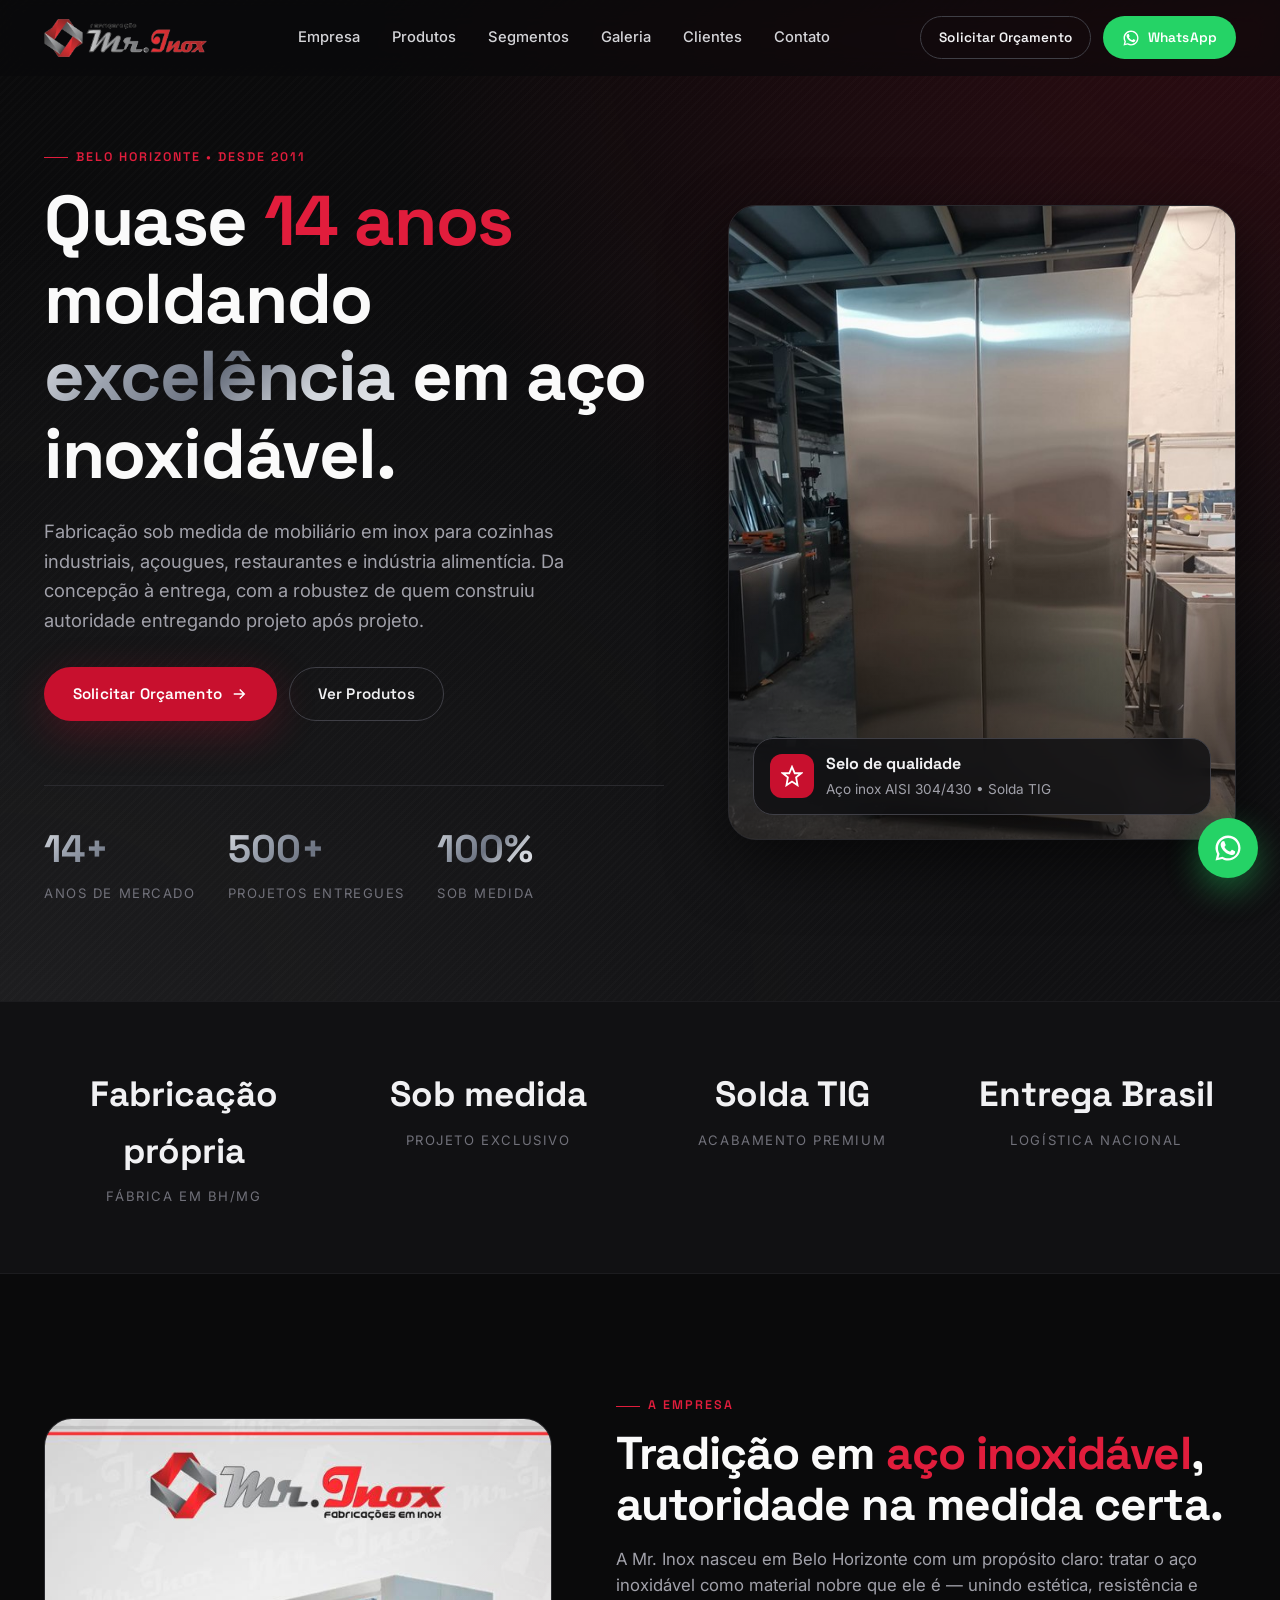
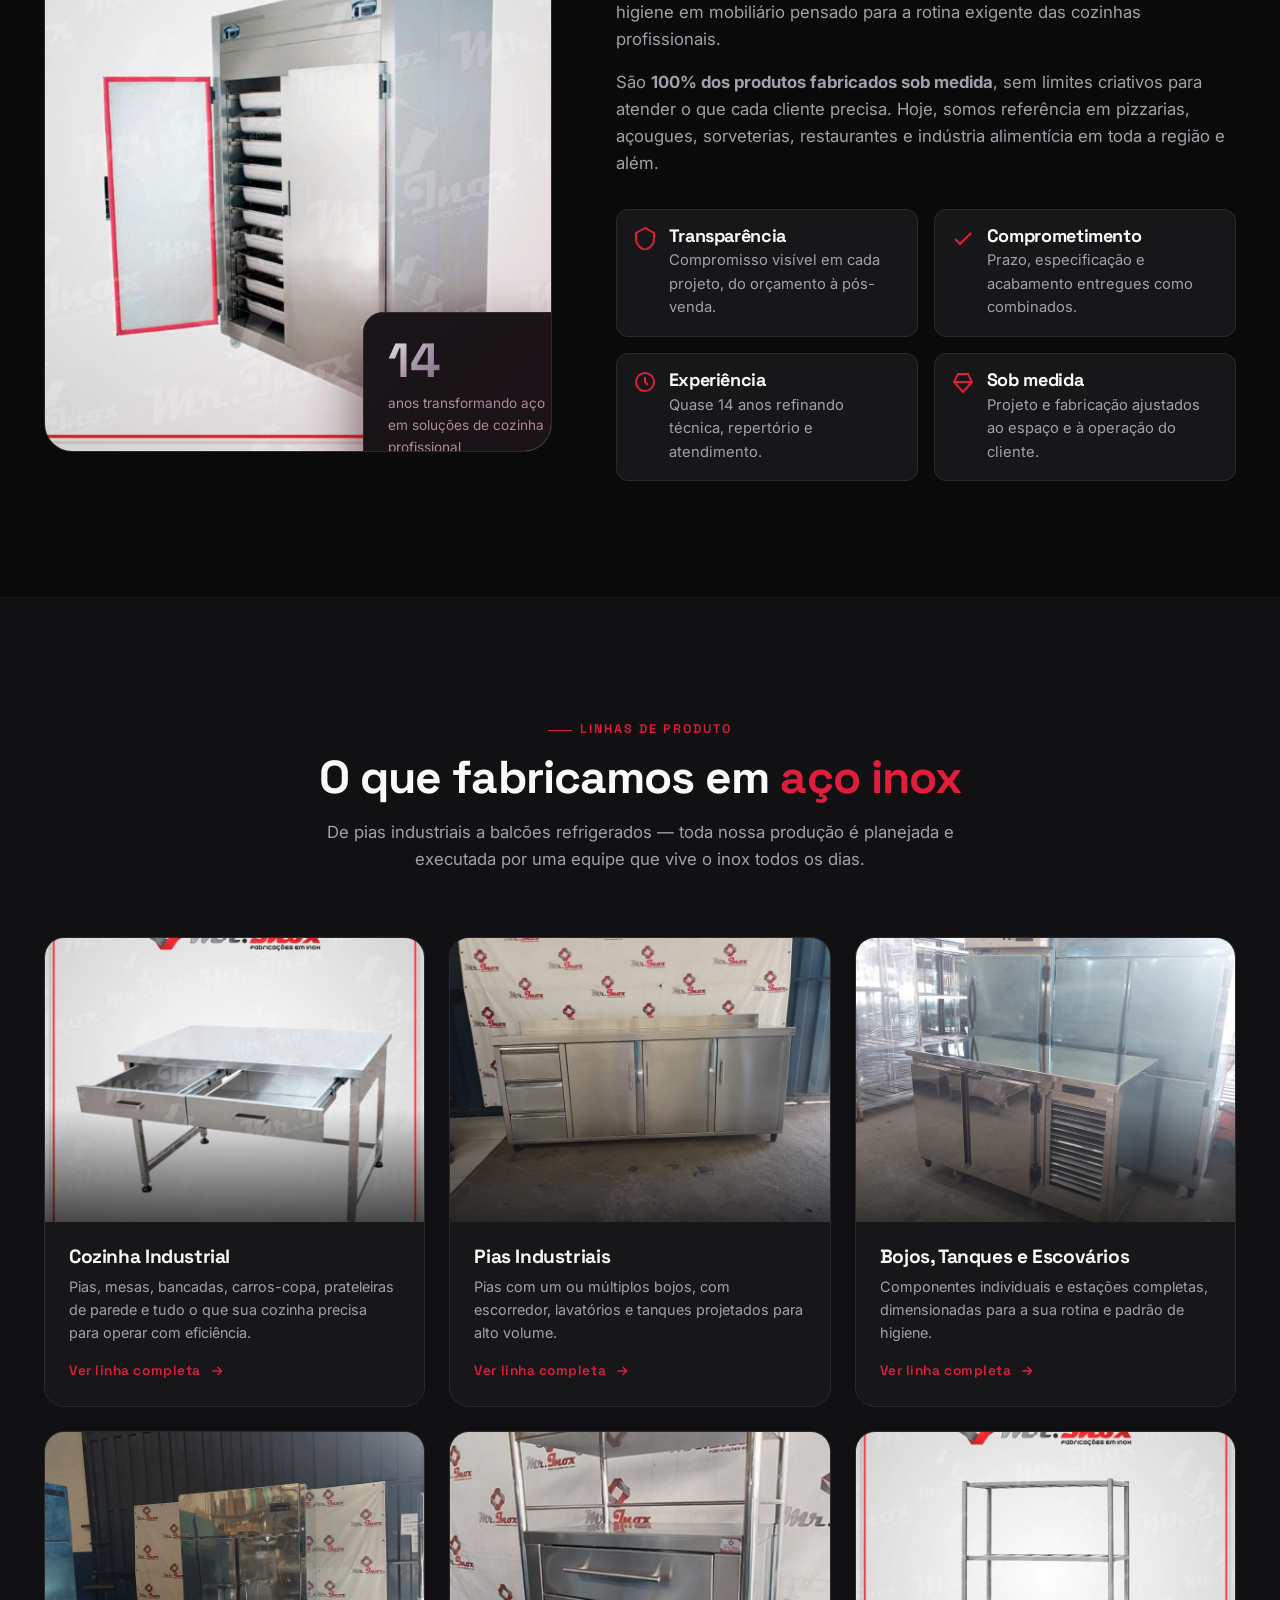
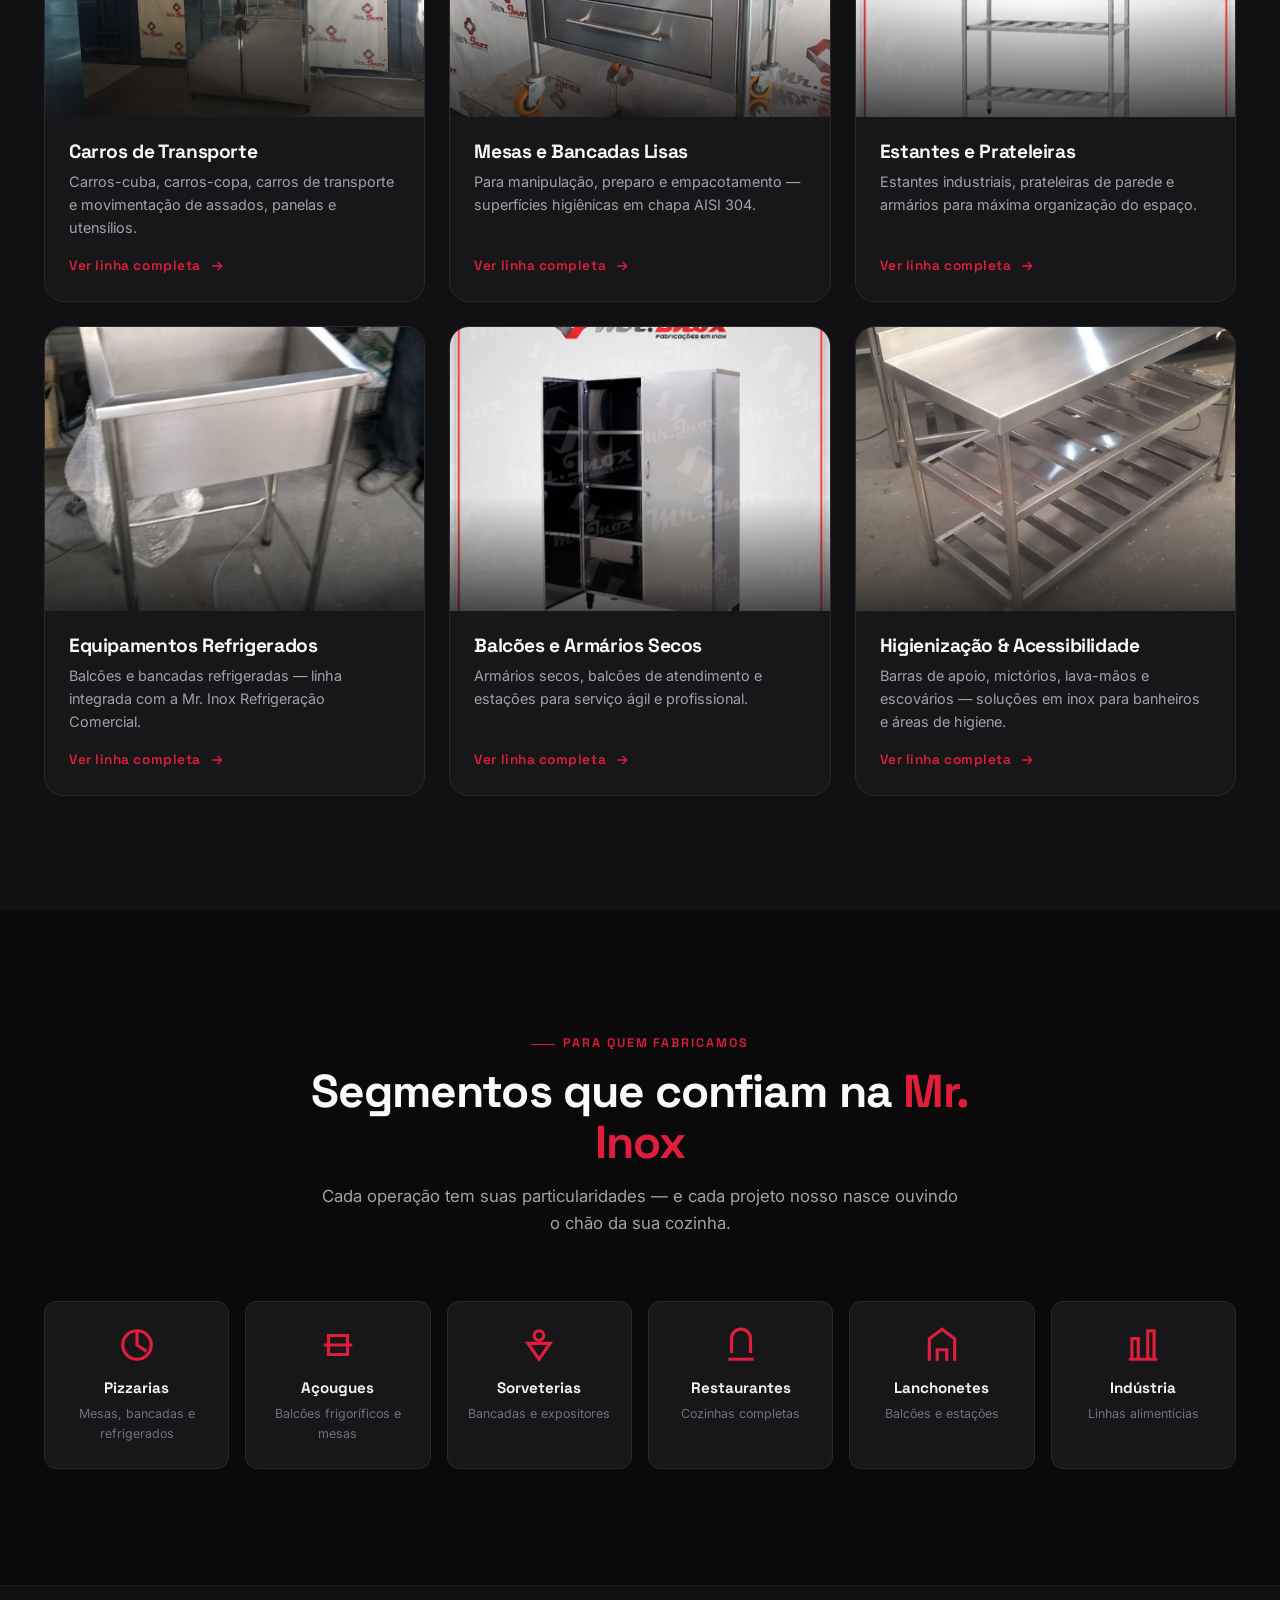
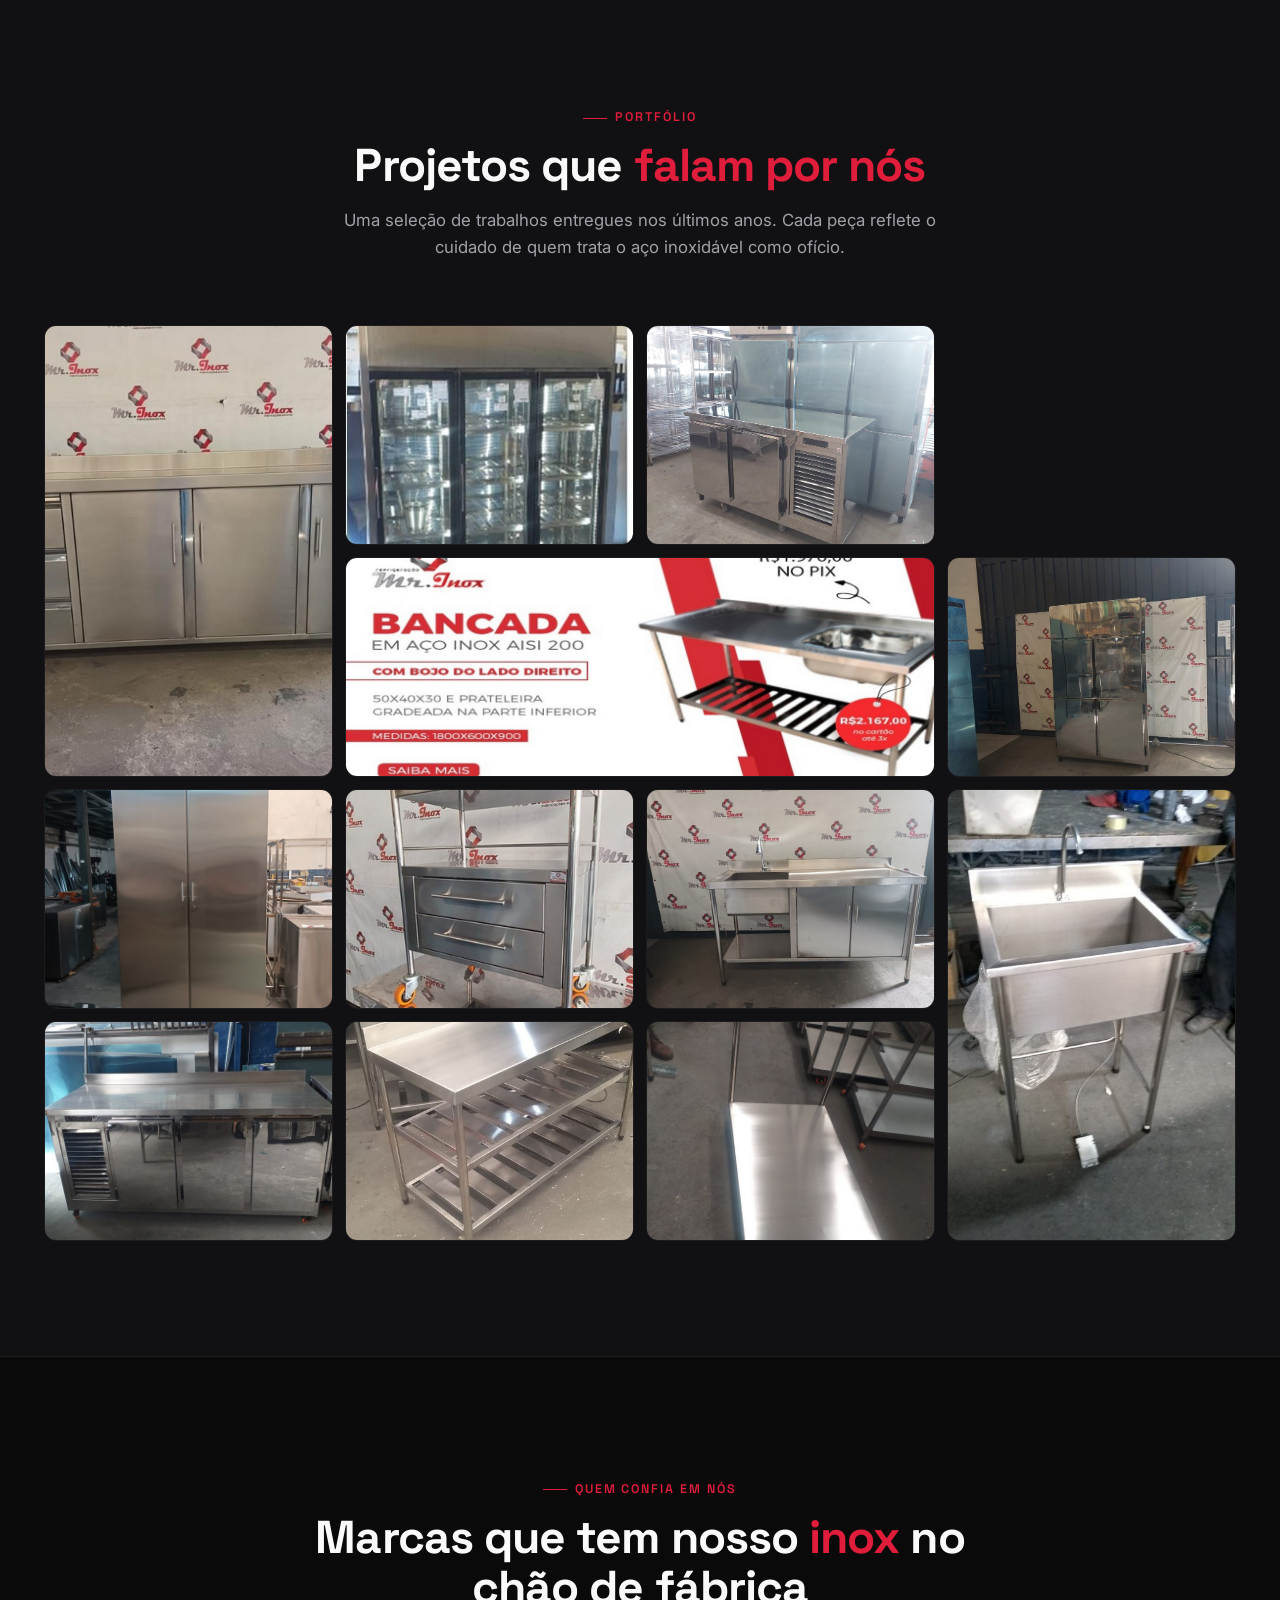
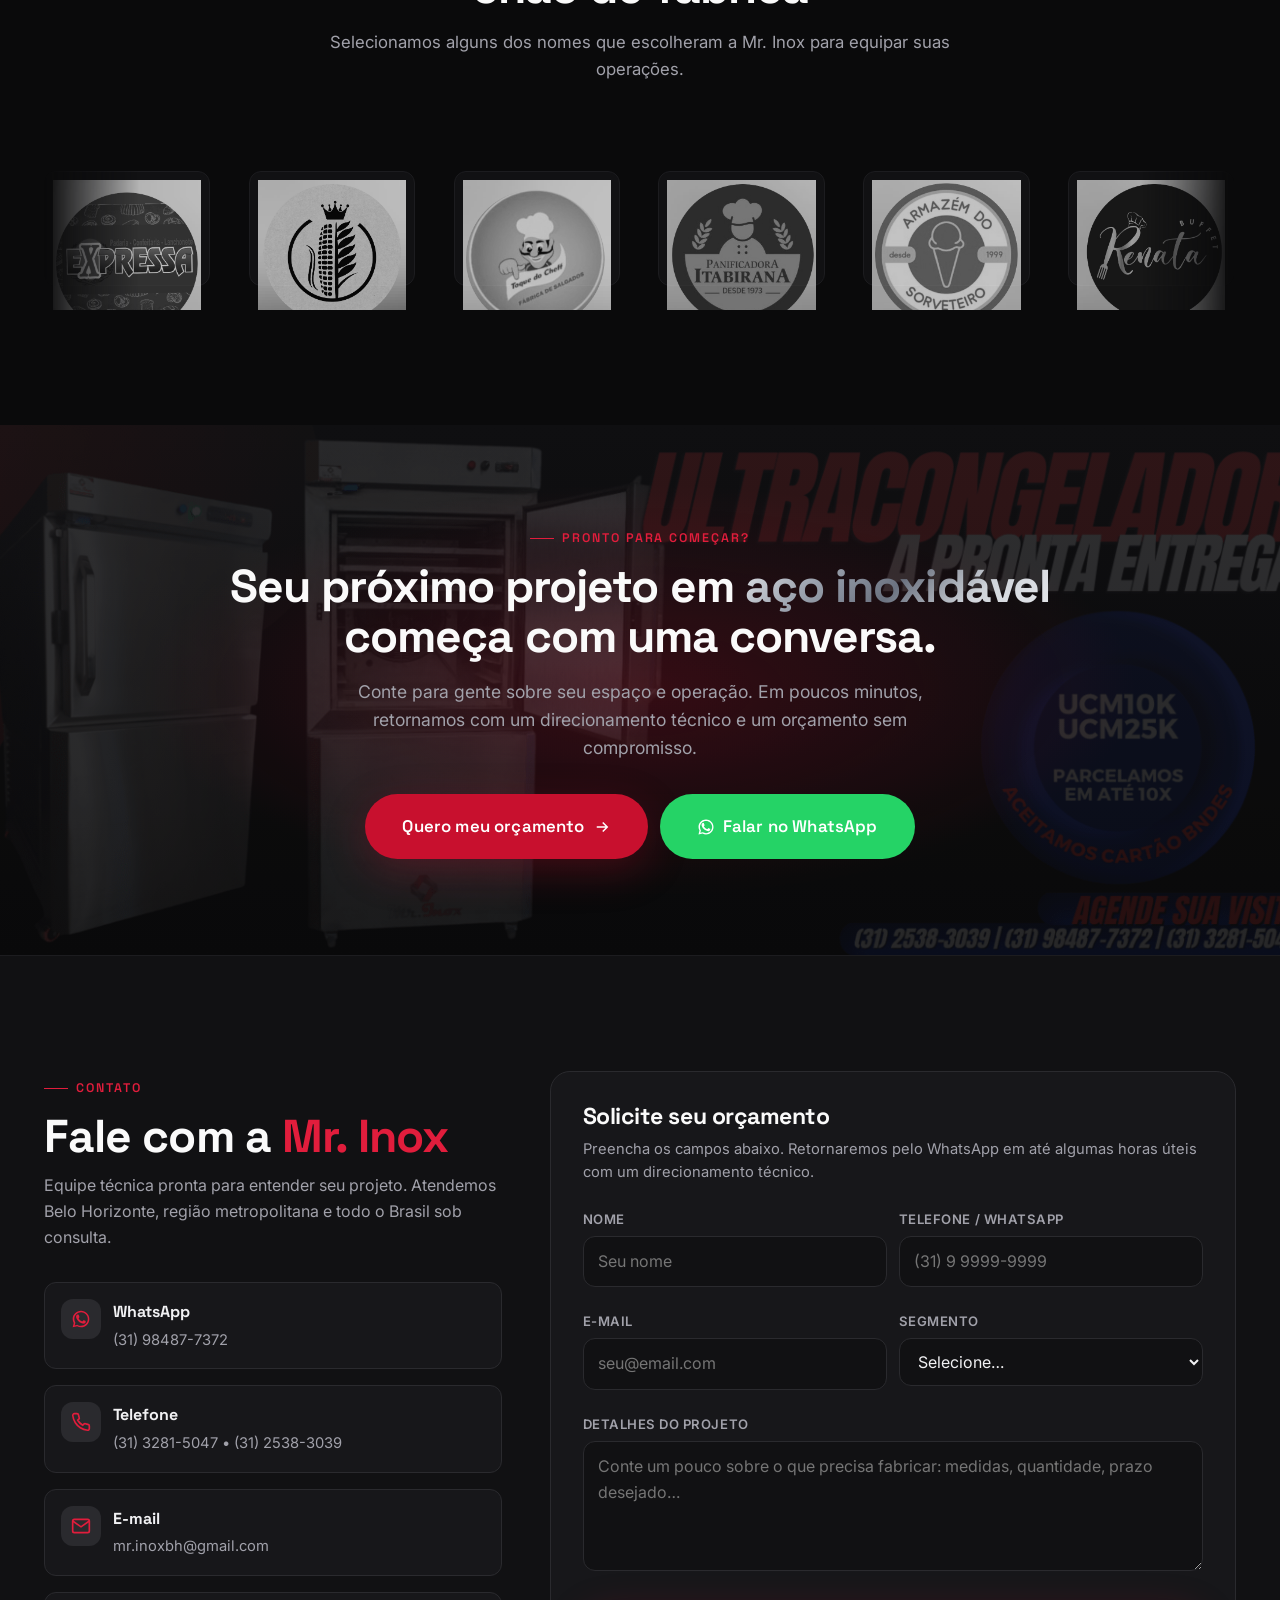
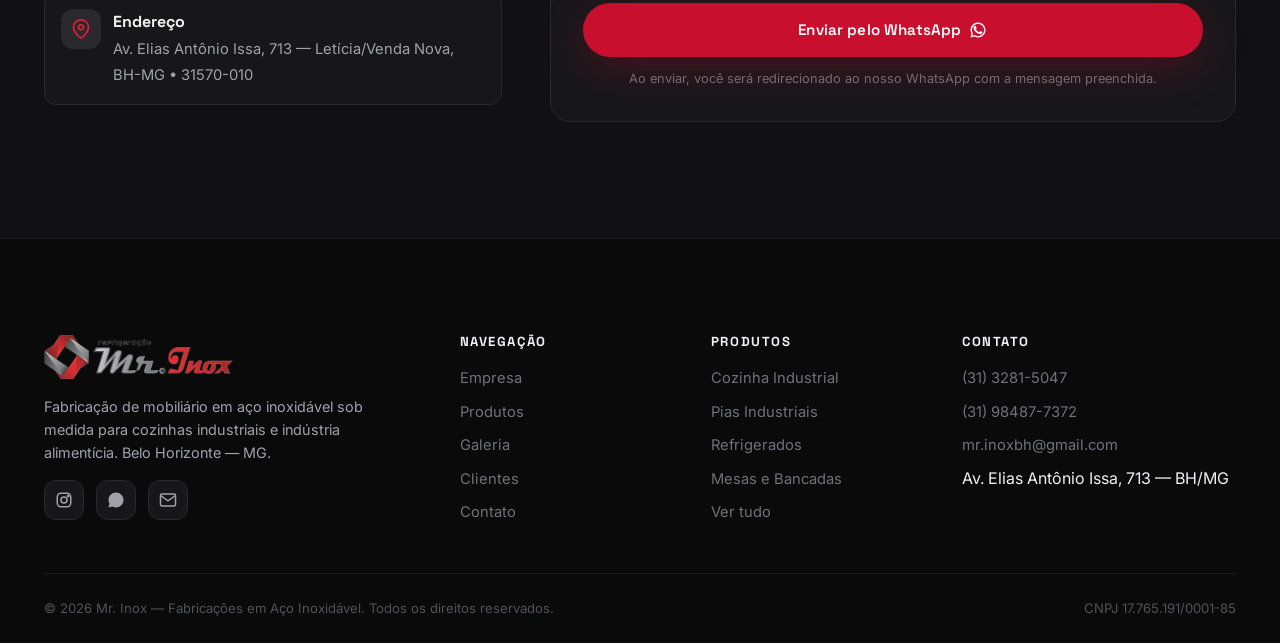
==== index.html @ 885d1293 "correção dos bugs da imagem," ====
<!doctype html>
<html lang="pt-BR">

<head>
  <meta charset="UTF-8">
  <meta name="viewport" content="width=device-width, initial-scale=1.0">
  <meta name="theme-color" content="#0a0a0b">
  <title>Mr. Inox — Mobiliário em Aço Inoxidável para Cozinhas Industriais | BH</title>
  <meta name="description"
    content="Há quase 14 anos fabricando mobiliário em aço inox sob medida para cozinhas industriais, açougues, restaurantes e indústria alimentícia. Belo Horizonte (MG).">
  <meta name="keywords"
    content="aço inox, cozinha industrial, mobiliário inox, fabricação sob medida, Belo Horizonte, Mr Inox">

  <!-- Open Graph -->
  <meta property="og:title" content="Mr. Inox — Aço inox com a excelência de quase 14 anos de mercado">
  <meta property="og:description"
    content="Fabricação sob medida de mobiliário em aço inoxidável para cozinhas industriais. BH/MG.">
  <meta property="og:image" content="assets/slider/banner-14.jpg">
  <meta property="og:type" content="website">

  <link rel="icon" type="image/png" href="assets/favicon.png">

  <!-- Fonts -->
  <link rel="preconnect" href="https://fonts.googleapis.com">
  <link rel="preconnect" href="https://fonts.gstatic.com" crossorigin>
  <link
    href="https://fonts.googleapis.com/css2?family=Inter:wght@400;500;600;700&family=Space+Grotesk:wght@500;600;700&display=swap"
    rel="stylesheet">

  <link rel="stylesheet" href="styles.css">
</head>

<body>

  <!-- =========================================================
     HEADER
     ========================================================= -->

  <header class="site-header">
    <div class="container">
      <a href="#top" class="brand-link" aria-label="Mr. Inox — Página inicial">
        <img src="assets/logo.png" alt="Mr. Inox">
      </a>

      <nav class="nav-primary" aria-label="Principal">
        <a href="#sobre">Empresa</a>
        <a href="#produtos">Produtos</a>
        <a href="#segmentos">Segmentos</a>
        <a href="#galeria">Galeria</a>
        <a href="#clientes">Clientes</a>
        <a href="#contato">Contato</a>
      </nav>

      <div class="header-cta">
        <a href="#contato" class="btn btn-ghost btn-sm">Solicitar Orçamento</a>
        <a href="https://wa.me/5531984877372" class="btn btn-whats btn-sm" target="_blank" rel="noopener">
          <svg viewBox="0 0 24 24" fill="currentColor">
            <path
              d="M17.5 14.4c-.3-.1-1.7-.8-1.9-.9-.3-.1-.5-.1-.7.1-.2.3-.8.9-1 1.1-.2.2-.4.2-.6.1-.3-.1-1.2-.4-2.4-1.4-.9-.8-1.5-1.7-1.6-2-.2-.3 0-.4.1-.6.1-.1.3-.4.4-.5.1-.2.2-.3.3-.5.1-.2 0-.4 0-.5-.1-.1-.7-1.7-.9-2.3-.2-.6-.5-.5-.7-.5h-.6c-.2 0-.5.1-.8.4-.3.3-1 1-1 2.5s1 2.9 1.2 3.1c.1.2 2 3.1 4.9 4.3.7.3 1.2.5 1.6.6.7.2 1.3.2 1.8.1.6-.1 1.7-.7 1.9-1.4.2-.7.2-1.2.2-1.4 0-.1-.2-.2-.5-.3zM12 2C6.5 2 2 6.5 2 12c0 1.7.5 3.3 1.3 4.7L2 22l5.4-1.3c1.4.8 2.9 1.2 4.6 1.2 5.5 0 10-4.5 10-10S17.5 2 12 2zm0 18.2c-1.5 0-2.9-.4-4.1-1.1l-.3-.2-3.2.8.9-3.1-.2-.3c-.7-1.2-1.1-2.7-1.1-4.2 0-4.5 3.6-8.1 8.1-8.1s8.1 3.6 8.1 8.1c-.1 4.5-3.7 8.1-8.2 8.1z" />
          </svg>
          WhatsApp
        </a>
      </div>

      <button class="menu-toggle" aria-label="Abrir menu" aria-expanded="false"><span></span></button>
    </div>
  </header>

  <!-- =========================================================
     HERO
     ========================================================= -->
  <section class="hero" id="top">
    <div class="container">
      <div class="hero-grid">
        <div class="hero-copy">
          <span class="eyebrow reveal">Belo Horizonte • Desde 2011</span>
          <h1 class="reveal reveal-delay-1">
            Quase <strong>14 anos</strong> moldando <span class="text-steel">excelência</span> em aço inoxidável.
          </h1>
          <p class="reveal reveal-delay-2">
            Fabricação sob medida de mobiliário em inox para cozinhas industriais, açougues,
            restaurantes e indústria alimentícia. Da concepção à entrega, com a robustez de
            quem construiu autoridade entregando projeto após projeto.
          </p>
          <div class="hero-cta reveal reveal-delay-3">
            <a href="#contato" class="btn btn-primary">
              Solicitar Orçamento
              <svg viewBox="0 0 24 24" fill="none" stroke="currentColor" stroke-width="2">
                <path d="M5 12h14M13 6l6 6-6 6" />
              </svg>
            </a>
            <a href="#produtos" class="btn btn-ghost">Ver Produtos</a>
          </div>

          <div class="hero-stats reveal reveal-delay-4">
            <div class="stat">
              <strong data-count="14" data-suffix="+">0</strong>
              <span>Anos de mercado</span>
            </div>
            <div class="stat">
              <strong data-count="500" data-suffix="+">0</strong>
              <span>Projetos entregues</span>
            </div>
            <div class="stat">
              <strong data-count="100" data-suffix="%">0</strong>
              <span>Sob medida</span>
            </div>
          </div>
        </div>

        <div class="hero-visual reveal reveal-delay-2">
          <img src="assets/produtos/imagem-12.jpg"
            alt="Armário industrial em aço inoxidável fabricado pela Mr. Inox">
          <div class="hero-badge">
            <div class="badge-icon">
              <svg viewBox="0 0 24 24" fill="none" stroke="currentColor" stroke-width="2">
                <path d="M12 2l3 7h7l-5.5 4.5L18 22l-6-4-6 4 1.5-8.5L2 9h7z" />
              </svg>
            </div>
            <div>
              <strong>Selo de qualidade</strong>
              <span>Aço inox AISI 304/430 • Solda TIG</span>
            </div>
          </div>
        </div>
      </div>
    </div>
  </section>

  <!-- =========================================================
     TRUST STRIP
     ========================================================= -->
  <section class="trust-strip tight">
    <div class="container">
      <div class="trust-grid">
        <div class="trust-item reveal">
          <strong>Fabricação própria</strong>
          <span>Fábrica em BH/MG</span>
        </div>
        <div class="trust-item reveal reveal-delay-1">
          <strong>Sob medida</strong>
          <span>Projeto exclusivo</span>
        </div>
        <div class="trust-item reveal reveal-delay-2">
          <strong>Solda TIG</strong>
          <span>Acabamento premium</span>
        </div>
        <div class="trust-item reveal reveal-delay-3">
          <strong>Entrega Brasil</strong>
          <span>Logística nacional</span>
        </div>
      </div>
    </div>
  </section>

  <!-- =========================================================
     ABOUT
     ========================================================= -->
  <section class="about" id="sobre">
    <div class="container">
      <div class="about-grid">
        <div class="about-visual reveal" style="position:relative;">
          <img src="assets/info/fabrica-cozinha-industrial-01.jpg" alt="Fábrica Mr. Inox em Belo Horizonte">
          <div class="about-floating">
            <strong>14</strong>
            <span>anos transformando aço em soluções de cozinha profissional</span>
          </div>
        </div>

        <div class="about-content reveal reveal-delay-1">
          <span class="eyebrow">A Empresa</span>
          <h2 class="section-title">
            Tradição em <strong>aço inoxidável</strong>, autoridade na medida certa.
          </h2>
          <p>
            A Mr. Inox nasceu em Belo Horizonte com um propósito claro: tratar o aço
            inoxidável como material nobre que ele é — unindo estética, resistência e
            higiene em mobiliário pensado para a rotina exigente das cozinhas profissionais.
          </p>
          <p>
            São <strong>100% dos produtos fabricados sob medida</strong>, sem limites
            criativos para atender o que cada cliente precisa. Hoje, somos referência
            em pizzarias, açougues, sorveterias, restaurantes e indústria alimentícia
            em toda a região e além.
          </p>

          <div class="about-pillars">
            <div class="pillar">
              <svg viewBox="0 0 24 24" fill="none" stroke="currentColor" stroke-width="2">
                <path d="M12 2L3 7v6c0 5 3.5 9 9 11 5.5-2 9-6 9-11V7l-9-5z" />
              </svg>
              <div>
                <h4>Transparência</h4>
                <p>Compromisso visível em cada projeto, do orçamento à pós-venda.</p>
              </div>
            </div>
            <div class="pillar">
              <svg viewBox="0 0 24 24" fill="none" stroke="currentColor" stroke-width="2">
                <path d="M20 7L9 18l-5-5" />
              </svg>
              <div>
                <h4>Comprometimento</h4>
                <p>Prazo, especificação e acabamento entregues como combinados.</p>
              </div>
            </div>
            <div class="pillar">
              <svg viewBox="0 0 24 24" fill="none" stroke="currentColor" stroke-width="2">
                <circle cx="12" cy="12" r="9" />
                <path d="M12 7v5l3 3" />
              </svg>
              <div>
                <h4>Experiência</h4>
                <p>Quase 14 anos refinando técnica, repertório e atendimento.</p>
              </div>
            </div>
            <div class="pillar">
              <svg viewBox="0 0 24 24" fill="none" stroke="currentColor" stroke-width="2">
                <path d="M3 12l4-8h10l4 8-9 10z" />
                <path d="M3 12h18" />
              </svg>
              <div>
                <h4>Sob medida</h4>
                <p>Projeto e fabricação ajustados ao espaço e à operação do cliente.</p>
              </div>
            </div>
          </div>
        </div>
      </div>
    </div>
  </section>

  <!-- =========================================================
     PRODUCTS
     ========================================================= -->
  <section class="products" id="produtos">
    <div class="container">
      <div class="section-header reveal">
        <span class="eyebrow">Linhas de Produto</span>
        <h2 class="section-title">O que fabricamos em <span class="text-brand">aço inox</span></h2>
        <p class="section-lead">
          De pias industriais a balcões refrigerados — toda nossa produção é planejada
          e executada por uma equipe que vive o inox todos os dias.
        </p>
      </div>

      <div class="products-grid">
        <a href="produtos.html#cozinha" class="product-card reveal">
          <div class="product-image">
            <img src="assets/info/bancada-inox-cozinha-industrial-01.jpg" alt="Cozinha industrial em inox">
          </div>
          <div class="product-body">
            <h3>Cozinha Industrial</h3>
            <p>Pias, mesas, bancadas, carros-copa, prateleiras de parede e tudo o que sua cozinha precisa para operar
              com eficiência.</p>
            <span class="product-cta">Ver linha completa
              <svg viewBox="0 0 24 24" fill="none" stroke="currentColor" stroke-width="2">
                <path d="M5 12h14M13 6l6 6-6 6" />
              </svg>
            </span>
          </div>
        </a>

        <a href="produtos.html#pias" class="product-card reveal reveal-delay-1">
          <div class="product-image">
            <img src="assets/produtos/imagem-01.jpg" alt="Pias industriais em inox">
          </div>
          <div class="product-body">
            <h3>Pias Industriais</h3>
            <p>Pias com um ou múltiplos bojos, com escorredor, lavatórios e tanques projetados para alto volume.</p>
            <span class="product-cta">Ver linha completa
              <svg viewBox="0 0 24 24" fill="none" stroke="currentColor" stroke-width="2">
                <path d="M5 12h14M13 6l6 6-6 6" />
              </svg>
            </span>
          </div>
        </a>

        <a href="produtos.html#bojos" class="product-card reveal reveal-delay-2">
          <div class="product-image">
            <img src="assets/produtos/imagem-08.jpg" alt="Bojos, tanques e escovários">
          </div>
          <div class="product-body">
            <h3>Bojos, Tanques e Escovários</h3>
            <p>Componentes individuais e estações completas, dimensionadas para a sua rotina e padrão de higiene.</p>
            <span class="product-cta">Ver linha completa
              <svg viewBox="0 0 24 24" fill="none" stroke="currentColor" stroke-width="2">
                <path d="M5 12h14M13 6l6 6-6 6" />
              </svg>
            </span>
          </div>
        </a>

        <a href="produtos.html#carros" class="product-card reveal">
          <div class="product-image">
            <img src="assets/produtos/imagem-09.jpg" alt="Carros de transporte em inox">
          </div>
          <div class="product-body">
            <h3>Carros de Transporte</h3>
            <p>Carros-cuba, carros-copa, carros de transporte e movimentação de assados, panelas e utensílios.</p>
            <span class="product-cta">Ver linha completa
              <svg viewBox="0 0 24 24" fill="none" stroke="currentColor" stroke-width="2">
                <path d="M5 12h14M13 6l6 6-6 6" />
              </svg>
            </span>
          </div>
        </a>

        <a href="produtos.html#mesas" class="product-card reveal reveal-delay-1">
          <div class="product-image">
            <img src="assets/produtos/imagem-13.jpg" alt="Mesas e bancadas lisas">
          </div>
          <div class="product-body">
            <h3>Mesas e Bancadas Lisas</h3>
            <p>Para manipulação, preparo e empacotamento — superfícies higiênicas em chapa AISI 304.</p>
            <span class="product-cta">Ver linha completa
              <svg viewBox="0 0 24 24" fill="none" stroke="currentColor" stroke-width="2">
                <path d="M5 12h14M13 6l6 6-6 6" />
              </svg>
            </span>
          </div>
        </a>

        <a href="produtos.html#estantes" class="product-card reveal reveal-delay-2">
          <div class="product-image">
            <img src="assets/info/estante-aco-inox-bh-01.jpg" alt="Estantes em aço inox">
          </div>
          <div class="product-body">
            <h3>Estantes e Prateleiras</h3>
            <p>Estantes industriais, prateleiras de parede e armários para máxima organização do espaço.</p>
            <span class="product-cta">Ver linha completa
              <svg viewBox="0 0 24 24" fill="none" stroke="currentColor" stroke-width="2">
                <path d="M5 12h14M13 6l6 6-6 6" />
              </svg>
            </span>
          </div>
        </a>

        <a href="produtos.html#refrigerados" class="product-card reveal">
          <div class="product-image">
            <img src="assets/produtos/imagem-19.jpg" alt="Equipamentos refrigerados em inox">
          </div>
          <div class="product-body">
            <h3>Equipamentos Refrigerados</h3>
            <p>Balcões e bancadas refrigeradas — linha integrada com a Mr. Inox Refrigeração Comercial.</p>
            <span class="product-cta">Ver linha completa
              <svg viewBox="0 0 24 24" fill="none" stroke="currentColor" stroke-width="2">
                <path d="M5 12h14M13 6l6 6-6 6" />
              </svg>
            </span>
          </div>
        </a>

        <a href="produtos.html#armarios" class="product-card reveal reveal-delay-1">
          <div class="product-image">
            <img src="assets/info/armario-inox-cozinha-industrial-preco-01.jpg" alt="Armários e balcões secos">
          </div>
          <div class="product-body">
            <h3>Balcões e Armários Secos</h3>
            <p>Armários secos, balcões de atendimento e estações para serviço ágil e profissional.</p>
            <span class="product-cta">Ver linha completa
              <svg viewBox="0 0 24 24" fill="none" stroke="currentColor" stroke-width="2">
                <path d="M5 12h14M13 6l6 6-6 6" />
              </svg>
            </span>
          </div>
        </a>

        <a href="produtos.html#higienizacao" class="product-card reveal reveal-delay-2">
          <div class="product-image">
            <img src="assets/produtos/imagem-22.jpg" alt="Higienização e acessibilidade em inox">
          </div>
          <div class="product-body">
            <h3>Higienização & Acessibilidade</h3>
            <p>Barras de apoio, mictórios, lava-mãos e escovários — soluções em inox para banheiros e áreas de higiene.
            </p>
            <span class="product-cta">Ver linha completa
              <svg viewBox="0 0 24 24" fill="none" stroke="currentColor" stroke-width="2">
                <path d="M5 12h14M13 6l6 6-6 6" />
              </svg>
            </span>
          </div>
        </a>
      </div>
    </div>
  </section>

  <!-- =========================================================
     SEGMENTS
     ========================================================= -->
  <section class="segments" id="segmentos">
    <div class="container">
      <div class="section-header reveal">
        <span class="eyebrow">Para quem fabricamos</span>
        <h2 class="section-title">Segmentos que confiam na <span class="text-brand">Mr. Inox</span></h2>
        <p class="section-lead">
          Cada operação tem suas particularidades — e cada projeto nosso nasce ouvindo o
          chão da sua cozinha.
        </p>
      </div>

      <div class="segments-grid">
        <div class="segment-card reveal">
          <svg viewBox="0 0 24 24" fill="none" stroke="currentColor" stroke-width="2">
            <circle cx="12" cy="12" r="9" />
            <path d="M12 3v9l6 4" />
          </svg>
          <strong>Pizzarias</strong>
          <span>Mesas, bancadas e refrigerados</span>
        </div>
        <div class="segment-card reveal reveal-delay-1">
          <svg viewBox="0 0 24 24" fill="none" stroke="currentColor" stroke-width="2">
            <path d="M3 12h18M6 6h12v12H6z" />
          </svg>
          <strong>Açougues</strong>
          <span>Balcões frigoríficos e mesas</span>
        </div>
        <div class="segment-card reveal reveal-delay-2">
          <svg viewBox="0 0 24 24" fill="none" stroke="currentColor" stroke-width="2">
            <path d="M5 11h14l-7 10z" />
            <circle cx="12" cy="6" r="3" />
          </svg>
          <strong>Sorveterias</strong>
          <span>Bancadas e expositores</span>
        </div>
        <div class="segment-card reveal reveal-delay-3">
          <svg viewBox="0 0 24 24" fill="none" stroke="currentColor" stroke-width="2">
            <path d="M4 21h16M6 17V8a6 6 0 0112 0v9" />
          </svg>
          <strong>Restaurantes</strong>
          <span>Cozinhas completas</span>
        </div>
        <div class="segment-card reveal reveal-delay-2">
          <svg viewBox="0 0 24 24" fill="none" stroke="currentColor" stroke-width="2">
            <path d="M4 22V8l8-6 8 6v14M9 22v-7h6v7" />
          </svg>
          <strong>Lanchonetes</strong>
          <span>Balcões e estações</span>
        </div>
        <div class="segment-card reveal reveal-delay-3">
          <svg viewBox="0 0 24 24" fill="none" stroke="currentColor" stroke-width="2">
            <path d="M3 21h18M5 21V8h4v13M15 21V3h4v18" />
          </svg>
          <strong>Indústria</strong>
          <span>Linhas alimentícias</span>
        </div>
      </div>
    </div>
  </section>

  <!-- =========================================================
     GALLERY
     ========================================================= -->
  <section class="gallery" id="galeria">
    <div class="container">
      <div class="section-header reveal">
        <span class="eyebrow">Portfólio</span>
        <h2 class="section-title">Projetos que <span class="text-brand">falam por nós</span></h2>
        <p class="section-lead">
          Uma seleção de trabalhos entregues nos últimos anos. Cada peça reflete o
          cuidado de quem trata o aço inoxidável como ofício.
        </p>
      </div>

      <div class="gallery-grid">
        <div class="gallery-item tall reveal"><img loading="lazy" src="assets/produtos/imagem-01.jpg"
            alt="Projeto Mr. Inox"></div>
        <div class="gallery-item reveal reveal-delay-1"><img loading="lazy" src="assets/produtos/imagem-03.jpg"
            alt="Projeto Mr. Inox"></div>
        <div class="gallery-item reveal reveal-delay-2"><img loading="lazy" src="assets/produtos/imagem-08.jpg"
            alt="Projeto Mr. Inox"></div>
        <div class="gallery-item wide reveal reveal-delay-3"><img loading="lazy"
            src="assets/slider/mister-tig-inox-05.jpg" alt="Projeto Mr. Inox"></div>
        <div class="gallery-item reveal"><img loading="lazy" src="assets/produtos/imagem-09.jpg" alt="Projeto Mr. Inox">
        </div>
        <div class="gallery-item reveal reveal-delay-1"><img loading="lazy" src="assets/produtos/imagem-12.jpg"
            alt="Projeto Mr. Inox"></div>
        <div class="gallery-item reveal reveal-delay-2"><img loading="lazy" src="assets/produtos/imagem-13.jpg"
            alt="Projeto Mr. Inox"></div>
        <div class="gallery-item reveal reveal-delay-3"><img loading="lazy" src="assets/produtos/imagem-14.jpg"
            alt="Projeto Mr. Inox"></div>
        <div class="gallery-item tall reveal"><img loading="lazy" src="assets/produtos/imagem-19.jpg"
            alt="Projeto Mr. Inox"></div>
        <div class="gallery-item reveal reveal-delay-1"><img loading="lazy" src="assets/produtos/imagem-20.jpg"
            alt="Projeto Mr. Inox"></div>
        <div class="gallery-item reveal reveal-delay-2"><img loading="lazy" src="assets/produtos/imagem-22.jpg"
            alt="Projeto Mr. Inox"></div>
        <div class="gallery-item reveal reveal-delay-3"><img loading="lazy" src="assets/produtos/imagem-24.jpg"
            alt="Projeto Mr. Inox"></div>
      </div>
    </div>
  </section>

  <!-- Lightbox -->
  <div class="lightbox" id="lightbox" role="dialog" aria-modal="true">
    <button aria-label="Fechar">×</button>
    <img src="" alt="">
  </div>

  <!-- =========================================================
     CLIENTS
     ========================================================= -->
  <section class="clients" id="clientes">
    <div class="container">
      <div class="section-header reveal">
        <span class="eyebrow">Quem confia em nós</span>
        <h2 class="section-title">Marcas que tem nosso <span class="text-brand">inox</span> no chão de fábrica</h2>
        <p class="section-lead">
          Selecionamos alguns dos nomes que escolheram a Mr. Inox para equipar suas
          operações.
        </p>
      </div>

      <div class="logo-cloud reveal" aria-label="Marcas atendidas pela Mr. Inox">
        <div class="logo-track">
          <div class="logo-item"><img loading="lazy" src="assets/clientes/empresas-ultracongeladas-01.png" alt="Cliente Mr. Inox"></div>
          <div class="logo-item"><img loading="lazy" src="assets/clientes/empresas-ultracongeladas-02.png" alt="Cliente Mr. Inox"></div>
          <div class="logo-item"><img loading="lazy" src="assets/clientes/empresas-ultracongeladas-03.png" alt="Cliente Mr. Inox"></div>
          <div class="logo-item"><img loading="lazy" src="assets/clientes/empresas-ultracongeladas-04.png" alt="Cliente Mr. Inox"></div>
          <div class="logo-item"><img loading="lazy" src="assets/clientes/empresas-ultracongeladas-05.png" alt="Cliente Mr. Inox"></div>
          <div class="logo-item"><img loading="lazy" src="assets/clientes/empresas-ultracongeladas-06.png" alt="Cliente Mr. Inox"></div>
          <div class="logo-item"><img loading="lazy" src="assets/clientes/empresas-ultracongeladas-07.png" alt="Cliente Mr. Inox"></div>
          <div class="logo-item"><img loading="lazy" src="assets/clientes/empresas-ultracongeladas-08.png" alt="Cliente Mr. Inox"></div>
          <div class="logo-item"><img loading="lazy" src="assets/clientes/empresas-ultracongeladas-09.png" alt="Cliente Mr. Inox"></div>
          <div class="logo-item"><img loading="lazy" src="assets/clientes/empresas-ultracongeladas-10.png" alt="Cliente Mr. Inox"></div>
          <div class="logo-item"><img loading="lazy" src="assets/clientes/empresas-ultracongeladas-11.png" alt="Cliente Mr. Inox"></div>
          <div class="logo-item"><img loading="lazy" src="assets/clientes/empresas-ultracongeladas-12.png" alt="Cliente Mr. Inox"></div>
          <div class="logo-item"><img loading="lazy" src="assets/clientes/empresas-ultracongeladas-13.png" alt="Cliente Mr. Inox"></div>
          <div class="logo-item"><img loading="lazy" src="assets/clientes/empresas-ultracongeladas-14.png" alt="Cliente Mr. Inox"></div>
          <div class="logo-item"><img loading="lazy" src="assets/clientes/empresas-ultracongeladas-15.png" alt="Cliente Mr. Inox"></div>
          <div class="logo-item"><img loading="lazy" src="assets/clientes/empresas-ultracongeladas-16.png" alt="Cliente Mr. Inox"></div>
          <div class="logo-item"><img loading="lazy" src="assets/clientes/empresas-ultracongeladas-17.png" alt="Cliente Mr. Inox"></div>
          <div class="logo-item"><img loading="lazy" src="assets/clientes/empresas-ultracongeladas-18.png" alt="Cliente Mr. Inox"></div>
          <div class="logo-item"><img loading="lazy" src="assets/clientes/empresas-ultracongeladas-19.png" alt="Cliente Mr. Inox"></div>
        </div>
      </div>
    </div>
  </section>

  <!-- =========================================================
     CTA BANNER
     ========================================================= -->
  <section class="cta-banner">
    <div class="container">
      <div class="cta-card reveal">
        <span class="eyebrow">Pronto para começar?</span>
        <h2 class="section-title">
          Seu próximo projeto em <span class="text-steel">aço inoxidável</span> começa com uma conversa.
        </h2>
        <p>
          Conte para gente sobre seu espaço e operação. Em poucos minutos, retornamos
          com um direcionamento técnico e um orçamento sem compromisso.
        </p>
        <div class="btns">
          <a href="#contato" class="btn btn-primary btn-lg">
            Quero meu orçamento
            <svg viewBox="0 0 24 24" fill="none" stroke="currentColor" stroke-width="2">
              <path d="M5 12h14M13 6l6 6-6 6" />
            </svg>
          </a>
          <a href="https://wa.me/5531984877372" class="btn btn-whats btn-lg" target="_blank" rel="noopener">
            <svg viewBox="0 0 24 24" fill="currentColor">
              <path
                d="M17.5 14.4c-.3-.1-1.7-.8-1.9-.9-.3-.1-.5-.1-.7.1-.2.3-.8.9-1 1.1-.2.2-.4.2-.6.1-.3-.1-1.2-.4-2.4-1.4-.9-.8-1.5-1.7-1.6-2-.2-.3 0-.4.1-.6.1-.1.3-.4.4-.5.1-.2.2-.3.3-.5.1-.2 0-.4 0-.5-.1-.1-.7-1.7-.9-2.3-.2-.6-.5-.5-.7-.5h-.6c-.2 0-.5.1-.8.4-.3.3-1 1-1 2.5s1 2.9 1.2 3.1c.1.2 2 3.1 4.9 4.3.7.3 1.2.5 1.6.6.7.2 1.3.2 1.8.1.6-.1 1.7-.7 1.9-1.4.2-.7.2-1.2.2-1.4 0-.1-.2-.2-.5-.3zM12 2C6.5 2 2 6.5 2 12c0 1.7.5 3.3 1.3 4.7L2 22l5.4-1.3c1.4.8 2.9 1.2 4.6 1.2 5.5 0 10-4.5 10-10S17.5 2 12 2zm0 18.2c-1.5 0-2.9-.4-4.1-1.1l-.3-.2-3.2.8.9-3.1-.2-.3c-.7-1.2-1.1-2.7-1.1-4.2 0-4.5 3.6-8.1 8.1-8.1s8.1 3.6 8.1 8.1c-.1 4.5-3.7 8.1-8.2 8.1z" />
            </svg>
            Falar no WhatsApp
          </a>
        </div>
      </div>
    </div>
  </section>

  <!-- =========================================================
     CONTACT
     ========================================================= -->
  <section class="contact" id="contato">
    <div class="container">
      <div class="contact-grid">
        <div class="contact-info reveal">
          <span class="eyebrow">Contato</span>
          <h2 class="section-title">Fale com a <span class="text-brand">Mr. Inox</span></h2>
          <p>
            Equipe técnica pronta para entender seu projeto. Atendemos Belo Horizonte,
            região metropolitana e todo o Brasil sob consulta.
          </p>

          <div class="contact-list">
            <a href="https://wa.me/5531984877372" class="contact-item" target="_blank" rel="noopener">
              <div class="icon">
                <svg viewBox="0 0 24 24" fill="currentColor">
                  <path
                    d="M17.5 14.4c-.3-.1-1.7-.8-1.9-.9-.3-.1-.5-.1-.7.1-.2.3-.8.9-1 1.1-.2.2-.4.2-.6.1-.3-.1-1.2-.4-2.4-1.4-.9-.8-1.5-1.7-1.6-2-.2-.3 0-.4.1-.6.1-.1.3-.4.4-.5.1-.2.2-.3.3-.5.1-.2 0-.4 0-.5-.1-.1-.7-1.7-.9-2.3-.2-.6-.5-.5-.7-.5h-.6c-.2 0-.5.1-.8.4-.3.3-1 1-1 2.5s1 2.9 1.2 3.1c.1.2 2 3.1 4.9 4.3.7.3 1.2.5 1.6.6.7.2 1.3.2 1.8.1.6-.1 1.7-.7 1.9-1.4.2-.7.2-1.2.2-1.4 0-.1-.2-.2-.5-.3zM12 2C6.5 2 2 6.5 2 12c0 1.7.5 3.3 1.3 4.7L2 22l5.4-1.3c1.4.8 2.9 1.2 4.6 1.2 5.5 0 10-4.5 10-10S17.5 2 12 2zm0 18.2c-1.5 0-2.9-.4-4.1-1.1l-.3-.2-3.2.8.9-3.1-.2-.3c-.7-1.2-1.1-2.7-1.1-4.2 0-4.5 3.6-8.1 8.1-8.1s8.1 3.6 8.1 8.1c-.1 4.5-3.7 8.1-8.2 8.1z" />
                </svg>
              </div>
              <div>
                <strong>WhatsApp</strong>
                <span>(31) 98487-7372</span>
              </div>
            </a>

            <a href="tel:+553132815047" class="contact-item">
              <div class="icon">
                <svg viewBox="0 0 24 24" fill="none" stroke="currentColor" stroke-width="2">
                  <path
                    d="M22 16.92v3a2 2 0 01-2.18 2 19.79 19.79 0 01-8.63-3.07 19.5 19.5 0 01-6-6 19.79 19.79 0 01-3.07-8.67A2 2 0 014.11 2h3a2 2 0 012 1.72c.13.96.37 1.9.72 2.81a2 2 0 01-.45 2.11L8.09 9.91a16 16 0 006 6l1.27-1.27a2 2 0 012.11-.45c.91.35 1.85.59 2.81.72A2 2 0 0122 16.92z" />
                </svg>
              </div>
              <div>
                <strong>Telefone</strong>
                <span>(31) 3281-5047 • (31) 2538-3039</span>
              </div>
            </a>

            <a href="mailto:mr.inoxbh@gmail.com" class="contact-item">
              <div class="icon">
                <svg viewBox="0 0 24 24" fill="none" stroke="currentColor" stroke-width="2">
                  <rect x="2" y="4" width="20" height="16" rx="2" />
                  <path d="M22 6l-10 7L2 6" />
                </svg>
              </div>
              <div>
                <strong>E-mail</strong>
                <span>mr.inoxbh@gmail.com</span>
              </div>
            </a>

            <a href="https://maps.google.com/?q=Av.+Elias+Antônio+Issa,+713,+Belo+Horizonte" class="contact-item"
              target="_blank" rel="noopener">
              <div class="icon">
                <svg viewBox="0 0 24 24" fill="none" stroke="currentColor" stroke-width="2">
                  <path d="M21 10c0 7-9 13-9 13s-9-6-9-13a9 9 0 0118 0z" />
                  <circle cx="12" cy="10" r="3" />
                </svg>
              </div>
              <div>
                <strong>Endereço</strong>
                <span>Av. Elias Antônio Issa, 713 — Letícia/Venda Nova, BH-MG • 31570-010</span>
              </div>
            </a>
          </div>
        </div>

        <div class="contact-form reveal reveal-delay-1">
          <h3>Solicite seu orçamento</h3>
          <p class="form-lead">
            Preencha os campos abaixo. Retornaremos pelo WhatsApp em até algumas horas
            úteis com um direcionamento técnico.
          </p>
          <form id="quote-form" novalidate>
            <div class="form-row">
              <div class="form-field">
                <label for="nome">Nome</label>
                <input type="text" id="nome" name="nome" required placeholder="Seu nome">
              </div>
              <div class="form-field">
                <label for="telefone">Telefone / WhatsApp</label>
                <input type="tel" id="telefone" name="telefone" required placeholder="(31) 9 9999-9999">
              </div>
            </div>

            <div class="form-row">
              <div class="form-field">
                <label for="email">E-mail</label>
                <input type="email" id="email" name="email" placeholder="seu@email.com">
              </div>
              <div class="form-field">
                <label for="segmento">Segmento</label>
                <select id="segmento" name="segmento">
                  <option value="">Selecione…</option>
                  <option>Restaurante</option>
                  <option>Pizzaria</option>
                  <option>Açougue</option>
                  <option>Sorveteria</option>
                  <option>Lanchonete</option>
                  <option>Indústria alimentícia</option>
                  <option>Outro</option>
                </select>
              </div>
            </div>

            <div class="form-field">
              <label for="mensagem">Detalhes do projeto</label>
              <textarea id="mensagem" name="mensagem" required
                placeholder="Conte um pouco sobre o que precisa fabricar: medidas, quantidade, prazo desejado…"></textarea>
            </div>

            <button type="submit" class="btn btn-primary form-submit">
              Enviar pelo WhatsApp
              <svg viewBox="0 0 24 24" fill="currentColor">
                <path
                  d="M17.5 14.4c-.3-.1-1.7-.8-1.9-.9-.3-.1-.5-.1-.7.1-.2.3-.8.9-1 1.1-.2.2-.4.2-.6.1-.3-.1-1.2-.4-2.4-1.4-.9-.8-1.5-1.7-1.6-2-.2-.3 0-.4.1-.6.1-.1.3-.4.4-.5.1-.2.2-.3.3-.5.1-.2 0-.4 0-.5-.1-.1-.7-1.7-.9-2.3-.2-.6-.5-.5-.7-.5h-.6c-.2 0-.5.1-.8.4-.3.3-1 1-1 2.5s1 2.9 1.2 3.1c.1.2 2 3.1 4.9 4.3.7.3 1.2.5 1.6.6.7.2 1.3.2 1.8.1.6-.1 1.7-.7 1.9-1.4.2-.7.2-1.2.2-1.4 0-.1-.2-.2-.5-.3zM12 2C6.5 2 2 6.5 2 12c0 1.7.5 3.3 1.3 4.7L2 22l5.4-1.3c1.4.8 2.9 1.2 4.6 1.2 5.5 0 10-4.5 10-10S17.5 2 12 2zm0 18.2c-1.5 0-2.9-.4-4.1-1.1l-.3-.2-3.2.8.9-3.1-.2-.3c-.7-1.2-1.1-2.7-1.1-4.2 0-4.5 3.6-8.1 8.1-8.1s8.1 3.6 8.1 8.1c-.1 4.5-3.7 8.1-8.2 8.1z" />
              </svg>
            </button>
            <p class="form-note">Ao enviar, você será redirecionado ao nosso WhatsApp com a mensagem preenchida.</p>
          </form>
        </div>
      </div>
    </div>
  </section>

  <!-- =========================================================
     FOOTER
     ========================================================= -->
  <footer class="site-footer">
    <div class="container">
      <div class="footer-grid">
        <div class="footer-brand">
          <img src="assets/logo.png" alt="Mr. Inox">
          <p>
            Fabricação de mobiliário em aço inoxidável sob medida para cozinhas
            industriais e indústria alimentícia. Belo Horizonte — MG.
          </p>
          <div class="footer-social">
            <a href="https://instagram.com/mrinoxbh" target="_blank" rel="noopener" aria-label="Instagram">
              <svg viewBox="0 0 24 24" fill="none" stroke="currentColor" stroke-width="2">
                <rect x="3" y="3" width="18" height="18" rx="5" />
                <circle cx="12" cy="12" r="4" />
                <circle cx="17.5" cy="6.5" r="1" fill="currentColor" />
              </svg>
            </a>
            <a href="https://wa.me/5531984877372" target="_blank" rel="noopener" aria-label="WhatsApp">
              <svg viewBox="0 0 24 24" fill="currentColor">
                <path
                  d="M17.5 14.4c-.3-.1-1.7-.8-1.9-.9-.3-.1-.5-.1-.7.1-.2.3-.8.9-1 1.1-.2.2-.4.2-.6.1-.3-.1-1.2-.4-2.4-1.4-.9-.8-1.5-1.7-1.6-2-.2-.3 0-.4.1-.6.1-.1.3-.4.4-.5.1-.2.2-.3.3-.5.1-.2 0-.4 0-.5-.1-.1-.7-1.7-.9-2.3-.2-.6-.5-.5-.7-.5h-.6c-.2 0-.5.1-.8.4-.3.3-1 1-1 2.5s1 2.9 1.2 3.1c.1.2 2 3.1 4.9 4.3.7.3 1.2.5 1.6.6.7.2 1.3.2 1.8.1.6-.1 1.7-.7 1.9-1.4.2-.7.2-1.2.2-1.4 0-.1-.2-.2-.5-.3zM12 2C6.5 2 2 6.5 2 12c0 1.7.5 3.3 1.3 4.7L2 22l5.4-1.3c1.4.8 2.9 1.2 4.6 1.2 5.5 0 10-4.5 10-10S17.5 2 12 2z" />
              </svg>
            </a>
            <a href="mailto:mr.inoxbh@gmail.com" aria-label="E-mail">
              <svg viewBox="0 0 24 24" fill="none" stroke="currentColor" stroke-width="2">
                <rect x="2" y="4" width="20" height="16" rx="2" />
                <path d="M22 6l-10 7L2 6" />
              </svg>
            </a>
          </div>
        </div>

        <div class="footer-col">
          <h4>Navegação</h4>
          <ul>
            <li><a href="#sobre">Empresa</a></li>
            <li><a href="#produtos">Produtos</a></li>
            <li><a href="#galeria">Galeria</a></li>
            <li><a href="#clientes">Clientes</a></li>
            <li><a href="#contato">Contato</a></li>
          </ul>
        </div>

        <div class="footer-col">
          <h4>Produtos</h4>
          <ul>
            <li><a href="produtos.html#cozinha">Cozinha Industrial</a></li>
            <li><a href="produtos.html#pias">Pias Industriais</a></li>
            <li><a href="produtos.html#refrigerados">Refrigerados</a></li>
            <li><a href="produtos.html#mesas">Mesas e Bancadas</a></li>
            <li><a href="produtos.html">Ver tudo</a></li>
          </ul>
        </div>

        <div class="footer-col">
          <h4>Contato</h4>
          <ul>
            <li><a href="tel:+553132815047">(31) 3281-5047</a></li>
            <li><a href="https://wa.me/5531984877372" target="_blank" rel="noopener">(31) 98487-7372</a></li>
            <li><a href="mailto:mr.inoxbh@gmail.com">mr.inoxbh@gmail.com</a></li>
            <li><span>Av. Elias Antônio Issa, 713 — BH/MG</span></li>
          </ul>
        </div>
      </div>

      <div class="footer-bottom">
        <span>© <span id="year"></span> Mr. Inox — Fabricações em Aço Inoxidável. Todos os direitos reservados.</span>
        <span>CNPJ 17.765.191/0001-85</span>
      </div>
    </div>
  </footer>

  <!-- Floating WhatsApp -->
  <a href="https://wa.me/5531984877372" class="whats-float" target="_blank" rel="noopener"
    aria-label="Falar no WhatsApp">
    <svg viewBox="0 0 24 24" fill="currentColor">
      <path
        d="M17.5 14.4c-.3-.1-1.7-.8-1.9-.9-.3-.1-.5-.1-.7.1-.2.3-.8.9-1 1.1-.2.2-.4.2-.6.1-.3-.1-1.2-.4-2.4-1.4-.9-.8-1.5-1.7-1.6-2-.2-.3 0-.4.1-.6.1-.1.3-.4.4-.5.1-.2.2-.3.3-.5.1-.2 0-.4 0-.5-.1-.1-.7-1.7-.9-2.3-.2-.6-.5-.5-.7-.5h-.6c-.2 0-.5.1-.8.4-.3.3-1 1-1 2.5s1 2.9 1.2 3.1c.1.2 2 3.1 4.9 4.3.7.3 1.2.5 1.6.6.7.2 1.3.2 1.8.1.6-.1 1.7-.7 1.9-1.4.2-.7.2-1.2.2-1.4 0-.1-.2-.2-.5-.3zM12 2C6.5 2 2 6.5 2 12c0 1.7.5 3.3 1.3 4.7L2 22l5.4-1.3c1.4.8 2.9 1.2 4.6 1.2 5.5 0 10-4.5 10-10S17.5 2 12 2zm0 18.2c-1.5 0-2.9-.4-4.1-1.1l-.3-.2-3.2.8.9-3.1-.2-.3c-.7-1.2-1.1-2.7-1.1-4.2 0-4.5 3.6-8.1 8.1-8.1s8.1 3.6 8.1 8.1c-.1 4.5-3.7 8.1-8.2 8.1z" />
    </svg>
  </a>

  <script src="main.js"></script>
</body>

</html>
---- styles.css ----
/* =========================================================
   MR INOX — Design System
   Stack: HTML + CSS + JS puro
   Paleta: anthracite/black + aço escovado + vermelho marca
   ========================================================= */

:root {
  /* Backgrounds */
  --bg-0: #0a0a0b;
  --bg-1: #111113;
  --bg-2: #17171a;
  --bg-3: #1f1f23;
  --bg-elev: #25252a;

  /* Steel / neutrals */
  --steel-50:  #fafafa;
  --steel-100: #f1f1f3;
  --steel-200: #d4d4d8;
  --steel-300: #a1a1aa;
  --steel-400: #71717a;
  --steel-500: #52525b;
  --steel-600: #3f3f46;
  --steel-700: #2a2a2e;
  --steel-800: #1c1c1f;

  /* Brand */
  --brand:        #c8102e;
  --brand-bright: #e11d3c;
  --brand-dark:   #8b0a1f;
  --brand-glow:   rgba(200, 16, 46, 0.35);

  /* Metallic gradient (brushed steel) */
  --steel-gradient: linear-gradient(135deg, #e5e7eb 0%, #9ca3af 25%, #6b7280 50%, #d1d5db 75%, #e5e7eb 100%);
  --steel-gradient-dark: linear-gradient(135deg, #3a3a3f 0%, #1e1e22 50%, #2a2a2e 100%);

  /* Type */
  --font-display: 'Space Grotesk', 'Inter', system-ui, -apple-system, sans-serif;
  --font-body:    'Inter', system-ui, -apple-system, sans-serif;

  /* Spacing scale */
  --s-1: 4px;
  --s-2: 8px;
  --s-3: 12px;
  --s-4: 16px;
  --s-5: 24px;
  --s-6: 32px;
  --s-7: 48px;
  --s-8: 64px;
  --s-9: 96px;
  --s-10: 128px;

  /* Radii */
  --r-sm: 6px;
  --r-md: 12px;
  --r-lg: 20px;
  --r-xl: 28px;
  --r-full: 999px;

  /* Shadows */
  --shadow-sm: 0 1px 2px rgba(0,0,0,.5);
  --shadow-md: 0 8px 24px rgba(0,0,0,.4);
  --shadow-lg: 0 24px 60px rgba(0,0,0,.55);
  --shadow-brand: 0 12px 40px rgba(200,16,46,.25);

  /* Container */
  --container: 1240px;

  /* Header height */
  --header-h: 76px;

  /* Easing */
  --ease-out: cubic-bezier(.16,1,.3,1);
}

/* =========================================================
   Reset
   ========================================================= */
*, *::before, *::after { box-sizing: border-box; }
* { margin: 0; padding: 0; }
html { scroll-behavior: smooth; -webkit-text-size-adjust: 100%; }
body {
  font-family: var(--font-body);
  font-size: 16px;
  line-height: 1.6;
  color: var(--steel-100);
  background: var(--bg-0);
  -webkit-font-smoothing: antialiased;
  -moz-osx-font-smoothing: grayscale;
  overflow-x: hidden;
}
img, svg, video { display: block; max-width: 100%; height: auto; }
button { font: inherit; cursor: pointer; border: none; background: none; color: inherit; }
a { color: inherit; text-decoration: none; }
ul, ol { list-style: none; }
input, textarea, select { font: inherit; color: inherit; }

::selection { background: var(--brand); color: white; }

/* Scrollbar */
::-webkit-scrollbar { width: 10px; height: 10px; }
::-webkit-scrollbar-track { background: var(--bg-1); }
::-webkit-scrollbar-thumb { background: var(--steel-700); border-radius: 10px; }
::-webkit-scrollbar-thumb:hover { background: var(--brand); }

/* =========================================================
   Typography
   ========================================================= */
h1, h2, h3, h4, h5 {
  font-family: var(--font-display);
  font-weight: 700;
  line-height: 1.1;
  letter-spacing: -0.02em;
  color: var(--steel-50);
}
h1 { font-size: clamp(2.4rem, 5.5vw, 4.5rem); }
h2 { font-size: clamp(1.9rem, 3.6vw, 3rem); }
h3 { font-size: clamp(1.3rem, 1.8vw, 1.6rem); }
h4 { font-size: 1.125rem; }

p { color: var(--steel-300); }

.eyebrow {
  display: inline-flex;
  align-items: center;
  gap: var(--s-2);
  font-family: var(--font-display);
  font-size: 0.78rem;
  font-weight: 600;
  letter-spacing: 0.16em;
  text-transform: uppercase;
  color: var(--brand-bright);
}
.eyebrow::before {
  content: '';
  width: 24px;
  height: 1px;
  background: var(--brand-bright);
}

.section-title {
  margin-top: var(--s-3);
  margin-bottom: var(--s-4);
}

.section-lead {
  max-width: 640px;
  color: var(--steel-300);
  font-size: 1.05rem;
}

.text-steel {
  background: var(--steel-gradient);
  -webkit-background-clip: text;
  background-clip: text;
  -webkit-text-fill-color: transparent;
}

.text-brand { color: var(--brand-bright); }

/* =========================================================
   Layout
   ========================================================= */
.container {
  width: 100%;
  max-width: var(--container);
  margin: 0 auto;
  padding: 0 var(--s-5);
}

section {
  padding: clamp(var(--s-8), 9vw, var(--s-10)) 0;
  position: relative;
}

section.tight { padding: var(--s-8) 0; }

.section-header {
  max-width: 720px;
  margin: 0 auto var(--s-8);
  text-align: center;
}
.section-header .section-lead { margin: 0 auto; }

.grid { display: grid; gap: var(--s-5); }

/* =========================================================
   Buttons
   ========================================================= */
.btn {
  display: inline-flex;
  align-items: center;
  justify-content: center;
  gap: var(--s-2);
  padding: 14px 28px;
  font-family: var(--font-display);
  font-weight: 600;
  font-size: 0.95rem;
  letter-spacing: 0.01em;
  border-radius: var(--r-full);
  transition: all .3s var(--ease-out);
  white-space: nowrap;
  position: relative;
  isolation: isolate;
  border: 1px solid transparent;
}
.btn svg { width: 18px; height: 18px; }

.btn-primary {
  background: var(--brand);
  color: white;
  box-shadow: var(--shadow-brand);
}
.btn-primary:hover {
  background: var(--brand-bright);
  transform: translateY(-2px);
  box-shadow: 0 18px 50px rgba(200,16,46,.45);
}

.btn-ghost {
  background: transparent;
  color: var(--steel-100);
  border-color: var(--steel-600);
}
.btn-ghost:hover {
  background: var(--steel-700);
  border-color: var(--steel-500);
  transform: translateY(-2px);
}

.btn-whats {
  background: #25d366;
  color: white;
}
.btn-whats:hover {
  background: #1ebe5d;
  transform: translateY(-2px);
  box-shadow: 0 18px 50px rgba(37, 211, 102, 0.35);
}

.btn-sm { padding: 10px 18px; font-size: 0.85rem; }
.btn-lg { padding: 18px 36px; font-size: 1.05rem; }

/* =========================================================
   Header
   ========================================================= */
.site-header {
  position: fixed;
  top: 0; left: 0; right: 0;
  z-index: 100;
  height: var(--header-h);
  background: rgba(10,10,11,.75);
  backdrop-filter: saturate(160%) blur(14px);
  -webkit-backdrop-filter: saturate(160%) blur(14px);
  border-bottom: 1px solid transparent;
  transition: background .3s, border-color .3s;
}
.site-header.scrolled {
  background: rgba(10,10,11,.92);
  border-bottom-color: var(--steel-700);
}
.site-header .container {
  height: 100%;
  display: flex;
  align-items: center;
  justify-content: space-between;
}
.brand-link {
  display: flex;
  align-items: center;
  gap: var(--s-3);
}
.brand-link img { height: 38px; width: auto; }

.nav-primary {
  display: flex;
  align-items: center;
  gap: var(--s-6);
}
.nav-primary a {
  font-size: 0.92rem;
  font-weight: 500;
  color: var(--steel-200);
  transition: color .25s;
  position: relative;
}
.nav-primary a::after {
  content: '';
  position: absolute;
  left: 0; bottom: -6px;
  width: 0; height: 2px;
  background: var(--brand);
  transition: width .3s var(--ease-out);
}
.nav-primary a:hover { color: white; }
.nav-primary a:hover::after,
.nav-primary a.active::after { width: 100%; }

.header-cta { display: flex; align-items: center; gap: var(--s-3); }

.menu-toggle {
  display: none;
  width: 44px; height: 44px;
  align-items: center;
  justify-content: center;
  border-radius: var(--r-md);
  background: var(--steel-700);
}
.menu-toggle span {
  display: block;
  width: 22px;
  height: 2px;
  background: var(--steel-100);
  position: relative;
  transition: all .3s;
}
.menu-toggle span::before,
.menu-toggle span::after {
  content: '';
  position: absolute;
  left: 0;
  width: 22px;
  height: 2px;
  background: var(--steel-100);
  transition: all .3s;
}
.menu-toggle span::before { top: -7px; }
.menu-toggle span::after  { top:  7px; }
.menu-toggle.open span { background: transparent; }
.menu-toggle.open span::before { transform: rotate(45deg); top: 0; }
.menu-toggle.open span::after  { transform: rotate(-45deg); top: 0; }

@media (max-width: 980px) {
  .nav-primary {
    position: fixed;
    inset: var(--header-h) 0 0;
    flex-direction: column;
    align-items: flex-start;
    padding: var(--s-6) var(--s-5);
    background: var(--bg-1);
    border-top: 1px solid var(--steel-700);
    transform: translateX(100%);
    transition: transform .35s var(--ease-out);
    overflow-y: auto;
  }
  .nav-primary.open { transform: translateX(0); }
  .nav-primary a { font-size: 1.4rem; padding: var(--s-3) 0; }
  .menu-toggle { display: inline-flex; }
  .header-cta .btn:not(.btn-whats) { display: none; }
}

/* =========================================================
   Hero
   ========================================================= */
.hero {
  position: relative;
  min-height: 100vh;
  padding: calc(var(--header-h) + var(--s-8)) 0 var(--s-9);
  display: flex;
  align-items: center;
  overflow: hidden;
  isolation: isolate;
}
.hero::before {
  content: '';
  position: absolute;
  inset: 0;
  background:
    radial-gradient(ellipse at top right, rgba(200,16,46,.18), transparent 50%),
    radial-gradient(ellipse at bottom left, rgba(120,120,120,.12), transparent 55%),
    linear-gradient(180deg, var(--bg-0) 0%, var(--bg-1) 100%);
  z-index: -2;
}
.hero::after {
  content: '';
  position: absolute;
  inset: 0;
  background:
    repeating-linear-gradient(135deg, rgba(255,255,255,.012) 0 2px, transparent 2px 6px);
  z-index: -1;
  pointer-events: none;
}

.hero-grid {
  display: grid;
  grid-template-columns: 1.1fr .9fr;
  gap: var(--s-8);
  align-items: center;
}
@media (max-width: 980px) {
  .hero-grid { grid-template-columns: 1fr; gap: var(--s-7); }
}

.hero-copy h1 {
  margin-top: var(--s-4);
  margin-bottom: var(--s-5);
}
.hero-copy h1 strong { color: var(--brand-bright); font-weight: 700; }
.hero-copy p {
  font-size: 1.15rem;
  color: var(--steel-300);
  max-width: 560px;
  margin-bottom: var(--s-6);
}
.hero-cta { display: flex; flex-wrap: wrap; gap: var(--s-3); }

.hero-stats {
  display: flex;
  flex-wrap: wrap;
  gap: var(--s-6);
  margin-top: var(--s-8);
  padding-top: var(--s-6);
  border-top: 1px solid var(--steel-700);
}
.hero-stats .stat strong {
  display: block;
  font-family: var(--font-display);
  font-size: clamp(1.7rem, 3vw, 2.4rem);
  background: var(--steel-gradient);
  -webkit-background-clip: text;
  background-clip: text;
  -webkit-text-fill-color: transparent;
}
.hero-stats .stat span {
  font-size: .82rem;
  color: var(--steel-400);
  text-transform: uppercase;
  letter-spacing: .12em;
}

.hero-visual {
  position: relative;
  aspect-ratio: 4/5;
  border-radius: var(--r-xl);
  overflow: hidden;
  box-shadow: var(--shadow-lg);
  border: 1px solid var(--steel-700);
}
.hero-visual img {
  width: 100%; height: 100%;
  object-fit: cover;
  object-position: center top;
  transform: scale(1.05);
  transition: transform 8s linear;
}
.hero-visual:hover img { transform: scale(1.12); }
.hero-visual::after {
  content: '';
  position: absolute;
  inset: 0;
  background: linear-gradient(180deg, transparent 50%, rgba(10,10,11,.65) 100%);
}

.hero-badge {
  position: absolute;
  bottom: var(--s-5);
  left: var(--s-5);
  right: var(--s-5);
  z-index: 2;
  display: flex;
  align-items: center;
  gap: var(--s-3);
  padding: var(--s-3) var(--s-4);
  background: rgba(17,17,19,.85);
  backdrop-filter: blur(10px);
  border: 1px solid var(--steel-600);
  border-radius: var(--r-lg);
}
.hero-badge .badge-icon {
  width: 44px; height: 44px;
  display: grid; place-items: center;
  background: var(--brand);
  border-radius: var(--r-md);
  flex-shrink: 0;
}
.hero-badge .badge-icon svg { width: 22px; height: 22px; color: white; }
.hero-badge strong { display: block; font-family: var(--font-display); }
.hero-badge span { font-size: .85rem; color: var(--steel-300); }

/* =========================================================
   Trust strip (numbers)
   ========================================================= */
.trust-strip {
  background: var(--bg-1);
  border-top: 1px solid var(--steel-800);
  border-bottom: 1px solid var(--steel-800);
  padding: var(--s-6) 0;
}
.trust-grid {
  display: grid;
  grid-template-columns: repeat(4, 1fr);
  gap: var(--s-5);
  text-align: center;
}
.trust-grid .trust-item strong {
  display: block;
  font-family: var(--font-display);
  font-size: clamp(1.6rem, 3vw, 2.2rem);
  color: var(--steel-100);
  margin-bottom: var(--s-1);
}
.trust-grid .trust-item span {
  font-size: .82rem;
  color: var(--steel-400);
  text-transform: uppercase;
  letter-spacing: .12em;
}
@media (max-width: 720px) {
  .trust-grid { grid-template-columns: repeat(2, 1fr); gap: var(--s-6); }
}

/* =========================================================
   About / Sobre
   ========================================================= */
.about {
  background: var(--bg-0);
}
.about-grid {
  display: grid;
  grid-template-columns: .9fr 1.1fr;
  gap: var(--s-8);
  align-items: center;
}
@media (max-width: 980px) { .about-grid { grid-template-columns: 1fr; } }

.about-visual {
  position: relative;
  aspect-ratio: 4/5;
  border-radius: var(--r-xl);
  overflow: hidden;
  border: 1px solid var(--steel-700);
}
.about-visual img { width:100%; height:100%; object-fit: cover; }
.about-visual::after {
  content: '';
  position: absolute;
  inset: 0;
  background: linear-gradient(135deg, transparent 50%, rgba(200,16,46,.25) 100%);
  mix-blend-mode: overlay;
}

.about-floating {
  position: absolute;
  bottom: -32px;
  right: -32px;
  width: 220px;
  padding: var(--s-5);
  background: var(--bg-2);
  border: 1px solid var(--steel-700);
  border-radius: var(--r-lg);
  box-shadow: var(--shadow-lg);
}
.about-floating strong {
  display: block;
  font-family: var(--font-display);
  font-size: 3rem;
  background: var(--steel-gradient);
  -webkit-background-clip: text;
  background-clip: text;
  -webkit-text-fill-color: transparent;
  line-height: 1;
}
.about-floating span {
  font-size: .85rem;
  color: var(--steel-300);
  display: block;
  margin-top: var(--s-2);
}
@media (max-width: 980px) {
  .about-floating { display: none; }
}

.about-content h2 strong { color: var(--brand-bright); }
.about-content p {
  font-size: 1.05rem;
  margin-top: var(--s-4);
  margin-bottom: var(--s-4);
}
.about-pillars {
  display: grid;
  grid-template-columns: repeat(2, 1fr);
  gap: var(--s-4);
  margin-top: var(--s-6);
}
.about-pillars .pillar {
  display: flex;
  gap: var(--s-3);
  padding: var(--s-4);
  background: var(--bg-2);
  border: 1px solid var(--steel-700);
  border-radius: var(--r-md);
}
.about-pillars .pillar svg { width: 24px; height: 24px; color: var(--brand-bright); flex-shrink:0; }
.about-pillars .pillar h4 { margin-bottom: 4px; }
.about-pillars .pillar p { font-size: .92rem; margin: 0; }
@media (max-width: 540px) {
  .about-pillars { grid-template-columns: 1fr; }
}

/* =========================================================
   Products / Produtos
   ========================================================= */
.products {
  background: var(--bg-1);
  border-top: 1px solid var(--steel-800);
}
.products-grid {
  display: grid;
  grid-template-columns: repeat(3, 1fr);
  gap: var(--s-5);
}
@media (max-width: 980px) { .products-grid { grid-template-columns: repeat(2, 1fr); } }
@media (max-width: 600px) { .products-grid { grid-template-columns: 1fr; } }

.product-card {
  position: relative;
  display: flex;
  flex-direction: column;
  background: var(--bg-2);
  border: 1px solid var(--steel-700);
  border-radius: var(--r-lg);
  overflow: hidden;
  transition: all .35s var(--ease-out);
}
.product-card:hover {
  transform: translateY(-6px);
  border-color: var(--brand);
  box-shadow: var(--shadow-md);
}
.product-card .product-image {
  aspect-ratio: 4/3;
  overflow: hidden;
  position: relative;
}
.product-card .product-image img {
  width: 100%; height: 100%;
  object-fit: cover;
  transition: transform .8s var(--ease-out);
}
.product-card:hover .product-image img { transform: scale(1.08); }
.product-card .product-image::after {
  content: '';
  position: absolute;
  inset: 0;
  background: linear-gradient(180deg, transparent 60%, rgba(10,10,11,.7));
}
.product-card .product-body {
  padding: var(--s-5);
  flex: 1;
  display: flex;
  flex-direction: column;
}
.product-card h3 {
  font-size: 1.2rem;
  margin-bottom: var(--s-2);
}
.product-card p {
  font-size: .9rem;
  margin-bottom: var(--s-4);
  flex: 1;
}
.product-card .product-cta {
  display: inline-flex;
  align-items: center;
  gap: var(--s-2);
  font-family: var(--font-display);
  font-size: .85rem;
  font-weight: 600;
  color: var(--brand-bright);
  letter-spacing: .04em;
  transition: gap .25s;
}
.product-card:hover .product-cta { gap: 14px; }
.product-card .product-cta svg { width: 16px; height: 16px; }

/* =========================================================
   Segments
   ========================================================= */
.segments {
  background: var(--bg-0);
}
.segments-grid {
  display: grid;
  grid-template-columns: repeat(6, 1fr);
  gap: var(--s-4);
}
@media (max-width: 980px) { .segments-grid { grid-template-columns: repeat(3, 1fr); } }
@media (max-width: 540px) { .segments-grid { grid-template-columns: repeat(2, 1fr); } }

.segment-card {
  display: flex;
  flex-direction: column;
  align-items: center;
  text-align: center;
  padding: var(--s-5) var(--s-3);
  background: var(--bg-2);
  border: 1px solid var(--steel-700);
  border-radius: var(--r-md);
  transition: all .3s var(--ease-out);
}
.segment-card:hover {
  background: var(--bg-3);
  transform: translateY(-4px);
  border-color: var(--brand);
}
.segment-card svg { width: 38px; height: 38px; color: var(--brand-bright); margin-bottom: var(--s-3); }
.segment-card strong {
  font-family: var(--font-display);
  font-size: .95rem;
  color: var(--steel-100);
}
.segment-card span { font-size: .78rem; color: var(--steel-400); margin-top: 4px; }

/* =========================================================
   Gallery
   ========================================================= */
.gallery {
  background: var(--bg-1);
  border-top: 1px solid var(--steel-800);
  border-bottom: 1px solid var(--steel-800);
}
.gallery-grid {
  display: grid;
  grid-template-columns: repeat(4, 1fr);
  grid-auto-rows: 220px;
  gap: var(--s-3);
}
@media (max-width: 980px) { .gallery-grid { grid-template-columns: repeat(3, 1fr); grid-auto-rows: 180px; } }
@media (max-width: 600px) { .gallery-grid { grid-template-columns: repeat(2, 1fr); grid-auto-rows: 160px; } }

.gallery-item {
  position: relative;
  overflow: hidden;
  border-radius: var(--r-md);
  cursor: zoom-in;
  border: 1px solid var(--steel-800);
}
.gallery-item img {
  width: 100%; height: 100%;
  object-fit: cover;
  transition: transform .7s var(--ease-out);
}
.gallery-item:hover img { transform: scale(1.1); }
.gallery-item::after {
  content: '';
  position: absolute;
  inset: 0;
  background: rgba(10,10,11,.0);
  transition: background .3s;
}
.gallery-item:hover::after { background: rgba(10,10,11,.35); }
.gallery-item.tall { grid-row: span 2; }
.gallery-item.wide { grid-column: span 2; }

/* Lightbox */
.lightbox {
  position: fixed;
  inset: 0;
  z-index: 1000;
  background: rgba(5,5,6,.96);
  display: none;
  align-items: center;
  justify-content: center;
  padding: var(--s-5);
}
.lightbox.open { display: flex; animation: fade .25s ease; }
.lightbox img {
  max-width: min(92vw, 1100px);
  max-height: 88vh;
  border-radius: var(--r-md);
  box-shadow: var(--shadow-lg);
}
.lightbox button {
  position: absolute;
  top: var(--s-5);
  right: var(--s-5);
  width: 48px; height: 48px;
  display: grid; place-items: center;
  background: var(--steel-700);
  border-radius: var(--r-full);
  color: white;
  font-size: 1.6rem;
  transition: background .2s;
}
.lightbox button:hover { background: var(--brand); }
@keyframes fade { from { opacity: 0; } to { opacity: 1; } }

/* =========================================================
   Clients
   ========================================================= */
.clients {
  background: var(--bg-0);
}

/* Infinite logo carousel */
.logo-cloud {
  position: relative;
  overflow: hidden;
  padding: var(--s-5) 0;
  -webkit-mask-image: linear-gradient(to right, transparent, #000 8%, #000 92%, transparent);
          mask-image: linear-gradient(to right, transparent, #000 8%, #000 92%, transparent);
}
.logo-track {
  display: flex;
  align-items: center;
  gap: clamp(1.5rem, 3vw, 2.5rem);
  width: max-content;
  animation: logo-scroll 90s linear infinite;
  will-change: transform;
}
.logo-cloud:hover .logo-track { animation-duration: 220s; }
.logo-item {
  flex-shrink: 0;
  display: grid;
  place-items: center;
  width: clamp(120px, 13vw, 170px);
  height: clamp(90px, 9vw, 120px);
  padding: var(--s-2);
  background: var(--bg-1);
  border: 1px solid var(--steel-800);
  border-radius: var(--r-md);
  transition: background .25s, border-color .25s, transform .25s;
}
.logo-item:hover {
  background: var(--bg-2);
  border-color: var(--steel-700);
  transform: translateY(-2px);
}
.logo-item img {
  width: 100%;
  height: 100%;
  object-fit: contain;
  filter: grayscale(1);
  opacity: .75;
  transition: filter .3s, opacity .3s;
  user-select: none;
  -webkit-user-drag: none;
}
.logo-item:hover img {
  filter: none;
  opacity: 1;
}
@keyframes logo-scroll {
  from { transform: translateX(0); }
  to   { transform: translateX(-50%); }
}
@media (prefers-reduced-motion: reduce) {
  .logo-track { animation: none; }
}

/* =========================================================
   CTA banner
   ========================================================= */
.cta-banner {
  position: relative;
  padding: var(--s-9) 0;
  overflow: hidden;
  isolation: isolate;
}
.cta-banner::before {
  content: '';
  position: absolute;
  inset: 0;
  background:
    radial-gradient(ellipse at center, rgba(200,16,46,.25), transparent 55%),
    linear-gradient(180deg, var(--bg-1), var(--bg-0));
  z-index: -2;
}
.cta-banner::after {
  content: '';
  position: absolute;
  inset: 0;
  background: url('assets/slider/banner-13.png') center/cover;
  opacity: .12;
  z-index: -1;
}
.cta-card {
  max-width: 920px;
  margin: 0 auto;
  text-align: center;
}
.cta-card h2 { margin-bottom: var(--s-4); }
.cta-card p {
  font-size: 1.1rem;
  max-width: 600px;
  margin: 0 auto var(--s-6);
}
.cta-card .btns {
  display: flex;
  gap: var(--s-3);
  justify-content: center;
  flex-wrap: wrap;
}

/* =========================================================
   Contact
   ========================================================= */
.contact {
  background: var(--bg-1);
  border-top: 1px solid var(--steel-800);
}
.contact-grid {
  display: grid;
  grid-template-columns: .8fr 1.2fr;
  gap: var(--s-7);
}
@media (max-width: 980px) { .contact-grid { grid-template-columns: 1fr; } }

.contact-info h2 { margin-bottom: var(--s-3); }
.contact-info p { margin-bottom: var(--s-6); }

.contact-list { display: flex; flex-direction: column; gap: var(--s-4); }
.contact-item {
  display: flex;
  gap: var(--s-3);
  padding: var(--s-4);
  background: var(--bg-2);
  border: 1px solid var(--steel-700);
  border-radius: var(--r-md);
  transition: all .25s;
}
.contact-item:hover { border-color: var(--brand); background: var(--bg-3); }
.contact-item .icon {
  width: 40px; height: 40px;
  display: grid; place-items: center;
  background: var(--steel-700);
  color: var(--brand-bright);
  border-radius: var(--r-md);
  flex-shrink: 0;
}
.contact-item .icon svg { width: 20px; height: 20px; }
.contact-item strong { display: block; margin-bottom: 2px; font-family: var(--font-display); }
.contact-item span, .contact-item a { font-size: .92rem; color: var(--steel-300); }

.contact-form {
  background: var(--bg-2);
  border: 1px solid var(--steel-700);
  border-radius: var(--r-lg);
  padding: var(--s-6);
}
.contact-form h3 { margin-bottom: var(--s-2); }
.contact-form .form-lead { font-size: .92rem; margin-bottom: var(--s-5); }

.form-row {
  display: grid;
  grid-template-columns: 1fr 1fr;
  gap: var(--s-3);
  margin-bottom: var(--s-3);
}
@media (max-width: 600px) { .form-row { grid-template-columns: 1fr; } }
.form-field { margin-bottom: var(--s-3); }
.form-field label {
  display: block;
  font-size: .82rem;
  font-weight: 600;
  color: var(--steel-300);
  margin-bottom: 6px;
  letter-spacing: .04em;
  text-transform: uppercase;
}
.form-field input,
.form-field textarea,
.form-field select {
  width: 100%;
  padding: 12px 14px;
  background: var(--bg-1);
  border: 1px solid var(--steel-700);
  border-radius: var(--r-md);
  color: var(--steel-100);
  transition: border-color .2s, background .2s;
}
.form-field input:focus,
.form-field textarea:focus,
.form-field select:focus {
  outline: none;
  border-color: var(--brand);
  background: var(--bg-0);
}
.form-field textarea { min-height: 130px; resize: vertical; }
.form-submit { width: 100%; margin-top: var(--s-3); }

.form-note {
  text-align: center;
  font-size: .8rem;
  color: var(--steel-400);
  margin-top: var(--s-3);
}

/* =========================================================
   Footer
   ========================================================= */
.site-footer {
  background: var(--bg-0);
  padding: var(--s-9) 0 var(--s-5);
  border-top: 1px solid var(--steel-800);
}
.footer-grid {
  display: grid;
  grid-template-columns: 1.4fr .8fr .8fr 1fr;
  gap: var(--s-6);
  margin-bottom: var(--s-7);
}
@media (max-width: 980px) {
  .footer-grid { grid-template-columns: 1fr 1fr; }
}
@media (max-width: 540px) {
  .footer-grid { grid-template-columns: 1fr; gap: var(--s-5); }
}

.footer-brand img { height: 44px; margin-bottom: var(--s-4); }
.footer-brand p { font-size: .9rem; max-width: 360px; }
.footer-social { display: flex; gap: var(--s-3); margin-top: var(--s-4); }
.footer-social a {
  width: 40px; height: 40px;
  display: grid; place-items: center;
  background: var(--bg-2);
  border: 1px solid var(--steel-700);
  border-radius: var(--r-md);
  color: var(--steel-300);
  transition: all .25s;
}
.footer-social a:hover { background: var(--brand); color: white; border-color: var(--brand); }
.footer-social svg { width: 18px; height: 18px; }

.footer-col h4 {
  font-family: var(--font-display);
  font-size: .82rem;
  letter-spacing: .12em;
  text-transform: uppercase;
  color: var(--steel-100);
  margin-bottom: var(--s-4);
}
.footer-col ul { display: flex; flex-direction: column; gap: var(--s-2); }
.footer-col a {
  font-size: .92rem;
  color: var(--steel-400);
  transition: color .2s;
}
.footer-col a:hover { color: var(--brand-bright); }

.footer-bottom {
  display: flex;
  justify-content: space-between;
  align-items: center;
  padding-top: var(--s-5);
  border-top: 1px solid var(--steel-800);
  font-size: .82rem;
  color: var(--steel-500);
  flex-wrap: wrap;
  gap: var(--s-3);
}
.footer-bottom a { color: var(--steel-400); }
.footer-bottom a:hover { color: var(--brand-bright); }

/* =========================================================
   Floating WhatsApp
   ========================================================= */
.whats-float {
  position: fixed;
  bottom: 22px;
  right: 22px;
  width: 60px; height: 60px;
  display: grid; place-items: center;
  background: #25d366;
  color: white;
  border-radius: var(--r-full);
  box-shadow: 0 12px 32px rgba(37,211,102,.4);
  z-index: 90;
  transition: transform .25s, box-shadow .25s;
  animation: pulseWhats 2.4s infinite;
}
.whats-float:hover { transform: scale(1.08); }
.whats-float svg { width: 30px; height: 30px; }
@keyframes pulseWhats {
  0% { box-shadow: 0 0 0 0 rgba(37,211,102,.45); }
  70% { box-shadow: 0 0 0 16px rgba(37,211,102,0); }
  100% { box-shadow: 0 0 0 0 rgba(37,211,102,0); }
}

/* =========================================================
   Page header (sub-pages)
   ========================================================= */
.page-hero {
  padding: calc(var(--header-h) + var(--s-8)) 0 var(--s-7);
  background:
    radial-gradient(ellipse at top right, rgba(200,16,46,.18), transparent 50%),
    linear-gradient(180deg, var(--bg-0) 0%, var(--bg-1) 100%);
  border-bottom: 1px solid var(--steel-800);
}
.page-hero .breadcrumb {
  display: flex;
  gap: var(--s-2);
  font-size: .85rem;
  color: var(--steel-500);
  margin-bottom: var(--s-4);
}
.page-hero .breadcrumb a:hover { color: var(--brand-bright); }
.page-hero h1 { margin-bottom: var(--s-3); }
.page-hero p { font-size: 1.1rem; max-width: 720px; }

/* =========================================================
   Product category section (produtos.html)
   ========================================================= */
.category-block { padding: var(--s-7) 0; border-bottom: 1px solid var(--steel-800); }
.category-block:last-of-type { border-bottom: none; }
.category-header {
  display: flex;
  justify-content: space-between;
  align-items: end;
  margin-bottom: var(--s-5);
  gap: var(--s-4);
  flex-wrap: wrap;
}
.category-header h2 { margin-bottom: var(--s-2); }
.category-header p { max-width: 580px; }

/* =========================================================
   Reveal animations
   ========================================================= */
.reveal {
  opacity: 0;
  transform: translateY(28px);
  transition: opacity .8s var(--ease-out), transform .8s var(--ease-out);
}
.reveal.visible {
  opacity: 1;
  transform: translateY(0);
}
.reveal-delay-1 { transition-delay: .08s; }
.reveal-delay-2 { transition-delay: .16s; }
.reveal-delay-3 { transition-delay: .24s; }
.reveal-delay-4 { transition-delay: .32s; }

/* =========================================================
   Helpers
   ========================================================= */
.divider-soft {
  height: 1px;
  background: linear-gradient(90deg, transparent, var(--steel-700), transparent);
  margin: 0;
  border: none;
}
.center { text-align: center; }
.mt-6 { margin-top: var(--s-6); }
.mt-8 { margin-top: var(--s-8); }

/* Reduced motion */
@media (prefers-reduced-motion: reduce) {
  *, *::before, *::after {
    animation-duration: .01ms !important;
    transition-duration: .01ms !important;
  }
  html { scroll-behavior: auto; }
}
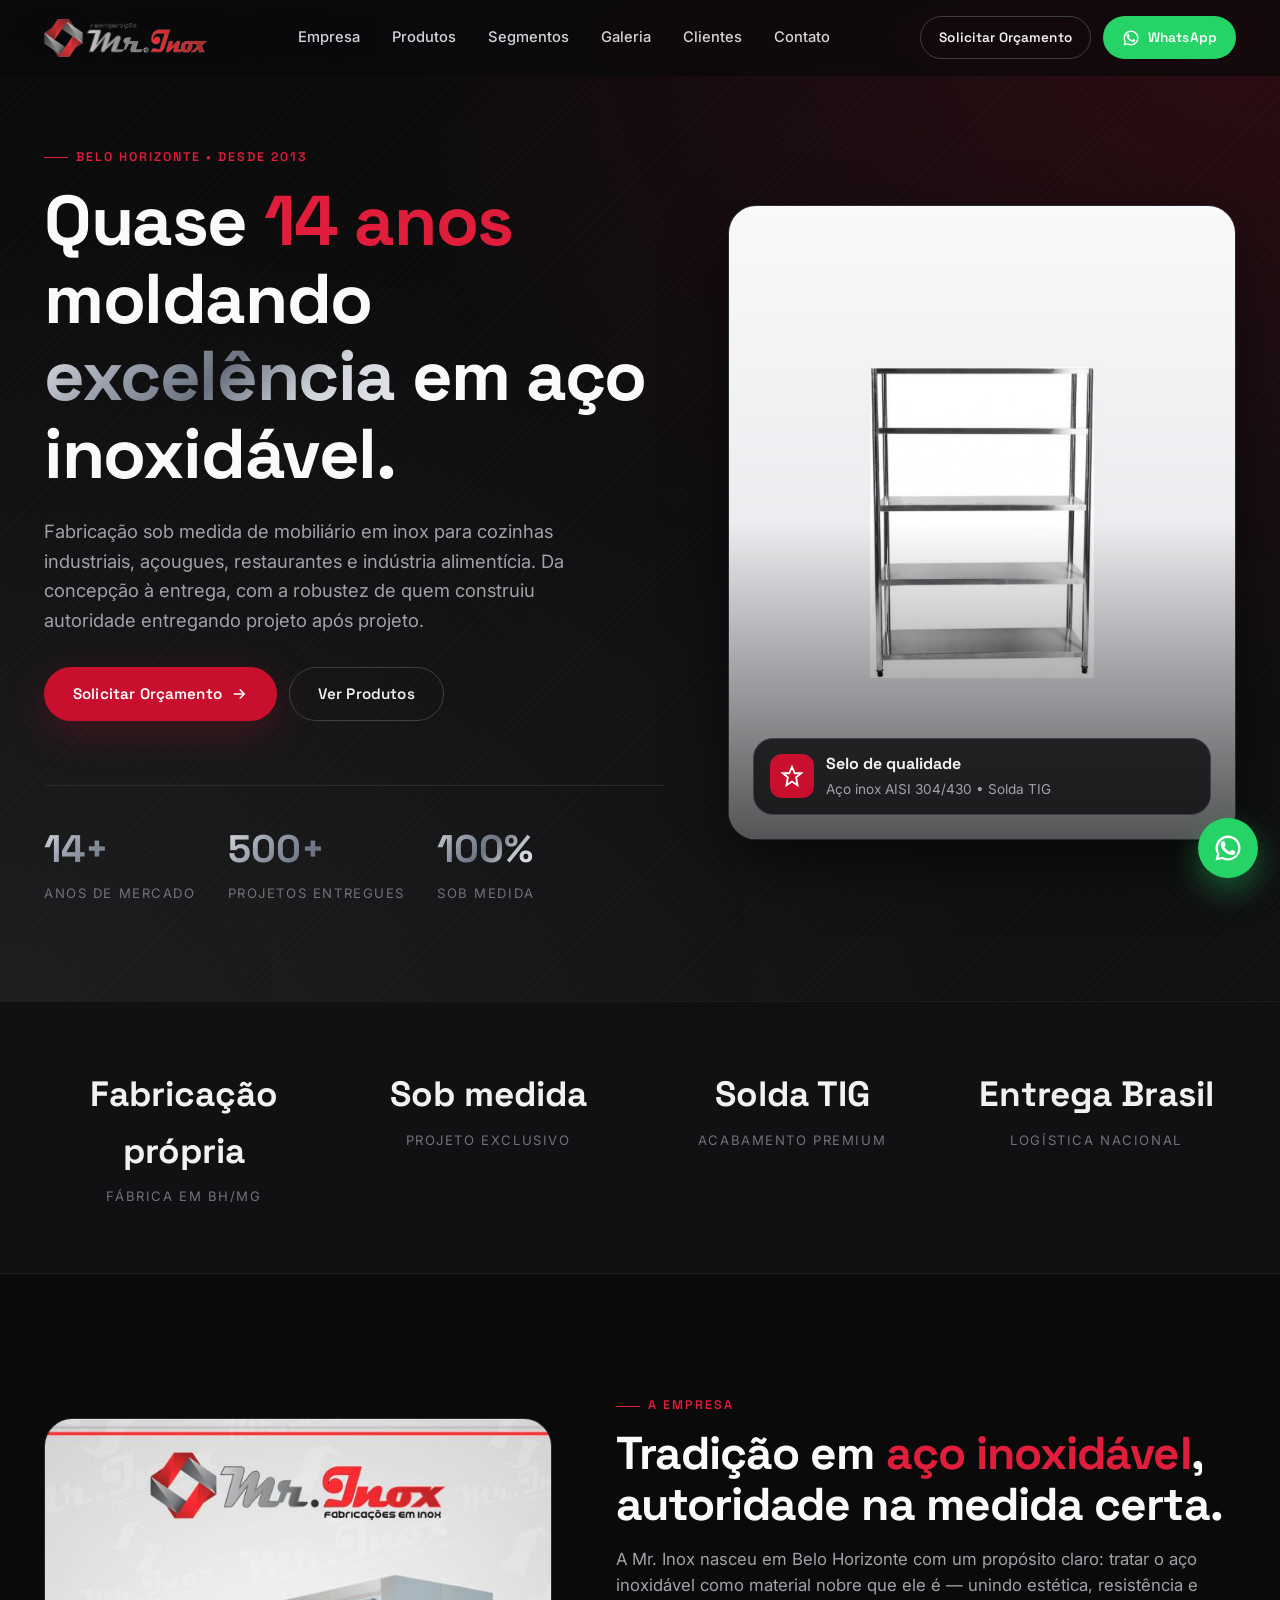
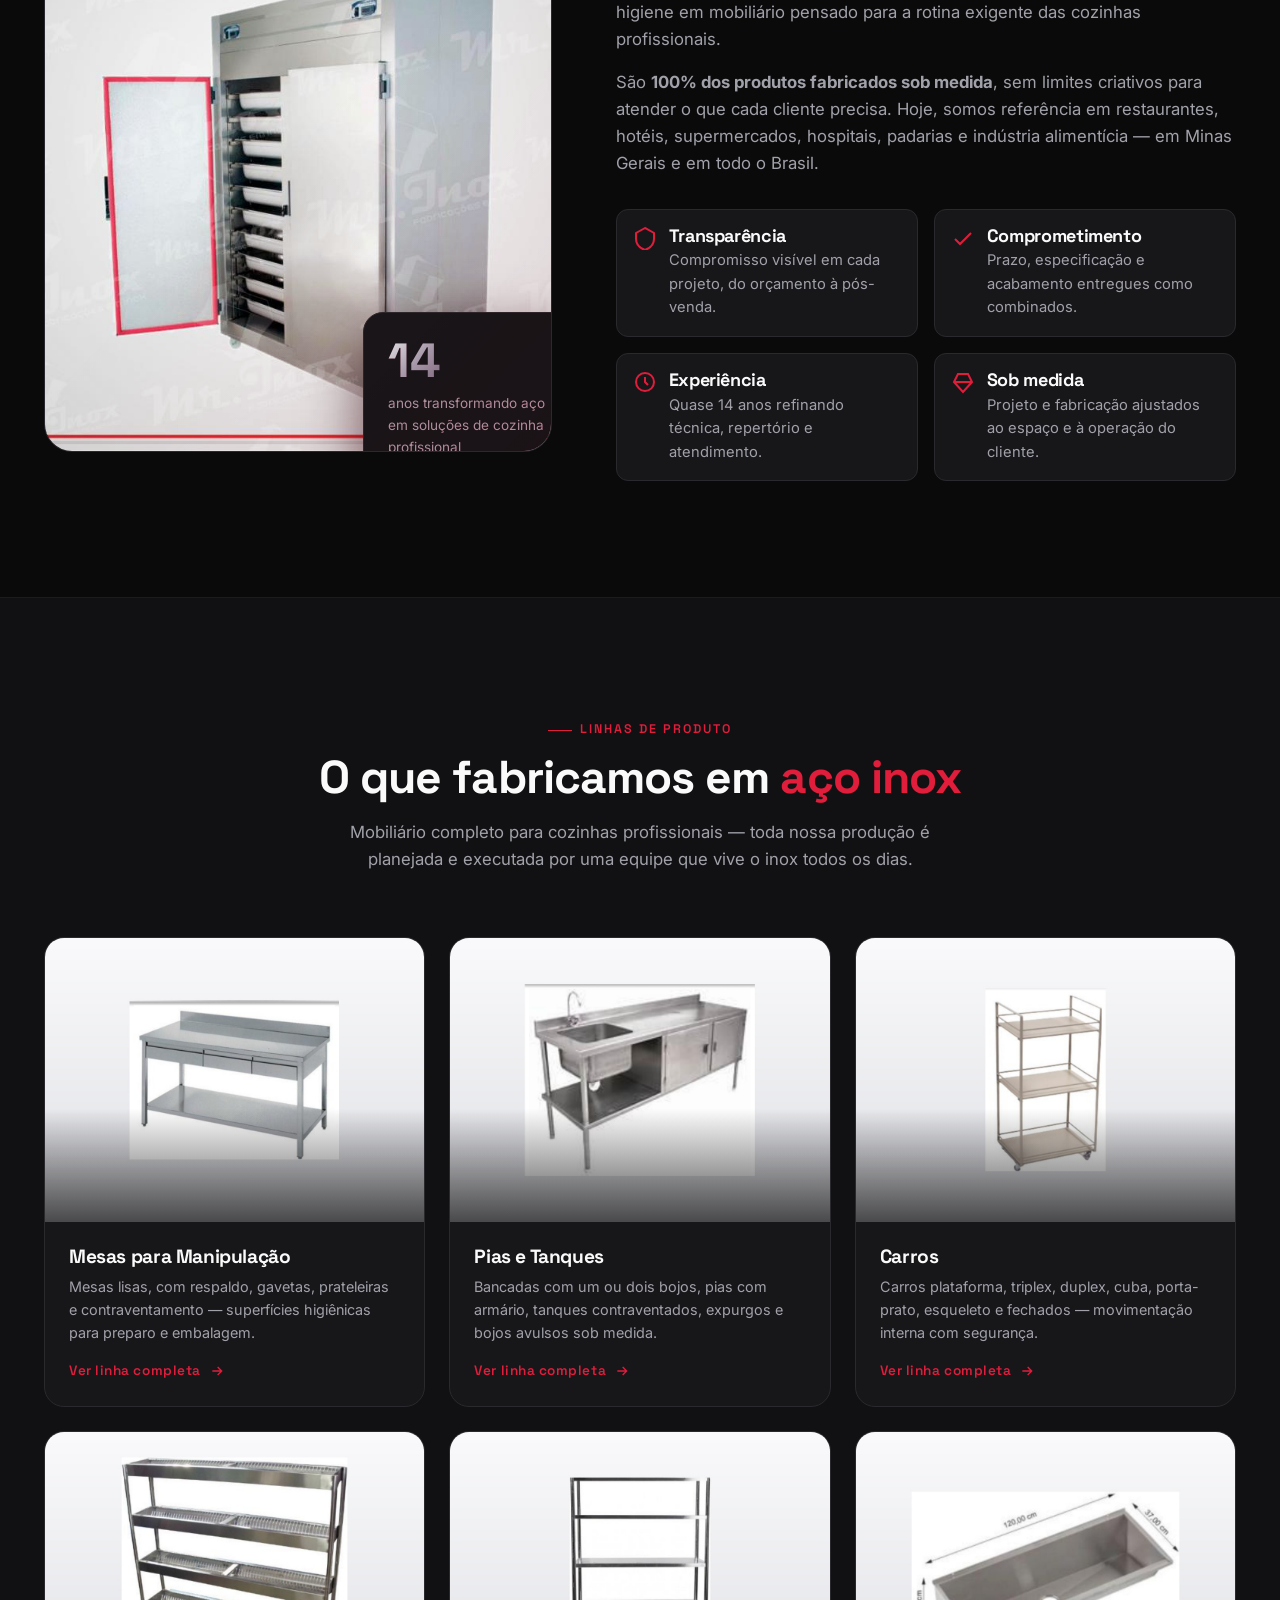
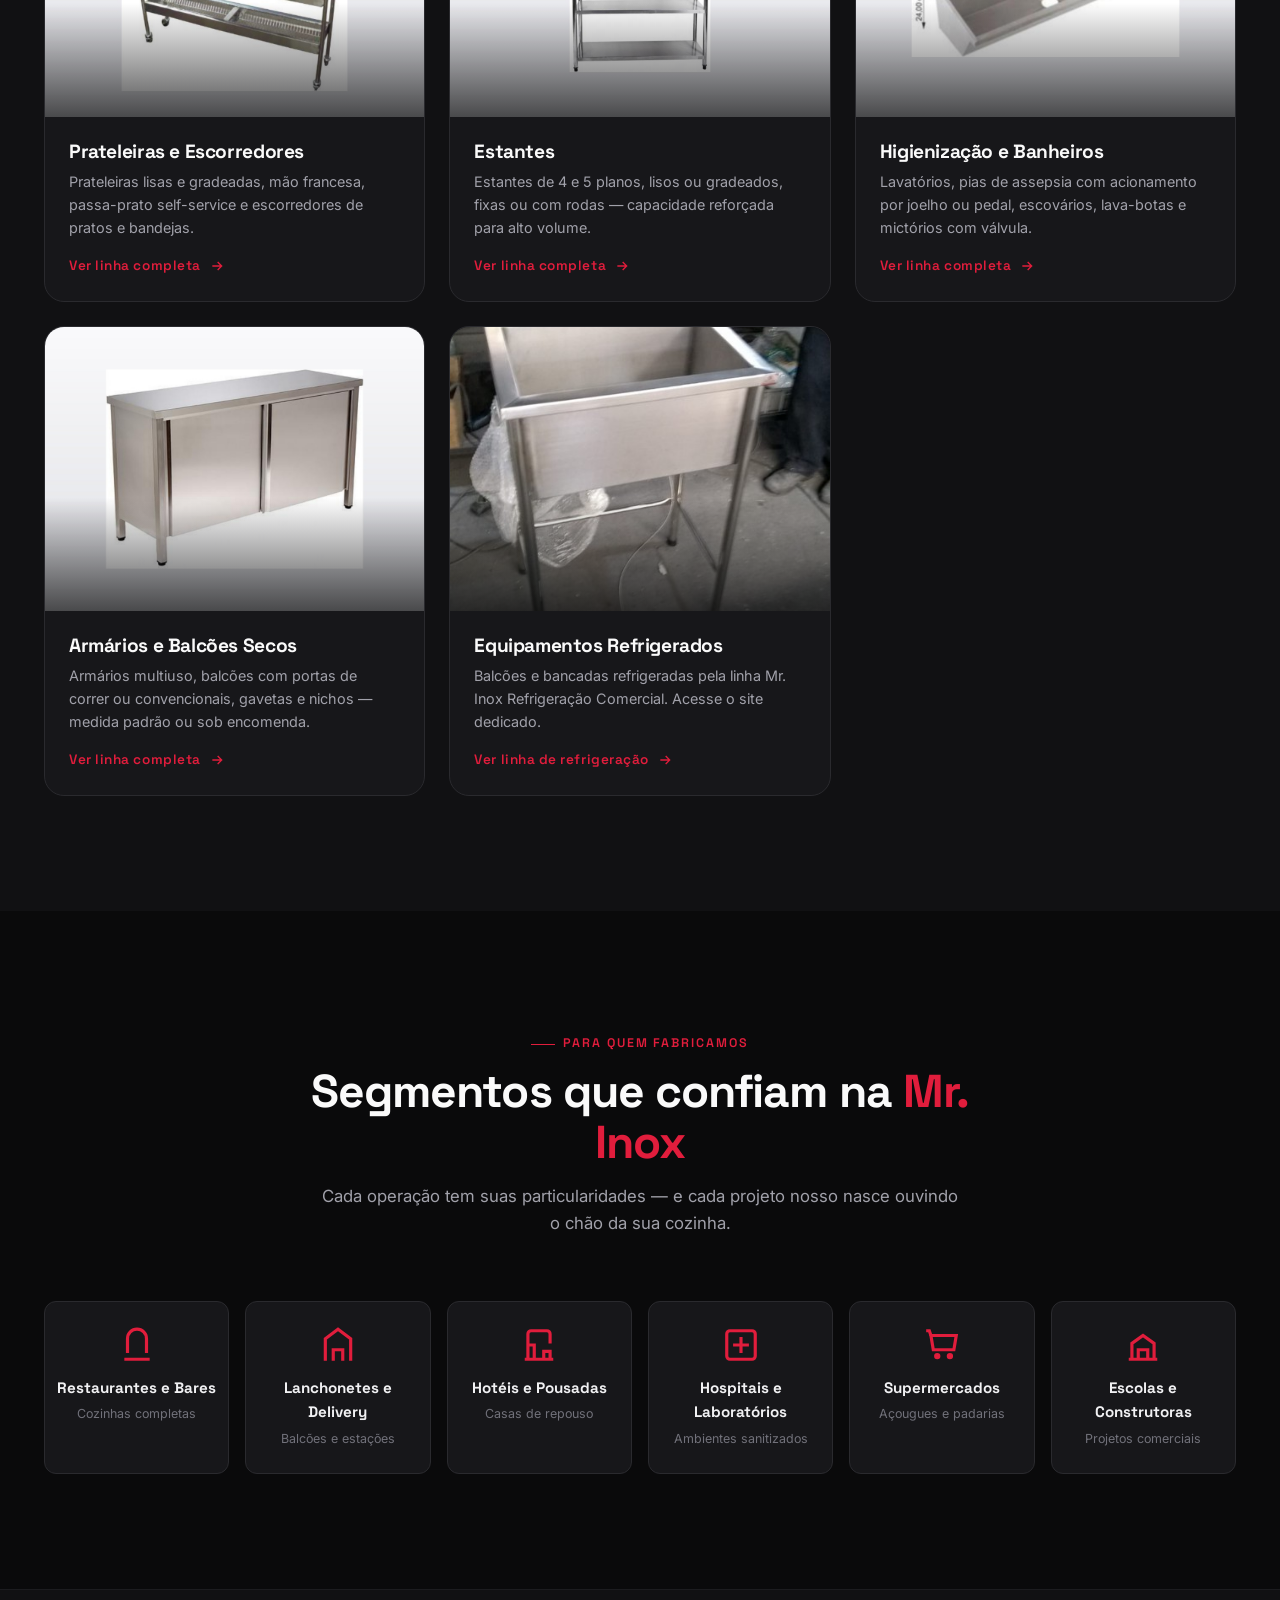
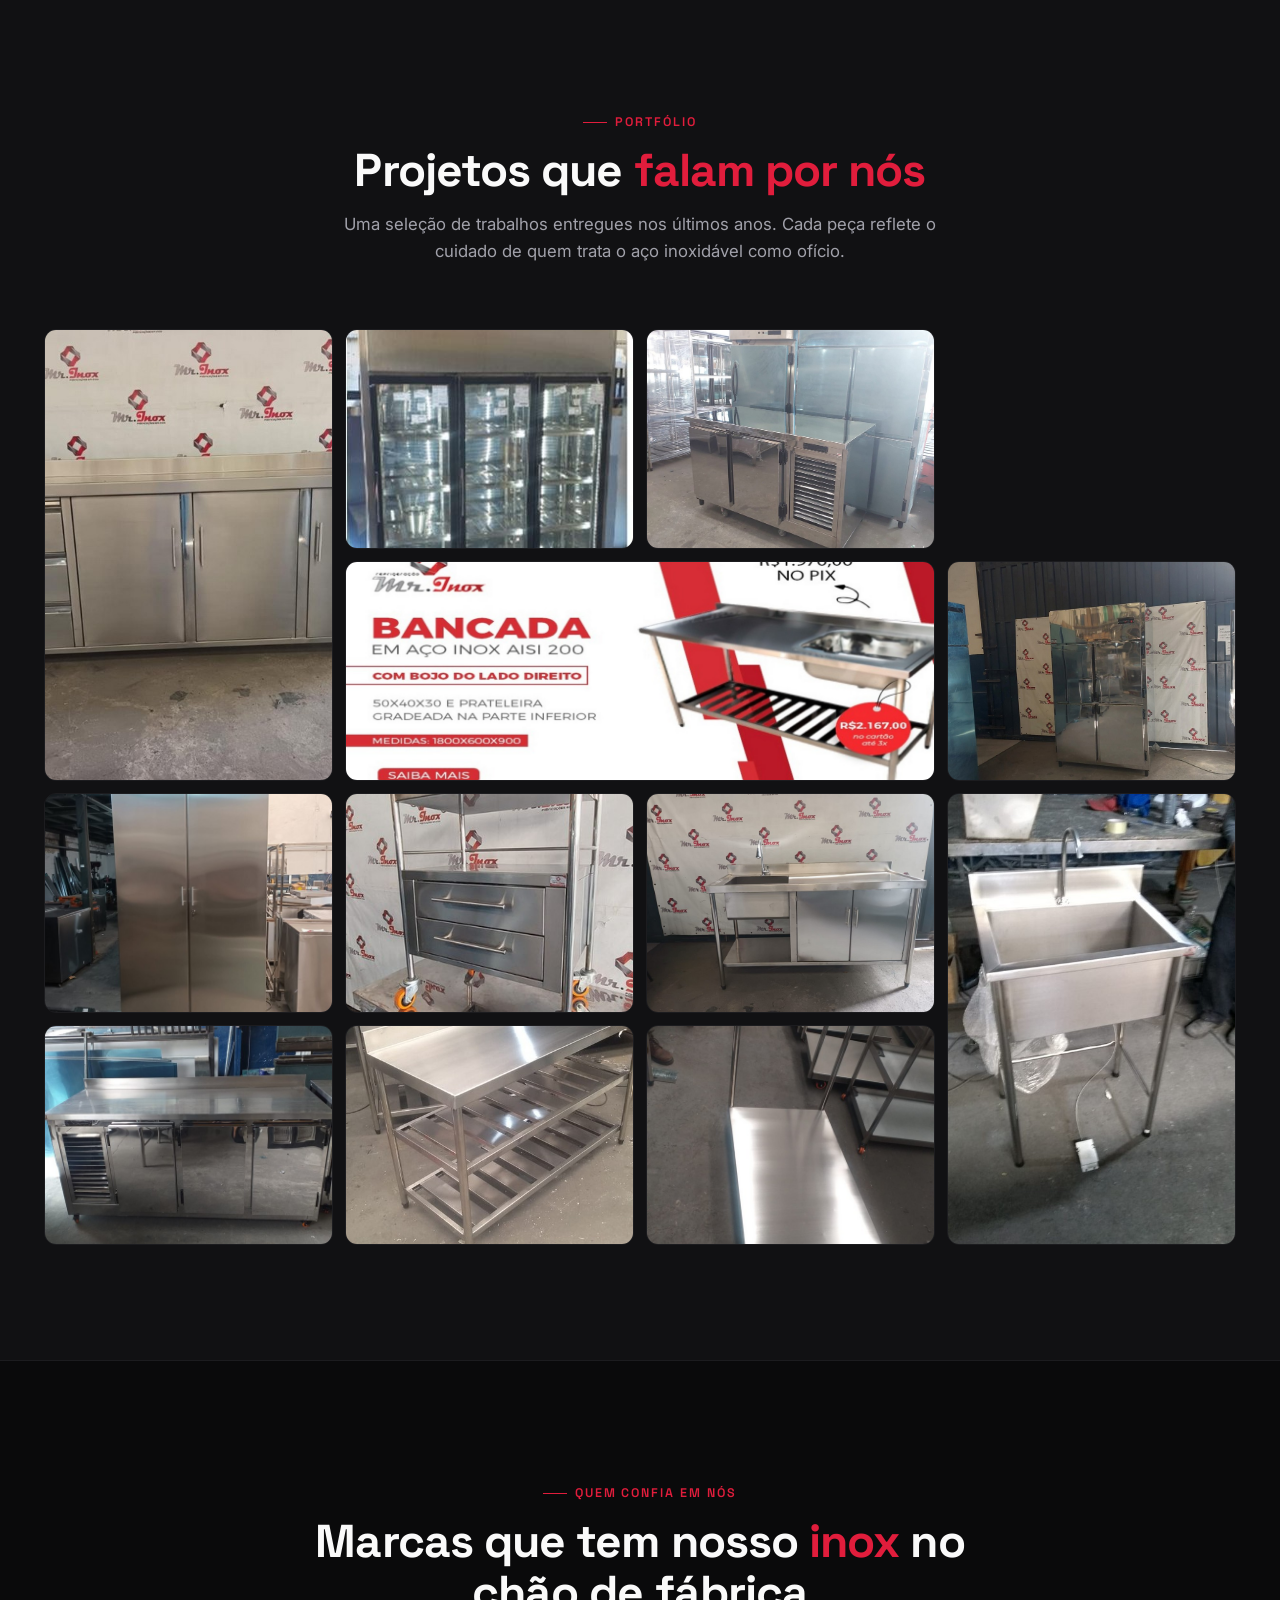
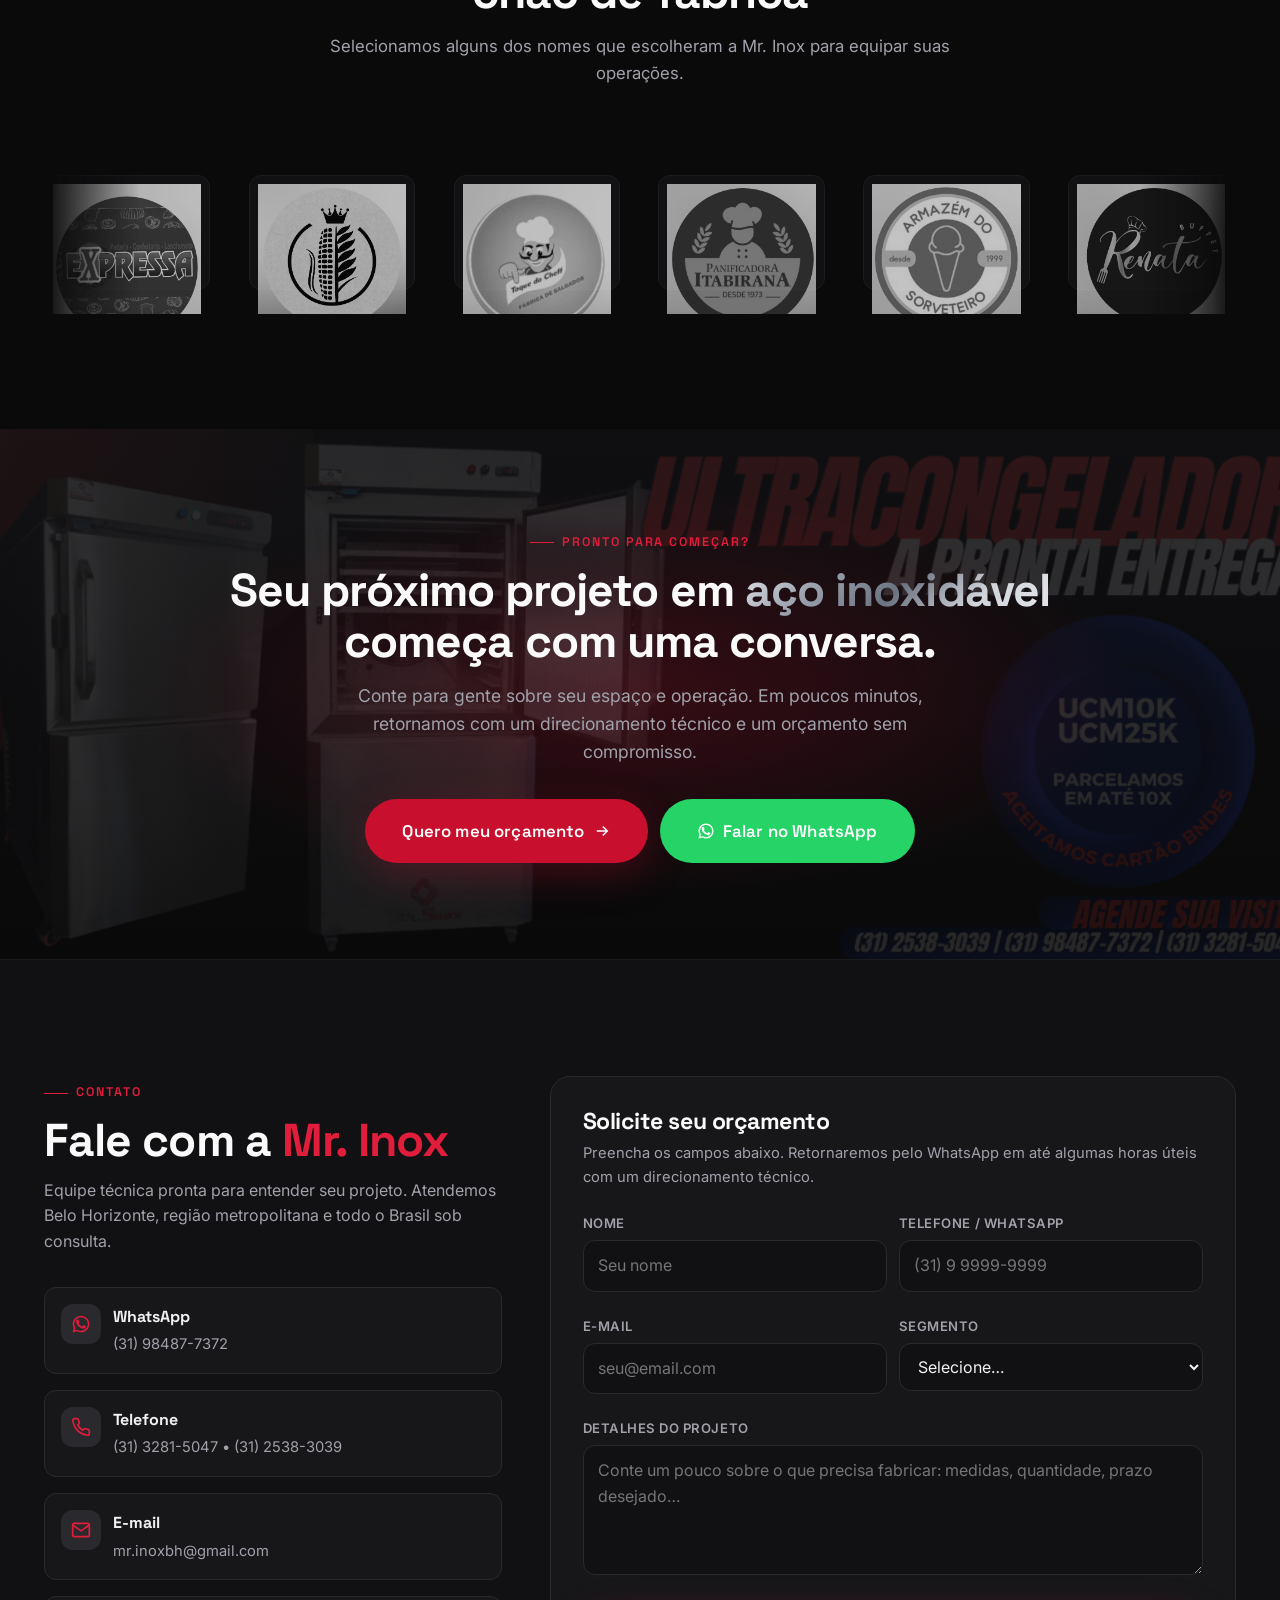
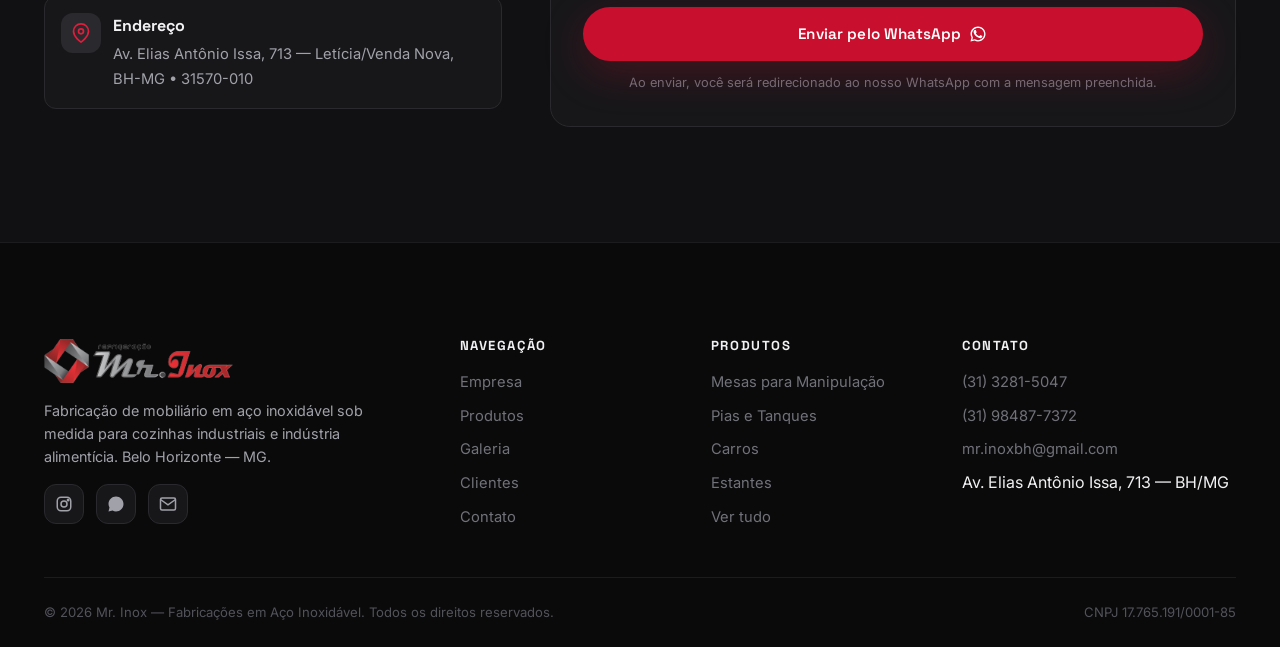
==== commit 65d79d97: "alteracoes realizadas" ====
--- a/index.html
+++ b/index.html
@@ -73,7 +73,7 @@
     <div class="container">
       <div class="hero-grid">
         <div class="hero-copy">
-          <span class="eyebrow reveal">Belo Horizonte • Desde 2011</span>
+          <span class="eyebrow reveal">Belo Horizonte • Desde 2013</span>
           <h1 class="reveal reveal-delay-1">
             Quase <strong>14 anos</strong> moldando <span class="text-steel">excelência</span> em aço inoxidável.
           </h1>
@@ -109,8 +109,7 @@
         </div>
 
         <div class="hero-visual reveal reveal-delay-2">
-          <img src="assets/produtos/imagem-12.jpg"
-            alt="Armário industrial em aço inoxidável fabricado pela Mr. Inox">
+          <img src="assets/catalogo/hero.jpg" alt="Estante em aço inoxidável de quatro planos fabricada pela Mr. Inox">
           <div class="hero-badge">
             <div class="badge-icon">
               <svg viewBox="0 0 24 24" fill="none" stroke="currentColor" stroke-width="2">
@@ -180,8 +179,8 @@
           <p>
             São <strong>100% dos produtos fabricados sob medida</strong>, sem limites
             criativos para atender o que cada cliente precisa. Hoje, somos referência
-            em pizzarias, açougues, sorveterias, restaurantes e indústria alimentícia
-            em toda a região e além.
+            em restaurantes, hotéis, supermercados, hospitais, padarias e indústria
+            alimentícia — em Minas Gerais e em todo o Brasil.
           </p>
 
           <div class="about-pillars">
@@ -238,20 +237,20 @@
         <span class="eyebrow">Linhas de Produto</span>
         <h2 class="section-title">O que fabricamos em <span class="text-brand">aço inox</span></h2>
         <p class="section-lead">
-          De pias industriais a balcões refrigerados — toda nossa produção é planejada
+          Mobiliário completo para cozinhas profissionais — toda nossa produção é planejada
           e executada por uma equipe que vive o inox todos os dias.
         </p>
       </div>
 
       <div class="products-grid">
-        <a href="produtos.html#cozinha" class="product-card reveal">
+        <a href="produtos.html#mesas" class="product-card reveal">
           <div class="product-image">
-            <img src="assets/info/bancada-inox-cozinha-industrial-01.jpg" alt="Cozinha industrial em inox">
+            <img src="assets/catalogo/cat-mesas.jpg" alt="Mesa para manipulação em aço inox">
           </div>
           <div class="product-body">
-            <h3>Cozinha Industrial</h3>
-            <p>Pias, mesas, bancadas, carros-copa, prateleiras de parede e tudo o que sua cozinha precisa para operar
-              com eficiência.</p>
+            <h3>Mesas para Manipulação</h3>
+            <p>Mesas lisas, com respaldo, gavetas, prateleiras e contraventamento — superfícies higiênicas para preparo
+              e embalagem.</p>
             <span class="product-cta">Ver linha completa
               <svg viewBox="0 0 24 24" fill="none" stroke="currentColor" stroke-width="2">
                 <path d="M5 12h14M13 6l6 6-6 6" />
@@ -262,11 +261,12 @@
 
         <a href="produtos.html#pias" class="product-card reveal reveal-delay-1">
           <div class="product-image">
-            <img src="assets/produtos/imagem-01.jpg" alt="Pias industriais em inox">
+            <img src="assets/catalogo/cat-pias.jpg" alt="Pia e tanque em aço inox">
           </div>
           <div class="product-body">
-            <h3>Pias Industriais</h3>
-            <p>Pias com um ou múltiplos bojos, com escorredor, lavatórios e tanques projetados para alto volume.</p>
+            <h3>Pias e Tanques</h3>
+            <p>Bancadas com um ou dois bojos, pias com armário, tanques contraventados, expurgos e bojos avulsos sob
+              medida.</p>
             <span class="product-cta">Ver linha completa
               <svg viewBox="0 0 24 24" fill="none" stroke="currentColor" stroke-width="2">
                 <path d="M5 12h14M13 6l6 6-6 6" />
@@ -275,13 +275,14 @@
           </div>
         </a>
 
-        <a href="produtos.html#bojos" class="product-card reveal reveal-delay-2">
+        <a href="produtos.html#carros" class="product-card reveal reveal-delay-2">
           <div class="product-image">
-            <img src="assets/produtos/imagem-08.jpg" alt="Bojos, tanques e escovários">
+            <img src="assets/catalogo/cat-carros.jpg" alt="Carro de transporte em aço inox">
           </div>
           <div class="product-body">
-            <h3>Bojos, Tanques e Escovários</h3>
-            <p>Componentes individuais e estações completas, dimensionadas para a sua rotina e padrão de higiene.</p>
+            <h3>Carros</h3>
+            <p>Carros plataforma, triplex, duplex, cuba, porta-prato, esqueleto e fechados — movimentação interna com
+              segurança.</p>
             <span class="product-cta">Ver linha completa
               <svg viewBox="0 0 24 24" fill="none" stroke="currentColor" stroke-width="2">
                 <path d="M5 12h14M13 6l6 6-6 6" />
@@ -290,13 +291,14 @@
           </div>
         </a>
 
-        <a href="produtos.html#carros" class="product-card reveal">
+        <a href="produtos.html#prateleiras" class="product-card reveal">
           <div class="product-image">
-            <img src="assets/produtos/imagem-09.jpg" alt="Carros de transporte em inox">
+            <img src="assets/catalogo/cat-prateleiras.jpg" alt="Prateleira e escorredor em aço inox">
           </div>
           <div class="product-body">
-            <h3>Carros de Transporte</h3>
-            <p>Carros-cuba, carros-copa, carros de transporte e movimentação de assados, panelas e utensílios.</p>
+            <h3>Prateleiras e Escorredores</h3>
+            <p>Prateleiras lisas e gradeadas, mão francesa, passa-prato self-service e escorredores de pratos e
+              bandejas.</p>
             <span class="product-cta">Ver linha completa
               <svg viewBox="0 0 24 24" fill="none" stroke="currentColor" stroke-width="2">
                 <path d="M5 12h14M13 6l6 6-6 6" />
@@ -305,13 +307,14 @@
           </div>
         </a>
 
-        <a href="produtos.html#mesas" class="product-card reveal reveal-delay-1">
+        <a href="produtos.html#estantes" class="product-card reveal reveal-delay-1">
           <div class="product-image">
-            <img src="assets/produtos/imagem-13.jpg" alt="Mesas e bancadas lisas">
+            <img src="assets/catalogo/cat-estantes.jpg" alt="Estante industrial em aço inox">
           </div>
           <div class="product-body">
-            <h3>Mesas e Bancadas Lisas</h3>
-            <p>Para manipulação, preparo e empacotamento — superfícies higiênicas em chapa AISI 304.</p>
+            <h3>Estantes</h3>
+            <p>Estantes de 4 e 5 planos, lisos ou gradeados, fixas ou com rodas — capacidade reforçada para alto
+              volume.</p>
             <span class="product-cta">Ver linha completa
               <svg viewBox="0 0 24 24" fill="none" stroke="currentColor" stroke-width="2">
                 <path d="M5 12h14M13 6l6 6-6 6" />
@@ -320,13 +323,14 @@
           </div>
         </a>
 
-        <a href="produtos.html#estantes" class="product-card reveal reveal-delay-2">
+        <a href="produtos.html#higienizacao" class="product-card reveal reveal-delay-2">
           <div class="product-image">
-            <img src="assets/info/estante-aco-inox-bh-01.jpg" alt="Estantes em aço inox">
+            <img src="assets/catalogo/cat-higiene.jpg" alt="Lavatório em aço inox">
           </div>
           <div class="product-body">
-            <h3>Estantes e Prateleiras</h3>
-            <p>Estantes industriais, prateleiras de parede e armários para máxima organização do espaço.</p>
+            <h3>Higienização e Banheiros</h3>
+            <p>Lavatórios, pias de assepsia com acionamento por joelho ou pedal, escovários, lava-botas e mictórios com
+              válvula.</p>
             <span class="product-cta">Ver linha completa
               <svg viewBox="0 0 24 24" fill="none" stroke="currentColor" stroke-width="2">
                 <path d="M5 12h14M13 6l6 6-6 6" />
@@ -335,45 +339,31 @@
           </div>
         </a>
 
-        <a href="produtos.html#refrigerados" class="product-card reveal">
+        <a href="produtos.html#armarios" class="product-card reveal">
+          <div class="product-image">
+            <img src="assets/catalogo/cat-armarios.jpg" alt="Armário e balcão seco em aço inox">
+          </div>
+          <div class="product-body">
+            <h3>Armários e Balcões Secos</h3>
+            <p>Armários multiuso, balcões com portas de correr ou convencionais, gavetas e nichos — medida padrão ou sob
+              encomenda.</p>
+            <span class="product-cta">Ver linha completa
+              <svg viewBox="0 0 24 24" fill="none" stroke="currentColor" stroke-width="2">
+                <path d="M5 12h14M13 6l6 6-6 6" />
+              </svg>
+            </span>
+          </div>
+        </a>
+
+        <a href="https://www.refrigeracaomisterinox.com.br" target="_blank" rel="noopener"
+          class="product-card reveal reveal-delay-1">
           <div class="product-image">
             <img src="assets/produtos/imagem-19.jpg" alt="Equipamentos refrigerados em inox">
           </div>
           <div class="product-body">
             <h3>Equipamentos Refrigerados</h3>
-            <p>Balcões e bancadas refrigeradas — linha integrada com a Mr. Inox Refrigeração Comercial.</p>
-            <span class="product-cta">Ver linha completa
-              <svg viewBox="0 0 24 24" fill="none" stroke="currentColor" stroke-width="2">
-                <path d="M5 12h14M13 6l6 6-6 6" />
-              </svg>
-            </span>
-          </div>
-        </a>
-
-        <a href="produtos.html#armarios" class="product-card reveal reveal-delay-1">
-          <div class="product-image">
-            <img src="assets/info/armario-inox-cozinha-industrial-preco-01.jpg" alt="Armários e balcões secos">
-          </div>
-          <div class="product-body">
-            <h3>Balcões e Armários Secos</h3>
-            <p>Armários secos, balcões de atendimento e estações para serviço ágil e profissional.</p>
-            <span class="product-cta">Ver linha completa
-              <svg viewBox="0 0 24 24" fill="none" stroke="currentColor" stroke-width="2">
-                <path d="M5 12h14M13 6l6 6-6 6" />
-              </svg>
-            </span>
-          </div>
-        </a>
-
-        <a href="produtos.html#higienizacao" class="product-card reveal reveal-delay-2">
-          <div class="product-image">
-            <img src="assets/produtos/imagem-22.jpg" alt="Higienização e acessibilidade em inox">
-          </div>
-          <div class="product-body">
-            <h3>Higienização & Acessibilidade</h3>
-            <p>Barras de apoio, mictórios, lava-mãos e escovários — soluções em inox para banheiros e áreas de higiene.
-            </p>
-            <span class="product-cta">Ver linha completa
+            <p>Balcões e bancadas refrigeradas pela linha Mr. Inox Refrigeração Comercial. Acesse o site dedicado.</p>
+            <span class="product-cta">Ver linha de refrigeração
               <svg viewBox="0 0 24 24" fill="none" stroke="currentColor" stroke-width="2">
                 <path d="M5 12h14M13 6l6 6-6 6" />
               </svg>
@@ -401,47 +391,47 @@
       <div class="segments-grid">
         <div class="segment-card reveal">
           <svg viewBox="0 0 24 24" fill="none" stroke="currentColor" stroke-width="2">
-            <circle cx="12" cy="12" r="9" />
-            <path d="M12 3v9l6 4" />
-          </svg>
-          <strong>Pizzarias</strong>
-          <span>Mesas, bancadas e refrigerados</span>
-        </div>
-        <div class="segment-card reveal reveal-delay-1">
-          <svg viewBox="0 0 24 24" fill="none" stroke="currentColor" stroke-width="2">
-            <path d="M3 12h18M6 6h12v12H6z" />
-          </svg>
-          <strong>Açougues</strong>
-          <span>Balcões frigoríficos e mesas</span>
-        </div>
-        <div class="segment-card reveal reveal-delay-2">
-          <svg viewBox="0 0 24 24" fill="none" stroke="currentColor" stroke-width="2">
-            <path d="M5 11h14l-7 10z" />
-            <circle cx="12" cy="6" r="3" />
-          </svg>
-          <strong>Sorveterias</strong>
-          <span>Bancadas e expositores</span>
-        </div>
-        <div class="segment-card reveal reveal-delay-3">
-          <svg viewBox="0 0 24 24" fill="none" stroke="currentColor" stroke-width="2">
             <path d="M4 21h16M6 17V8a6 6 0 0112 0v9" />
           </svg>
-          <strong>Restaurantes</strong>
+          <strong>Restaurantes e Bares</strong>
           <span>Cozinhas completas</span>
         </div>
-        <div class="segment-card reveal reveal-delay-2">
+        <div class="segment-card reveal reveal-delay-1">
           <svg viewBox="0 0 24 24" fill="none" stroke="currentColor" stroke-width="2">
             <path d="M4 22V8l8-6 8 6v14M9 22v-7h6v7" />
           </svg>
-          <strong>Lanchonetes</strong>
+          <strong>Lanchonetes e Delivery</strong>
           <span>Balcões e estações</span>
+        </div>
+        <div class="segment-card reveal reveal-delay-2">
+          <svg viewBox="0 0 24 24" fill="none" stroke="currentColor" stroke-width="2">
+            <path d="M3 21h18M5 21v-9h4v9M15 21v-5h4v5M7 7h.01M11 7h.01M15 7h.01M5 11V5a2 2 0 012-2h10a2 2 0 012 2v6" />
+          </svg>
+          <strong>Hotéis e Pousadas</strong>
+          <span>Casas de repouso</span>
         </div>
         <div class="segment-card reveal reveal-delay-3">
           <svg viewBox="0 0 24 24" fill="none" stroke="currentColor" stroke-width="2">
-            <path d="M3 21h18M5 21V8h4v13M15 21V3h4v18" />
+            <path d="M12 7v10M7 12h10" />
+            <rect x="3" y="3" width="18" height="18" rx="2" />
           </svg>
-          <strong>Indústria</strong>
-          <span>Linhas alimentícias</span>
+          <strong>Hospitais e Laboratórios</strong>
+          <span>Ambientes sanitizados</span>
+        </div>
+        <div class="segment-card reveal reveal-delay-2">
+          <svg viewBox="0 0 24 24" fill="none" stroke="currentColor" stroke-width="2">
+            <path d="M5 6h16l-1.5 9h-13z" />
+            <path d="M5 6L4 3H2M9 20a1 1 0 100-2 1 1 0 000 2zM17 20a1 1 0 100-2 1 1 0 000 2z" />
+          </svg>
+          <strong>Supermercados</strong>
+          <span>Açougues e padarias</span>
+        </div>
+        <div class="segment-card reveal reveal-delay-3">
+          <svg viewBox="0 0 24 24" fill="none" stroke="currentColor" stroke-width="2">
+            <path d="M3 21h18M5 21V11l7-5 7 5v10M9 21v-6h6v6" />
+          </svg>
+          <strong>Escolas e Construtoras</strong>
+          <span>Projetos comerciais</span>
         </div>
       </div>
     </div>
@@ -512,25 +502,44 @@
 
       <div class="logo-cloud reveal" aria-label="Marcas atendidas pela Mr. Inox">
         <div class="logo-track">
-          <div class="logo-item"><img loading="lazy" src="assets/clientes/empresas-ultracongeladas-01.png" alt="Cliente Mr. Inox"></div>
-          <div class="logo-item"><img loading="lazy" src="assets/clientes/empresas-ultracongeladas-02.png" alt="Cliente Mr. Inox"></div>
-          <div class="logo-item"><img loading="lazy" src="assets/clientes/empresas-ultracongeladas-03.png" alt="Cliente Mr. Inox"></div>
-          <div class="logo-item"><img loading="lazy" src="assets/clientes/empresas-ultracongeladas-04.png" alt="Cliente Mr. Inox"></div>
-          <div class="logo-item"><img loading="lazy" src="assets/clientes/empresas-ultracongeladas-05.png" alt="Cliente Mr. Inox"></div>
-          <div class="logo-item"><img loading="lazy" src="assets/clientes/empresas-ultracongeladas-06.png" alt="Cliente Mr. Inox"></div>
-          <div class="logo-item"><img loading="lazy" src="assets/clientes/empresas-ultracongeladas-07.png" alt="Cliente Mr. Inox"></div>
-          <div class="logo-item"><img loading="lazy" src="assets/clientes/empresas-ultracongeladas-08.png" alt="Cliente Mr. Inox"></div>
-          <div class="logo-item"><img loading="lazy" src="assets/clientes/empresas-ultracongeladas-09.png" alt="Cliente Mr. Inox"></div>
-          <div class="logo-item"><img loading="lazy" src="assets/clientes/empresas-ultracongeladas-10.png" alt="Cliente Mr. Inox"></div>
-          <div class="logo-item"><img loading="lazy" src="assets/clientes/empresas-ultracongeladas-11.png" alt="Cliente Mr. Inox"></div>
-          <div class="logo-item"><img loading="lazy" src="assets/clientes/empresas-ultracongeladas-12.png" alt="Cliente Mr. Inox"></div>
-          <div class="logo-item"><img loading="lazy" src="assets/clientes/empresas-ultracongeladas-13.png" alt="Cliente Mr. Inox"></div>
-          <div class="logo-item"><img loading="lazy" src="assets/clientes/empresas-ultracongeladas-14.png" alt="Cliente Mr. Inox"></div>
-          <div class="logo-item"><img loading="lazy" src="assets/clientes/empresas-ultracongeladas-15.png" alt="Cliente Mr. Inox"></div>
-          <div class="logo-item"><img loading="lazy" src="assets/clientes/empresas-ultracongeladas-16.png" alt="Cliente Mr. Inox"></div>
-          <div class="logo-item"><img loading="lazy" src="assets/clientes/empresas-ultracongeladas-17.png" alt="Cliente Mr. Inox"></div>
-          <div class="logo-item"><img loading="lazy" src="assets/clientes/empresas-ultracongeladas-18.png" alt="Cliente Mr. Inox"></div>
-          <div class="logo-item"><img loading="lazy" src="assets/clientes/empresas-ultracongeladas-19.png" alt="Cliente Mr. Inox"></div>
+          <div class="logo-item"><img loading="lazy" src="assets/clientes/empresas-ultracongeladas-01.png"
+              alt="Cliente Mr. Inox"></div>
+          <div class="logo-item"><img loading="lazy" src="assets/clientes/empresas-ultracongeladas-02.png"
+              alt="Cliente Mr. Inox"></div>
+          <div class="logo-item"><img loading="lazy" src="assets/clientes/empresas-ultracongeladas-03.png"
+              alt="Cliente Mr. Inox"></div>
+          <div class="logo-item"><img loading="lazy" src="assets/clientes/empresas-ultracongeladas-04.png"
+              alt="Cliente Mr. Inox"></div>
+          <div class="logo-item"><img loading="lazy" src="assets/clientes/empresas-ultracongeladas-05.png"
+              alt="Cliente Mr. Inox"></div>
+          <div class="logo-item"><img loading="lazy" src="assets/clientes/empresas-ultracongeladas-06.png"
+              alt="Cliente Mr. Inox"></div>
+          <div class="logo-item"><img loading="lazy" src="assets/clientes/empresas-ultracongeladas-07.png"
+              alt="Cliente Mr. Inox"></div>
+          <div class="logo-item"><img loading="lazy" src="assets/clientes/empresas-ultracongeladas-08.png"
+              alt="Cliente Mr. Inox"></div>
+          <div class="logo-item"><img loading="lazy" src="assets/clientes/empresas-ultracongeladas-09.png"
+              alt="Cliente Mr. Inox"></div>
+          <div class="logo-item"><img loading="lazy" src="assets/clientes/empresas-ultracongeladas-10.png"
+              alt="Cliente Mr. Inox"></div>
+          <div class="logo-item"><img loading="lazy" src="assets/clientes/empresas-ultracongeladas-11.png"
+              alt="Cliente Mr. Inox"></div>
+          <div class="logo-item"><img loading="lazy" src="assets/clientes/empresas-ultracongeladas-12.png"
+              alt="Cliente Mr. Inox"></div>
+          <div class="logo-item"><img loading="lazy" src="assets/clientes/empresas-ultracongeladas-13.png"
+              alt="Cliente Mr. Inox"></div>
+          <div class="logo-item"><img loading="lazy" src="assets/clientes/empresas-ultracongeladas-14.png"
+              alt="Cliente Mr. Inox"></div>
+          <div class="logo-item"><img loading="lazy" src="assets/clientes/empresas-ultracongeladas-15.png"
+              alt="Cliente Mr. Inox"></div>
+          <div class="logo-item"><img loading="lazy" src="assets/clientes/empresas-ultracongeladas-16.png"
+              alt="Cliente Mr. Inox"></div>
+          <div class="logo-item"><img loading="lazy" src="assets/clientes/empresas-ultracongeladas-17.png"
+              alt="Cliente Mr. Inox"></div>
+          <div class="logo-item"><img loading="lazy" src="assets/clientes/empresas-ultracongeladas-18.png"
+              alt="Cliente Mr. Inox"></div>
+          <div class="logo-item"><img loading="lazy" src="assets/clientes/empresas-ultracongeladas-19.png"
+              alt="Cliente Mr. Inox"></div>
         </div>
       </div>
     </div>
@@ -746,10 +755,10 @@
         <div class="footer-col">
           <h4>Produtos</h4>
           <ul>
-            <li><a href="produtos.html#cozinha">Cozinha Industrial</a></li>
-            <li><a href="produtos.html#pias">Pias Industriais</a></li>
-            <li><a href="produtos.html#refrigerados">Refrigerados</a></li>
-            <li><a href="produtos.html#mesas">Mesas e Bancadas</a></li>
+            <li><a href="produtos.html#mesas">Mesas para Manipulação</a></li>
+            <li><a href="produtos.html#pias">Pias e Tanques</a></li>
+            <li><a href="produtos.html#carros">Carros</a></li>
+            <li><a href="produtos.html#estantes">Estantes</a></li>
             <li><a href="produtos.html">Ver tudo</a></li>
           </ul>
         </div>
--- a/styles.css
+++ b/styles.css
@@ -649,6 +649,20 @@
   display: flex;
   flex-direction: column;
 }
+.product-card .product-code {
+  display: inline-block;
+  font-family: var(--font-display);
+  font-size: .72rem;
+  font-weight: 600;
+  letter-spacing: .1em;
+  text-transform: uppercase;
+  color: var(--brand-bright);
+  background: rgba(200, 16, 46, .1);
+  border: 1px solid rgba(200, 16, 46, .25);
+  padding: 3px 10px;
+  border-radius: var(--r-full);
+  margin-bottom: var(--s-3);
+}
 .product-card h3 {
   font-size: 1.2rem;
   margin-bottom: var(--s-2);
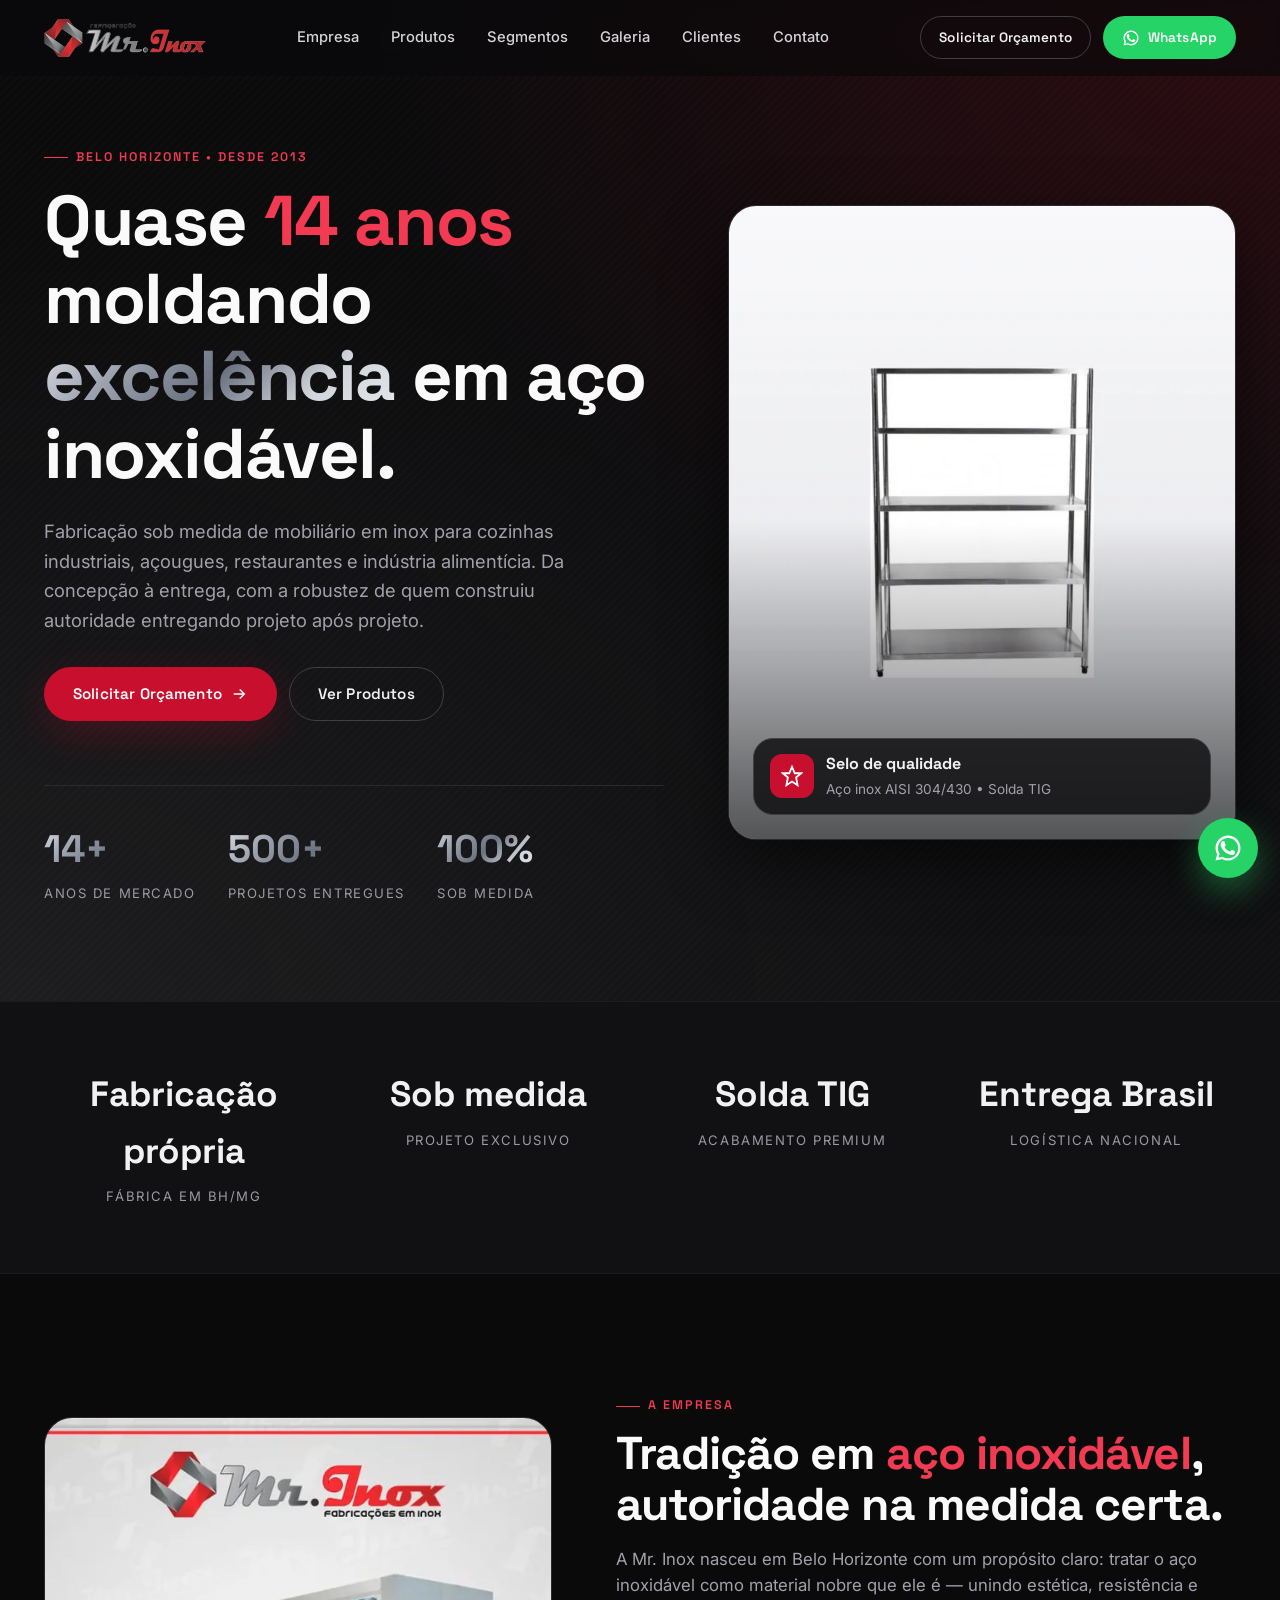
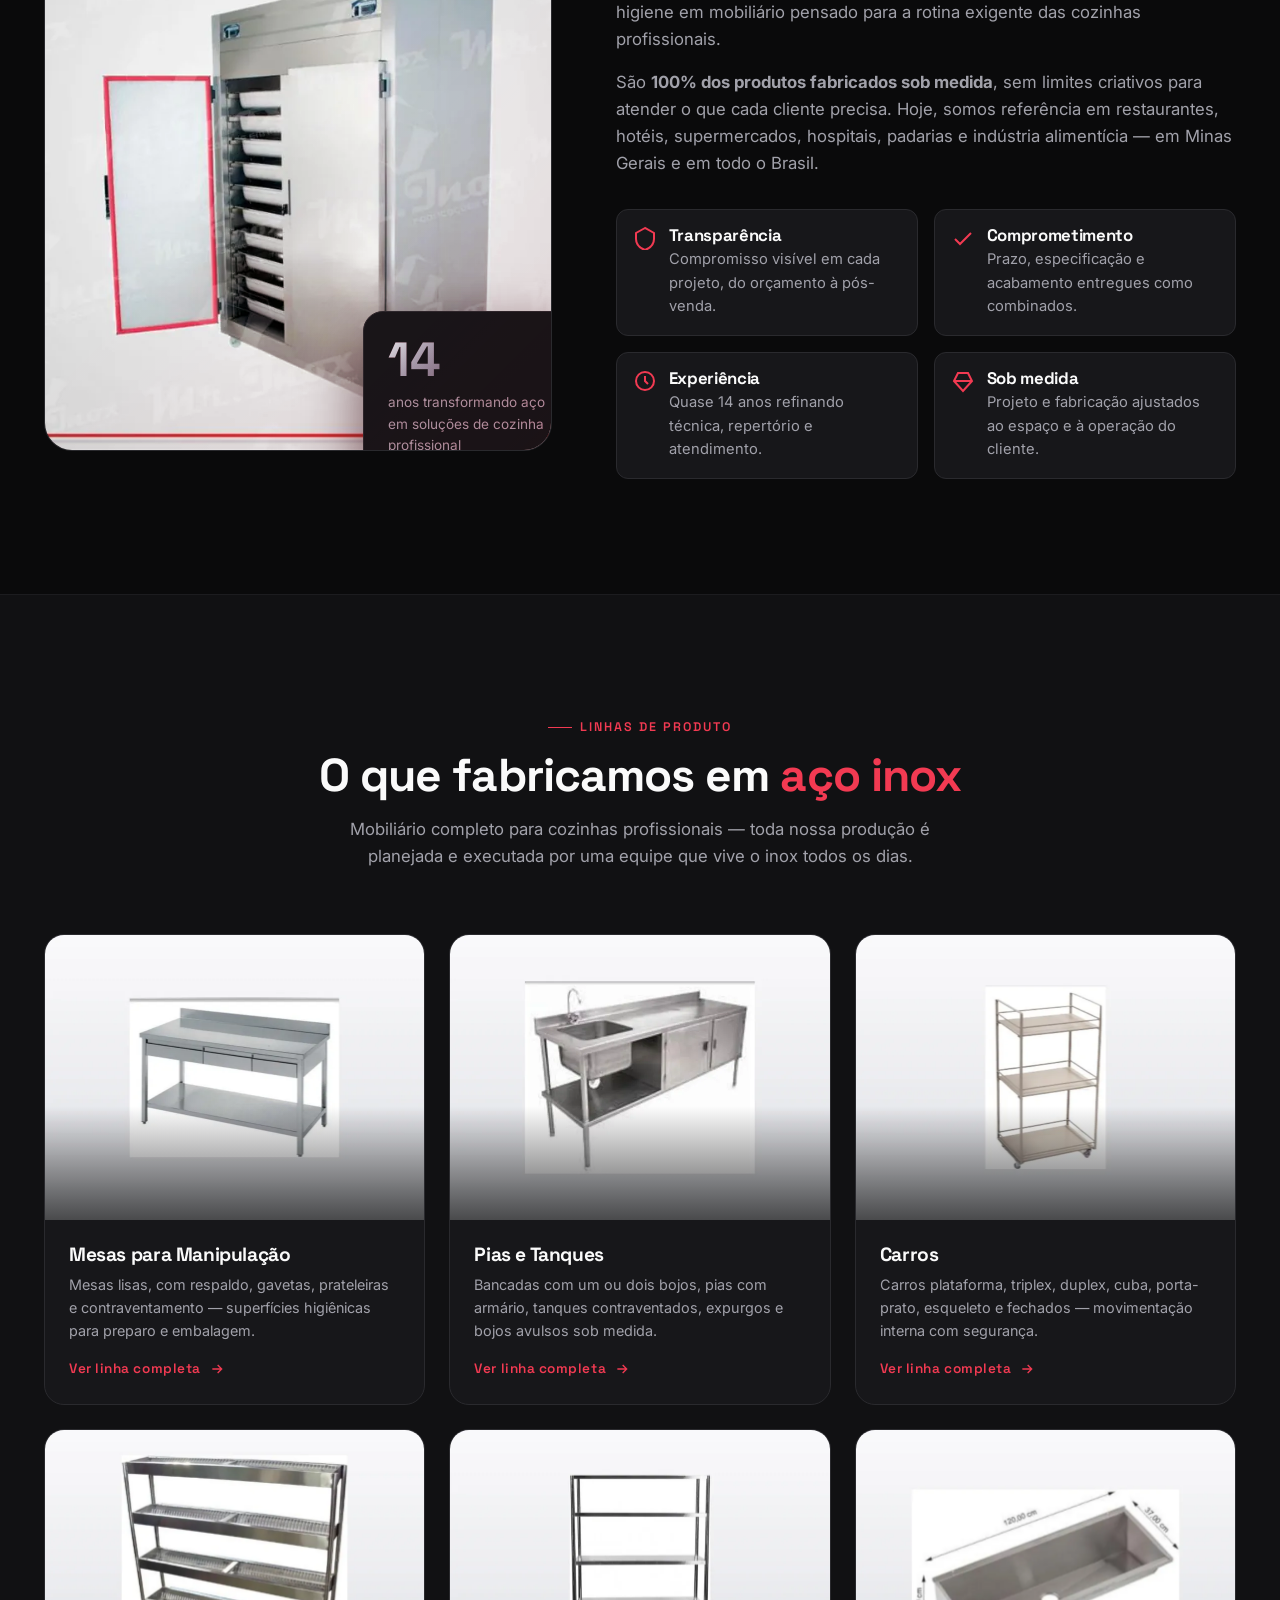
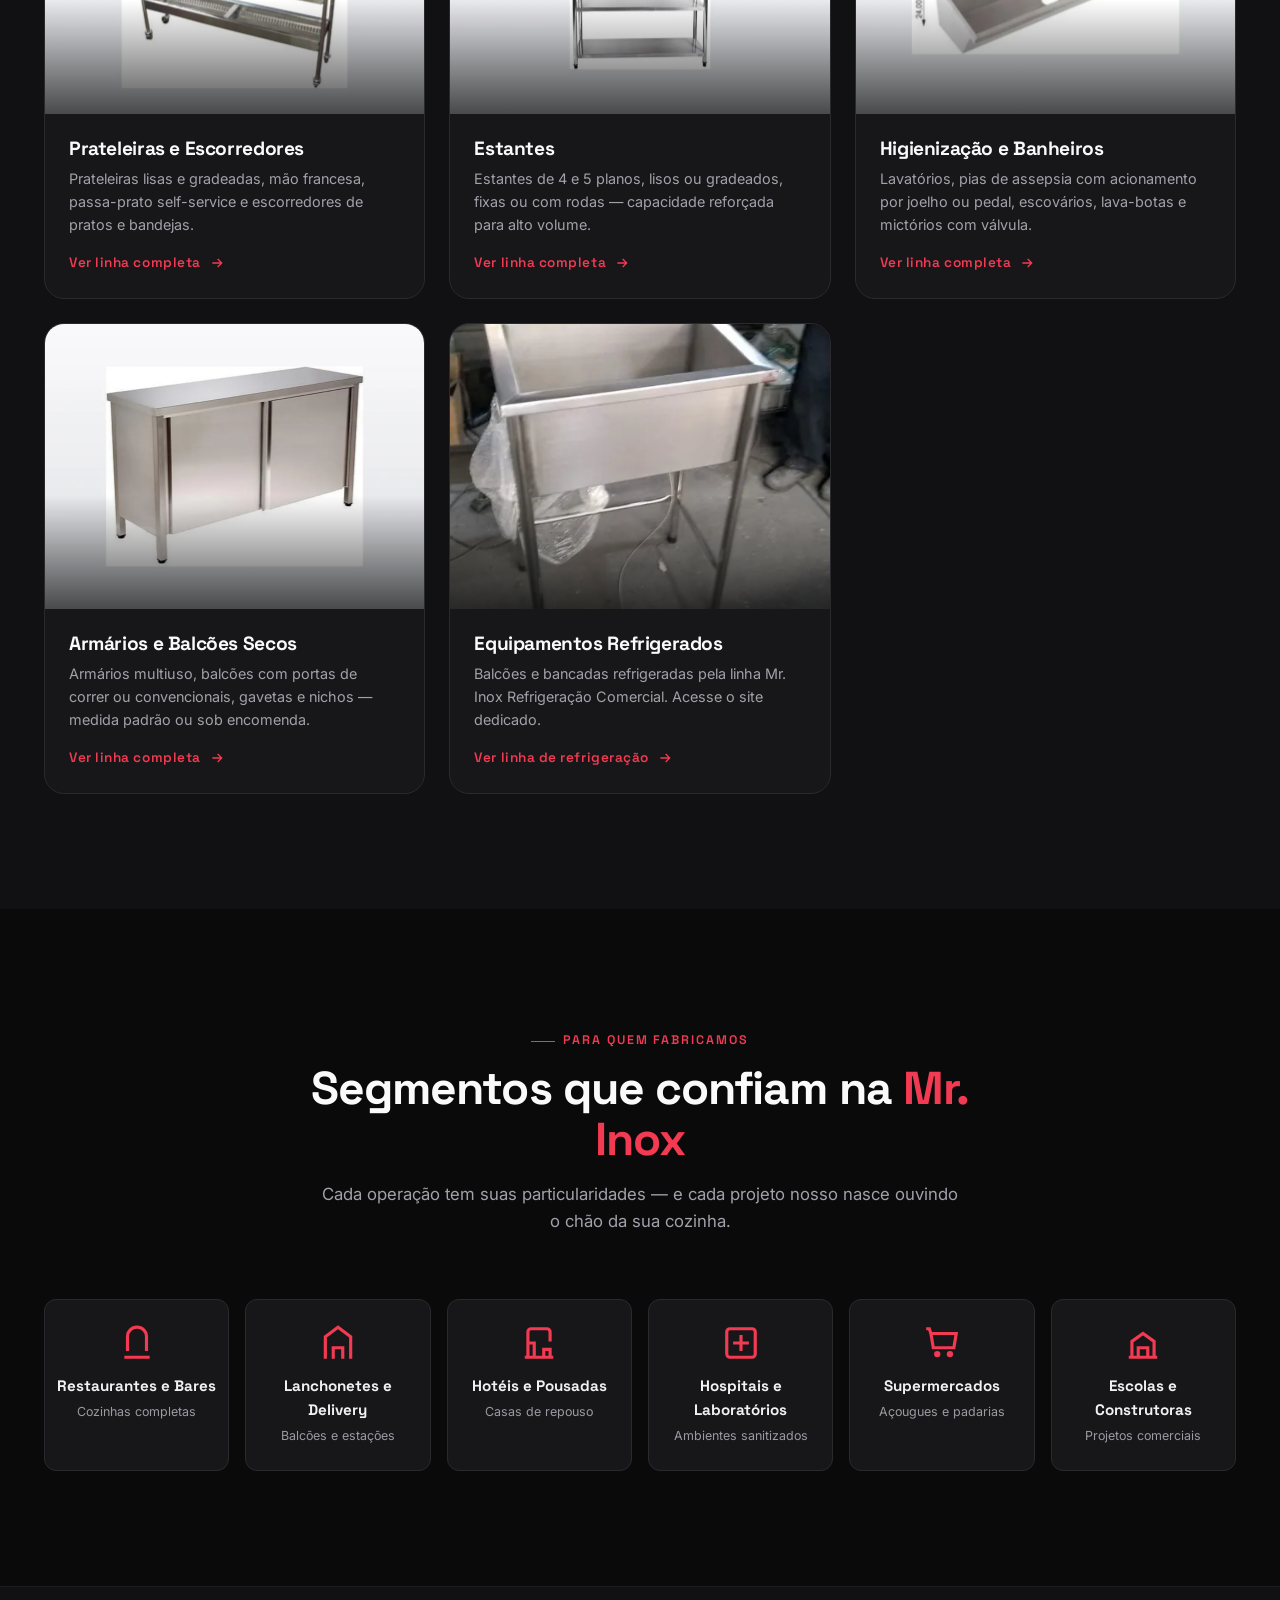
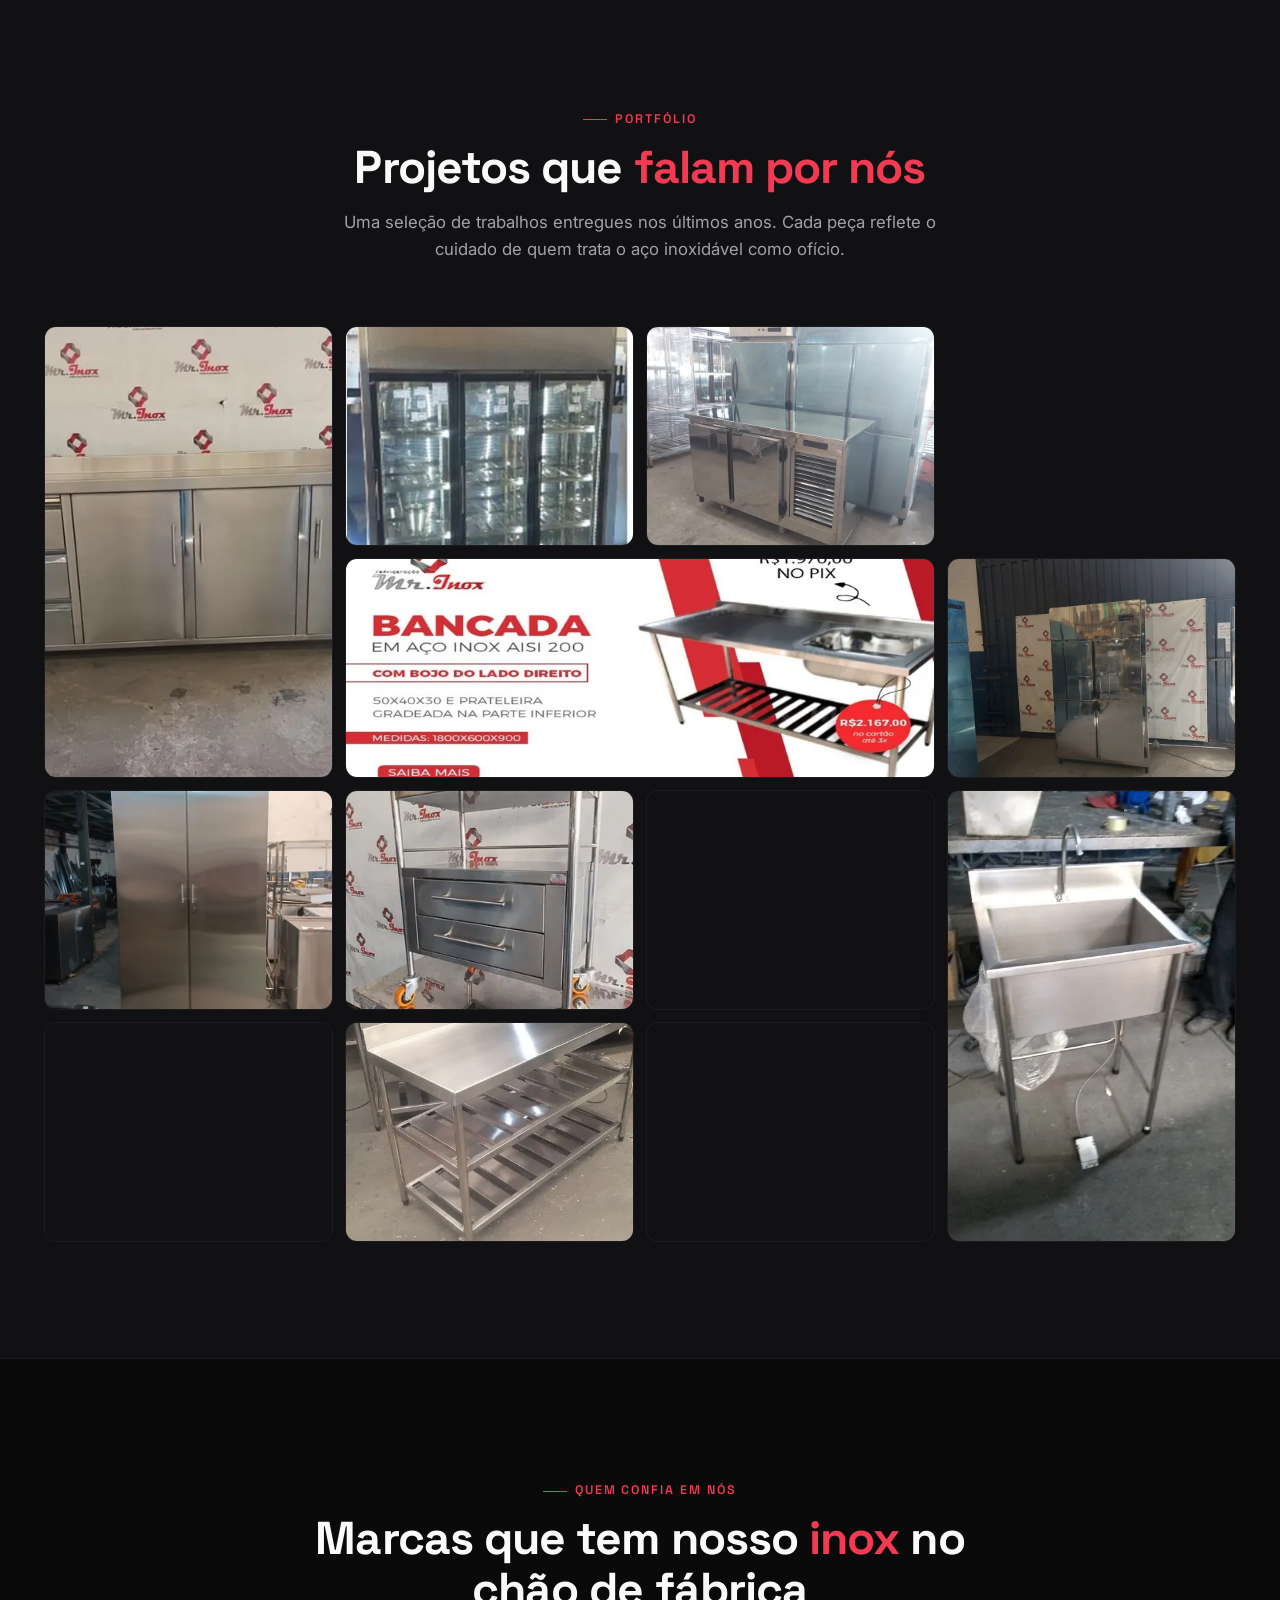
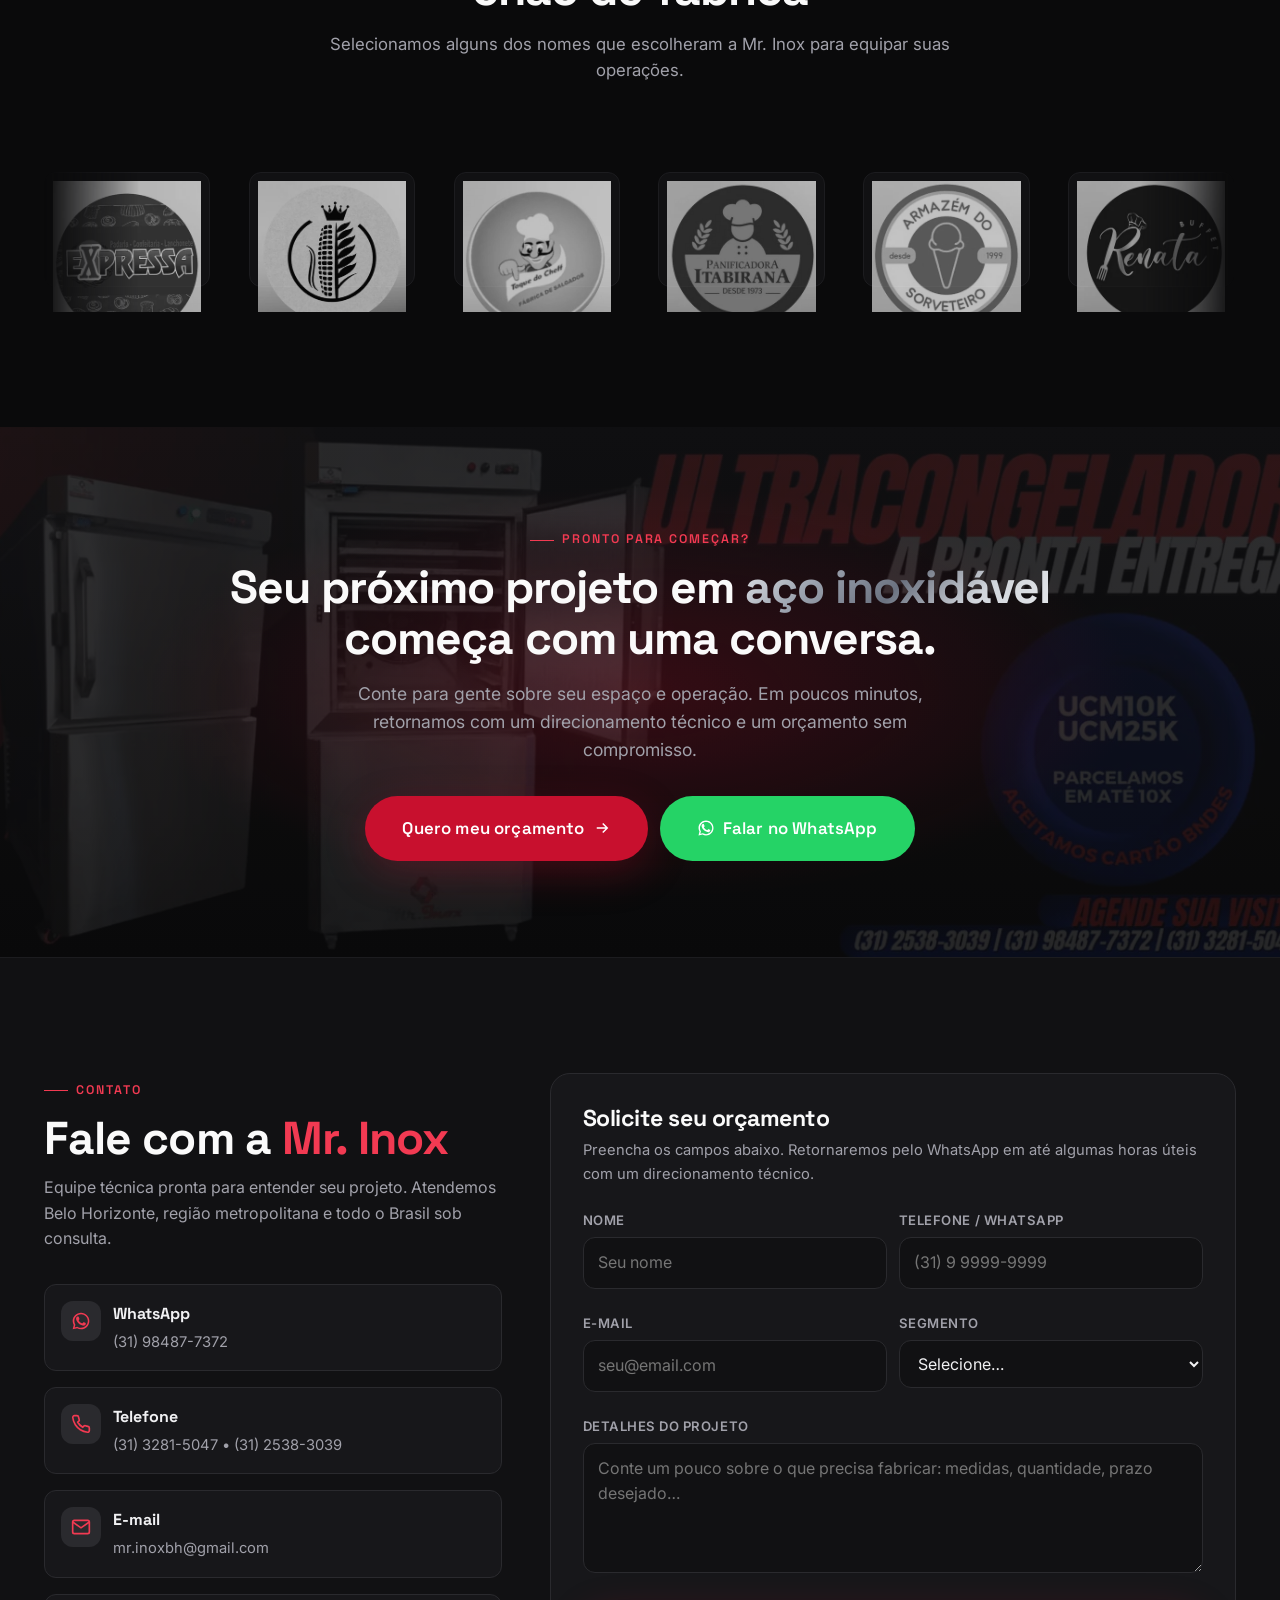
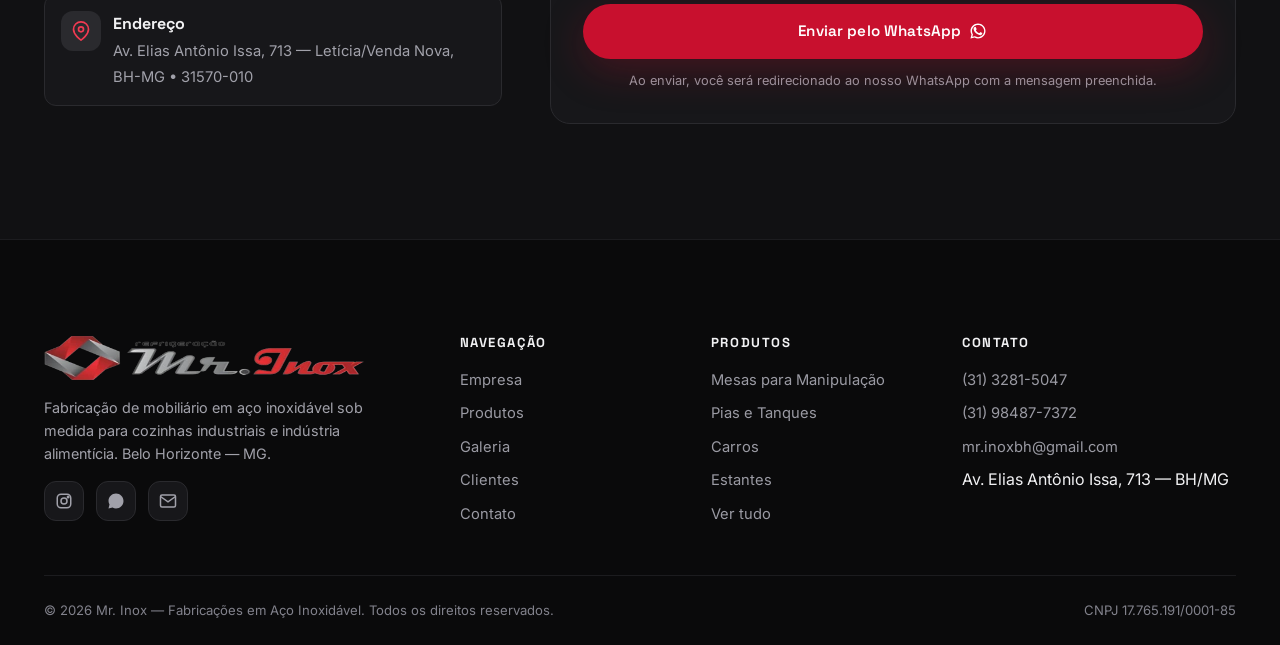
==== commit 6d8d0b78: "nova alteração" ====
--- a/index.html
+++ b/index.html
@@ -19,13 +19,21 @@
   <meta property="og:type" content="website">
 
   <link rel="icon" type="image/png" href="assets/favicon.png">
-
-  <!-- Fonts -->
+  <link rel="canonical" href="https://www.misterinox.com.br/">
+
+  <!-- Preload do LCP (imagem do hero) -->
+  <link rel="preload" as="image" href="assets/catalogo/hero.webp" fetchpriority="high">
+
+  <!-- Fonts (carregamento não-bloqueante) -->
   <link rel="preconnect" href="https://fonts.googleapis.com">
   <link rel="preconnect" href="https://fonts.gstatic.com" crossorigin>
-  <link
+  <link rel="preload" as="style"
     href="https://fonts.googleapis.com/css2?family=Inter:wght@400;500;600;700&family=Space+Grotesk:wght@500;600;700&display=swap"
-    rel="stylesheet">
+    onload="this.onload=null;this.rel='stylesheet'">
+  <noscript>
+    <link rel="stylesheet"
+      href="https://fonts.googleapis.com/css2?family=Inter:wght@400;500;600;700&family=Space+Grotesk:wght@500;600;700&display=swap">
+  </noscript>
 
   <link rel="stylesheet" href="styles.css">
 </head>
@@ -39,7 +47,7 @@
   <header class="site-header">
     <div class="container">
       <a href="#top" class="brand-link" aria-label="Mr. Inox — Página inicial">
-        <img src="assets/logo.png" alt="Mr. Inox">
+        <img decoding="async" src="assets/logo.webp" width="320" height="75" alt="Mr. Inox">
       </a>
 
       <nav class="nav-primary" aria-label="Principal">
@@ -65,6 +73,8 @@
       <button class="menu-toggle" aria-label="Abrir menu" aria-expanded="false"><span></span></button>
     </div>
   </header>
+
+<main id="conteudo">
 
   <!-- =========================================================
      HERO
@@ -109,7 +119,7 @@
         </div>
 
         <div class="hero-visual reveal reveal-delay-2">
-          <img src="assets/catalogo/hero.jpg" alt="Estante em aço inoxidável de quatro planos fabricada pela Mr. Inox">
+          <img src="assets/catalogo/hero.webp" width="680" height="850" fetchpriority="high" decoding="async" alt="Estante em aço inoxidável de quatro planos fabricada pela Mr. Inox">
           <div class="hero-badge">
             <div class="badge-icon">
               <svg viewBox="0 0 24 24" fill="none" stroke="currentColor" stroke-width="2">
@@ -159,7 +169,7 @@
     <div class="container">
       <div class="about-grid">
         <div class="about-visual reveal" style="position:relative;">
-          <img src="assets/info/fabrica-cozinha-industrial-01.jpg" alt="Fábrica Mr. Inox em Belo Horizonte">
+          <img loading="lazy" decoding="async" src="assets/info/fabrica-cozinha-industrial-01.webp" width="760" height="760" alt="Fábrica Mr. Inox em Belo Horizonte">
           <div class="about-floating">
             <strong>14</strong>
             <span>anos transformando aço em soluções de cozinha profissional</span>
@@ -189,7 +199,7 @@
                 <path d="M12 2L3 7v6c0 5 3.5 9 9 11 5.5-2 9-6 9-11V7l-9-5z" />
               </svg>
               <div>
-                <h4>Transparência</h4>
+                <h3>Transparência</h3>
                 <p>Compromisso visível em cada projeto, do orçamento à pós-venda.</p>
               </div>
             </div>
@@ -198,7 +208,7 @@
                 <path d="M20 7L9 18l-5-5" />
               </svg>
               <div>
-                <h4>Comprometimento</h4>
+                <h3>Comprometimento</h3>
                 <p>Prazo, especificação e acabamento entregues como combinados.</p>
               </div>
             </div>
@@ -208,7 +218,7 @@
                 <path d="M12 7v5l3 3" />
               </svg>
               <div>
-                <h4>Experiência</h4>
+                <h3>Experiência</h3>
                 <p>Quase 14 anos refinando técnica, repertório e atendimento.</p>
               </div>
             </div>
@@ -218,7 +228,7 @@
                 <path d="M3 12h18" />
               </svg>
               <div>
-                <h4>Sob medida</h4>
+                <h3>Sob medida</h3>
                 <p>Projeto e fabricação ajustados ao espaço e à operação do cliente.</p>
               </div>
             </div>
@@ -245,7 +255,7 @@
       <div class="products-grid">
         <a href="produtos.html#mesas" class="product-card reveal">
           <div class="product-image">
-            <img src="assets/catalogo/cat-mesas.jpg" alt="Mesa para manipulação em aço inox">
+            <img loading="lazy" decoding="async" src="assets/catalogo/cat-mesas.webp" width="760" height="570" alt="Mesa para manipulação em aço inox">
           </div>
           <div class="product-body">
             <h3>Mesas para Manipulação</h3>
@@ -261,7 +271,7 @@
 
         <a href="produtos.html#pias" class="product-card reveal reveal-delay-1">
           <div class="product-image">
-            <img src="assets/catalogo/cat-pias.jpg" alt="Pia e tanque em aço inox">
+            <img loading="lazy" decoding="async" src="assets/catalogo/cat-pias.webp" width="760" height="570" alt="Pia e tanque em aço inox">
           </div>
           <div class="product-body">
             <h3>Pias e Tanques</h3>
@@ -277,7 +287,7 @@
 
         <a href="produtos.html#carros" class="product-card reveal reveal-delay-2">
           <div class="product-image">
-            <img src="assets/catalogo/cat-carros.jpg" alt="Carro de transporte em aço inox">
+            <img loading="lazy" decoding="async" src="assets/catalogo/cat-carros.webp" width="760" height="570" alt="Carro de transporte em aço inox">
           </div>
           <div class="product-body">
             <h3>Carros</h3>
@@ -293,7 +303,7 @@
 
         <a href="produtos.html#prateleiras" class="product-card reveal">
           <div class="product-image">
-            <img src="assets/catalogo/cat-prateleiras.jpg" alt="Prateleira e escorredor em aço inox">
+            <img loading="lazy" decoding="async" src="assets/catalogo/cat-prateleiras.webp" width="760" height="570" alt="Prateleira e escorredor em aço inox">
           </div>
           <div class="product-body">
             <h3>Prateleiras e Escorredores</h3>
@@ -309,7 +319,7 @@
 
         <a href="produtos.html#estantes" class="product-card reveal reveal-delay-1">
           <div class="product-image">
-            <img src="assets/catalogo/cat-estantes.jpg" alt="Estante industrial em aço inox">
+            <img loading="lazy" decoding="async" src="assets/catalogo/cat-estantes.webp" width="760" height="570" alt="Estante industrial em aço inox">
           </div>
           <div class="product-body">
             <h3>Estantes</h3>
@@ -325,7 +335,7 @@
 
         <a href="produtos.html#higienizacao" class="product-card reveal reveal-delay-2">
           <div class="product-image">
-            <img src="assets/catalogo/cat-higiene.jpg" alt="Lavatório em aço inox">
+            <img loading="lazy" decoding="async" src="assets/catalogo/cat-higiene.webp" width="760" height="570" alt="Lavatório em aço inox">
           </div>
           <div class="product-body">
             <h3>Higienização e Banheiros</h3>
@@ -341,7 +351,7 @@
 
         <a href="produtos.html#armarios" class="product-card reveal">
           <div class="product-image">
-            <img src="assets/catalogo/cat-armarios.jpg" alt="Armário e balcão seco em aço inox">
+            <img loading="lazy" decoding="async" src="assets/catalogo/cat-armarios.webp" width="760" height="570" alt="Armário e balcão seco em aço inox">
           </div>
           <div class="product-body">
             <h3>Armários e Balcões Secos</h3>
@@ -358,7 +368,7 @@
         <a href="https://www.refrigeracaomisterinox.com.br" target="_blank" rel="noopener"
           class="product-card reveal reveal-delay-1">
           <div class="product-image">
-            <img src="assets/produtos/imagem-19.jpg" alt="Equipamentos refrigerados em inox">
+            <img loading="lazy" decoding="async" src="assets/produtos/imagem-19.webp" width="450" height="800" alt="Equipamentos refrigerados em inox">
           </div>
           <div class="product-body">
             <h3>Equipamentos Refrigerados</h3>
@@ -452,29 +462,29 @@
       </div>
 
       <div class="gallery-grid">
-        <div class="gallery-item tall reveal"><img loading="lazy" src="assets/produtos/imagem-01.jpg"
-            alt="Projeto Mr. Inox"></div>
-        <div class="gallery-item reveal reveal-delay-1"><img loading="lazy" src="assets/produtos/imagem-03.jpg"
-            alt="Projeto Mr. Inox"></div>
-        <div class="gallery-item reveal reveal-delay-2"><img loading="lazy" src="assets/produtos/imagem-08.jpg"
-            alt="Projeto Mr. Inox"></div>
-        <div class="gallery-item wide reveal reveal-delay-3"><img loading="lazy"
-            src="assets/slider/mister-tig-inox-05.jpg" alt="Projeto Mr. Inox"></div>
-        <div class="gallery-item reveal"><img loading="lazy" src="assets/produtos/imagem-09.jpg" alt="Projeto Mr. Inox">
-        </div>
-        <div class="gallery-item reveal reveal-delay-1"><img loading="lazy" src="assets/produtos/imagem-12.jpg"
-            alt="Projeto Mr. Inox"></div>
-        <div class="gallery-item reveal reveal-delay-2"><img loading="lazy" src="assets/produtos/imagem-13.jpg"
-            alt="Projeto Mr. Inox"></div>
-        <div class="gallery-item reveal reveal-delay-3"><img loading="lazy" src="assets/produtos/imagem-14.jpg"
-            alt="Projeto Mr. Inox"></div>
-        <div class="gallery-item tall reveal"><img loading="lazy" src="assets/produtos/imagem-19.jpg"
-            alt="Projeto Mr. Inox"></div>
-        <div class="gallery-item reveal reveal-delay-1"><img loading="lazy" src="assets/produtos/imagem-20.jpg"
-            alt="Projeto Mr. Inox"></div>
-        <div class="gallery-item reveal reveal-delay-2"><img loading="lazy" src="assets/produtos/imagem-22.jpg"
-            alt="Projeto Mr. Inox"></div>
-        <div class="gallery-item reveal reveal-delay-3"><img loading="lazy" src="assets/produtos/imagem-24.jpg"
+        <div class="gallery-item tall reveal"><img decoding="async" loading="lazy" src="assets/produtos/imagem-01.webp" width="720" height="540"
+            alt="Projeto Mr. Inox"></div>
+        <div class="gallery-item reveal reveal-delay-1"><img decoding="async" loading="lazy" src="assets/produtos/imagem-03.webp" width="350" height="486"
+            alt="Projeto Mr. Inox"></div>
+        <div class="gallery-item reveal reveal-delay-2"><img decoding="async" loading="lazy" src="assets/produtos/imagem-08.webp" width="720" height="720"
+            alt="Projeto Mr. Inox"></div>
+        <div class="gallery-item wide reveal reveal-delay-3"><img decoding="async" loading="lazy"
+            src="assets/slider/mister-tig-inox-05.webp" width="800" height="375" alt="Projeto Mr. Inox"></div>
+        <div class="gallery-item reveal"><img decoding="async" loading="lazy" src="assets/produtos/imagem-09.webp" width="720" height="720" alt="Projeto Mr. Inox">
+        </div>
+        <div class="gallery-item reveal reveal-delay-1"><img decoding="async" loading="lazy" src="assets/produtos/imagem-12.webp" width="600" height="800"
+            alt="Projeto Mr. Inox"></div>
+        <div class="gallery-item reveal reveal-delay-2"><img decoding="async" loading="lazy" src="assets/produtos/imagem-13.webp" width="360" height="800"
+            alt="Projeto Mr. Inox"></div>
+        <div class="gallery-item reveal reveal-delay-3"><img decoding="async" loading="lazy" src="assets/produtos/imagem-14.webp" width="720" height="540"
+            alt="Projeto Mr. Inox"></div>
+        <div class="gallery-item tall reveal"><img decoding="async" loading="lazy" src="assets/produtos/imagem-19.webp" width="450" height="800"
+            alt="Projeto Mr. Inox"></div>
+        <div class="gallery-item reveal reveal-delay-1"><img decoding="async" loading="lazy" src="assets/produtos/imagem-20.webp" width="600" height="800"
+            alt="Projeto Mr. Inox"></div>
+        <div class="gallery-item reveal reveal-delay-2"><img decoding="async" loading="lazy" src="assets/produtos/imagem-22.webp" width="450" height="800"
+            alt="Projeto Mr. Inox"></div>
+        <div class="gallery-item reveal reveal-delay-3"><img decoding="async" loading="lazy" src="assets/produtos/imagem-24.webp" width="600" height="800"
             alt="Projeto Mr. Inox"></div>
       </div>
     </div>
@@ -483,7 +493,7 @@
   <!-- Lightbox -->
   <div class="lightbox" id="lightbox" role="dialog" aria-modal="true">
     <button aria-label="Fechar">×</button>
-    <img src="" alt="">
+    <img loading="lazy" decoding="async" src="" alt="">
   </div>
 
   <!-- =========================================================
@@ -500,45 +510,45 @@
         </p>
       </div>
 
-      <div class="logo-cloud reveal" aria-label="Marcas atendidas pela Mr. Inox">
+      <div class="logo-cloud reveal" role="group" aria-label="Marcas atendidas pela Mr. Inox">
         <div class="logo-track">
-          <div class="logo-item"><img loading="lazy" src="assets/clientes/empresas-ultracongeladas-01.png"
-              alt="Cliente Mr. Inox"></div>
-          <div class="logo-item"><img loading="lazy" src="assets/clientes/empresas-ultracongeladas-02.png"
-              alt="Cliente Mr. Inox"></div>
-          <div class="logo-item"><img loading="lazy" src="assets/clientes/empresas-ultracongeladas-03.png"
-              alt="Cliente Mr. Inox"></div>
-          <div class="logo-item"><img loading="lazy" src="assets/clientes/empresas-ultracongeladas-04.png"
-              alt="Cliente Mr. Inox"></div>
-          <div class="logo-item"><img loading="lazy" src="assets/clientes/empresas-ultracongeladas-05.png"
-              alt="Cliente Mr. Inox"></div>
-          <div class="logo-item"><img loading="lazy" src="assets/clientes/empresas-ultracongeladas-06.png"
-              alt="Cliente Mr. Inox"></div>
-          <div class="logo-item"><img loading="lazy" src="assets/clientes/empresas-ultracongeladas-07.png"
-              alt="Cliente Mr. Inox"></div>
-          <div class="logo-item"><img loading="lazy" src="assets/clientes/empresas-ultracongeladas-08.png"
-              alt="Cliente Mr. Inox"></div>
-          <div class="logo-item"><img loading="lazy" src="assets/clientes/empresas-ultracongeladas-09.png"
-              alt="Cliente Mr. Inox"></div>
-          <div class="logo-item"><img loading="lazy" src="assets/clientes/empresas-ultracongeladas-10.png"
-              alt="Cliente Mr. Inox"></div>
-          <div class="logo-item"><img loading="lazy" src="assets/clientes/empresas-ultracongeladas-11.png"
-              alt="Cliente Mr. Inox"></div>
-          <div class="logo-item"><img loading="lazy" src="assets/clientes/empresas-ultracongeladas-12.png"
-              alt="Cliente Mr. Inox"></div>
-          <div class="logo-item"><img loading="lazy" src="assets/clientes/empresas-ultracongeladas-13.png"
-              alt="Cliente Mr. Inox"></div>
-          <div class="logo-item"><img loading="lazy" src="assets/clientes/empresas-ultracongeladas-14.png"
-              alt="Cliente Mr. Inox"></div>
-          <div class="logo-item"><img loading="lazy" src="assets/clientes/empresas-ultracongeladas-15.png"
-              alt="Cliente Mr. Inox"></div>
-          <div class="logo-item"><img loading="lazy" src="assets/clientes/empresas-ultracongeladas-16.png"
-              alt="Cliente Mr. Inox"></div>
-          <div class="logo-item"><img loading="lazy" src="assets/clientes/empresas-ultracongeladas-17.png"
-              alt="Cliente Mr. Inox"></div>
-          <div class="logo-item"><img loading="lazy" src="assets/clientes/empresas-ultracongeladas-18.png"
-              alt="Cliente Mr. Inox"></div>
-          <div class="logo-item"><img loading="lazy" src="assets/clientes/empresas-ultracongeladas-19.png"
+          <div class="logo-item"><img decoding="async" loading="lazy" src="assets/clientes/empresas-ultracongeladas-01.webp" width="320" height="357"
+              alt="Cliente Mr. Inox"></div>
+          <div class="logo-item"><img decoding="async" loading="lazy" src="assets/clientes/empresas-ultracongeladas-02.webp" width="320" height="307"
+              alt="Cliente Mr. Inox"></div>
+          <div class="logo-item"><img decoding="async" loading="lazy" src="assets/clientes/empresas-ultracongeladas-03.webp" width="320" height="343"
+              alt="Cliente Mr. Inox"></div>
+          <div class="logo-item"><img decoding="async" loading="lazy" src="assets/clientes/empresas-ultracongeladas-04.webp" width="320" height="318"
+              alt="Cliente Mr. Inox"></div>
+          <div class="logo-item"><img decoding="async" loading="lazy" src="assets/clientes/empresas-ultracongeladas-05.webp" width="320" height="323"
+              alt="Cliente Mr. Inox"></div>
+          <div class="logo-item"><img decoding="async" loading="lazy" src="assets/clientes/empresas-ultracongeladas-06.webp" width="320" height="310"
+              alt="Cliente Mr. Inox"></div>
+          <div class="logo-item"><img decoding="async" loading="lazy" src="assets/clientes/empresas-ultracongeladas-07.webp" width="320" height="318"
+              alt="Cliente Mr. Inox"></div>
+          <div class="logo-item"><img decoding="async" loading="lazy" src="assets/clientes/empresas-ultracongeladas-08.webp" width="320" height="317"
+              alt="Cliente Mr. Inox"></div>
+          <div class="logo-item"><img decoding="async" loading="lazy" src="assets/clientes/empresas-ultracongeladas-09.webp" width="320" height="340"
+              alt="Cliente Mr. Inox"></div>
+          <div class="logo-item"><img decoding="async" loading="lazy" src="assets/clientes/empresas-ultracongeladas-10.webp" width="320" height="315"
+              alt="Cliente Mr. Inox"></div>
+          <div class="logo-item"><img decoding="async" loading="lazy" src="assets/clientes/empresas-ultracongeladas-11.webp" width="320" height="325"
+              alt="Cliente Mr. Inox"></div>
+          <div class="logo-item"><img decoding="async" loading="lazy" src="assets/clientes/empresas-ultracongeladas-12.webp" width="320" height="341"
+              alt="Cliente Mr. Inox"></div>
+          <div class="logo-item"><img decoding="async" loading="lazy" src="assets/clientes/empresas-ultracongeladas-13.webp" width="320" height="353"
+              alt="Cliente Mr. Inox"></div>
+          <div class="logo-item"><img decoding="async" loading="lazy" src="assets/clientes/empresas-ultracongeladas-14.webp" width="320" height="323"
+              alt="Cliente Mr. Inox"></div>
+          <div class="logo-item"><img decoding="async" loading="lazy" src="assets/clientes/empresas-ultracongeladas-15.webp" width="320" height="324"
+              alt="Cliente Mr. Inox"></div>
+          <div class="logo-item"><img decoding="async" loading="lazy" src="assets/clientes/empresas-ultracongeladas-16.webp" width="320" height="304"
+              alt="Cliente Mr. Inox"></div>
+          <div class="logo-item"><img decoding="async" loading="lazy" src="assets/clientes/empresas-ultracongeladas-17.webp" width="320" height="324"
+              alt="Cliente Mr. Inox"></div>
+          <div class="logo-item"><img decoding="async" loading="lazy" src="assets/clientes/empresas-ultracongeladas-18.webp" width="320" height="336"
+              alt="Cliente Mr. Inox"></div>
+          <div class="logo-item"><img decoding="async" loading="lazy" src="assets/clientes/empresas-ultracongeladas-19.webp" width="320" height="321"
               alt="Cliente Mr. Inox"></div>
         </div>
       </div>
@@ -709,11 +719,13 @@
   <!-- =========================================================
      FOOTER
      ========================================================= -->
-  <footer class="site-footer">
+  </main>
+
+<footer class="site-footer">
     <div class="container">
       <div class="footer-grid">
         <div class="footer-brand">
-          <img src="assets/logo.png" alt="Mr. Inox">
+          <img decoding="async" src="assets/logo.webp" width="320" height="75" alt="Mr. Inox">
           <p>
             Fabricação de mobiliário em aço inoxidável sob medida para cozinhas
             industriais e indústria alimentícia. Belo Horizonte — MG.
--- a/styles.css
+++ b/styles.css
@@ -17,15 +17,15 @@
   --steel-100: #f1f1f3;
   --steel-200: #d4d4d8;
   --steel-300: #a1a1aa;
-  --steel-400: #71717a;
-  --steel-500: #52525b;
+  --steel-400: #9a9aa3;
+  --steel-500: #82828c;
   --steel-600: #3f3f46;
   --steel-700: #2a2a2e;
   --steel-800: #1c1c1f;
 
   /* Brand */
   --brand:        #c8102e;
-  --brand-bright: #e11d3c;
+  --brand-bright: #f23a52;
   --brand-dark:   #8b0a1f;
   --brand-glow:   rgba(200, 16, 46, 0.35);
 
@@ -590,7 +590,7 @@
   border-radius: var(--r-md);
 }
 .about-pillars .pillar svg { width: 24px; height: 24px; color: var(--brand-bright); flex-shrink:0; }
-.about-pillars .pillar h4 { margin-bottom: 4px; }
+.about-pillars .pillar h3 { font-size: 1.05rem; margin-bottom: 4px; }
 .about-pillars .pillar p { font-size: .92rem; margin: 0; }
 @media (max-width: 540px) {
   .about-pillars { grid-template-columns: 1fr; }
@@ -883,7 +883,7 @@
   content: '';
   position: absolute;
   inset: 0;
-  background: url('assets/slider/banner-13.png') center/cover;
+  background: url('assets/slider/banner-13.webp') center/cover;
   opacity: .12;
   z-index: -1;
 }
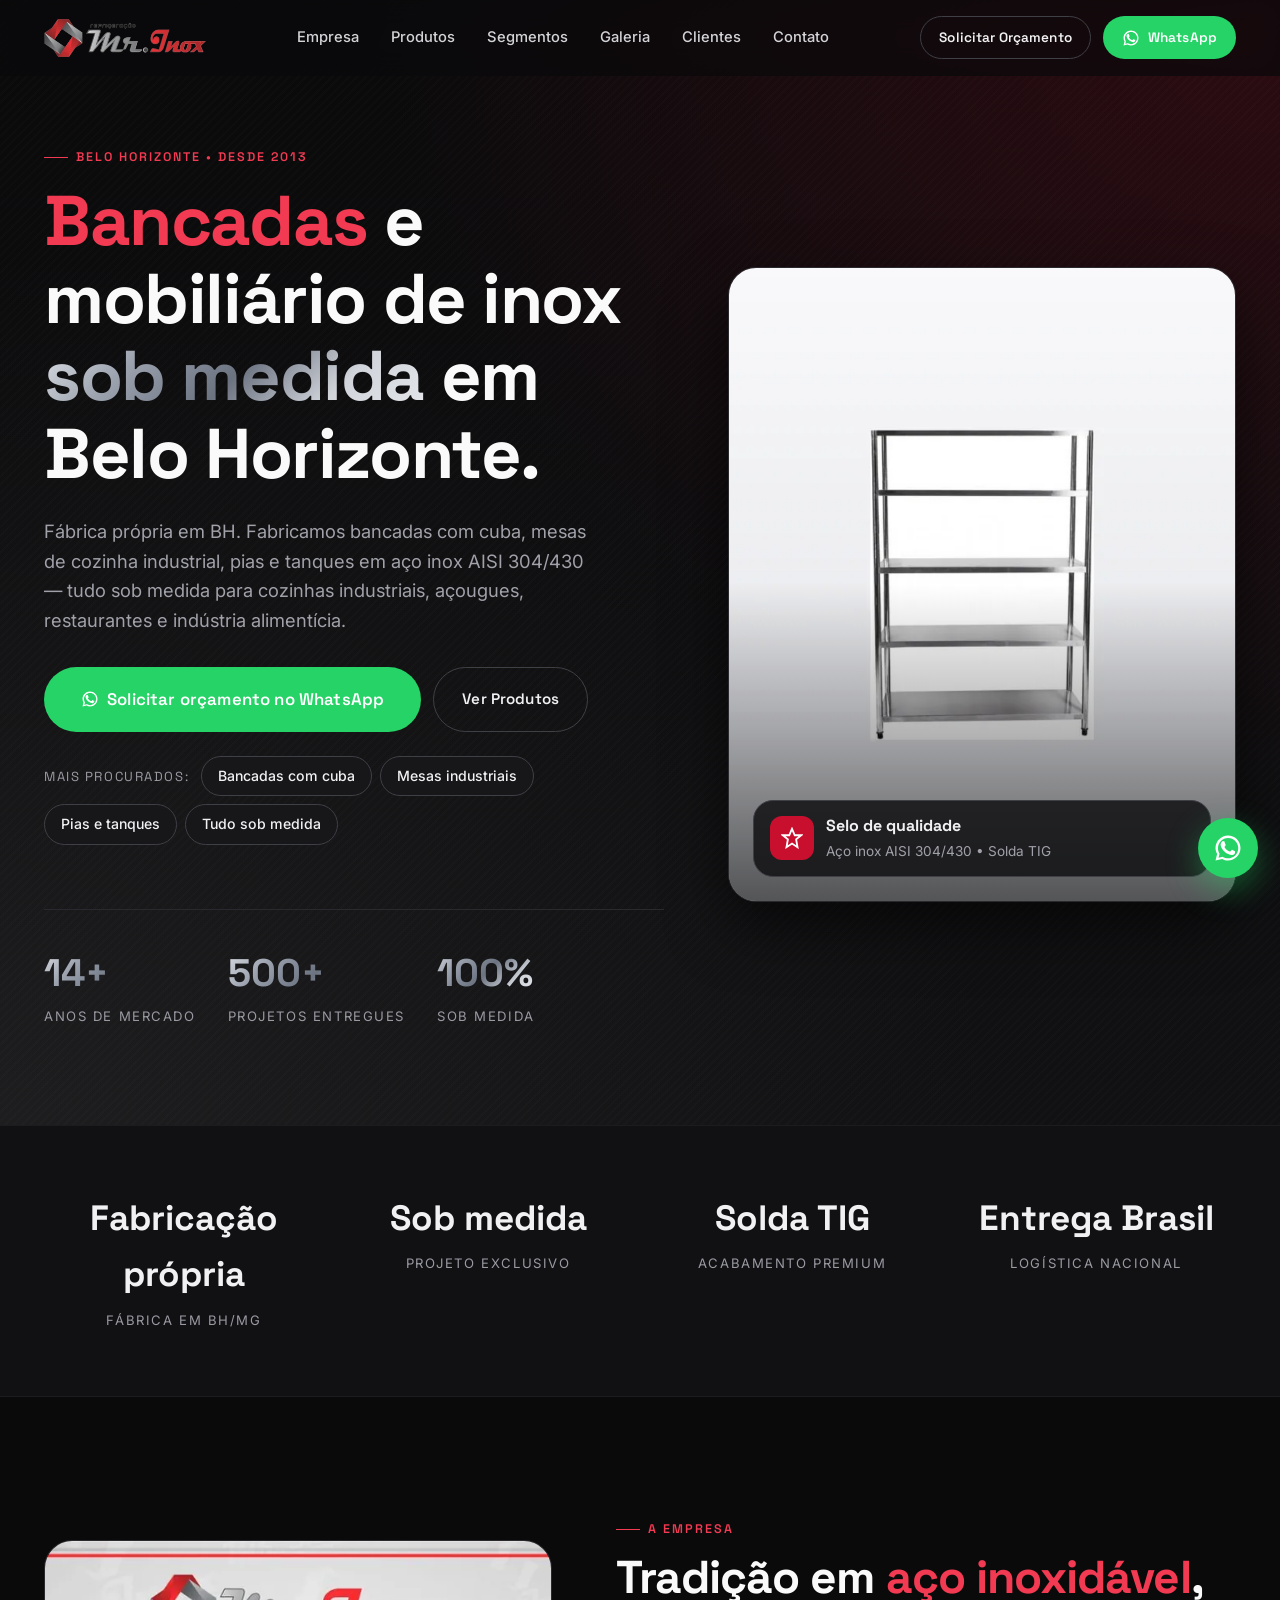
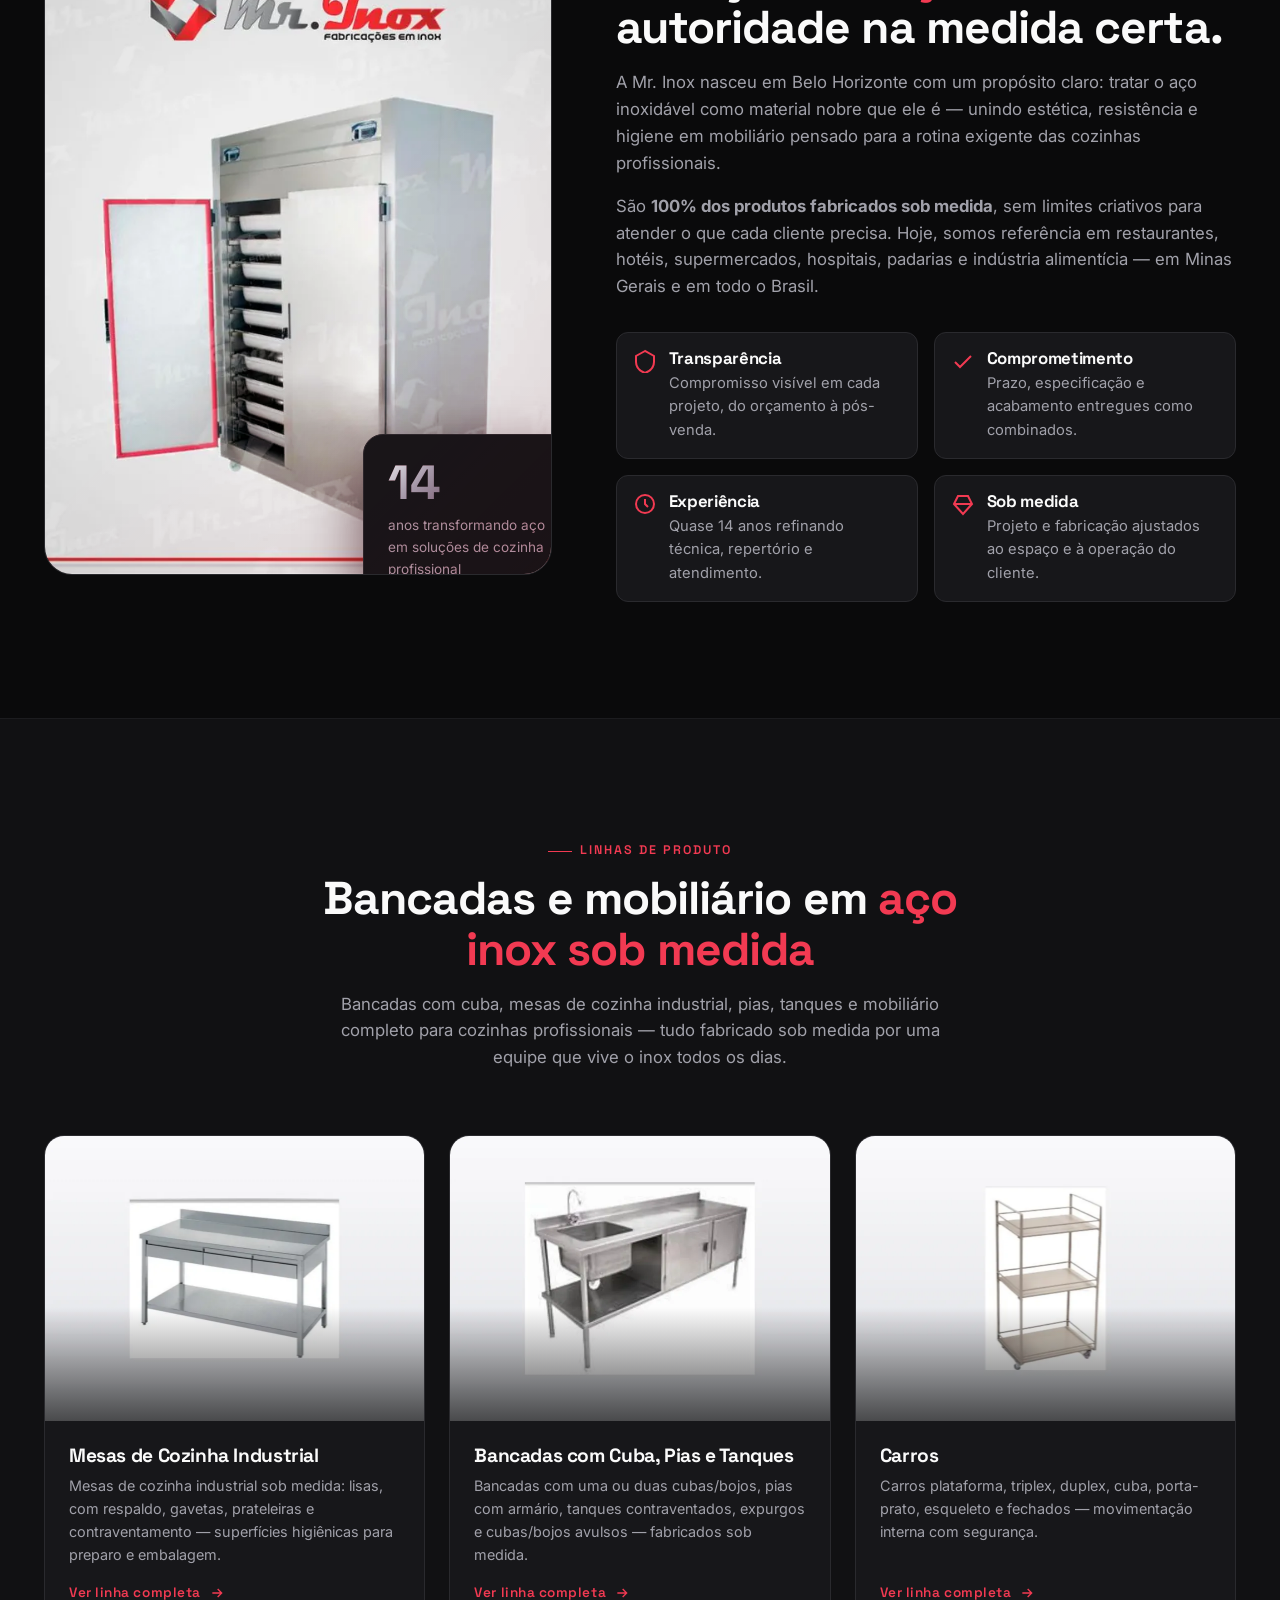
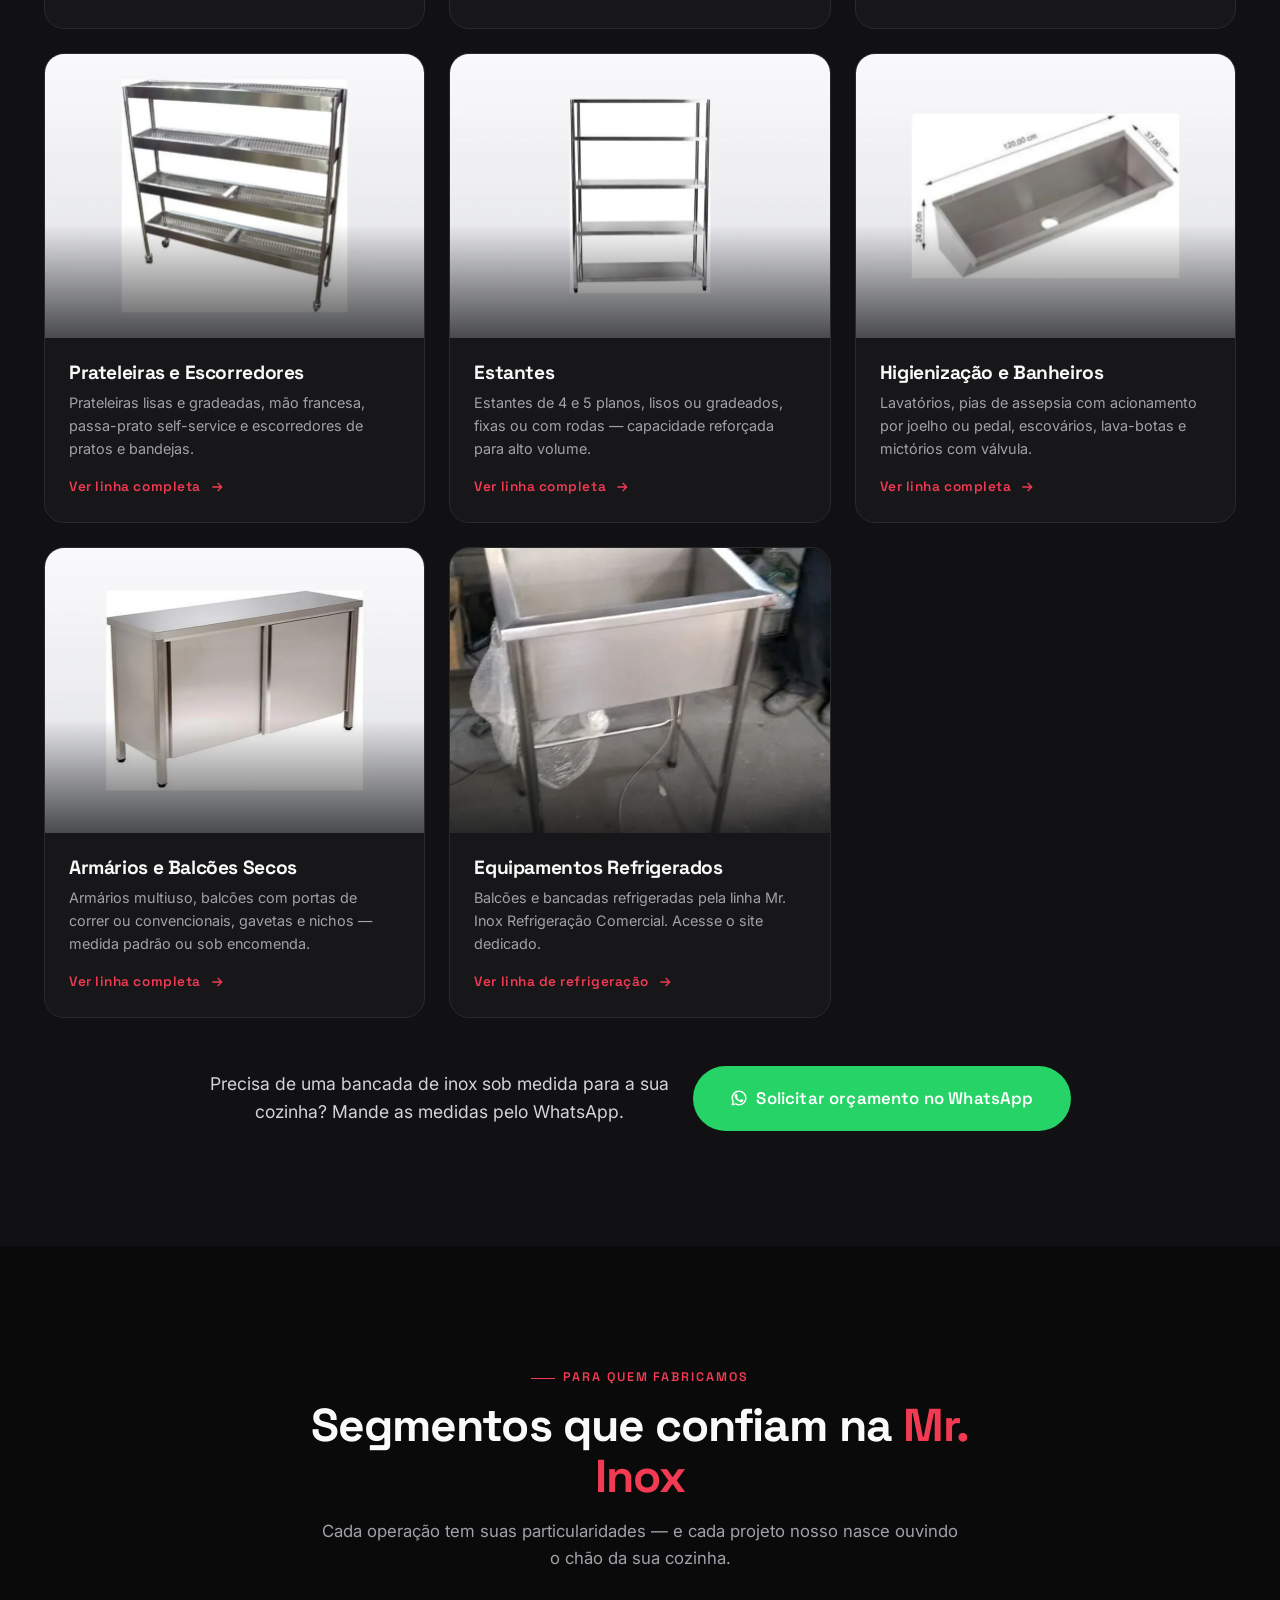
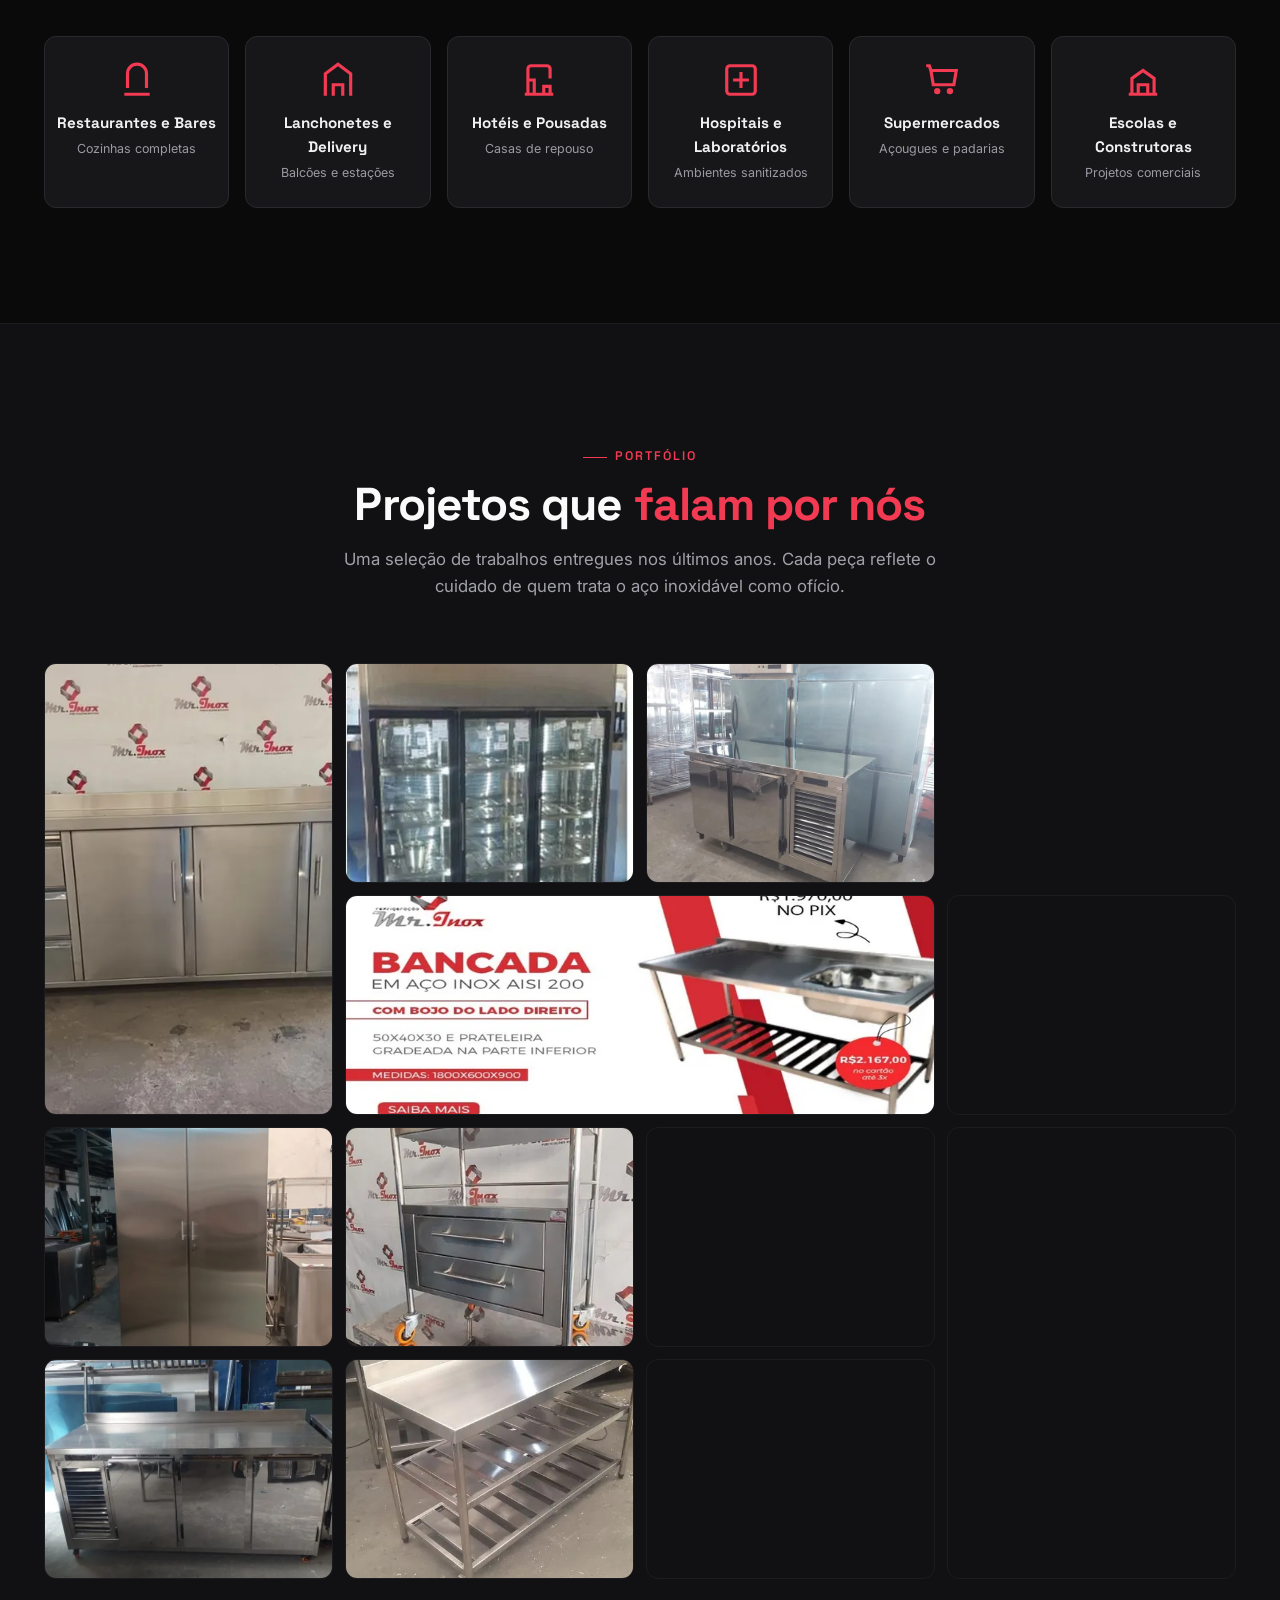
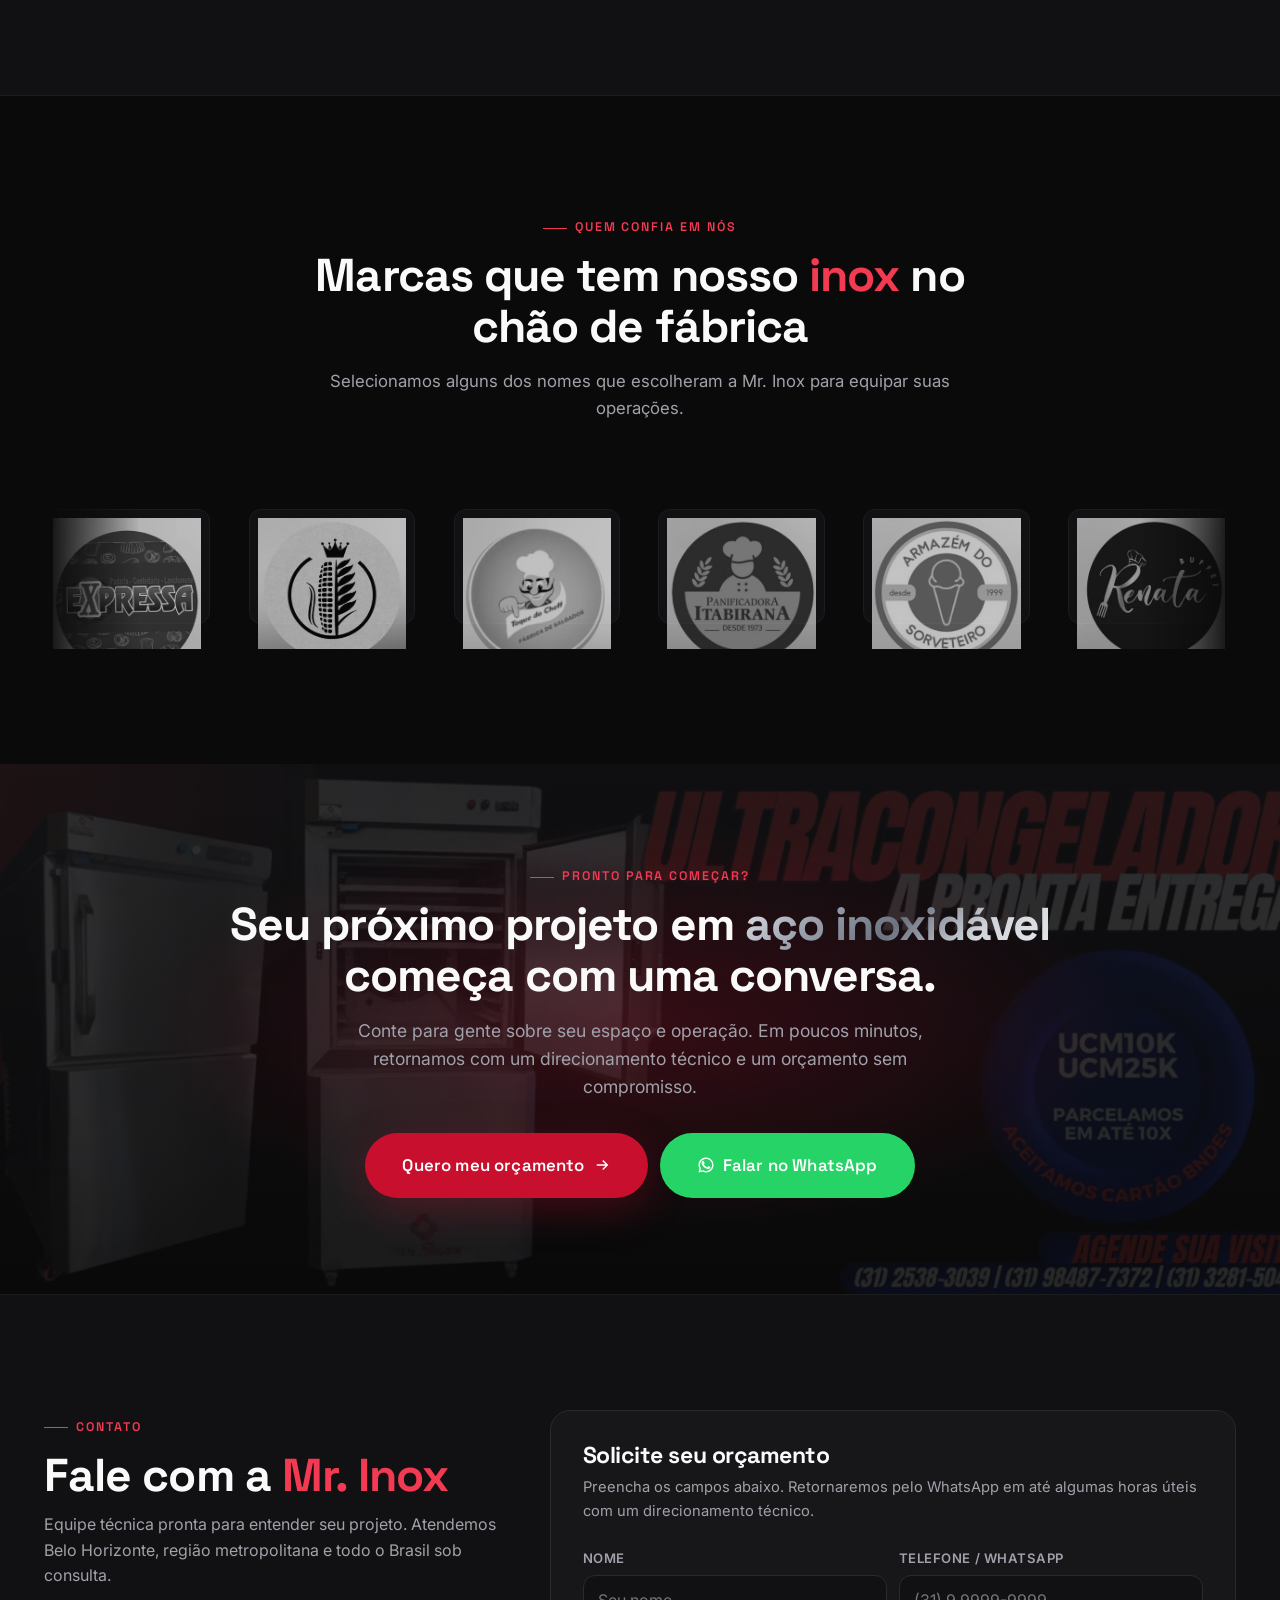
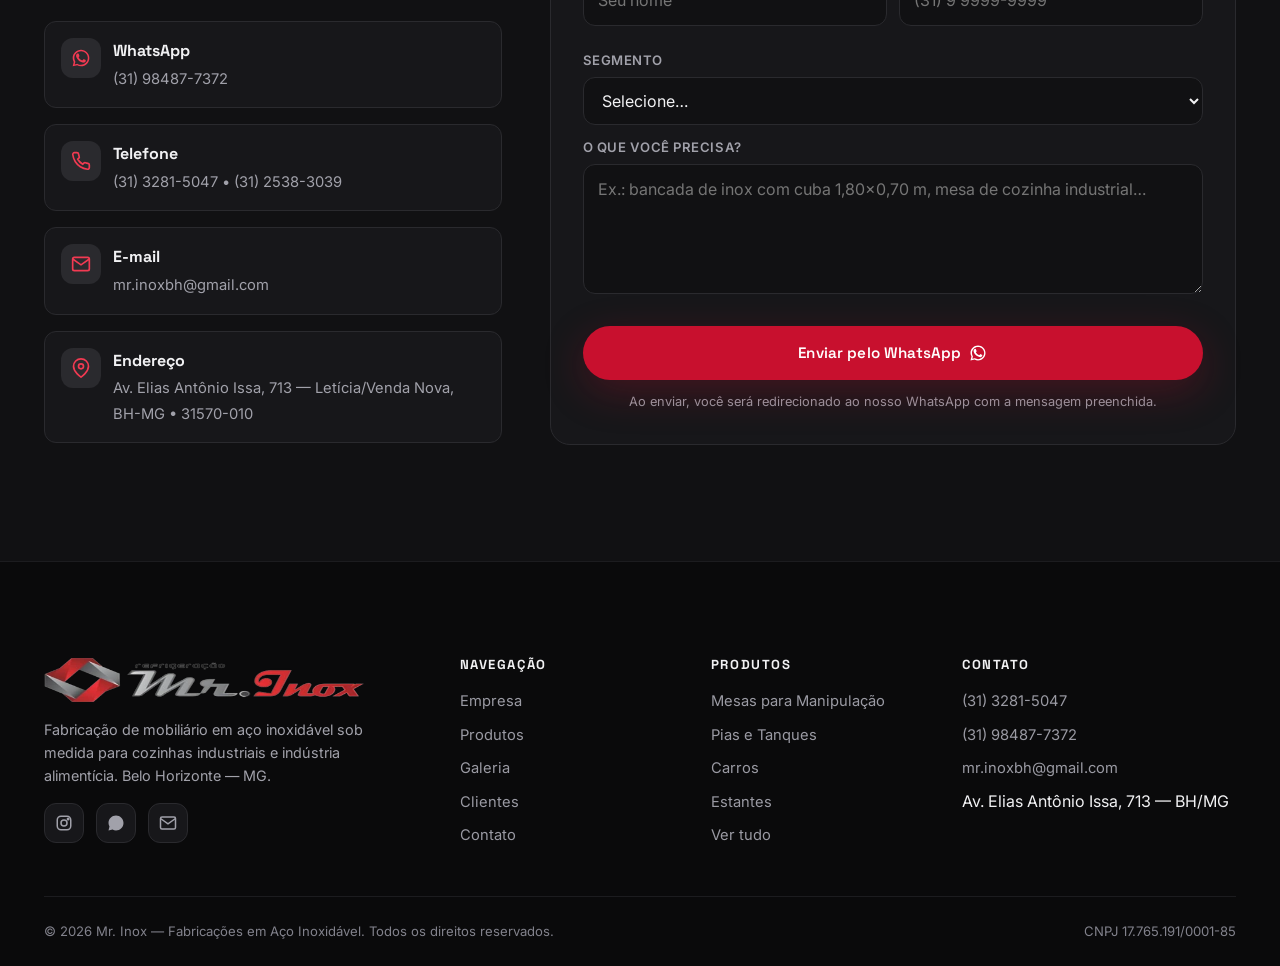
==== commit 854d59f6: "nova alteração alinhamento de anúncios" ====
--- a/index.html
+++ b/index.html
@@ -2,19 +2,29 @@
 <html lang="pt-BR">
 
 <head>
+  <!-- Google Tag Manager -->
+  <script>(function (w, d, s, l, i) {
+      w[l] = w[l] || []; w[l].push({
+        'gtm.start':
+          new Date().getTime(), event: 'gtm.js'
+      }); var f = d.getElementsByTagName(s)[0],
+        j = d.createElement(s), dl = l != 'dataLayer' ? '&l=' + l : ''; j.async = true; j.src =
+          'https://www.googletagmanager.com/gtm.js?id=' + i + dl; f.parentNode.insertBefore(j, f);
+    })(window, document, 'script', 'dataLayer', 'GTM-5LB4DCGJ');</script>
+  <!-- End Google Tag Manager -->
   <meta charset="UTF-8">
   <meta name="viewport" content="width=device-width, initial-scale=1.0">
   <meta name="theme-color" content="#0a0a0b">
-  <title>Mr. Inox — Mobiliário em Aço Inoxidável para Cozinhas Industriais | BH</title>
+  <title>Bancada de Inox Sob Medida em BH | Mr. Inox — Cozinha Industrial</title>
   <meta name="description"
-    content="Há quase 14 anos fabricando mobiliário em aço inox sob medida para cozinhas industriais, açougues, restaurantes e indústria alimentícia. Belo Horizonte (MG).">
+    content="Bancada de inox sob medida em Belo Horizonte: bancadas com cuba, mesas de cozinha industrial, pias e tanques. Fábrica própria em BH, aço AISI 304/430, solda TIG. Peça seu orçamento no WhatsApp.">
   <meta name="keywords"
-    content="aço inox, cozinha industrial, mobiliário inox, fabricação sob medida, Belo Horizonte, Mr Inox">
+    content="bancada inox bh, bancada inox sob medida, bancada inox com cuba, bancada inox cozinha industrial, mesa de cozinha industrial, aço inox, mobiliário inox, Belo Horizonte, Mr Inox">
 
   <!-- Open Graph -->
-  <meta property="og:title" content="Mr. Inox — Aço inox com a excelência de quase 14 anos de mercado">
+  <meta property="og:title" content="Bancada de Inox Sob Medida em BH | Mr. Inox">
   <meta property="og:description"
-    content="Fabricação sob medida de mobiliário em aço inoxidável para cozinhas industriais. BH/MG.">
+    content="Bancadas com cuba, mesas de cozinha industrial e mobiliário em aço inox sob medida. Fábrica própria em Belo Horizonte/MG.">
   <meta property="og:image" content="assets/slider/banner-14.jpg">
   <meta property="og:type" content="website">
 
@@ -39,7 +49,10 @@
 </head>
 
 <body>
-
+  <!-- Google Tag Manager (noscript) -->
+  <noscript><iframe src="https://www.googletagmanager.com/ns.html?id=GTM-5LB4DCGJ" height="0" width="0"
+      style="display:none;visibility:hidden"></iframe></noscript>
+  <!-- End Google Tag Manager (noscript) -->
   <!-- =========================================================
      HEADER
      ========================================================= -->
@@ -74,613 +87,664 @@
     </div>
   </header>
 
-<main id="conteudo">
-
-  <!-- =========================================================
+  <main id="conteudo">
+
+    <!-- =========================================================
      HERO
      ========================================================= -->
-  <section class="hero" id="top">
-    <div class="container">
-      <div class="hero-grid">
-        <div class="hero-copy">
-          <span class="eyebrow reveal">Belo Horizonte • Desde 2013</span>
-          <h1 class="reveal reveal-delay-1">
-            Quase <strong>14 anos</strong> moldando <span class="text-steel">excelência</span> em aço inoxidável.
-          </h1>
-          <p class="reveal reveal-delay-2">
-            Fabricação sob medida de mobiliário em inox para cozinhas industriais, açougues,
-            restaurantes e indústria alimentícia. Da concepção à entrega, com a robustez de
-            quem construiu autoridade entregando projeto após projeto.
+    <section class="hero" id="top">
+      <div class="container">
+        <div class="hero-grid">
+          <div class="hero-copy">
+            <span class="eyebrow reveal">Belo Horizonte • Desde 2013</span>
+            <h1 class="reveal reveal-delay-1">
+              <strong>Bancadas</strong> e mobiliário de inox <span class="text-steel">sob medida</span> em Belo
+              Horizonte.
+            </h1>
+            <p class="reveal reveal-delay-2">
+              Fábrica própria em BH. Fabricamos bancadas com cuba, mesas de cozinha industrial,
+              pias e tanques em aço inox AISI 304/430 — tudo sob medida para cozinhas industriais,
+              açougues, restaurantes e indústria alimentícia.
+            </p>
+            <div class="hero-cta reveal reveal-delay-3">
+              <a href="https://wa.me/5531984877372?text=Ol%C3%A1%21%20Gostaria%20de%20um%20or%C3%A7amento%20de%20bancada%20de%20inox%20sob%20medida."
+                class="btn btn-whats btn-lg" target="_blank" rel="noopener">
+                <svg viewBox="0 0 24 24" fill="currentColor">
+                  <path
+                    d="M17.5 14.4c-.3-.1-1.7-.8-1.9-.9-.3-.1-.5-.1-.7.1-.2.3-.8.9-1 1.1-.2.2-.4.2-.6.1-.3-.1-1.2-.4-2.4-1.4-.9-.8-1.5-1.7-1.6-2-.2-.3 0-.4.1-.6.1-.1.3-.4.4-.5.1-.2.2-.3.3-.5.1-.2 0-.4 0-.5-.1-.1-.7-1.7-.9-2.3-.2-.6-.5-.5-.7-.5h-.6c-.2 0-.5.1-.8.4-.3.3-1 1-1 2.5s1 2.9 1.2 3.1c.1.2 2 3.1 4.9 4.3.7.3 1.2.5 1.6.6.7.2 1.3.2 1.8.1.6-.1 1.7-.7 1.9-1.4.2-.7.2-1.2.2-1.4 0-.1-.2-.2-.5-.3zM12 2C6.5 2 2 6.5 2 12c0 1.7.5 3.3 1.3 4.7L2 22l5.4-1.3c1.4.8 2.9 1.2 4.6 1.2 5.5 0 10-4.5 10-10S17.5 2 12 2zm0 18.2c-1.5 0-2.9-.4-4.1-1.1l-.3-.2-3.2.8.9-3.1-.2-.3c-.7-1.2-1.1-2.7-1.1-4.2 0-4.5 3.6-8.1 8.1-8.1s8.1 3.6 8.1 8.1c-.1 4.5-3.7 8.1-8.2 8.1z" />
+                </svg>
+                Solicitar orçamento no WhatsApp
+              </a>
+              <a href="#produtos" class="btn btn-ghost">Ver Produtos</a>
+            </div>
+
+            <div class="hero-shortcuts reveal reveal-delay-3" aria-label="Atalhos para produtos mais procurados">
+              <span class="hero-shortcuts-label">Mais procurados:</span>
+              <a href="produtos.html#pias">Bancadas com cuba</a>
+              <a href="produtos.html#mesas">Mesas industriais</a>
+              <a href="produtos.html#pias">Pias e tanques</a>
+              <a href="produtos.html">Tudo sob medida</a>
+            </div>
+
+            <div class="hero-stats reveal reveal-delay-4">
+              <div class="stat">
+                <strong data-count="14" data-suffix="+">0</strong>
+                <span>Anos de mercado</span>
+              </div>
+              <div class="stat">
+                <strong data-count="500" data-suffix="+">0</strong>
+                <span>Projetos entregues</span>
+              </div>
+              <div class="stat">
+                <strong data-count="100" data-suffix="%">0</strong>
+                <span>Sob medida</span>
+              </div>
+            </div>
+          </div>
+
+          <div class="hero-visual reveal reveal-delay-2">
+            <img src="assets/catalogo/hero.webp" width="680" height="850" fetchpriority="high" decoding="async"
+              alt="Estante em aço inoxidável de quatro planos fabricada pela Mr. Inox">
+            <div class="hero-badge">
+              <div class="badge-icon">
+                <svg viewBox="0 0 24 24" fill="none" stroke="currentColor" stroke-width="2">
+                  <path d="M12 2l3 7h7l-5.5 4.5L18 22l-6-4-6 4 1.5-8.5L2 9h7z" />
+                </svg>
+              </div>
+              <div>
+                <strong>Selo de qualidade</strong>
+                <span>Aço inox AISI 304/430 • Solda TIG</span>
+              </div>
+            </div>
+          </div>
+        </div>
+      </div>
+    </section>
+
+    <!-- =========================================================
+     TRUST STRIP
+     ========================================================= -->
+    <section class="trust-strip tight">
+      <div class="container">
+        <div class="trust-grid">
+          <div class="trust-item reveal">
+            <strong>Fabricação própria</strong>
+            <span>Fábrica em BH/MG</span>
+          </div>
+          <div class="trust-item reveal reveal-delay-1">
+            <strong>Sob medida</strong>
+            <span>Projeto exclusivo</span>
+          </div>
+          <div class="trust-item reveal reveal-delay-2">
+            <strong>Solda TIG</strong>
+            <span>Acabamento premium</span>
+          </div>
+          <div class="trust-item reveal reveal-delay-3">
+            <strong>Entrega Brasil</strong>
+            <span>Logística nacional</span>
+          </div>
+        </div>
+      </div>
+    </section>
+
+    <!-- =========================================================
+     ABOUT
+     ========================================================= -->
+    <section class="about" id="sobre">
+      <div class="container">
+        <div class="about-grid">
+          <div class="about-visual reveal" style="position:relative;">
+            <img loading="lazy" decoding="async" src="assets/info/fabrica-cozinha-industrial-01.webp" width="760"
+              height="760" alt="Fábrica Mr. Inox em Belo Horizonte">
+            <div class="about-floating">
+              <strong>14</strong>
+              <span>anos transformando aço em soluções de cozinha profissional</span>
+            </div>
+          </div>
+
+          <div class="about-content reveal reveal-delay-1">
+            <span class="eyebrow">A Empresa</span>
+            <h2 class="section-title">
+              Tradição em <strong>aço inoxidável</strong>, autoridade na medida certa.
+            </h2>
+            <p>
+              A Mr. Inox nasceu em Belo Horizonte com um propósito claro: tratar o aço
+              inoxidável como material nobre que ele é — unindo estética, resistência e
+              higiene em mobiliário pensado para a rotina exigente das cozinhas profissionais.
+            </p>
+            <p>
+              São <strong>100% dos produtos fabricados sob medida</strong>, sem limites
+              criativos para atender o que cada cliente precisa. Hoje, somos referência
+              em restaurantes, hotéis, supermercados, hospitais, padarias e indústria
+              alimentícia — em Minas Gerais e em todo o Brasil.
+            </p>
+
+            <div class="about-pillars">
+              <div class="pillar">
+                <svg viewBox="0 0 24 24" fill="none" stroke="currentColor" stroke-width="2">
+                  <path d="M12 2L3 7v6c0 5 3.5 9 9 11 5.5-2 9-6 9-11V7l-9-5z" />
+                </svg>
+                <div>
+                  <h3>Transparência</h3>
+                  <p>Compromisso visível em cada projeto, do orçamento à pós-venda.</p>
+                </div>
+              </div>
+              <div class="pillar">
+                <svg viewBox="0 0 24 24" fill="none" stroke="currentColor" stroke-width="2">
+                  <path d="M20 7L9 18l-5-5" />
+                </svg>
+                <div>
+                  <h3>Comprometimento</h3>
+                  <p>Prazo, especificação e acabamento entregues como combinados.</p>
+                </div>
+              </div>
+              <div class="pillar">
+                <svg viewBox="0 0 24 24" fill="none" stroke="currentColor" stroke-width="2">
+                  <circle cx="12" cy="12" r="9" />
+                  <path d="M12 7v5l3 3" />
+                </svg>
+                <div>
+                  <h3>Experiência</h3>
+                  <p>Quase 14 anos refinando técnica, repertório e atendimento.</p>
+                </div>
+              </div>
+              <div class="pillar">
+                <svg viewBox="0 0 24 24" fill="none" stroke="currentColor" stroke-width="2">
+                  <path d="M3 12l4-8h10l4 8-9 10z" />
+                  <path d="M3 12h18" />
+                </svg>
+                <div>
+                  <h3>Sob medida</h3>
+                  <p>Projeto e fabricação ajustados ao espaço e à operação do cliente.</p>
+                </div>
+              </div>
+            </div>
+          </div>
+        </div>
+      </div>
+    </section>
+
+    <!-- =========================================================
+     PRODUCTS
+     ========================================================= -->
+    <section class="products" id="produtos">
+      <div class="container">
+        <div class="section-header reveal">
+          <span class="eyebrow">Linhas de Produto</span>
+          <h2 class="section-title">Bancadas e mobiliário em <span class="text-brand">aço inox sob medida</span></h2>
+          <p class="section-lead">
+            Bancadas com cuba, mesas de cozinha industrial, pias, tanques e mobiliário completo
+            para cozinhas profissionais — tudo fabricado sob medida por uma equipe que vive o inox todos os dias.
           </p>
-          <div class="hero-cta reveal reveal-delay-3">
-            <a href="#contato" class="btn btn-primary">
-              Solicitar Orçamento
+        </div>
+
+        <div class="products-grid">
+          <a href="produtos.html#mesas" class="product-card reveal">
+            <div class="product-image">
+              <img loading="lazy" decoding="async" src="assets/catalogo/cat-mesas.webp" width="760" height="570"
+                alt="Mesa de cozinha industrial em aço inox sob medida">
+            </div>
+            <div class="product-body">
+              <h3>Mesas de Cozinha Industrial</h3>
+              <p>Mesas de cozinha industrial sob medida: lisas, com respaldo, gavetas, prateleiras e contraventamento —
+                superfícies higiênicas para preparo e embalagem.</p>
+              <span class="product-cta">Ver linha completa
+                <svg viewBox="0 0 24 24" fill="none" stroke="currentColor" stroke-width="2">
+                  <path d="M5 12h14M13 6l6 6-6 6" />
+                </svg>
+              </span>
+            </div>
+          </a>
+
+          <a href="produtos.html#pias" class="product-card reveal reveal-delay-1">
+            <div class="product-image">
+              <img loading="lazy" decoding="async" src="assets/catalogo/cat-pias.webp" width="760" height="570"
+                alt="Bancada de inox com cuba, pia e tanque sob medida">
+            </div>
+            <div class="product-body">
+              <h3>Bancadas com Cuba, Pias e Tanques</h3>
+              <p>Bancadas com uma ou duas cubas/bojos, pias com armário, tanques contraventados, expurgos e cubas/bojos
+                avulsos — fabricados sob medida.</p>
+              <span class="product-cta">Ver linha completa
+                <svg viewBox="0 0 24 24" fill="none" stroke="currentColor" stroke-width="2">
+                  <path d="M5 12h14M13 6l6 6-6 6" />
+                </svg>
+              </span>
+            </div>
+          </a>
+
+          <a href="produtos.html#carros" class="product-card reveal reveal-delay-2">
+            <div class="product-image">
+              <img loading="lazy" decoding="async" src="assets/catalogo/cat-carros.webp" width="760" height="570"
+                alt="Carro de transporte em aço inox">
+            </div>
+            <div class="product-body">
+              <h3>Carros</h3>
+              <p>Carros plataforma, triplex, duplex, cuba, porta-prato, esqueleto e fechados — movimentação interna com
+                segurança.</p>
+              <span class="product-cta">Ver linha completa
+                <svg viewBox="0 0 24 24" fill="none" stroke="currentColor" stroke-width="2">
+                  <path d="M5 12h14M13 6l6 6-6 6" />
+                </svg>
+              </span>
+            </div>
+          </a>
+
+          <a href="produtos.html#prateleiras" class="product-card reveal">
+            <div class="product-image">
+              <img loading="lazy" decoding="async" src="assets/catalogo/cat-prateleiras.webp" width="760" height="570"
+                alt="Prateleira e escorredor em aço inox">
+            </div>
+            <div class="product-body">
+              <h3>Prateleiras e Escorredores</h3>
+              <p>Prateleiras lisas e gradeadas, mão francesa, passa-prato self-service e escorredores de pratos e
+                bandejas.</p>
+              <span class="product-cta">Ver linha completa
+                <svg viewBox="0 0 24 24" fill="none" stroke="currentColor" stroke-width="2">
+                  <path d="M5 12h14M13 6l6 6-6 6" />
+                </svg>
+              </span>
+            </div>
+          </a>
+
+          <a href="produtos.html#estantes" class="product-card reveal reveal-delay-1">
+            <div class="product-image">
+              <img loading="lazy" decoding="async" src="assets/catalogo/cat-estantes.webp" width="760" height="570"
+                alt="Estante industrial em aço inox">
+            </div>
+            <div class="product-body">
+              <h3>Estantes</h3>
+              <p>Estantes de 4 e 5 planos, lisos ou gradeados, fixas ou com rodas — capacidade reforçada para alto
+                volume.</p>
+              <span class="product-cta">Ver linha completa
+                <svg viewBox="0 0 24 24" fill="none" stroke="currentColor" stroke-width="2">
+                  <path d="M5 12h14M13 6l6 6-6 6" />
+                </svg>
+              </span>
+            </div>
+          </a>
+
+          <a href="produtos.html#higienizacao" class="product-card reveal reveal-delay-2">
+            <div class="product-image">
+              <img loading="lazy" decoding="async" src="assets/catalogo/cat-higiene.webp" width="760" height="570"
+                alt="Lavatório em aço inox">
+            </div>
+            <div class="product-body">
+              <h3>Higienização e Banheiros</h3>
+              <p>Lavatórios, pias de assepsia com acionamento por joelho ou pedal, escovários, lava-botas e mictórios
+                com
+                válvula.</p>
+              <span class="product-cta">Ver linha completa
+                <svg viewBox="0 0 24 24" fill="none" stroke="currentColor" stroke-width="2">
+                  <path d="M5 12h14M13 6l6 6-6 6" />
+                </svg>
+              </span>
+            </div>
+          </a>
+
+          <a href="produtos.html#armarios" class="product-card reveal">
+            <div class="product-image">
+              <img loading="lazy" decoding="async" src="assets/catalogo/cat-armarios.webp" width="760" height="570"
+                alt="Armário e balcão seco em aço inox">
+            </div>
+            <div class="product-body">
+              <h3>Armários e Balcões Secos</h3>
+              <p>Armários multiuso, balcões com portas de correr ou convencionais, gavetas e nichos — medida padrão ou
+                sob
+                encomenda.</p>
+              <span class="product-cta">Ver linha completa
+                <svg viewBox="0 0 24 24" fill="none" stroke="currentColor" stroke-width="2">
+                  <path d="M5 12h14M13 6l6 6-6 6" />
+                </svg>
+              </span>
+            </div>
+          </a>
+
+          <a href="https://www.refrigeracaomisterinox.com.br" target="_blank" rel="noopener"
+            class="product-card reveal reveal-delay-1">
+            <div class="product-image">
+              <img loading="lazy" decoding="async" src="assets/produtos/imagem-19.webp" width="450" height="800"
+                alt="Equipamentos refrigerados em inox">
+            </div>
+            <div class="product-body">
+              <h3>Equipamentos Refrigerados</h3>
+              <p>Balcões e bancadas refrigeradas pela linha Mr. Inox Refrigeração Comercial. Acesse o site dedicado.</p>
+              <span class="product-cta">Ver linha de refrigeração
+                <svg viewBox="0 0 24 24" fill="none" stroke="currentColor" stroke-width="2">
+                  <path d="M5 12h14M13 6l6 6-6 6" />
+                </svg>
+              </span>
+            </div>
+          </a>
+        </div>
+
+        <div class="products-cta reveal">
+          <p>Precisa de uma bancada de inox sob medida para a sua cozinha? Mande as medidas pelo WhatsApp.</p>
+          <a href="https://wa.me/5531984877372?text=Ol%C3%A1%21%20Quero%20um%20or%C3%A7amento%20de%20bancada%20de%20inox%20sob%20medida."
+            class="btn btn-whats btn-lg" target="_blank" rel="noopener">
+            <svg viewBox="0 0 24 24" fill="currentColor">
+              <path
+                d="M17.5 14.4c-.3-.1-1.7-.8-1.9-.9-.3-.1-.5-.1-.7.1-.2.3-.8.9-1 1.1-.2.2-.4.2-.6.1-.3-.1-1.2-.4-2.4-1.4-.9-.8-1.5-1.7-1.6-2-.2-.3 0-.4.1-.6.1-.1.3-.4.4-.5.1-.2.2-.3.3-.5.1-.2 0-.4 0-.5-.1-.1-.7-1.7-.9-2.3-.2-.6-.5-.5-.7-.5h-.6c-.2 0-.5.1-.8.4-.3.3-1 1-1 2.5s1 2.9 1.2 3.1c.1.2 2 3.1 4.9 4.3.7.3 1.2.5 1.6.6.7.2 1.3.2 1.8.1.6-.1 1.7-.7 1.9-1.4.2-.7.2-1.2.2-1.4 0-.1-.2-.2-.5-.3zM12 2C6.5 2 2 6.5 2 12c0 1.7.5 3.3 1.3 4.7L2 22l5.4-1.3c1.4.8 2.9 1.2 4.6 1.2 5.5 0 10-4.5 10-10S17.5 2 12 2zm0 18.2c-1.5 0-2.9-.4-4.1-1.1l-.3-.2-3.2.8.9-3.1-.2-.3c-.7-1.2-1.1-2.7-1.1-4.2 0-4.5 3.6-8.1 8.1-8.1s8.1 3.6 8.1 8.1c-.1 4.5-3.7 8.1-8.2 8.1z" />
+            </svg>
+            Solicitar orçamento no WhatsApp
+          </a>
+        </div>
+      </div>
+    </section>
+
+    <!-- =========================================================
+     SEGMENTS
+     ========================================================= -->
+    <section class="segments" id="segmentos">
+      <div class="container">
+        <div class="section-header reveal">
+          <span class="eyebrow">Para quem fabricamos</span>
+          <h2 class="section-title">Segmentos que confiam na <span class="text-brand">Mr. Inox</span></h2>
+          <p class="section-lead">
+            Cada operação tem suas particularidades — e cada projeto nosso nasce ouvindo o
+            chão da sua cozinha.
+          </p>
+        </div>
+
+        <div class="segments-grid">
+          <div class="segment-card reveal">
+            <svg viewBox="0 0 24 24" fill="none" stroke="currentColor" stroke-width="2">
+              <path d="M4 21h16M6 17V8a6 6 0 0112 0v9" />
+            </svg>
+            <strong>Restaurantes e Bares</strong>
+            <span>Cozinhas completas</span>
+          </div>
+          <div class="segment-card reveal reveal-delay-1">
+            <svg viewBox="0 0 24 24" fill="none" stroke="currentColor" stroke-width="2">
+              <path d="M4 22V8l8-6 8 6v14M9 22v-7h6v7" />
+            </svg>
+            <strong>Lanchonetes e Delivery</strong>
+            <span>Balcões e estações</span>
+          </div>
+          <div class="segment-card reveal reveal-delay-2">
+            <svg viewBox="0 0 24 24" fill="none" stroke="currentColor" stroke-width="2">
+              <path
+                d="M3 21h18M5 21v-9h4v9M15 21v-5h4v5M7 7h.01M11 7h.01M15 7h.01M5 11V5a2 2 0 012-2h10a2 2 0 012 2v6" />
+            </svg>
+            <strong>Hotéis e Pousadas</strong>
+            <span>Casas de repouso</span>
+          </div>
+          <div class="segment-card reveal reveal-delay-3">
+            <svg viewBox="0 0 24 24" fill="none" stroke="currentColor" stroke-width="2">
+              <path d="M12 7v10M7 12h10" />
+              <rect x="3" y="3" width="18" height="18" rx="2" />
+            </svg>
+            <strong>Hospitais e Laboratórios</strong>
+            <span>Ambientes sanitizados</span>
+          </div>
+          <div class="segment-card reveal reveal-delay-2">
+            <svg viewBox="0 0 24 24" fill="none" stroke="currentColor" stroke-width="2">
+              <path d="M5 6h16l-1.5 9h-13z" />
+              <path d="M5 6L4 3H2M9 20a1 1 0 100-2 1 1 0 000 2zM17 20a1 1 0 100-2 1 1 0 000 2z" />
+            </svg>
+            <strong>Supermercados</strong>
+            <span>Açougues e padarias</span>
+          </div>
+          <div class="segment-card reveal reveal-delay-3">
+            <svg viewBox="0 0 24 24" fill="none" stroke="currentColor" stroke-width="2">
+              <path d="M3 21h18M5 21V11l7-5 7 5v10M9 21v-6h6v6" />
+            </svg>
+            <strong>Escolas e Construtoras</strong>
+            <span>Projetos comerciais</span>
+          </div>
+        </div>
+      </div>
+    </section>
+
+    <!-- =========================================================
+     GALLERY
+     ========================================================= -->
+    <section class="gallery" id="galeria">
+      <div class="container">
+        <div class="section-header reveal">
+          <span class="eyebrow">Portfólio</span>
+          <h2 class="section-title">Projetos que <span class="text-brand">falam por nós</span></h2>
+          <p class="section-lead">
+            Uma seleção de trabalhos entregues nos últimos anos. Cada peça reflete o
+            cuidado de quem trata o aço inoxidável como ofício.
+          </p>
+        </div>
+
+        <div class="gallery-grid">
+          <div class="gallery-item tall reveal"><img decoding="async" loading="lazy"
+              src="assets/produtos/imagem-01.webp" width="720" height="540" alt="Projeto Mr. Inox"></div>
+          <div class="gallery-item reveal reveal-delay-1"><img decoding="async" loading="lazy"
+              src="assets/produtos/imagem-03.webp" width="350" height="486" alt="Projeto Mr. Inox"></div>
+          <div class="gallery-item reveal reveal-delay-2"><img decoding="async" loading="lazy"
+              src="assets/produtos/imagem-08.webp" width="720" height="720" alt="Projeto Mr. Inox"></div>
+          <div class="gallery-item wide reveal reveal-delay-3"><img decoding="async" loading="lazy"
+              src="assets/slider/mister-tig-inox-05.webp" width="800" height="375" alt="Projeto Mr. Inox"></div>
+          <div class="gallery-item reveal"><img decoding="async" loading="lazy" src="assets/produtos/imagem-09.webp"
+              width="720" height="720" alt="Projeto Mr. Inox">
+          </div>
+          <div class="gallery-item reveal reveal-delay-1"><img decoding="async" loading="lazy"
+              src="assets/produtos/imagem-12.webp" width="600" height="800" alt="Projeto Mr. Inox"></div>
+          <div class="gallery-item reveal reveal-delay-2"><img decoding="async" loading="lazy"
+              src="assets/produtos/imagem-13.webp" width="360" height="800" alt="Projeto Mr. Inox"></div>
+          <div class="gallery-item reveal reveal-delay-3"><img decoding="async" loading="lazy"
+              src="assets/produtos/imagem-14.webp" width="720" height="540" alt="Projeto Mr. Inox"></div>
+          <div class="gallery-item tall reveal"><img decoding="async" loading="lazy"
+              src="assets/produtos/imagem-19.webp" width="450" height="800" alt="Projeto Mr. Inox"></div>
+          <div class="gallery-item reveal reveal-delay-1"><img decoding="async" loading="lazy"
+              src="assets/produtos/imagem-20.webp" width="600" height="800" alt="Projeto Mr. Inox"></div>
+          <div class="gallery-item reveal reveal-delay-2"><img decoding="async" loading="lazy"
+              src="assets/produtos/imagem-22.webp" width="450" height="800" alt="Projeto Mr. Inox"></div>
+          <div class="gallery-item reveal reveal-delay-3"><img decoding="async" loading="lazy"
+              src="assets/produtos/imagem-24.webp" width="600" height="800" alt="Projeto Mr. Inox"></div>
+        </div>
+      </div>
+    </section>
+
+    <!-- Lightbox -->
+    <div class="lightbox" id="lightbox" role="dialog" aria-modal="true">
+      <button aria-label="Fechar">×</button>
+      <img loading="lazy" decoding="async" src="" alt="">
+    </div>
+
+    <!-- =========================================================
+     CLIENTS
+     ========================================================= -->
+    <section class="clients" id="clientes">
+      <div class="container">
+        <div class="section-header reveal">
+          <span class="eyebrow">Quem confia em nós</span>
+          <h2 class="section-title">Marcas que tem nosso <span class="text-brand">inox</span> no chão de fábrica</h2>
+          <p class="section-lead">
+            Selecionamos alguns dos nomes que escolheram a Mr. Inox para equipar suas
+            operações.
+          </p>
+        </div>
+
+        <div class="logo-cloud reveal" role="group" aria-label="Marcas atendidas pela Mr. Inox">
+          <div class="logo-track">
+            <div class="logo-item"><img decoding="async" loading="lazy"
+                src="assets/clientes/empresas-ultracongeladas-01.webp" width="320" height="357" alt="Cliente Mr. Inox">
+            </div>
+            <div class="logo-item"><img decoding="async" loading="lazy"
+                src="assets/clientes/empresas-ultracongeladas-02.webp" width="320" height="307" alt="Cliente Mr. Inox">
+            </div>
+            <div class="logo-item"><img decoding="async" loading="lazy"
+                src="assets/clientes/empresas-ultracongeladas-03.webp" width="320" height="343" alt="Cliente Mr. Inox">
+            </div>
+            <div class="logo-item"><img decoding="async" loading="lazy"
+                src="assets/clientes/empresas-ultracongeladas-04.webp" width="320" height="318" alt="Cliente Mr. Inox">
+            </div>
+            <div class="logo-item"><img decoding="async" loading="lazy"
+                src="assets/clientes/empresas-ultracongeladas-05.webp" width="320" height="323" alt="Cliente Mr. Inox">
+            </div>
+            <div class="logo-item"><img decoding="async" loading="lazy"
+                src="assets/clientes/empresas-ultracongeladas-06.webp" width="320" height="310" alt="Cliente Mr. Inox">
+            </div>
+            <div class="logo-item"><img decoding="async" loading="lazy"
+                src="assets/clientes/empresas-ultracongeladas-07.webp" width="320" height="318" alt="Cliente Mr. Inox">
+            </div>
+            <div class="logo-item"><img decoding="async" loading="lazy"
+                src="assets/clientes/empresas-ultracongeladas-08.webp" width="320" height="317" alt="Cliente Mr. Inox">
+            </div>
+            <div class="logo-item"><img decoding="async" loading="lazy"
+                src="assets/clientes/empresas-ultracongeladas-09.webp" width="320" height="340" alt="Cliente Mr. Inox">
+            </div>
+            <div class="logo-item"><img decoding="async" loading="lazy"
+                src="assets/clientes/empresas-ultracongeladas-10.webp" width="320" height="315" alt="Cliente Mr. Inox">
+            </div>
+            <div class="logo-item"><img decoding="async" loading="lazy"
+                src="assets/clientes/empresas-ultracongeladas-11.webp" width="320" height="325" alt="Cliente Mr. Inox">
+            </div>
+            <div class="logo-item"><img decoding="async" loading="lazy"
+                src="assets/clientes/empresas-ultracongeladas-12.webp" width="320" height="341" alt="Cliente Mr. Inox">
+            </div>
+            <div class="logo-item"><img decoding="async" loading="lazy"
+                src="assets/clientes/empresas-ultracongeladas-13.webp" width="320" height="353" alt="Cliente Mr. Inox">
+            </div>
+            <div class="logo-item"><img decoding="async" loading="lazy"
+                src="assets/clientes/empresas-ultracongeladas-14.webp" width="320" height="323" alt="Cliente Mr. Inox">
+            </div>
+            <div class="logo-item"><img decoding="async" loading="lazy"
+                src="assets/clientes/empresas-ultracongeladas-15.webp" width="320" height="324" alt="Cliente Mr. Inox">
+            </div>
+            <div class="logo-item"><img decoding="async" loading="lazy"
+                src="assets/clientes/empresas-ultracongeladas-16.webp" width="320" height="304" alt="Cliente Mr. Inox">
+            </div>
+            <div class="logo-item"><img decoding="async" loading="lazy"
+                src="assets/clientes/empresas-ultracongeladas-17.webp" width="320" height="324" alt="Cliente Mr. Inox">
+            </div>
+            <div class="logo-item"><img decoding="async" loading="lazy"
+                src="assets/clientes/empresas-ultracongeladas-18.webp" width="320" height="336" alt="Cliente Mr. Inox">
+            </div>
+            <div class="logo-item"><img decoding="async" loading="lazy"
+                src="assets/clientes/empresas-ultracongeladas-19.webp" width="320" height="321" alt="Cliente Mr. Inox">
+            </div>
+          </div>
+        </div>
+      </div>
+    </section>
+
+    <!-- =========================================================
+     CTA BANNER
+     ========================================================= -->
+    <section class="cta-banner">
+      <div class="container">
+        <div class="cta-card reveal">
+          <span class="eyebrow">Pronto para começar?</span>
+          <h2 class="section-title">
+            Seu próximo projeto em <span class="text-steel">aço inoxidável</span> começa com uma conversa.
+          </h2>
+          <p>
+            Conte para gente sobre seu espaço e operação. Em poucos minutos, retornamos
+            com um direcionamento técnico e um orçamento sem compromisso.
+          </p>
+          <div class="btns">
+            <a href="#contato" class="btn btn-primary btn-lg">
+              Quero meu orçamento
               <svg viewBox="0 0 24 24" fill="none" stroke="currentColor" stroke-width="2">
                 <path d="M5 12h14M13 6l6 6-6 6" />
               </svg>
             </a>
-            <a href="#produtos" class="btn btn-ghost">Ver Produtos</a>
-          </div>
-
-          <div class="hero-stats reveal reveal-delay-4">
-            <div class="stat">
-              <strong data-count="14" data-suffix="+">0</strong>
-              <span>Anos de mercado</span>
-            </div>
-            <div class="stat">
-              <strong data-count="500" data-suffix="+">0</strong>
-              <span>Projetos entregues</span>
-            </div>
-            <div class="stat">
-              <strong data-count="100" data-suffix="%">0</strong>
-              <span>Sob medida</span>
-            </div>
-          </div>
-        </div>
-
-        <div class="hero-visual reveal reveal-delay-2">
-          <img src="assets/catalogo/hero.webp" width="680" height="850" fetchpriority="high" decoding="async" alt="Estante em aço inoxidável de quatro planos fabricada pela Mr. Inox">
-          <div class="hero-badge">
-            <div class="badge-icon">
-              <svg viewBox="0 0 24 24" fill="none" stroke="currentColor" stroke-width="2">
-                <path d="M12 2l3 7h7l-5.5 4.5L18 22l-6-4-6 4 1.5-8.5L2 9h7z" />
+            <a href="https://wa.me/5531984877372" class="btn btn-whats btn-lg" target="_blank" rel="noopener">
+              <svg viewBox="0 0 24 24" fill="currentColor">
+                <path
+                  d="M17.5 14.4c-.3-.1-1.7-.8-1.9-.9-.3-.1-.5-.1-.7.1-.2.3-.8.9-1 1.1-.2.2-.4.2-.6.1-.3-.1-1.2-.4-2.4-1.4-.9-.8-1.5-1.7-1.6-2-.2-.3 0-.4.1-.6.1-.1.3-.4.4-.5.1-.2.2-.3.3-.5.1-.2 0-.4 0-.5-.1-.1-.7-1.7-.9-2.3-.2-.6-.5-.5-.7-.5h-.6c-.2 0-.5.1-.8.4-.3.3-1 1-1 2.5s1 2.9 1.2 3.1c.1.2 2 3.1 4.9 4.3.7.3 1.2.5 1.6.6.7.2 1.3.2 1.8.1.6-.1 1.7-.7 1.9-1.4.2-.7.2-1.2.2-1.4 0-.1-.2-.2-.5-.3zM12 2C6.5 2 2 6.5 2 12c0 1.7.5 3.3 1.3 4.7L2 22l5.4-1.3c1.4.8 2.9 1.2 4.6 1.2 5.5 0 10-4.5 10-10S17.5 2 12 2zm0 18.2c-1.5 0-2.9-.4-4.1-1.1l-.3-.2-3.2.8.9-3.1-.2-.3c-.7-1.2-1.1-2.7-1.1-4.2 0-4.5 3.6-8.1 8.1-8.1s8.1 3.6 8.1 8.1c-.1 4.5-3.7 8.1-8.2 8.1z" />
               </svg>
-            </div>
-            <div>
-              <strong>Selo de qualidade</strong>
-              <span>Aço inox AISI 304/430 • Solda TIG</span>
-            </div>
-          </div>
-        </div>
-      </div>
-    </div>
-  </section>
-
-  <!-- =========================================================
-     TRUST STRIP
-     ========================================================= -->
-  <section class="trust-strip tight">
-    <div class="container">
-      <div class="trust-grid">
-        <div class="trust-item reveal">
-          <strong>Fabricação própria</strong>
-          <span>Fábrica em BH/MG</span>
-        </div>
-        <div class="trust-item reveal reveal-delay-1">
-          <strong>Sob medida</strong>
-          <span>Projeto exclusivo</span>
-        </div>
-        <div class="trust-item reveal reveal-delay-2">
-          <strong>Solda TIG</strong>
-          <span>Acabamento premium</span>
-        </div>
-        <div class="trust-item reveal reveal-delay-3">
-          <strong>Entrega Brasil</strong>
-          <span>Logística nacional</span>
-        </div>
-      </div>
-    </div>
-  </section>
-
-  <!-- =========================================================
-     ABOUT
-     ========================================================= -->
-  <section class="about" id="sobre">
-    <div class="container">
-      <div class="about-grid">
-        <div class="about-visual reveal" style="position:relative;">
-          <img loading="lazy" decoding="async" src="assets/info/fabrica-cozinha-industrial-01.webp" width="760" height="760" alt="Fábrica Mr. Inox em Belo Horizonte">
-          <div class="about-floating">
-            <strong>14</strong>
-            <span>anos transformando aço em soluções de cozinha profissional</span>
-          </div>
-        </div>
-
-        <div class="about-content reveal reveal-delay-1">
-          <span class="eyebrow">A Empresa</span>
-          <h2 class="section-title">
-            Tradição em <strong>aço inoxidável</strong>, autoridade na medida certa.
-          </h2>
-          <p>
-            A Mr. Inox nasceu em Belo Horizonte com um propósito claro: tratar o aço
-            inoxidável como material nobre que ele é — unindo estética, resistência e
-            higiene em mobiliário pensado para a rotina exigente das cozinhas profissionais.
-          </p>
-          <p>
-            São <strong>100% dos produtos fabricados sob medida</strong>, sem limites
-            criativos para atender o que cada cliente precisa. Hoje, somos referência
-            em restaurantes, hotéis, supermercados, hospitais, padarias e indústria
-            alimentícia — em Minas Gerais e em todo o Brasil.
-          </p>
-
-          <div class="about-pillars">
-            <div class="pillar">
-              <svg viewBox="0 0 24 24" fill="none" stroke="currentColor" stroke-width="2">
-                <path d="M12 2L3 7v6c0 5 3.5 9 9 11 5.5-2 9-6 9-11V7l-9-5z" />
-              </svg>
-              <div>
-                <h3>Transparência</h3>
-                <p>Compromisso visível em cada projeto, do orçamento à pós-venda.</p>
-              </div>
-            </div>
-            <div class="pillar">
-              <svg viewBox="0 0 24 24" fill="none" stroke="currentColor" stroke-width="2">
-                <path d="M20 7L9 18l-5-5" />
-              </svg>
-              <div>
-                <h3>Comprometimento</h3>
-                <p>Prazo, especificação e acabamento entregues como combinados.</p>
-              </div>
-            </div>
-            <div class="pillar">
-              <svg viewBox="0 0 24 24" fill="none" stroke="currentColor" stroke-width="2">
-                <circle cx="12" cy="12" r="9" />
-                <path d="M12 7v5l3 3" />
-              </svg>
-              <div>
-                <h3>Experiência</h3>
-                <p>Quase 14 anos refinando técnica, repertório e atendimento.</p>
-              </div>
-            </div>
-            <div class="pillar">
-              <svg viewBox="0 0 24 24" fill="none" stroke="currentColor" stroke-width="2">
-                <path d="M3 12l4-8h10l4 8-9 10z" />
-                <path d="M3 12h18" />
-              </svg>
-              <div>
-                <h3>Sob medida</h3>
-                <p>Projeto e fabricação ajustados ao espaço e à operação do cliente.</p>
-              </div>
-            </div>
-          </div>
-        </div>
-      </div>
-    </div>
-  </section>
-
-  <!-- =========================================================
-     PRODUCTS
-     ========================================================= -->
-  <section class="products" id="produtos">
-    <div class="container">
-      <div class="section-header reveal">
-        <span class="eyebrow">Linhas de Produto</span>
-        <h2 class="section-title">O que fabricamos em <span class="text-brand">aço inox</span></h2>
-        <p class="section-lead">
-          Mobiliário completo para cozinhas profissionais — toda nossa produção é planejada
-          e executada por uma equipe que vive o inox todos os dias.
-        </p>
-      </div>
-
-      <div class="products-grid">
-        <a href="produtos.html#mesas" class="product-card reveal">
-          <div class="product-image">
-            <img loading="lazy" decoding="async" src="assets/catalogo/cat-mesas.webp" width="760" height="570" alt="Mesa para manipulação em aço inox">
-          </div>
-          <div class="product-body">
-            <h3>Mesas para Manipulação</h3>
-            <p>Mesas lisas, com respaldo, gavetas, prateleiras e contraventamento — superfícies higiênicas para preparo
-              e embalagem.</p>
-            <span class="product-cta">Ver linha completa
-              <svg viewBox="0 0 24 24" fill="none" stroke="currentColor" stroke-width="2">
-                <path d="M5 12h14M13 6l6 6-6 6" />
-              </svg>
-            </span>
-          </div>
-        </a>
-
-        <a href="produtos.html#pias" class="product-card reveal reveal-delay-1">
-          <div class="product-image">
-            <img loading="lazy" decoding="async" src="assets/catalogo/cat-pias.webp" width="760" height="570" alt="Pia e tanque em aço inox">
-          </div>
-          <div class="product-body">
-            <h3>Pias e Tanques</h3>
-            <p>Bancadas com um ou dois bojos, pias com armário, tanques contraventados, expurgos e bojos avulsos sob
-              medida.</p>
-            <span class="product-cta">Ver linha completa
-              <svg viewBox="0 0 24 24" fill="none" stroke="currentColor" stroke-width="2">
-                <path d="M5 12h14M13 6l6 6-6 6" />
-              </svg>
-            </span>
-          </div>
-        </a>
-
-        <a href="produtos.html#carros" class="product-card reveal reveal-delay-2">
-          <div class="product-image">
-            <img loading="lazy" decoding="async" src="assets/catalogo/cat-carros.webp" width="760" height="570" alt="Carro de transporte em aço inox">
-          </div>
-          <div class="product-body">
-            <h3>Carros</h3>
-            <p>Carros plataforma, triplex, duplex, cuba, porta-prato, esqueleto e fechados — movimentação interna com
-              segurança.</p>
-            <span class="product-cta">Ver linha completa
-              <svg viewBox="0 0 24 24" fill="none" stroke="currentColor" stroke-width="2">
-                <path d="M5 12h14M13 6l6 6-6 6" />
-              </svg>
-            </span>
-          </div>
-        </a>
-
-        <a href="produtos.html#prateleiras" class="product-card reveal">
-          <div class="product-image">
-            <img loading="lazy" decoding="async" src="assets/catalogo/cat-prateleiras.webp" width="760" height="570" alt="Prateleira e escorredor em aço inox">
-          </div>
-          <div class="product-body">
-            <h3>Prateleiras e Escorredores</h3>
-            <p>Prateleiras lisas e gradeadas, mão francesa, passa-prato self-service e escorredores de pratos e
-              bandejas.</p>
-            <span class="product-cta">Ver linha completa
-              <svg viewBox="0 0 24 24" fill="none" stroke="currentColor" stroke-width="2">
-                <path d="M5 12h14M13 6l6 6-6 6" />
-              </svg>
-            </span>
-          </div>
-        </a>
-
-        <a href="produtos.html#estantes" class="product-card reveal reveal-delay-1">
-          <div class="product-image">
-            <img loading="lazy" decoding="async" src="assets/catalogo/cat-estantes.webp" width="760" height="570" alt="Estante industrial em aço inox">
-          </div>
-          <div class="product-body">
-            <h3>Estantes</h3>
-            <p>Estantes de 4 e 5 planos, lisos ou gradeados, fixas ou com rodas — capacidade reforçada para alto
-              volume.</p>
-            <span class="product-cta">Ver linha completa
-              <svg viewBox="0 0 24 24" fill="none" stroke="currentColor" stroke-width="2">
-                <path d="M5 12h14M13 6l6 6-6 6" />
-              </svg>
-            </span>
-          </div>
-        </a>
-
-        <a href="produtos.html#higienizacao" class="product-card reveal reveal-delay-2">
-          <div class="product-image">
-            <img loading="lazy" decoding="async" src="assets/catalogo/cat-higiene.webp" width="760" height="570" alt="Lavatório em aço inox">
-          </div>
-          <div class="product-body">
-            <h3>Higienização e Banheiros</h3>
-            <p>Lavatórios, pias de assepsia com acionamento por joelho ou pedal, escovários, lava-botas e mictórios com
-              válvula.</p>
-            <span class="product-cta">Ver linha completa
-              <svg viewBox="0 0 24 24" fill="none" stroke="currentColor" stroke-width="2">
-                <path d="M5 12h14M13 6l6 6-6 6" />
-              </svg>
-            </span>
-          </div>
-        </a>
-
-        <a href="produtos.html#armarios" class="product-card reveal">
-          <div class="product-image">
-            <img loading="lazy" decoding="async" src="assets/catalogo/cat-armarios.webp" width="760" height="570" alt="Armário e balcão seco em aço inox">
-          </div>
-          <div class="product-body">
-            <h3>Armários e Balcões Secos</h3>
-            <p>Armários multiuso, balcões com portas de correr ou convencionais, gavetas e nichos — medida padrão ou sob
-              encomenda.</p>
-            <span class="product-cta">Ver linha completa
-              <svg viewBox="0 0 24 24" fill="none" stroke="currentColor" stroke-width="2">
-                <path d="M5 12h14M13 6l6 6-6 6" />
-              </svg>
-            </span>
-          </div>
-        </a>
-
-        <a href="https://www.refrigeracaomisterinox.com.br" target="_blank" rel="noopener"
-          class="product-card reveal reveal-delay-1">
-          <div class="product-image">
-            <img loading="lazy" decoding="async" src="assets/produtos/imagem-19.webp" width="450" height="800" alt="Equipamentos refrigerados em inox">
-          </div>
-          <div class="product-body">
-            <h3>Equipamentos Refrigerados</h3>
-            <p>Balcões e bancadas refrigeradas pela linha Mr. Inox Refrigeração Comercial. Acesse o site dedicado.</p>
-            <span class="product-cta">Ver linha de refrigeração
-              <svg viewBox="0 0 24 24" fill="none" stroke="currentColor" stroke-width="2">
-                <path d="M5 12h14M13 6l6 6-6 6" />
-              </svg>
-            </span>
-          </div>
-        </a>
-      </div>
-    </div>
-  </section>
-
-  <!-- =========================================================
-     SEGMENTS
-     ========================================================= -->
-  <section class="segments" id="segmentos">
-    <div class="container">
-      <div class="section-header reveal">
-        <span class="eyebrow">Para quem fabricamos</span>
-        <h2 class="section-title">Segmentos que confiam na <span class="text-brand">Mr. Inox</span></h2>
-        <p class="section-lead">
-          Cada operação tem suas particularidades — e cada projeto nosso nasce ouvindo o
-          chão da sua cozinha.
-        </p>
-      </div>
-
-      <div class="segments-grid">
-        <div class="segment-card reveal">
-          <svg viewBox="0 0 24 24" fill="none" stroke="currentColor" stroke-width="2">
-            <path d="M4 21h16M6 17V8a6 6 0 0112 0v9" />
-          </svg>
-          <strong>Restaurantes e Bares</strong>
-          <span>Cozinhas completas</span>
-        </div>
-        <div class="segment-card reveal reveal-delay-1">
-          <svg viewBox="0 0 24 24" fill="none" stroke="currentColor" stroke-width="2">
-            <path d="M4 22V8l8-6 8 6v14M9 22v-7h6v7" />
-          </svg>
-          <strong>Lanchonetes e Delivery</strong>
-          <span>Balcões e estações</span>
-        </div>
-        <div class="segment-card reveal reveal-delay-2">
-          <svg viewBox="0 0 24 24" fill="none" stroke="currentColor" stroke-width="2">
-            <path d="M3 21h18M5 21v-9h4v9M15 21v-5h4v5M7 7h.01M11 7h.01M15 7h.01M5 11V5a2 2 0 012-2h10a2 2 0 012 2v6" />
-          </svg>
-          <strong>Hotéis e Pousadas</strong>
-          <span>Casas de repouso</span>
-        </div>
-        <div class="segment-card reveal reveal-delay-3">
-          <svg viewBox="0 0 24 24" fill="none" stroke="currentColor" stroke-width="2">
-            <path d="M12 7v10M7 12h10" />
-            <rect x="3" y="3" width="18" height="18" rx="2" />
-          </svg>
-          <strong>Hospitais e Laboratórios</strong>
-          <span>Ambientes sanitizados</span>
-        </div>
-        <div class="segment-card reveal reveal-delay-2">
-          <svg viewBox="0 0 24 24" fill="none" stroke="currentColor" stroke-width="2">
-            <path d="M5 6h16l-1.5 9h-13z" />
-            <path d="M5 6L4 3H2M9 20a1 1 0 100-2 1 1 0 000 2zM17 20a1 1 0 100-2 1 1 0 000 2z" />
-          </svg>
-          <strong>Supermercados</strong>
-          <span>Açougues e padarias</span>
-        </div>
-        <div class="segment-card reveal reveal-delay-3">
-          <svg viewBox="0 0 24 24" fill="none" stroke="currentColor" stroke-width="2">
-            <path d="M3 21h18M5 21V11l7-5 7 5v10M9 21v-6h6v6" />
-          </svg>
-          <strong>Escolas e Construtoras</strong>
-          <span>Projetos comerciais</span>
-        </div>
-      </div>
-    </div>
-  </section>
-
-  <!-- =========================================================
-     GALLERY
-     ========================================================= -->
-  <section class="gallery" id="galeria">
-    <div class="container">
-      <div class="section-header reveal">
-        <span class="eyebrow">Portfólio</span>
-        <h2 class="section-title">Projetos que <span class="text-brand">falam por nós</span></h2>
-        <p class="section-lead">
-          Uma seleção de trabalhos entregues nos últimos anos. Cada peça reflete o
-          cuidado de quem trata o aço inoxidável como ofício.
-        </p>
-      </div>
-
-      <div class="gallery-grid">
-        <div class="gallery-item tall reveal"><img decoding="async" loading="lazy" src="assets/produtos/imagem-01.webp" width="720" height="540"
-            alt="Projeto Mr. Inox"></div>
-        <div class="gallery-item reveal reveal-delay-1"><img decoding="async" loading="lazy" src="assets/produtos/imagem-03.webp" width="350" height="486"
-            alt="Projeto Mr. Inox"></div>
-        <div class="gallery-item reveal reveal-delay-2"><img decoding="async" loading="lazy" src="assets/produtos/imagem-08.webp" width="720" height="720"
-            alt="Projeto Mr. Inox"></div>
-        <div class="gallery-item wide reveal reveal-delay-3"><img decoding="async" loading="lazy"
-            src="assets/slider/mister-tig-inox-05.webp" width="800" height="375" alt="Projeto Mr. Inox"></div>
-        <div class="gallery-item reveal"><img decoding="async" loading="lazy" src="assets/produtos/imagem-09.webp" width="720" height="720" alt="Projeto Mr. Inox">
-        </div>
-        <div class="gallery-item reveal reveal-delay-1"><img decoding="async" loading="lazy" src="assets/produtos/imagem-12.webp" width="600" height="800"
-            alt="Projeto Mr. Inox"></div>
-        <div class="gallery-item reveal reveal-delay-2"><img decoding="async" loading="lazy" src="assets/produtos/imagem-13.webp" width="360" height="800"
-            alt="Projeto Mr. Inox"></div>
-        <div class="gallery-item reveal reveal-delay-3"><img decoding="async" loading="lazy" src="assets/produtos/imagem-14.webp" width="720" height="540"
-            alt="Projeto Mr. Inox"></div>
-        <div class="gallery-item tall reveal"><img decoding="async" loading="lazy" src="assets/produtos/imagem-19.webp" width="450" height="800"
-            alt="Projeto Mr. Inox"></div>
-        <div class="gallery-item reveal reveal-delay-1"><img decoding="async" loading="lazy" src="assets/produtos/imagem-20.webp" width="600" height="800"
-            alt="Projeto Mr. Inox"></div>
-        <div class="gallery-item reveal reveal-delay-2"><img decoding="async" loading="lazy" src="assets/produtos/imagem-22.webp" width="450" height="800"
-            alt="Projeto Mr. Inox"></div>
-        <div class="gallery-item reveal reveal-delay-3"><img decoding="async" loading="lazy" src="assets/produtos/imagem-24.webp" width="600" height="800"
-            alt="Projeto Mr. Inox"></div>
-      </div>
-    </div>
-  </section>
-
-  <!-- Lightbox -->
-  <div class="lightbox" id="lightbox" role="dialog" aria-modal="true">
-    <button aria-label="Fechar">×</button>
-    <img loading="lazy" decoding="async" src="" alt="">
-  </div>
-
-  <!-- =========================================================
-     CLIENTS
-     ========================================================= -->
-  <section class="clients" id="clientes">
-    <div class="container">
-      <div class="section-header reveal">
-        <span class="eyebrow">Quem confia em nós</span>
-        <h2 class="section-title">Marcas que tem nosso <span class="text-brand">inox</span> no chão de fábrica</h2>
-        <p class="section-lead">
-          Selecionamos alguns dos nomes que escolheram a Mr. Inox para equipar suas
-          operações.
-        </p>
-      </div>
-
-      <div class="logo-cloud reveal" role="group" aria-label="Marcas atendidas pela Mr. Inox">
-        <div class="logo-track">
-          <div class="logo-item"><img decoding="async" loading="lazy" src="assets/clientes/empresas-ultracongeladas-01.webp" width="320" height="357"
-              alt="Cliente Mr. Inox"></div>
-          <div class="logo-item"><img decoding="async" loading="lazy" src="assets/clientes/empresas-ultracongeladas-02.webp" width="320" height="307"
-              alt="Cliente Mr. Inox"></div>
-          <div class="logo-item"><img decoding="async" loading="lazy" src="assets/clientes/empresas-ultracongeladas-03.webp" width="320" height="343"
-              alt="Cliente Mr. Inox"></div>
-          <div class="logo-item"><img decoding="async" loading="lazy" src="assets/clientes/empresas-ultracongeladas-04.webp" width="320" height="318"
-              alt="Cliente Mr. Inox"></div>
-          <div class="logo-item"><img decoding="async" loading="lazy" src="assets/clientes/empresas-ultracongeladas-05.webp" width="320" height="323"
-              alt="Cliente Mr. Inox"></div>
-          <div class="logo-item"><img decoding="async" loading="lazy" src="assets/clientes/empresas-ultracongeladas-06.webp" width="320" height="310"
-              alt="Cliente Mr. Inox"></div>
-          <div class="logo-item"><img decoding="async" loading="lazy" src="assets/clientes/empresas-ultracongeladas-07.webp" width="320" height="318"
-              alt="Cliente Mr. Inox"></div>
-          <div class="logo-item"><img decoding="async" loading="lazy" src="assets/clientes/empresas-ultracongeladas-08.webp" width="320" height="317"
-              alt="Cliente Mr. Inox"></div>
-          <div class="logo-item"><img decoding="async" loading="lazy" src="assets/clientes/empresas-ultracongeladas-09.webp" width="320" height="340"
-              alt="Cliente Mr. Inox"></div>
-          <div class="logo-item"><img decoding="async" loading="lazy" src="assets/clientes/empresas-ultracongeladas-10.webp" width="320" height="315"
-              alt="Cliente Mr. Inox"></div>
-          <div class="logo-item"><img decoding="async" loading="lazy" src="assets/clientes/empresas-ultracongeladas-11.webp" width="320" height="325"
-              alt="Cliente Mr. Inox"></div>
-          <div class="logo-item"><img decoding="async" loading="lazy" src="assets/clientes/empresas-ultracongeladas-12.webp" width="320" height="341"
-              alt="Cliente Mr. Inox"></div>
-          <div class="logo-item"><img decoding="async" loading="lazy" src="assets/clientes/empresas-ultracongeladas-13.webp" width="320" height="353"
-              alt="Cliente Mr. Inox"></div>
-          <div class="logo-item"><img decoding="async" loading="lazy" src="assets/clientes/empresas-ultracongeladas-14.webp" width="320" height="323"
-              alt="Cliente Mr. Inox"></div>
-          <div class="logo-item"><img decoding="async" loading="lazy" src="assets/clientes/empresas-ultracongeladas-15.webp" width="320" height="324"
-              alt="Cliente Mr. Inox"></div>
-          <div class="logo-item"><img decoding="async" loading="lazy" src="assets/clientes/empresas-ultracongeladas-16.webp" width="320" height="304"
-              alt="Cliente Mr. Inox"></div>
-          <div class="logo-item"><img decoding="async" loading="lazy" src="assets/clientes/empresas-ultracongeladas-17.webp" width="320" height="324"
-              alt="Cliente Mr. Inox"></div>
-          <div class="logo-item"><img decoding="async" loading="lazy" src="assets/clientes/empresas-ultracongeladas-18.webp" width="320" height="336"
-              alt="Cliente Mr. Inox"></div>
-          <div class="logo-item"><img decoding="async" loading="lazy" src="assets/clientes/empresas-ultracongeladas-19.webp" width="320" height="321"
-              alt="Cliente Mr. Inox"></div>
-        </div>
-      </div>
-    </div>
-  </section>
-
-  <!-- =========================================================
-     CTA BANNER
-     ========================================================= -->
-  <section class="cta-banner">
-    <div class="container">
-      <div class="cta-card reveal">
-        <span class="eyebrow">Pronto para começar?</span>
-        <h2 class="section-title">
-          Seu próximo projeto em <span class="text-steel">aço inoxidável</span> começa com uma conversa.
-        </h2>
-        <p>
-          Conte para gente sobre seu espaço e operação. Em poucos minutos, retornamos
-          com um direcionamento técnico e um orçamento sem compromisso.
-        </p>
-        <div class="btns">
-          <a href="#contato" class="btn btn-primary btn-lg">
-            Quero meu orçamento
-            <svg viewBox="0 0 24 24" fill="none" stroke="currentColor" stroke-width="2">
-              <path d="M5 12h14M13 6l6 6-6 6" />
-            </svg>
-          </a>
-          <a href="https://wa.me/5531984877372" class="btn btn-whats btn-lg" target="_blank" rel="noopener">
-            <svg viewBox="0 0 24 24" fill="currentColor">
-              <path
-                d="M17.5 14.4c-.3-.1-1.7-.8-1.9-.9-.3-.1-.5-.1-.7.1-.2.3-.8.9-1 1.1-.2.2-.4.2-.6.1-.3-.1-1.2-.4-2.4-1.4-.9-.8-1.5-1.7-1.6-2-.2-.3 0-.4.1-.6.1-.1.3-.4.4-.5.1-.2.2-.3.3-.5.1-.2 0-.4 0-.5-.1-.1-.7-1.7-.9-2.3-.2-.6-.5-.5-.7-.5h-.6c-.2 0-.5.1-.8.4-.3.3-1 1-1 2.5s1 2.9 1.2 3.1c.1.2 2 3.1 4.9 4.3.7.3 1.2.5 1.6.6.7.2 1.3.2 1.8.1.6-.1 1.7-.7 1.9-1.4.2-.7.2-1.2.2-1.4 0-.1-.2-.2-.5-.3zM12 2C6.5 2 2 6.5 2 12c0 1.7.5 3.3 1.3 4.7L2 22l5.4-1.3c1.4.8 2.9 1.2 4.6 1.2 5.5 0 10-4.5 10-10S17.5 2 12 2zm0 18.2c-1.5 0-2.9-.4-4.1-1.1l-.3-.2-3.2.8.9-3.1-.2-.3c-.7-1.2-1.1-2.7-1.1-4.2 0-4.5 3.6-8.1 8.1-8.1s8.1 3.6 8.1 8.1c-.1 4.5-3.7 8.1-8.2 8.1z" />
-            </svg>
-            Falar no WhatsApp
-          </a>
-        </div>
-      </div>
-    </div>
-  </section>
-
-  <!-- =========================================================
+              Falar no WhatsApp
+            </a>
+          </div>
+        </div>
+      </div>
+    </section>
+
+    <!-- =========================================================
      CONTACT
      ========================================================= -->
-  <section class="contact" id="contato">
-    <div class="container">
-      <div class="contact-grid">
-        <div class="contact-info reveal">
-          <span class="eyebrow">Contato</span>
-          <h2 class="section-title">Fale com a <span class="text-brand">Mr. Inox</span></h2>
-          <p>
-            Equipe técnica pronta para entender seu projeto. Atendemos Belo Horizonte,
-            região metropolitana e todo o Brasil sob consulta.
-          </p>
-
-          <div class="contact-list">
-            <a href="https://wa.me/5531984877372" class="contact-item" target="_blank" rel="noopener">
-              <div class="icon">
-                <svg viewBox="0 0 24 24" fill="currentColor">
-                  <path
-                    d="M17.5 14.4c-.3-.1-1.7-.8-1.9-.9-.3-.1-.5-.1-.7.1-.2.3-.8.9-1 1.1-.2.2-.4.2-.6.1-.3-.1-1.2-.4-2.4-1.4-.9-.8-1.5-1.7-1.6-2-.2-.3 0-.4.1-.6.1-.1.3-.4.4-.5.1-.2.2-.3.3-.5.1-.2 0-.4 0-.5-.1-.1-.7-1.7-.9-2.3-.2-.6-.5-.5-.7-.5h-.6c-.2 0-.5.1-.8.4-.3.3-1 1-1 2.5s1 2.9 1.2 3.1c.1.2 2 3.1 4.9 4.3.7.3 1.2.5 1.6.6.7.2 1.3.2 1.8.1.6-.1 1.7-.7 1.9-1.4.2-.7.2-1.2.2-1.4 0-.1-.2-.2-.5-.3zM12 2C6.5 2 2 6.5 2 12c0 1.7.5 3.3 1.3 4.7L2 22l5.4-1.3c1.4.8 2.9 1.2 4.6 1.2 5.5 0 10-4.5 10-10S17.5 2 12 2zm0 18.2c-1.5 0-2.9-.4-4.1-1.1l-.3-.2-3.2.8.9-3.1-.2-.3c-.7-1.2-1.1-2.7-1.1-4.2 0-4.5 3.6-8.1 8.1-8.1s8.1 3.6 8.1 8.1c-.1 4.5-3.7 8.1-8.2 8.1z" />
-                </svg>
-              </div>
-              <div>
-                <strong>WhatsApp</strong>
-                <span>(31) 98487-7372</span>
-              </div>
-            </a>
-
-            <a href="tel:+553132815047" class="contact-item">
-              <div class="icon">
-                <svg viewBox="0 0 24 24" fill="none" stroke="currentColor" stroke-width="2">
-                  <path
-                    d="M22 16.92v3a2 2 0 01-2.18 2 19.79 19.79 0 01-8.63-3.07 19.5 19.5 0 01-6-6 19.79 19.79 0 01-3.07-8.67A2 2 0 014.11 2h3a2 2 0 012 1.72c.13.96.37 1.9.72 2.81a2 2 0 01-.45 2.11L8.09 9.91a16 16 0 006 6l1.27-1.27a2 2 0 012.11-.45c.91.35 1.85.59 2.81.72A2 2 0 0122 16.92z" />
-                </svg>
-              </div>
-              <div>
-                <strong>Telefone</strong>
-                <span>(31) 3281-5047 • (31) 2538-3039</span>
-              </div>
-            </a>
-
-            <a href="mailto:mr.inoxbh@gmail.com" class="contact-item">
-              <div class="icon">
-                <svg viewBox="0 0 24 24" fill="none" stroke="currentColor" stroke-width="2">
-                  <rect x="2" y="4" width="20" height="16" rx="2" />
-                  <path d="M22 6l-10 7L2 6" />
-                </svg>
-              </div>
-              <div>
-                <strong>E-mail</strong>
-                <span>mr.inoxbh@gmail.com</span>
-              </div>
-            </a>
-
-            <a href="https://maps.google.com/?q=Av.+Elias+Antônio+Issa,+713,+Belo+Horizonte" class="contact-item"
-              target="_blank" rel="noopener">
-              <div class="icon">
-                <svg viewBox="0 0 24 24" fill="none" stroke="currentColor" stroke-width="2">
-                  <path d="M21 10c0 7-9 13-9 13s-9-6-9-13a9 9 0 0118 0z" />
-                  <circle cx="12" cy="10" r="3" />
-                </svg>
-              </div>
-              <div>
-                <strong>Endereço</strong>
-                <span>Av. Elias Antônio Issa, 713 — Letícia/Venda Nova, BH-MG • 31570-010</span>
-              </div>
-            </a>
-          </div>
-        </div>
-
-        <div class="contact-form reveal reveal-delay-1">
-          <h3>Solicite seu orçamento</h3>
-          <p class="form-lead">
-            Preencha os campos abaixo. Retornaremos pelo WhatsApp em até algumas horas
-            úteis com um direcionamento técnico.
-          </p>
-          <form id="quote-form" novalidate>
-            <div class="form-row">
-              <div class="form-field">
-                <label for="nome">Nome</label>
-                <input type="text" id="nome" name="nome" required placeholder="Seu nome">
-              </div>
-              <div class="form-field">
-                <label for="telefone">Telefone / WhatsApp</label>
-                <input type="tel" id="telefone" name="telefone" required placeholder="(31) 9 9999-9999">
-              </div>
-            </div>
-
-            <div class="form-row">
-              <div class="form-field">
-                <label for="email">E-mail</label>
-                <input type="email" id="email" name="email" placeholder="seu@email.com">
-              </div>
+    <section class="contact" id="contato">
+      <div class="container">
+        <div class="contact-grid">
+          <div class="contact-info reveal">
+            <span class="eyebrow">Contato</span>
+            <h2 class="section-title">Fale com a <span class="text-brand">Mr. Inox</span></h2>
+            <p>
+              Equipe técnica pronta para entender seu projeto. Atendemos Belo Horizonte,
+              região metropolitana e todo o Brasil sob consulta.
+            </p>
+
+            <div class="contact-list">
+              <a href="https://wa.me/5531984877372" class="contact-item" target="_blank" rel="noopener">
+                <div class="icon">
+                  <svg viewBox="0 0 24 24" fill="currentColor">
+                    <path
+                      d="M17.5 14.4c-.3-.1-1.7-.8-1.9-.9-.3-.1-.5-.1-.7.1-.2.3-.8.9-1 1.1-.2.2-.4.2-.6.1-.3-.1-1.2-.4-2.4-1.4-.9-.8-1.5-1.7-1.6-2-.2-.3 0-.4.1-.6.1-.1.3-.4.4-.5.1-.2.2-.3.3-.5.1-.2 0-.4 0-.5-.1-.1-.7-1.7-.9-2.3-.2-.6-.5-.5-.7-.5h-.6c-.2 0-.5.1-.8.4-.3.3-1 1-1 2.5s1 2.9 1.2 3.1c.1.2 2 3.1 4.9 4.3.7.3 1.2.5 1.6.6.7.2 1.3.2 1.8.1.6-.1 1.7-.7 1.9-1.4.2-.7.2-1.2.2-1.4 0-.1-.2-.2-.5-.3zM12 2C6.5 2 2 6.5 2 12c0 1.7.5 3.3 1.3 4.7L2 22l5.4-1.3c1.4.8 2.9 1.2 4.6 1.2 5.5 0 10-4.5 10-10S17.5 2 12 2zm0 18.2c-1.5 0-2.9-.4-4.1-1.1l-.3-.2-3.2.8.9-3.1-.2-.3c-.7-1.2-1.1-2.7-1.1-4.2 0-4.5 3.6-8.1 8.1-8.1s8.1 3.6 8.1 8.1c-.1 4.5-3.7 8.1-8.2 8.1z" />
+                  </svg>
+                </div>
+                <div>
+                  <strong>WhatsApp</strong>
+                  <span>(31) 98487-7372</span>
+                </div>
+              </a>
+
+              <a href="tel:+553132815047" class="contact-item">
+                <div class="icon">
+                  <svg viewBox="0 0 24 24" fill="none" stroke="currentColor" stroke-width="2">
+                    <path
+                      d="M22 16.92v3a2 2 0 01-2.18 2 19.79 19.79 0 01-8.63-3.07 19.5 19.5 0 01-6-6 19.79 19.79 0 01-3.07-8.67A2 2 0 014.11 2h3a2 2 0 012 1.72c.13.96.37 1.9.72 2.81a2 2 0 01-.45 2.11L8.09 9.91a16 16 0 006 6l1.27-1.27a2 2 0 012.11-.45c.91.35 1.85.59 2.81.72A2 2 0 0122 16.92z" />
+                  </svg>
+                </div>
+                <div>
+                  <strong>Telefone</strong>
+                  <span>(31) 3281-5047 • (31) 2538-3039</span>
+                </div>
+              </a>
+
+              <a href="mailto:mr.inoxbh@gmail.com" class="contact-item">
+                <div class="icon">
+                  <svg viewBox="0 0 24 24" fill="none" stroke="currentColor" stroke-width="2">
+                    <rect x="2" y="4" width="20" height="16" rx="2" />
+                    <path d="M22 6l-10 7L2 6" />
+                  </svg>
+                </div>
+                <div>
+                  <strong>E-mail</strong>
+                  <span>mr.inoxbh@gmail.com</span>
+                </div>
+              </a>
+
+              <a href="https://maps.google.com/?q=Av.+Elias+Antônio+Issa,+713,+Belo+Horizonte" class="contact-item"
+                target="_blank" rel="noopener">
+                <div class="icon">
+                  <svg viewBox="0 0 24 24" fill="none" stroke="currentColor" stroke-width="2">
+                    <path d="M21 10c0 7-9 13-9 13s-9-6-9-13a9 9 0 0118 0z" />
+                    <circle cx="12" cy="10" r="3" />
+                  </svg>
+                </div>
+                <div>
+                  <strong>Endereço</strong>
+                  <span>Av. Elias Antônio Issa, 713 — Letícia/Venda Nova, BH-MG • 31570-010</span>
+                </div>
+              </a>
+            </div>
+          </div>
+
+          <div class="contact-form reveal reveal-delay-1">
+            <h3>Solicite seu orçamento</h3>
+            <p class="form-lead">
+              Preencha os campos abaixo. Retornaremos pelo WhatsApp em até algumas horas
+              úteis com um direcionamento técnico.
+            </p>
+            <form id="quote-form" novalidate>
+              <div class="form-row">
+                <div class="form-field">
+                  <label for="nome">Nome</label>
+                  <input type="text" id="nome" name="nome" required placeholder="Seu nome">
+                </div>
+                <div class="form-field">
+                  <label for="telefone">Telefone / WhatsApp</label>
+                  <input type="tel" id="telefone" name="telefone" required placeholder="(31) 9 9999-9999">
+                </div>
+              </div>
+
               <div class="form-field">
                 <label for="segmento">Segmento</label>
                 <select id="segmento" name="segmento">
@@ -694,34 +758,33 @@
                   <option>Outro</option>
                 </select>
               </div>
-            </div>
-
-            <div class="form-field">
-              <label for="mensagem">Detalhes do projeto</label>
-              <textarea id="mensagem" name="mensagem" required
-                placeholder="Conte um pouco sobre o que precisa fabricar: medidas, quantidade, prazo desejado…"></textarea>
-            </div>
-
-            <button type="submit" class="btn btn-primary form-submit">
-              Enviar pelo WhatsApp
-              <svg viewBox="0 0 24 24" fill="currentColor">
-                <path
-                  d="M17.5 14.4c-.3-.1-1.7-.8-1.9-.9-.3-.1-.5-.1-.7.1-.2.3-.8.9-1 1.1-.2.2-.4.2-.6.1-.3-.1-1.2-.4-2.4-1.4-.9-.8-1.5-1.7-1.6-2-.2-.3 0-.4.1-.6.1-.1.3-.4.4-.5.1-.2.2-.3.3-.5.1-.2 0-.4 0-.5-.1-.1-.7-1.7-.9-2.3-.2-.6-.5-.5-.7-.5h-.6c-.2 0-.5.1-.8.4-.3.3-1 1-1 2.5s1 2.9 1.2 3.1c.1.2 2 3.1 4.9 4.3.7.3 1.2.5 1.6.6.7.2 1.3.2 1.8.1.6-.1 1.7-.7 1.9-1.4.2-.7.2-1.2.2-1.4 0-.1-.2-.2-.5-.3zM12 2C6.5 2 2 6.5 2 12c0 1.7.5 3.3 1.3 4.7L2 22l5.4-1.3c1.4.8 2.9 1.2 4.6 1.2 5.5 0 10-4.5 10-10S17.5 2 12 2zm0 18.2c-1.5 0-2.9-.4-4.1-1.1l-.3-.2-3.2.8.9-3.1-.2-.3c-.7-1.2-1.1-2.7-1.1-4.2 0-4.5 3.6-8.1 8.1-8.1s8.1 3.6 8.1 8.1c-.1 4.5-3.7 8.1-8.2 8.1z" />
-              </svg>
-            </button>
-            <p class="form-note">Ao enviar, você será redirecionado ao nosso WhatsApp com a mensagem preenchida.</p>
-          </form>
-        </div>
-      </div>
-    </div>
-  </section>
-
-  <!-- =========================================================
+
+              <div class="form-field">
+                <label for="mensagem">O que você precisa?</label>
+                <textarea id="mensagem" name="mensagem" required
+                  placeholder="Ex.: bancada de inox com cuba 1,80×0,70 m, mesa de cozinha industrial…"></textarea>
+              </div>
+
+              <button type="submit" class="btn btn-primary form-submit">
+                Enviar pelo WhatsApp
+                <svg viewBox="0 0 24 24" fill="currentColor">
+                  <path
+                    d="M17.5 14.4c-.3-.1-1.7-.8-1.9-.9-.3-.1-.5-.1-.7.1-.2.3-.8.9-1 1.1-.2.2-.4.2-.6.1-.3-.1-1.2-.4-2.4-1.4-.9-.8-1.5-1.7-1.6-2-.2-.3 0-.4.1-.6.1-.1.3-.4.4-.5.1-.2.2-.3.3-.5.1-.2 0-.4 0-.5-.1-.1-.7-1.7-.9-2.3-.2-.6-.5-.5-.7-.5h-.6c-.2 0-.5.1-.8.4-.3.3-1 1-1 2.5s1 2.9 1.2 3.1c.1.2 2 3.1 4.9 4.3.7.3 1.2.5 1.6.6.7.2 1.3.2 1.8.1.6-.1 1.7-.7 1.9-1.4.2-.7.2-1.2.2-1.4 0-.1-.2-.2-.5-.3zM12 2C6.5 2 2 6.5 2 12c0 1.7.5 3.3 1.3 4.7L2 22l5.4-1.3c1.4.8 2.9 1.2 4.6 1.2 5.5 0 10-4.5 10-10S17.5 2 12 2zm0 18.2c-1.5 0-2.9-.4-4.1-1.1l-.3-.2-3.2.8.9-3.1-.2-.3c-.7-1.2-1.1-2.7-1.1-4.2 0-4.5 3.6-8.1 8.1-8.1s8.1 3.6 8.1 8.1c-.1 4.5-3.7 8.1-8.2 8.1z" />
+                </svg>
+              </button>
+              <p class="form-note">Ao enviar, você será redirecionado ao nosso WhatsApp com a mensagem preenchida.</p>
+            </form>
+          </div>
+        </div>
+      </div>
+    </section>
+
+    <!-- =========================================================
      FOOTER
      ========================================================= -->
   </main>
 
-<footer class="site-footer">
+  <footer class="site-footer">
     <div class="container">
       <div class="footer-grid">
         <div class="footer-brand">
--- a/styles.css
+++ b/styles.css
@@ -330,9 +330,23 @@
 .menu-toggle.open span::after  { transform: rotate(-45deg); top: 0; }
 
 @media (max-width: 980px) {
+  /* No mobile, removemos backdrop-filter do header para que o drawer
+     (position:fixed dentro do header) use o viewport como containing block.
+     Caso contrário o backdrop-filter cria um novo containing block e o
+     menu mobile fica com altura/posição quebradas. */
+  .site-header {
+    background: rgba(10,10,11,.95);
+    backdrop-filter: none;
+    -webkit-backdrop-filter: none;
+  }
+  .site-header.scrolled { background: var(--bg-0); }
+
   .nav-primary {
     position: fixed;
-    inset: var(--header-h) 0 0;
+    top: var(--header-h);
+    left: 0;
+    right: 0;
+    bottom: 0;
     flex-direction: column;
     align-items: flex-start;
     padding: var(--s-6) var(--s-5);
@@ -341,6 +355,7 @@
     transform: translateX(100%);
     transition: transform .35s var(--ease-out);
     overflow-y: auto;
+    z-index: 99;
   }
   .nav-primary.open { transform: translateX(0); }
   .nav-primary a { font-size: 1.4rem; padding: var(--s-3) 0; }
@@ -402,6 +417,39 @@
   margin-bottom: var(--s-6);
 }
 .hero-cta { display: flex; flex-wrap: wrap; gap: var(--s-3); }
+
+.hero-shortcuts {
+  display: flex;
+  flex-wrap: wrap;
+  align-items: center;
+  gap: var(--s-2);
+  margin-top: var(--s-5);
+}
+.hero-shortcuts-label {
+  font-size: .82rem;
+  color: var(--steel-400);
+  text-transform: uppercase;
+  letter-spacing: .12em;
+  font-family: var(--font-display);
+  margin-right: var(--s-1);
+}
+.hero-shortcuts a {
+  display: inline-flex;
+  align-items: center;
+  padding: 8px 16px;
+  font-size: .88rem;
+  font-weight: 500;
+  color: var(--steel-100);
+  background: var(--bg-2);
+  border: 1px solid var(--steel-600);
+  border-radius: var(--r-full);
+  transition: all .25s var(--ease-out);
+}
+.hero-shortcuts a:hover {
+  border-color: var(--brand-bright);
+  color: var(--brand-bright);
+  transform: translateY(-2px);
+}
 
 .hero-stats {
   display: flex;
@@ -610,6 +658,22 @@
 }
 @media (max-width: 980px) { .products-grid { grid-template-columns: repeat(2, 1fr); } }
 @media (max-width: 600px) { .products-grid { grid-template-columns: 1fr; } }
+
+.products-cta {
+  display: flex;
+  flex-wrap: wrap;
+  align-items: center;
+  justify-content: center;
+  gap: var(--s-4) var(--s-5);
+  margin-top: var(--s-7);
+  text-align: center;
+}
+.products-cta p {
+  font-size: 1.1rem;
+  color: var(--steel-200);
+  max-width: 460px;
+  margin: 0;
+}
 
 .product-card {
   position: relative;
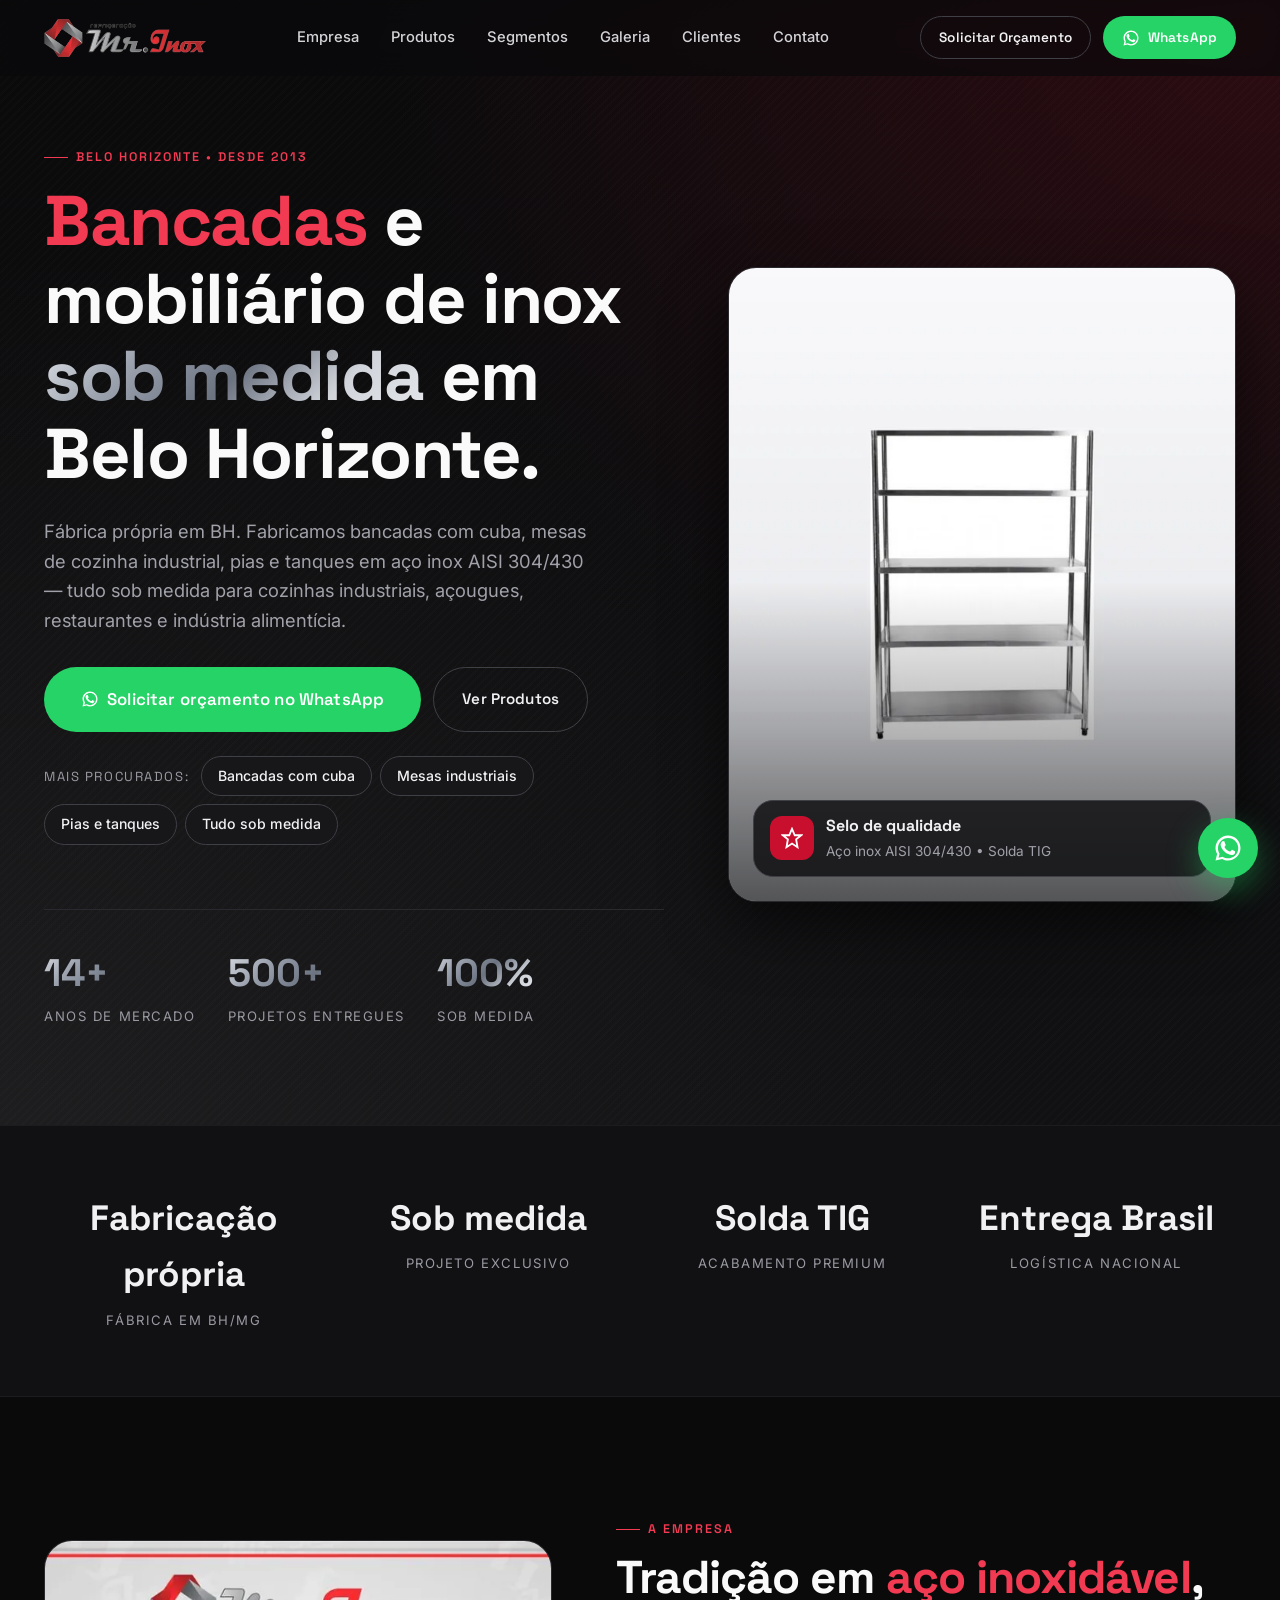
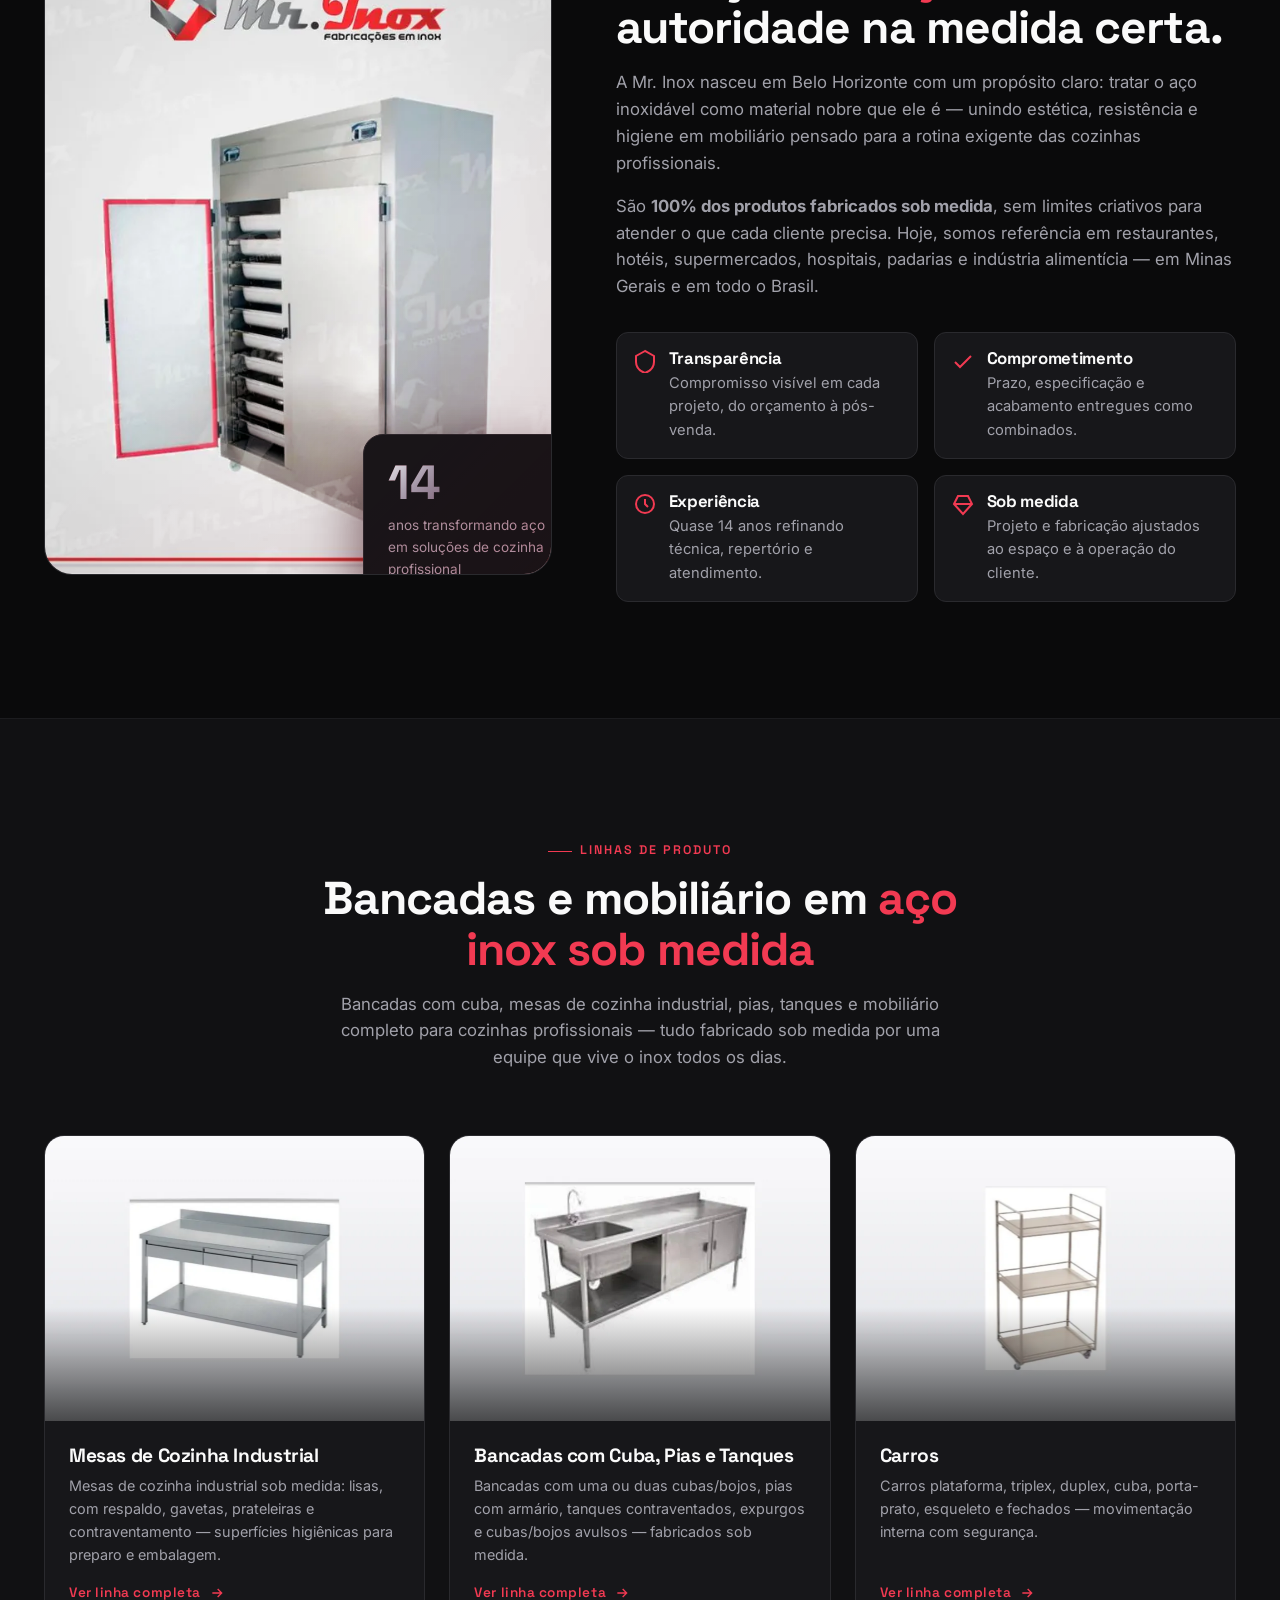
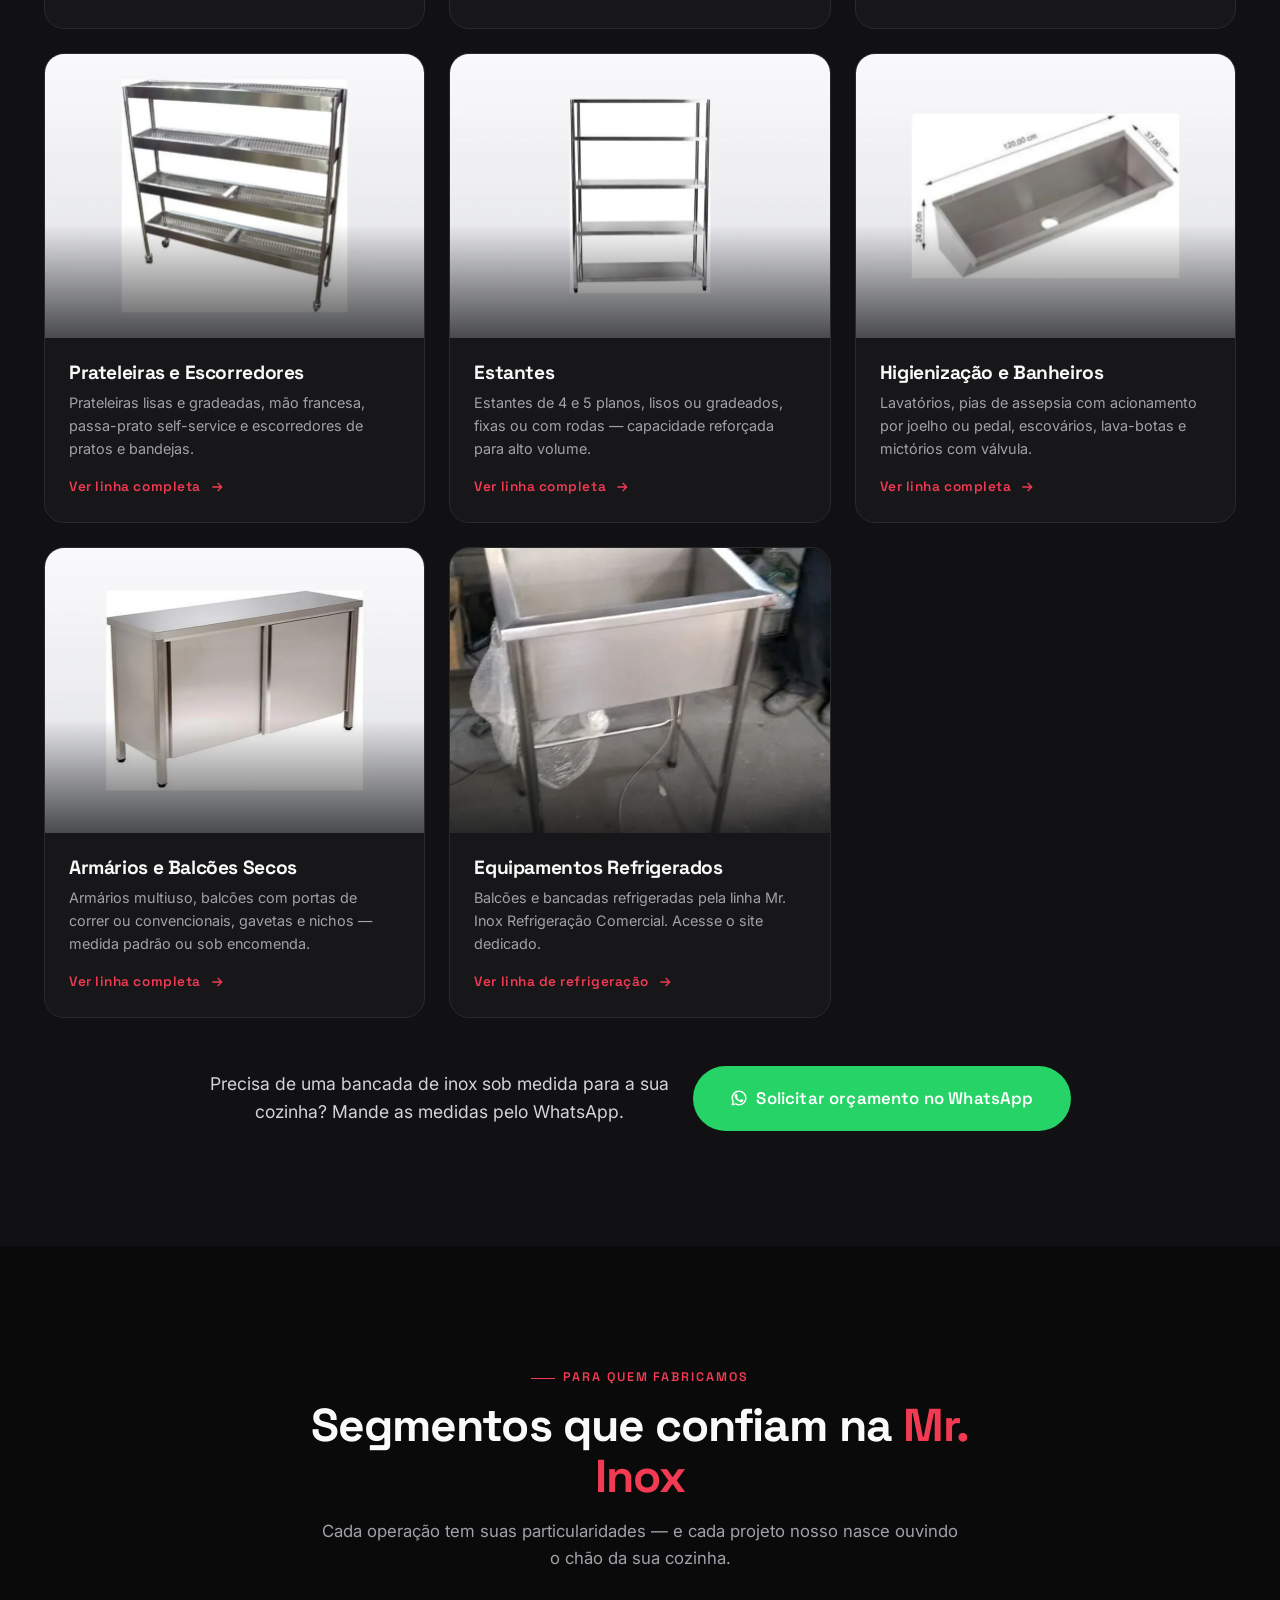
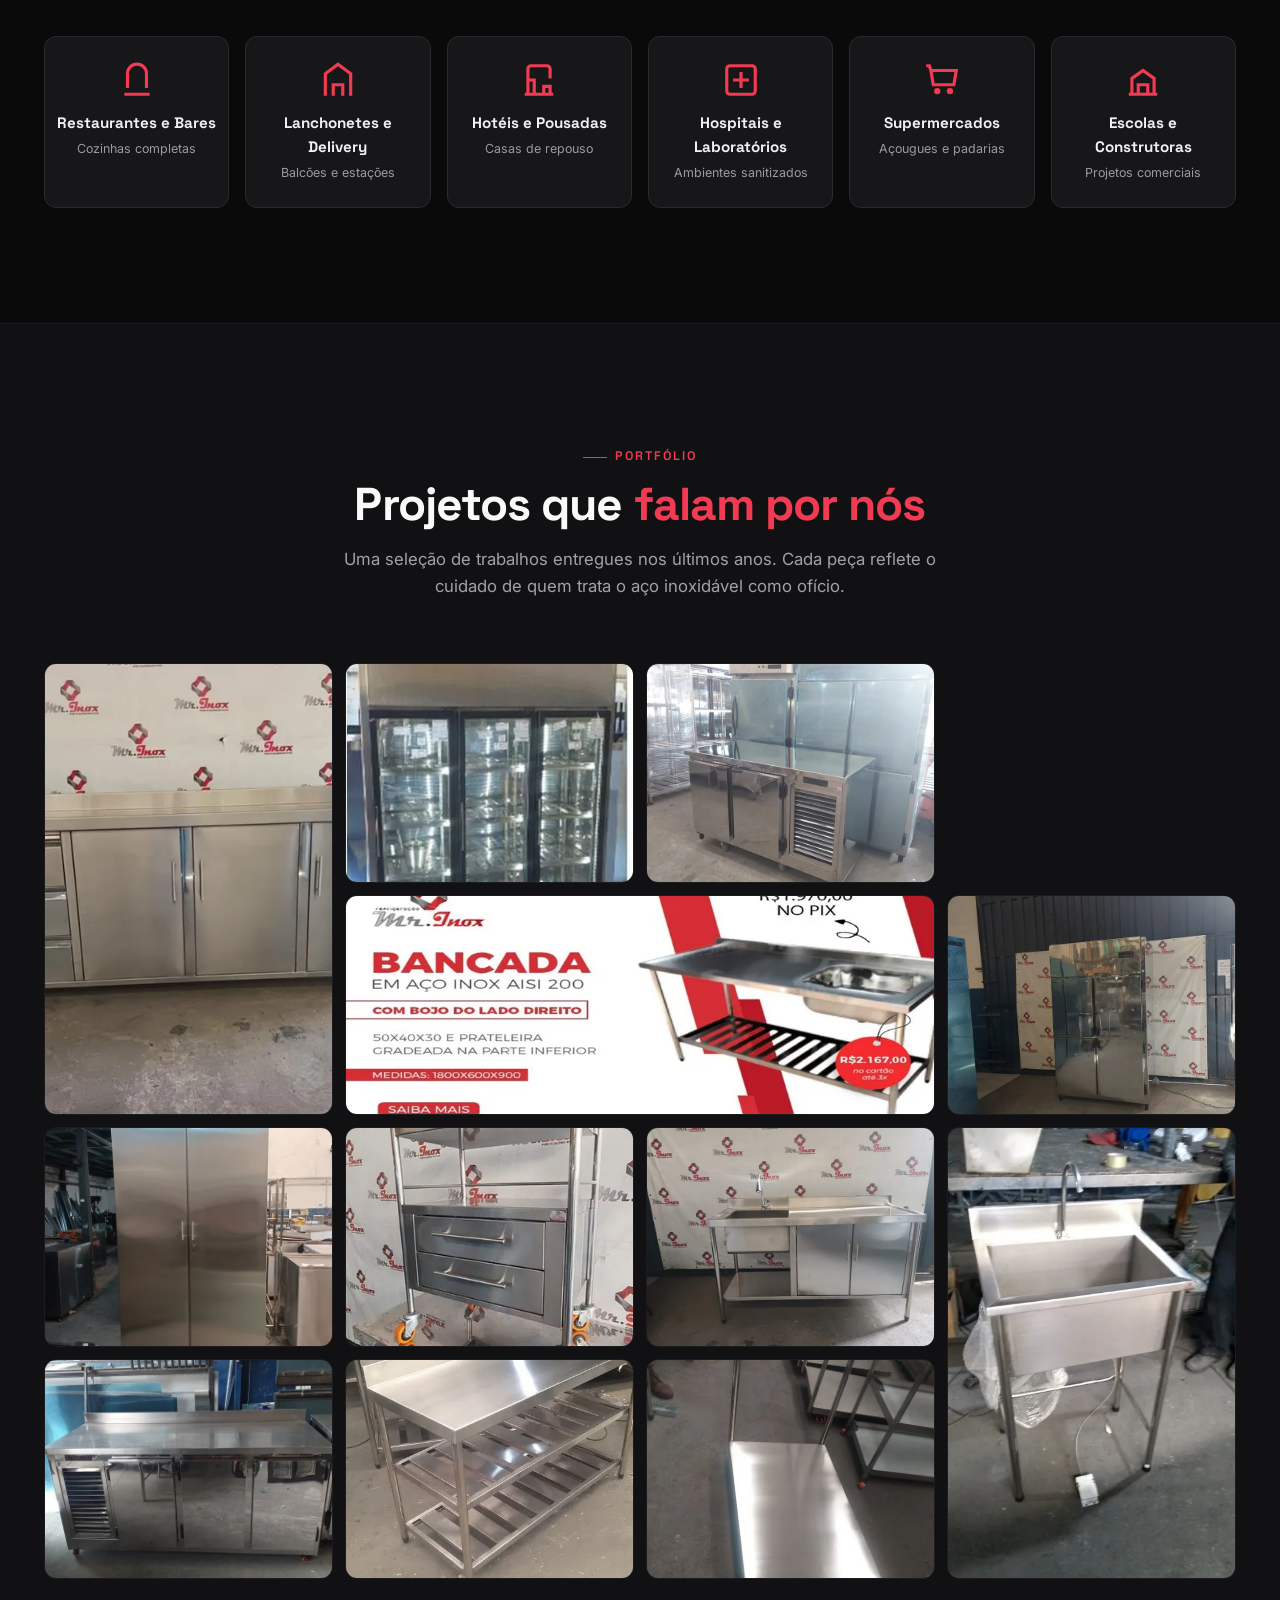
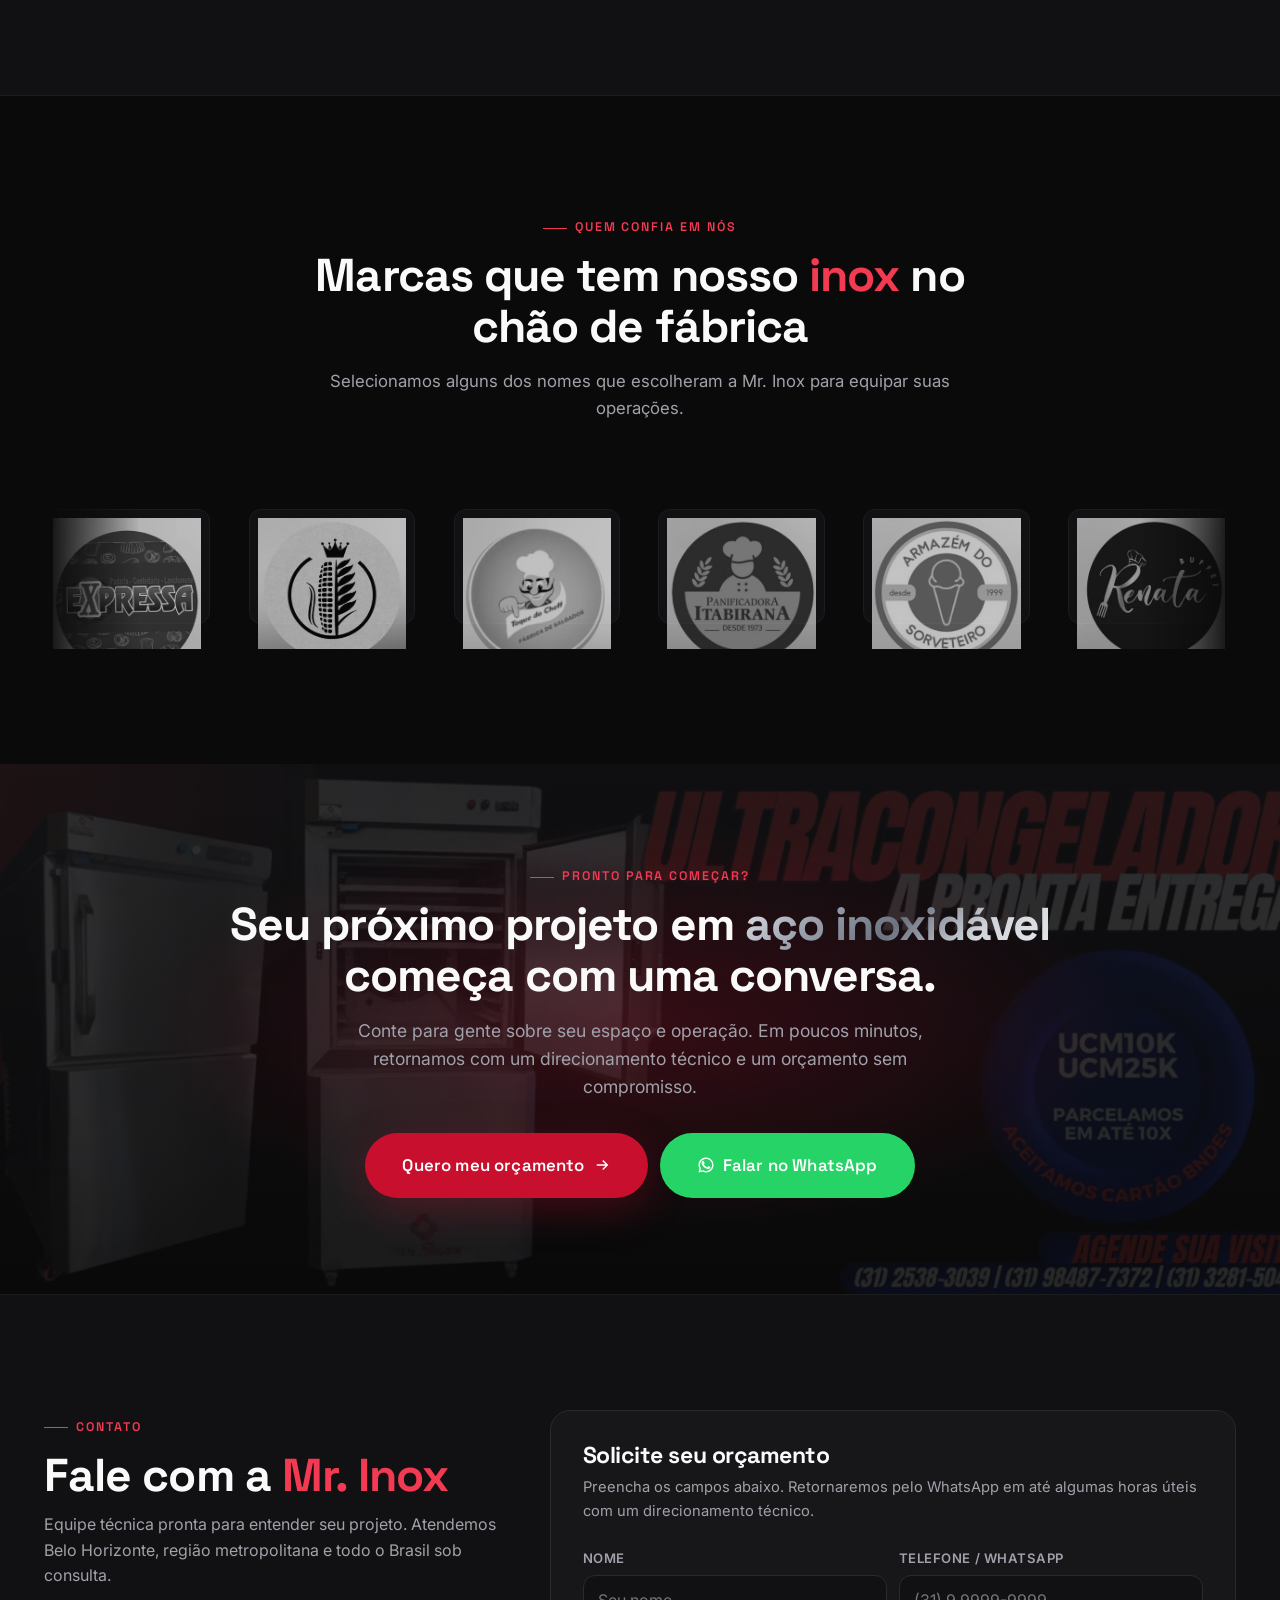
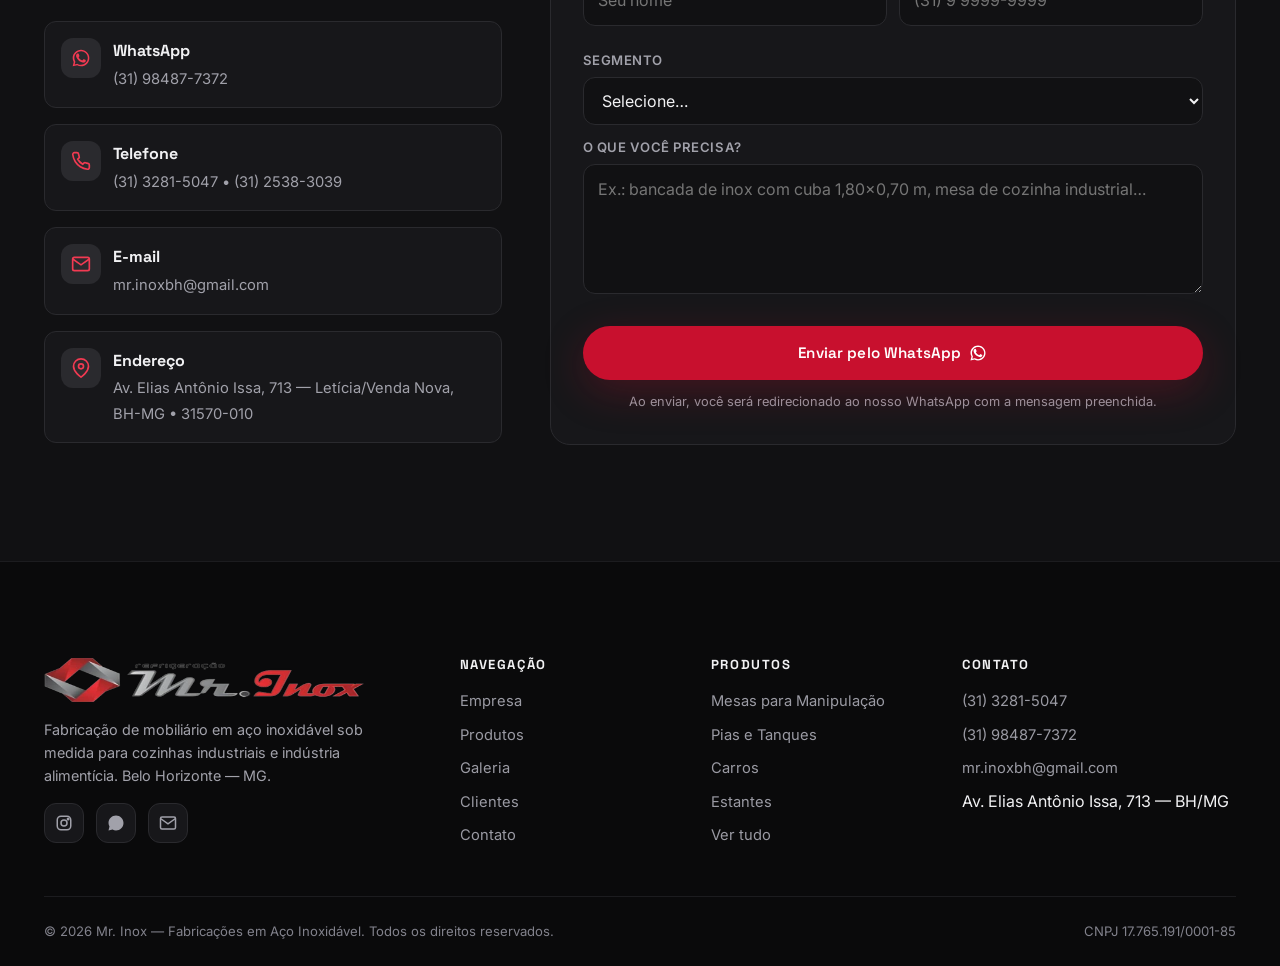
==== commit fa47f01e: "alternate mobile view" ====
--- a/index.html
+++ b/index.html
@@ -737,11 +737,13 @@
               <div class="form-row">
                 <div class="form-field">
                   <label for="nome">Nome</label>
-                  <input type="text" id="nome" name="nome" required placeholder="Seu nome">
+                  <input type="text" id="nome" name="nome" required placeholder="Seu nome" autocomplete="name"
+                    autocapitalize="words" enterkeyhint="next">
                 </div>
                 <div class="form-field">
                   <label for="telefone">Telefone / WhatsApp</label>
-                  <input type="tel" id="telefone" name="telefone" required placeholder="(31) 9 9999-9999">
+                  <input type="tel" id="telefone" name="telefone" required placeholder="(31) 9 9999-9999"
+                    inputmode="tel" autocomplete="tel" enterkeyhint="next">
                 </div>
               </div>
 
@@ -865,6 +867,25 @@
     </svg>
   </a>
 
+  <!-- Barra de ação fixa (somente mobile) -->
+  <nav class="mobile-cta-bar" aria-label="Ações rápidas de contato">
+    <a href="https://wa.me/5531984877372?text=Ol%C3%A1%21%20Quero%20um%20or%C3%A7amento%20de%20bancada%20de%20inox%20sob%20medida."
+      class="m-cta m-cta-whats" target="_blank" rel="noopener">
+      <svg viewBox="0 0 24 24" fill="currentColor" aria-hidden="true">
+        <path
+          d="M17.5 14.4c-.3-.1-1.7-.8-1.9-.9-.3-.1-.5-.1-.7.1-.2.3-.8.9-1 1.1-.2.2-.4.2-.6.1-.3-.1-1.2-.4-2.4-1.4-.9-.8-1.5-1.7-1.6-2-.2-.3 0-.4.1-.6.1-.1.3-.4.4-.5.1-.2.2-.3.3-.5.1-.2 0-.4 0-.5-.1-.1-.7-1.7-.9-2.3-.2-.6-.5-.5-.7-.5h-.6c-.2 0-.5.1-.8.4-.3.3-1 1-1 2.5s1 2.9 1.2 3.1c.1.2 2 3.1 4.9 4.3.7.3 1.2.5 1.6.6.7.2 1.3.2 1.8.1.6-.1 1.7-.7 1.9-1.4.2-.7.2-1.2.2-1.4 0-.1-.2-.2-.5-.3zM12 2C6.5 2 2 6.5 2 12c0 1.7.5 3.3 1.3 4.7L2 22l5.4-1.3c1.4.8 2.9 1.2 4.6 1.2 5.5 0 10-4.5 10-10S17.5 2 12 2zm0 18.2c-1.5 0-2.9-.4-4.1-1.1l-.3-.2-3.2.8.9-3.1-.2-.3c-.7-1.2-1.1-2.7-1.1-4.2 0-4.5 3.6-8.1 8.1-8.1s8.1 3.6 8.1 8.1c-.1 4.5-3.7 8.1-8.2 8.1z" />
+      </svg>
+      Orçamento no WhatsApp
+    </a>
+    <a href="tel:+553132815047" class="m-cta m-cta-call" aria-label="Ligar para a Mr. Inox">
+      <svg viewBox="0 0 24 24" fill="none" stroke="currentColor" stroke-width="2" aria-hidden="true">
+        <path
+          d="M22 16.92v3a2 2 0 01-2.18 2 19.79 19.79 0 01-8.63-3.07 19.5 19.5 0 01-6-6 19.79 19.79 0 01-3.07-8.67A2 2 0 014.11 2h3a2 2 0 012 1.72c.13.96.37 1.9.72 2.81a2 2 0 01-.45 2.11L8.09 9.91a16 16 0 006 6l1.27-1.27a2 2 0 012.11-.45c.91.35 1.85.59 2.81.72A2 2 0 0122 16.92z" />
+      </svg>
+      <span>Ligar</span>
+    </a>
+  </nav>
+
   <script src="main.js"></script>
 </body>
 
--- a/styles.css
+++ b/styles.css
@@ -90,7 +90,8 @@
 }
 img, svg, video { display: block; max-width: 100%; height: auto; }
 button { font: inherit; cursor: pointer; border: none; background: none; color: inherit; }
-a { color: inherit; text-decoration: none; }
+a { color: inherit; text-decoration: none; -webkit-tap-highlight-color: rgba(200,16,46,.18); }
+button, a, input, textarea, select { -webkit-tap-highlight-color: rgba(200,16,46,.18); }
 ul, ol { list-style: none; }
 input, textarea, select { font: inherit; color: inherit; }
 
@@ -171,6 +172,9 @@
   padding: clamp(var(--s-8), 9vw, var(--s-10)) 0;
   position: relative;
 }
+
+/* Âncoras não ficam escondidas sob o header fixo ao navegar por #links */
+[id] { scroll-margin-top: calc(var(--header-h) + 16px); }
 
 section.tight { padding: var(--s-8) 0; }
 
@@ -402,7 +406,11 @@
   align-items: center;
 }
 @media (max-width: 980px) {
-  .hero-grid { grid-template-columns: 1fr; gap: var(--s-7); }
+  /* minmax(0,1fr) + min-width:0 permitem a coluna ENCOLHER abaixo do
+     min-content dos filhos (ex.: botão com texto longo e white-space:nowrap).
+     Sem isto, a coluna estica além da tela e o conteúdo vaza/é cortado. */
+  .hero-grid { grid-template-columns: minmax(0, 1fr); gap: var(--s-7); }
+  .hero-copy { min-width: 0; }
 }
 
 .hero-copy h1 {
@@ -1229,3 +1237,164 @@
   }
   html { scroll-behavior: auto; }
 }
+
+/* =========================================================
+   ============  CAMADA RESPONSIVA MOBILE (todas as páginas)
+   Breakpoints:  ≤980 tablet · ≤640 celular · ≤400 estreito
+   ========================================================= */
+
+/* ---------- Barra de ação fixa (WhatsApp + Ligar) ---------- */
+.mobile-cta-bar { display: none; }
+.m-cta {
+  display: inline-flex;
+  align-items: center;
+  justify-content: center;
+  gap: var(--s-2);
+  height: 52px;
+  font-family: var(--font-display);
+  font-weight: 600;
+  font-size: 1rem;
+  border-radius: var(--r-md);
+}
+.m-cta svg { width: 22px; height: 22px; flex-shrink: 0; }
+.m-cta-whats { flex: 1; background: #25d366; color: #fff; }
+.m-cta-whats:active { background: #1ebe5d; }
+.m-cta-call {
+  width: 64px;
+  flex-direction: column;
+  gap: 1px;
+  background: var(--bg-3);
+  border: 1px solid var(--steel-600);
+  color: var(--steel-100);
+}
+.m-cta-call span { font-size: .68rem; font-weight: 500; }
+.m-cta-call:active { background: var(--bg-elev); }
+
+/* =========================================================
+   ≤980px — Tablet / phablet
+   ========================================================= */
+@media (max-width: 980px) {
+  /* Cabeçalho de categoria (produtos): empilha e botão vira bloco */
+  .category-header { flex-direction: column; align-items: flex-start; }
+  .category-header .btn { align-self: stretch; }
+
+  /* Hero das subpáginas: respiro e título proporcionais */
+  .page-hero { padding: calc(var(--header-h) + var(--s-6)) 0 var(--s-6); }
+}
+
+/* =========================================================
+   ≤640px — Celular (núcleo da otimização)
+   ========================================================= */
+@media (max-width: 640px) {
+  /* ---- Barra fixa entra; balão e CTA do header saem ---- */
+  .mobile-cta-bar {
+    display: flex;
+    position: fixed;
+    left: 0; right: 0; bottom: 0;
+    z-index: 95;
+    gap: var(--s-2);
+    padding: 10px var(--s-4) calc(10px + env(safe-area-inset-bottom, 0px));
+    background: rgba(10,10,11,.92);
+    backdrop-filter: blur(12px);
+    -webkit-backdrop-filter: blur(12px);
+    border-top: 1px solid var(--steel-700);
+  }
+  .whats-float { display: none; }            /* evita elementos duplicados */
+  .header-cta { display: none; }             /* header enxuto: logo + menu */
+  body { padding-bottom: calc(72px + env(safe-area-inset-bottom, 0px)); }
+
+  /* ---- Header ---- */
+  .brand-link img { height: 34px; }
+
+  /* ---- Tipografia mobile: menos “gritante”, sem quebra excessiva ---- */
+  h1 { font-size: clamp(2rem, 8vw, 2.5rem); }
+  h2 { font-size: clamp(1.6rem, 6vw, 2rem); }
+  .section-lead, .hero-copy p { font-size: 1.02rem; }
+  .section-header { margin-bottom: var(--s-6); }
+
+  /* ---- Respiro vertical reduzido: página mais curta de rolar ---- */
+  section { padding: var(--s-8) 0; }
+  section.tight { padding: var(--s-6) 0; }
+  .container { padding: 0 var(--s-4); }
+
+  /* ---- HERO (home) ---- */
+  .hero {
+    min-height: auto;
+    padding: calc(var(--header-h) + var(--s-6)) 0 var(--s-8);
+  }
+  .hero-copy p { margin-bottom: var(--s-5); }
+  .hero-cta { flex-direction: column; align-items: stretch; }   /* alvos largos (Fitts) */
+  .hero-cta .btn { width: 100%; }
+  .hero-visual { aspect-ratio: 5/4; }
+
+  /* Botões podem quebrar linha no celular: texto longo não empurra a
+     largura além da tela (raiz do estouro horizontal do hero). */
+  .btn { white-space: normal; text-align: center; line-height: 1.25; }
+  .hero-stats {
+    display: grid;
+    grid-template-columns: repeat(3, 1fr);
+    gap: var(--s-4);
+    text-align: center;
+    margin-top: var(--s-6);
+    padding-top: var(--s-5);
+  }
+  .hero-stats .stat span { font-size: .68rem; letter-spacing: .06em; }
+  /* Atalhos: carrossel horizontal com toque (sem margem negativa p/ não estourar) */
+  .hero-shortcuts {
+    flex-wrap: nowrap;
+    overflow-x: auto;
+    scrollbar-width: none;
+    -ms-overflow-style: none;
+    padding-bottom: 4px;
+  }
+  .hero-shortcuts::-webkit-scrollbar { display: none; }
+  .hero-shortcuts-label { flex-shrink: 0; }
+  .hero-shortcuts a { flex-shrink: 0; padding: 10px 16px; }
+
+  /* ---- Subpáginas (page-hero) ---- */
+  .page-hero { padding: calc(var(--header-h) + var(--s-5)) 0 var(--s-6); }
+  .page-hero h1 { font-size: clamp(1.8rem, 8vw, 2.3rem); }
+  .page-hero p { font-size: 1rem; }
+
+  /* ---- Botões em largura cheia onde fazem sentido ---- */
+  .cta-card .btns { flex-direction: column; align-items: stretch; }
+  .cta-card .btns .btn { width: 100%; }
+  .products-cta .btn { width: 100%; }
+  .products-cta p { font-size: 1rem; }
+  .category-header .btn { width: 100%; }
+
+  /* ---- Catálogo de produtos (produtos.html): seções mais compactas ---- */
+  .category-block { padding: var(--s-6) 0; }
+
+  /* ---- Formulário: toque confortável, sem zoom no iOS (16px herdado) ---- */
+  .contact-form { padding: var(--s-5) var(--s-4); }
+  .form-field input,
+  .form-field textarea,
+  .form-field select { padding: 14px; }
+  .form-field textarea { min-height: 120px; }
+  .form-submit { height: 54px; }
+
+  /* ---- Contato: mapa em proporção mais útil no celular ---- */
+  .map-wrap { aspect-ratio: 4/3; margin-top: var(--s-6); }
+
+  /* ---- Segmentos ---- */
+  .segment-card { padding: var(--s-4) var(--s-2); }
+  .segment-card svg { width: 32px; height: 32px; }
+
+  /* ---- Rodapé: alvos de toque maiores e leitura em coluna ---- */
+  .footer-brand p { max-width: none; }
+  .footer-col ul { gap: var(--s-3); }
+  .footer-col a, .footer-bottom { line-height: 1.8; }
+  .footer-bottom { justify-content: center; text-align: center; }
+}
+
+/* =========================================================
+   ≤400px — Telas estreitas
+   ========================================================= */
+@media (max-width: 400px) {
+  .segments-grid { grid-template-columns: 1fr; }
+  .hero-stats { gap: var(--s-2); }
+  .hero-stats .stat strong { font-size: 1.5rem; }
+  .m-cta-whats { font-size: .9rem; }
+  .m-cta-call { width: 58px; }
+}
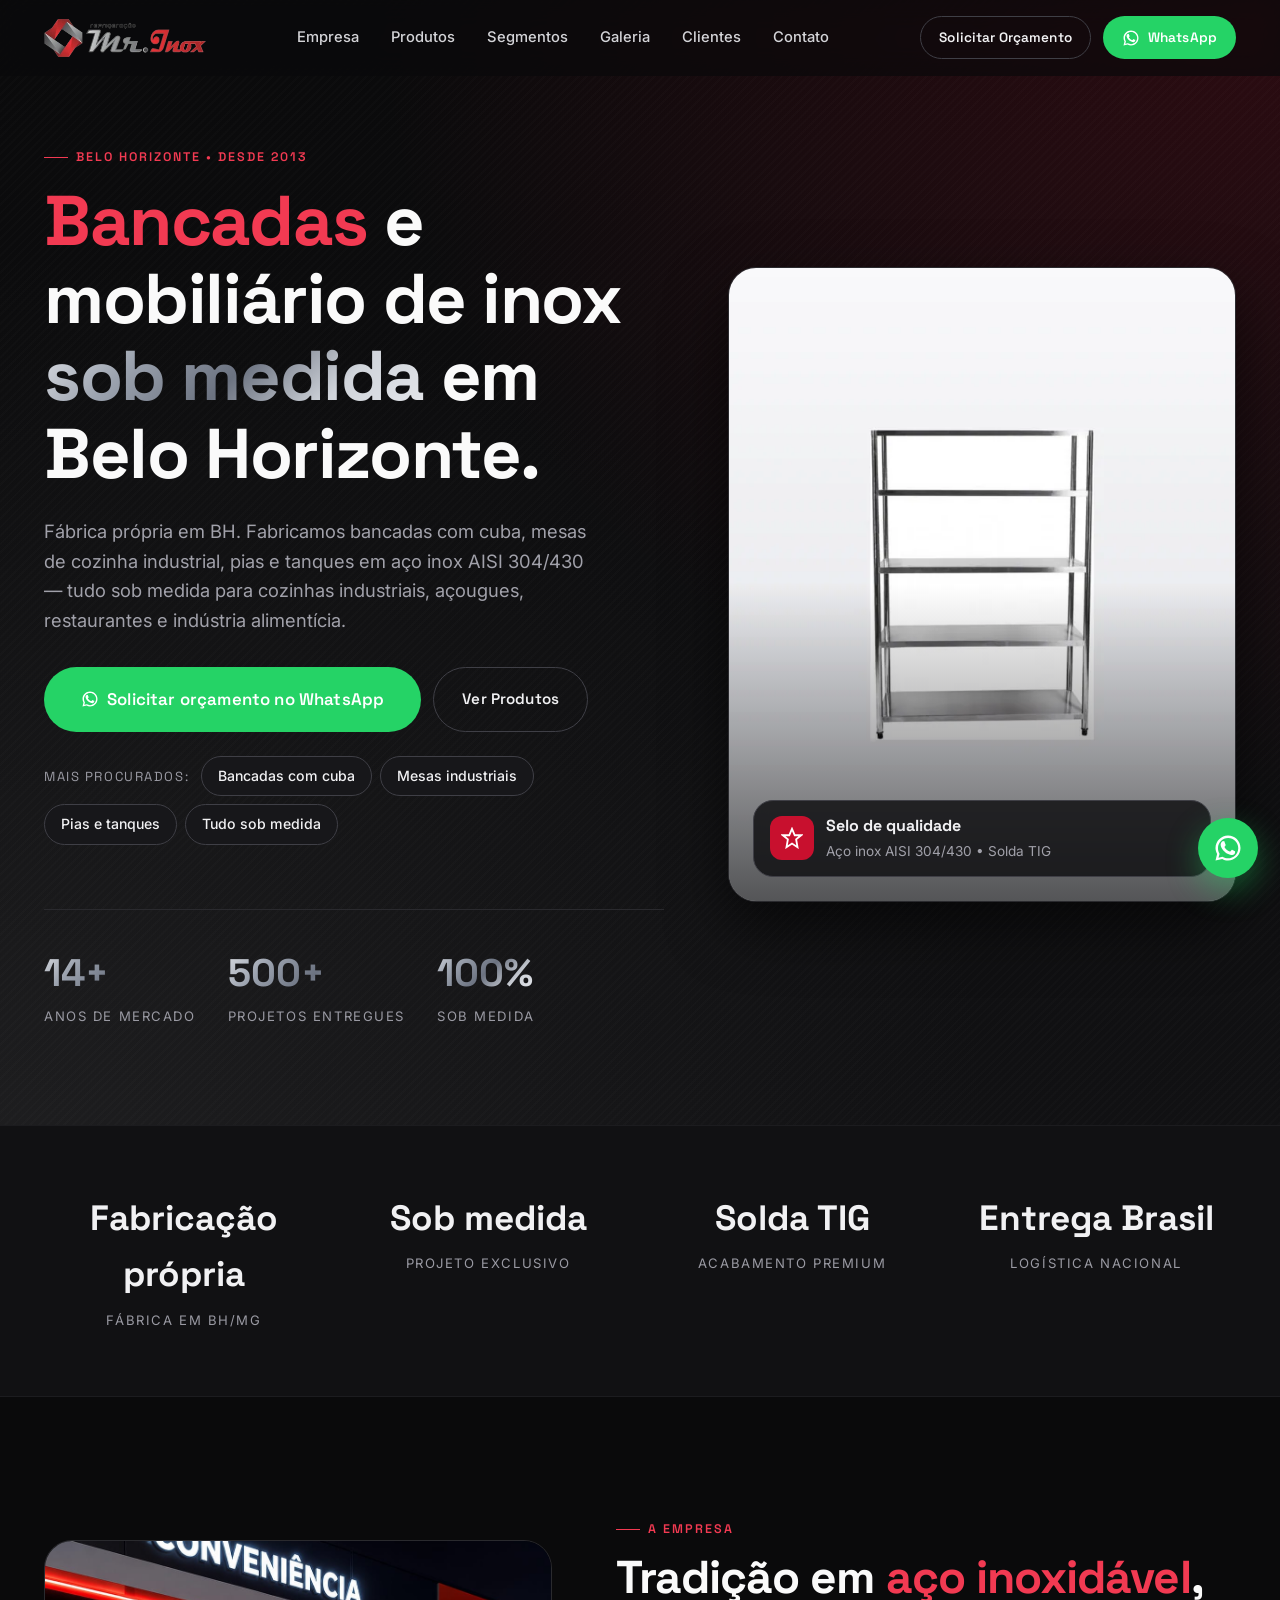
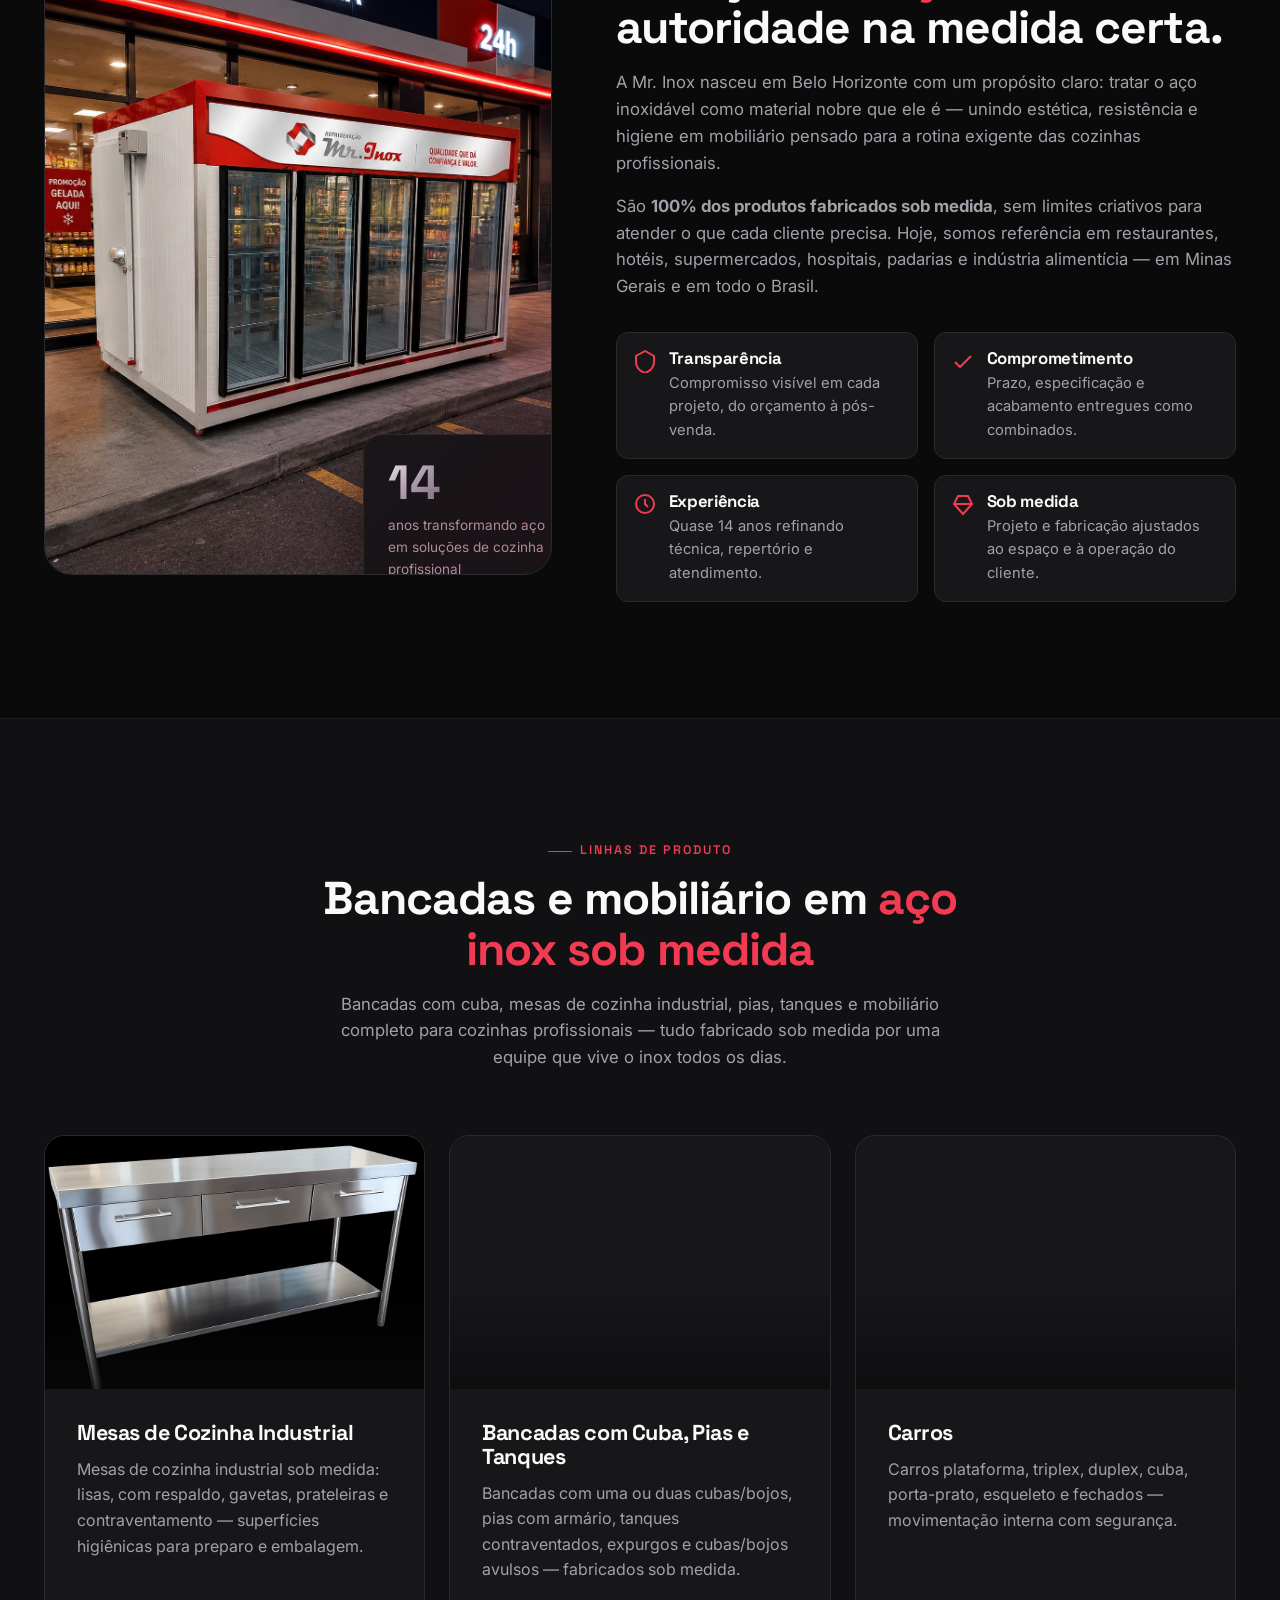
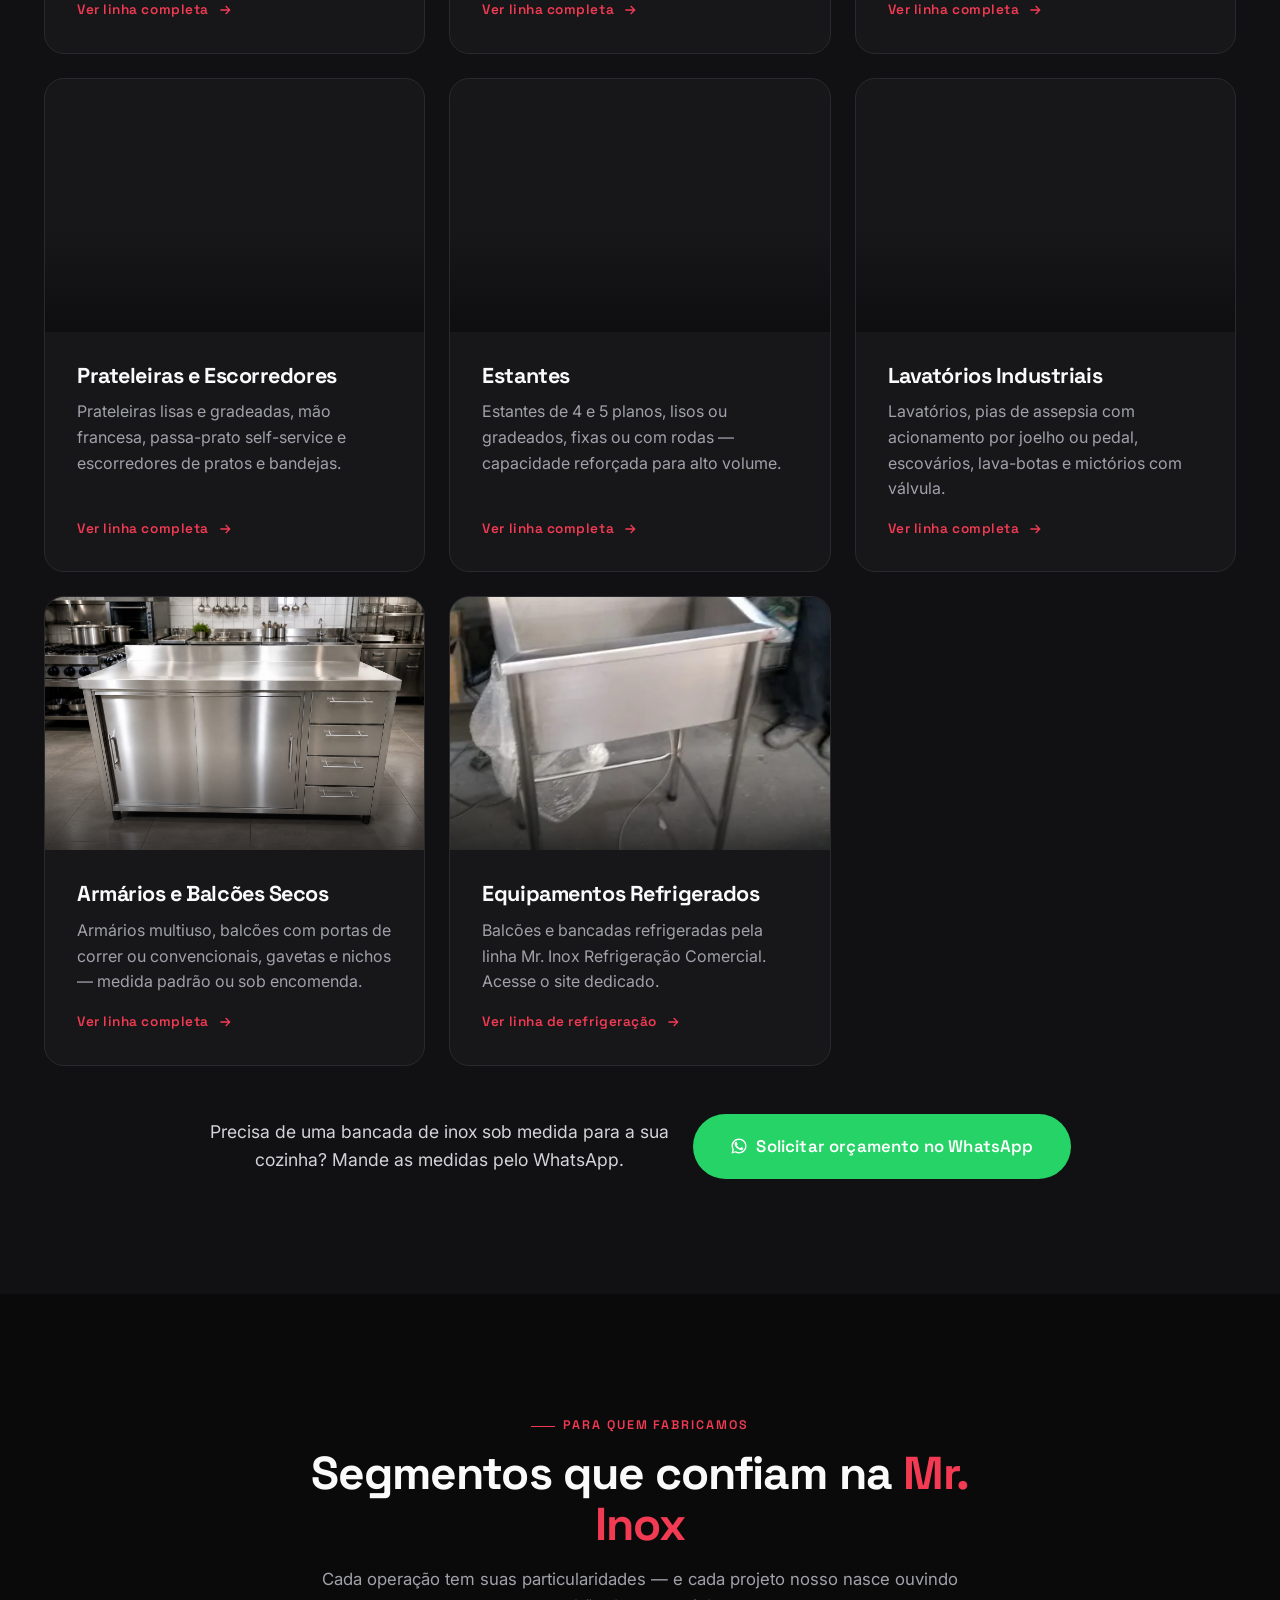
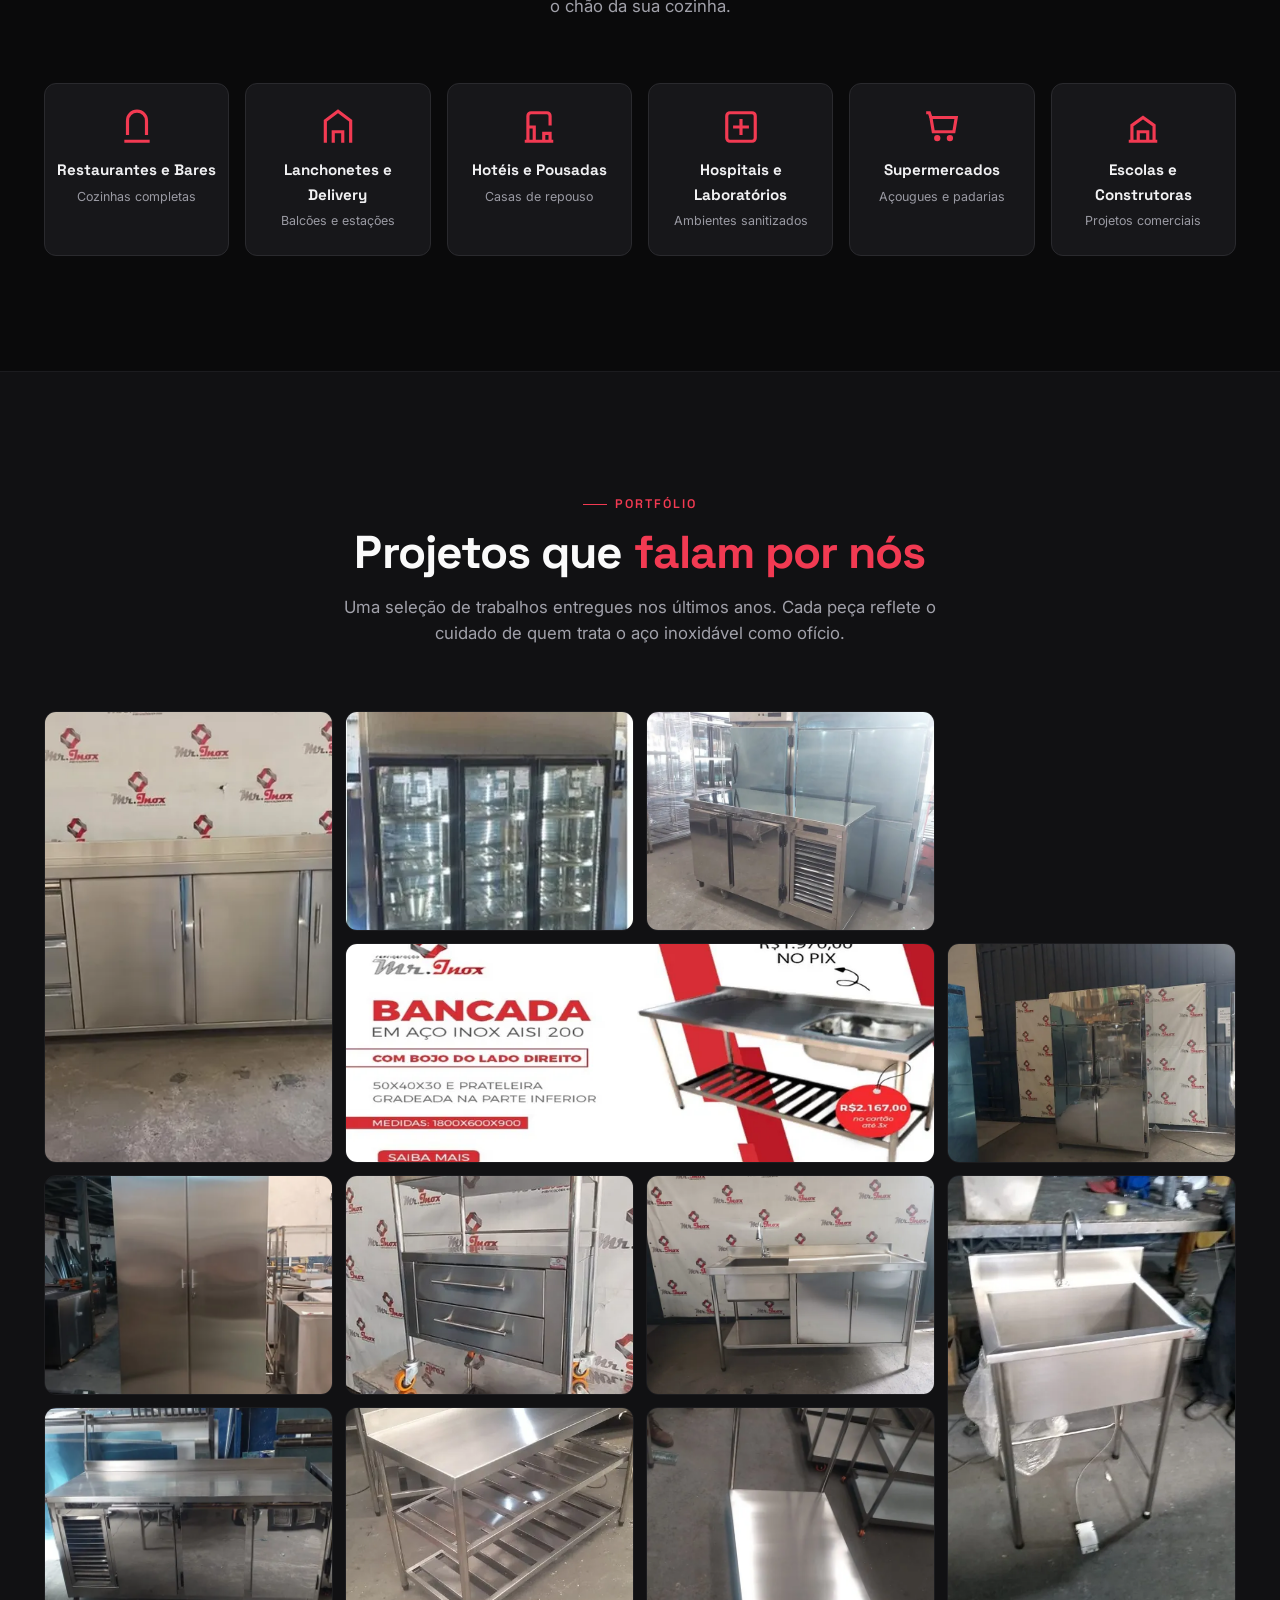
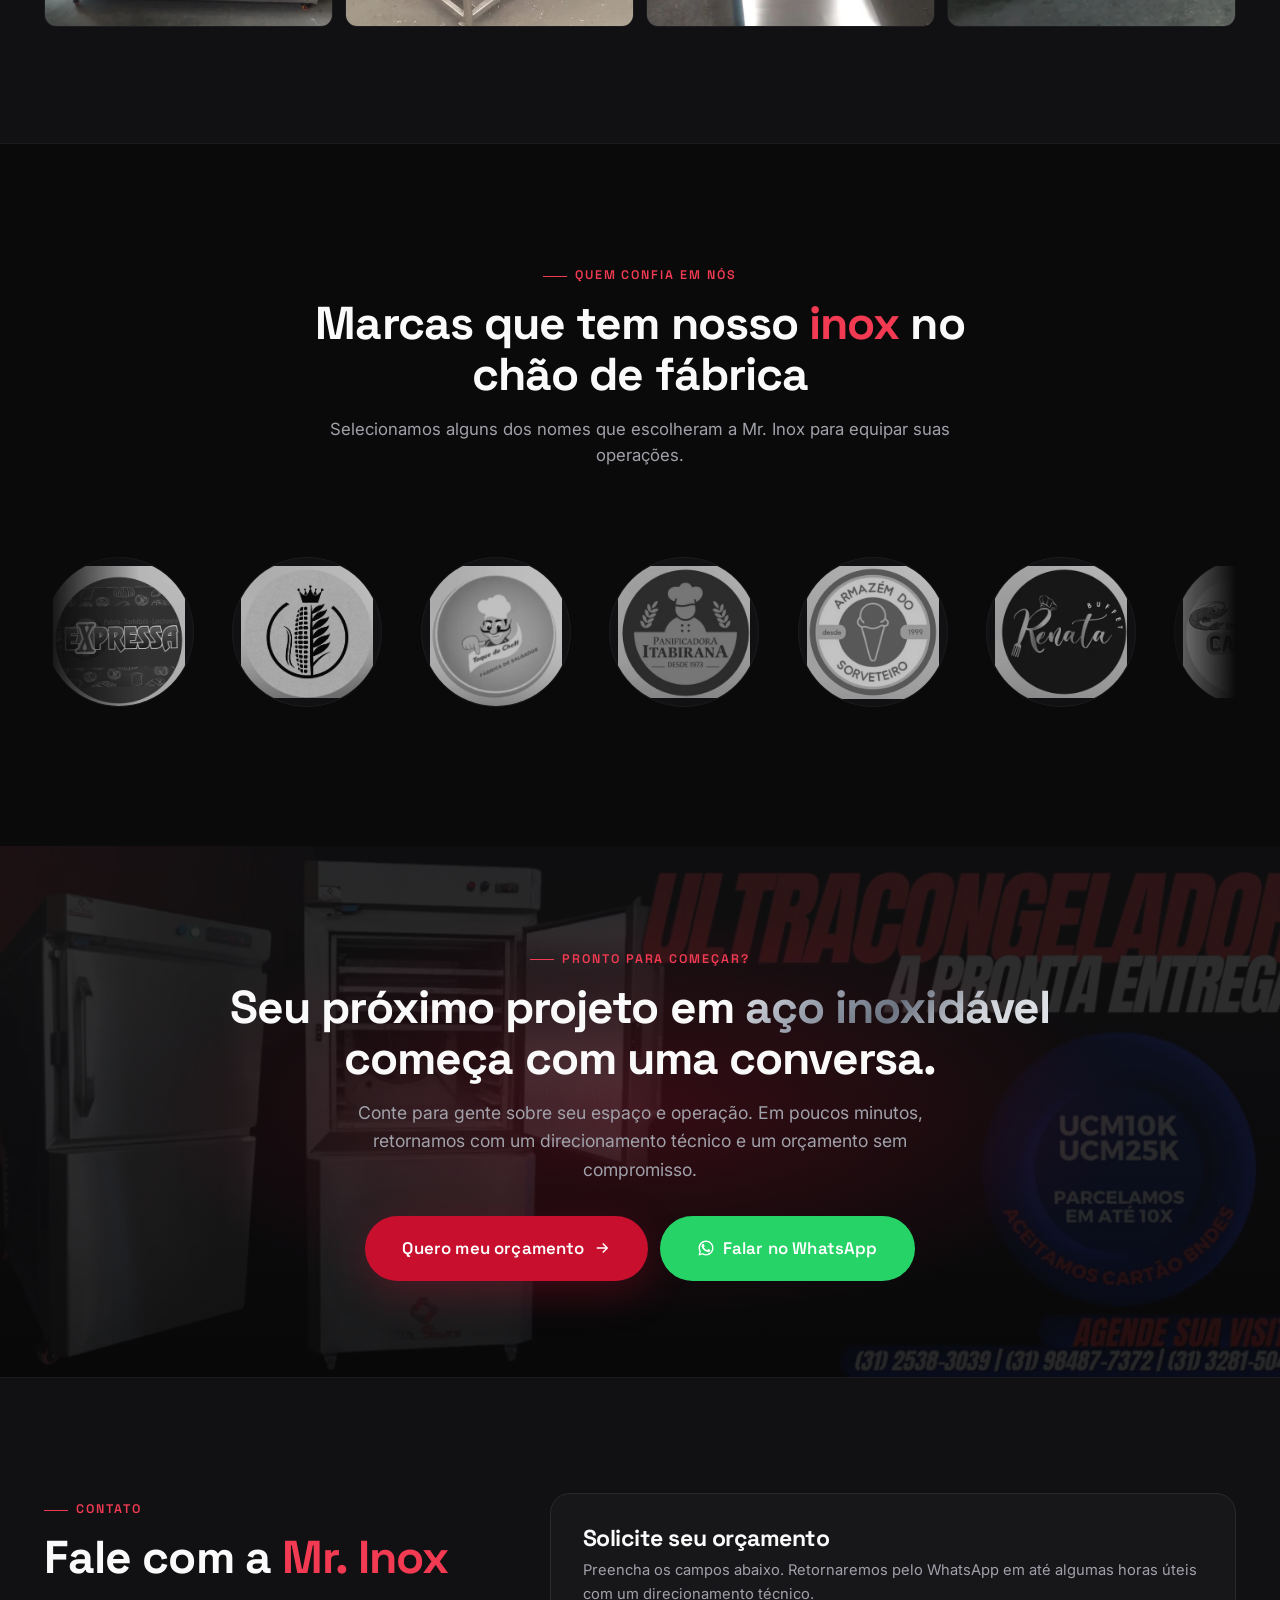
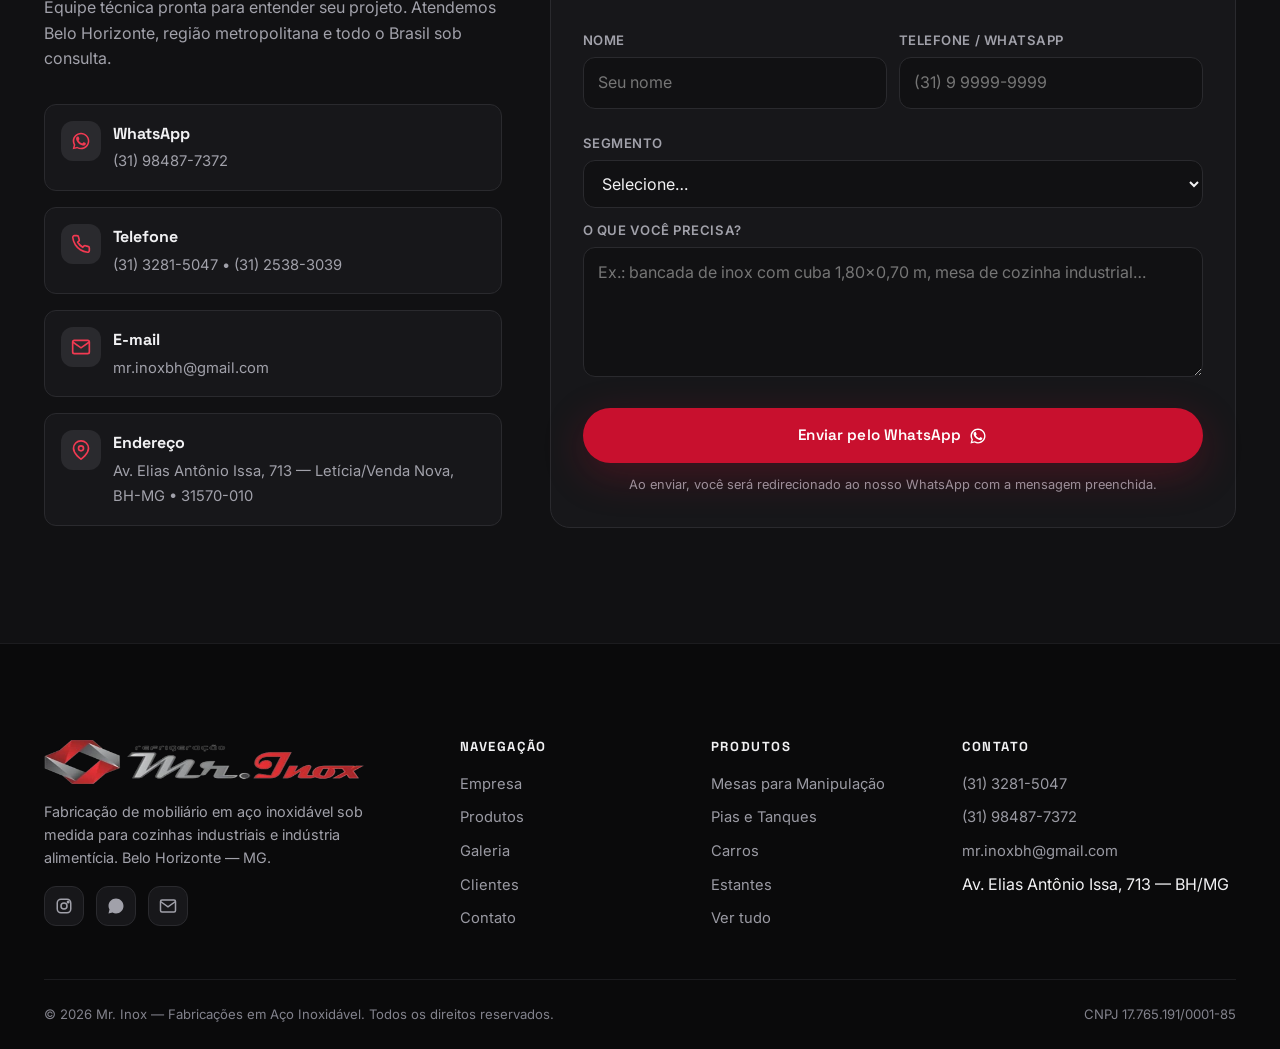
==== commit 55e9cf7b: "feat: melhor da UI" ====
--- a/index.html
+++ b/index.html
@@ -2,15 +2,23 @@
 <html lang="pt-BR">
 
 <head>
-  <!-- Google Tag Manager -->
-  <script>(function (w, d, s, l, i) {
-      w[l] = w[l] || []; w[l].push({
-        'gtm.start':
-          new Date().getTime(), event: 'gtm.js'
-      }); var f = d.getElementsByTagName(s)[0],
-        j = d.createElement(s), dl = l != 'dataLayer' ? '&l=' + l : ''; j.async = true; j.src =
-          'https://www.googletagmanager.com/gtm.js?id=' + i + dl; f.parentNode.insertBefore(j, f);
-    })(window, document, 'script', 'dataLayer', 'GTM-5LB4DCGJ');</script>
+  <!-- Google Tag Manager (carregamento adiado: libera a main thread no 1º paint) -->
+  <script>(function (w, d, l, i) {
+      w[l] = w[l] || []; w[l].push({ 'gtm.start': new Date().getTime(), event: 'gtm.js' });
+      var loaded = false;
+      function load() {
+        if (loaded) return; loaded = true;
+        var s = d.createElement('script'); s.async = true;
+        s.src = 'https://www.googletagmanager.com/gtm.js?id=' + i;
+        d.head.appendChild(s);
+      }
+      // Dispara no 1º sinal de interação (quando ocorrem as conversões)…
+      ['scroll', 'mousemove', 'touchstart', 'click', 'keydown'].forEach(function (e) {
+        w.addEventListener(e, load, { once: true, passive: true });
+      });
+      // …com fallback garantido alguns segundos após o load.
+      w.addEventListener('load', function () { setTimeout(load, 3000); });
+    })(window, document, 'dataLayer', 'GTM-5LB4DCGJ');</script>
   <!-- End Google Tag Manager -->
   <meta charset="UTF-8">
   <meta name="viewport" content="width=device-width, initial-scale=1.0">
@@ -31,8 +39,10 @@
   <link rel="icon" type="image/png" href="assets/favicon.png">
   <link rel="canonical" href="https://www.misterinox.com.br/">
 
-  <!-- Preload do LCP (imagem do hero) -->
-  <link rel="preload" as="image" href="assets/catalogo/hero.webp" fetchpriority="high">
+  <!-- Preload do LCP só no desktop: no mobile o hero fica abaixo da dobra
+       e este preload roubaria banda do CSS/fontes (que são o LCP no celular) -->
+  <link rel="preload" as="image" href="assets/catalogo/hero.webp" fetchpriority="high"
+    media="(min-width: 981px)">
 
   <!-- Fonts (carregamento não-bloqueante) -->
   <link rel="preconnect" href="https://fonts.googleapis.com">
@@ -45,7 +55,9 @@
       href="https://fonts.googleapis.com/css2?family=Inter:wght@400;500;600;700&family=Space+Grotesk:wght@500;600;700&display=swap">
   </noscript>
 
-  <link rel="stylesheet" href="styles.css">
+  <style id="critical-css">:root{--bg-0:#0a0a0b;--bg-1:#111113;--bg-2:#17171a;--bg-3:#1f1f23;--bg-elev:#25252a;--steel-50:#fafafa;--steel-100:#f1f1f3;--steel-200:#d4d4d8;--steel-300:#a1a1aa;--steel-400:#9a9aa3;--steel-500:#82828c;--steel-600:#3f3f46;--steel-700:#2a2a2e;--steel-800:#1c1c1f;--brand:#c8102e;--brand-bright:#f23a52;--brand-dark:#8b0a1f;--brand-glow:rgba(200,16,46,0.35);--steel-gradient:linear-gradient(135deg,#e5e7eb 0%,#9ca3af 25%,#6b7280 50%,#d1d5db 75%,#e5e7eb 100%);--steel-gradient-dark:linear-gradient(135deg,#3a3a3f 0%,#1e1e22 50%,#2a2a2e 100%);--font-display:'Space Grotesk','Inter',system-ui,-apple-system,sans-serif;--font-body:'Inter',system-ui,-apple-system,sans-serif;--s-1:4px;--s-2:8px;--s-3:12px;--s-4:16px;--s-5:24px;--s-6:32px;--s-7:48px;--s-8:64px;--s-9:96px;--s-10:128px;--r-sm:6px;--r-md:12px;--r-lg:20px;--r-xl:28px;--r-full:999px;--shadow-sm:0 1px 2px rgba(0,0,0,.5);--shadow-md:0 8px 24px rgba(0,0,0,.4);--shadow-lg:0 24px 60px rgba(0,0,0,.55);--shadow-brand:0 12px 40px rgba(200,16,46,.25);--container:1240px;--header-h:76px;--ease-out:cubic-bezier(.16,1,.3,1)}*,*::before,*::after{box-sizing:border-box}*{margin:0;padding:0}html{scroll-behavior:smooth;-webkit-text-size-adjust:100%}body{font-family:var(--font-body);font-size:16px;line-height:1.6;color:var(--steel-100);background:var(--bg-0);-webkit-font-smoothing:antialiased;-moz-osx-font-smoothing:grayscale;overflow-x:hidden}img,svg,video{display:block;max-width:100%;height:auto}button{font:inherit;cursor:pointer;border:none;background:none;color:inherit}a{color:inherit;text-decoration:none;-webkit-tap-highlight-color:rgba(200,16,46,.18)}button,a,input,textarea,select{-webkit-tap-highlight-color:rgba(200,16,46,.18)}ul,ol{list-style:none}input,textarea,select{font:inherit;color:inherit}::selection{background:var(--brand);color:white}::-webkit-scrollbar{width:10px;height:10px}::-webkit-scrollbar-track{background:var(--bg-1)}::-webkit-scrollbar-thumb{background:var(--steel-700);border-radius:10px}::-webkit-scrollbar-thumb:hover{background:var(--brand)}h1,h2,h3,h4,h5{font-family:var(--font-display);font-weight:700;line-height:1.1;letter-spacing:-0.02em;color:var(--steel-50)}h1{font-size:clamp(2.4rem,5.5vw,4.5rem)}h2{font-size:clamp(1.9rem,3.6vw,3rem)}h3{font-size:clamp(1.3rem,1.8vw,1.6rem)}h4{font-size:1.125rem}p{color:var(--steel-300)}.eyebrow{display:inline-flex;align-items:center;gap:var(--s-2);font-family:var(--font-display);font-size:0.78rem;font-weight:600;letter-spacing:0.16em;text-transform:uppercase;color:var(--brand-bright)}.eyebrow::before{content:'';width:24px;height:1px;background:var(--brand-bright)}.section-title{margin-top:var(--s-3);margin-bottom:var(--s-4)}.section-lead{max-width:640px;color:var(--steel-300);font-size:1.05rem}.text-steel{background:var(--steel-gradient);-webkit-background-clip:text;background-clip:text;-webkit-text-fill-color:transparent}.text-brand{color:var(--brand-bright)}.container{width:100%;max-width:var(--container);margin:0 auto;padding:0 var(--s-5)}section{padding:clamp(var(--s-8),9vw,var(--s-10)) 0;position:relative}[id]{scroll-margin-top:calc(var(--header-h) + 16px)}section.tight{padding:var(--s-8) 0}.section-header{max-width:720px;margin:0 auto var(--s-8);text-align:center}.section-header .section-lead{margin:0 auto}.grid{display:grid;gap:var(--s-5)}.btn{display:inline-flex;align-items:center;justify-content:center;gap:var(--s-2);padding:14px 28px;font-family:var(--font-display);font-weight:600;font-size:0.95rem;letter-spacing:0.01em;border-radius:var(--r-full);transition:all .3s var(--ease-out);white-space:nowrap;position:relative;isolation:isolate;border:1px solid transparent}.btn svg{width:18px;height:18px}.btn-primary{background:var(--brand);color:white;box-shadow:var(--shadow-brand)}.btn-primary:hover{background:var(--brand-bright);transform:translateY(-2px);box-shadow:0 18px 50px rgba(200,16,46,.45)}.btn-ghost{background:transparent;color:var(--steel-100);border-color:var(--steel-600)}.btn-ghost:hover{background:var(--steel-700);border-color:var(--steel-500);transform:translateY(-2px)}.btn-whats{background:#25d366;color:white}.btn-whats:hover{background:#1ebe5d;transform:translateY(-2px);box-shadow:0 18px 50px rgba(37,211,102,0.35)}.btn-sm{padding:10px 18px;font-size:0.85rem}.btn-lg{padding:18px 36px;font-size:1.05rem}.site-header{position:fixed;top:0;left:0;right:0;z-index:100;height:var(--header-h);background:rgba(10,10,11,.75);backdrop-filter:saturate(160%) blur(14px);-webkit-backdrop-filter:saturate(160%) blur(14px);border-bottom:1px solid transparent;transition:background .3s,border-color .3s}.site-header.scrolled{background:rgba(10,10,11,.92);border-bottom-color:var(--steel-700)}.site-header .container{height:100%;display:flex;align-items:center;justify-content:space-between}.brand-link{display:flex;align-items:center;gap:var(--s-3)}.brand-link img{height:38px;width:auto}.nav-primary{display:flex;align-items:center;gap:var(--s-6)}.nav-primary a{font-size:0.92rem;font-weight:500;color:var(--steel-200);transition:color .25s;position:relative}.nav-primary a::after{content:'';position:absolute;left:0;bottom:-6px;width:0;height:2px;background:var(--brand);transition:width .3s var(--ease-out)}.nav-primary a:hover{color:white}.nav-primary a:hover::after,.nav-primary a.active::after{width:100%}.header-cta{display:flex;align-items:center;gap:var(--s-3)}.menu-toggle{display:none;width:44px;height:44px;align-items:center;justify-content:center;border-radius:var(--r-md);background:var(--steel-700)}.menu-toggle span{display:block;width:22px;height:2px;background:var(--steel-100);position:relative;transition:all .3s}.menu-toggle span::before,.menu-toggle span::after{content:'';position:absolute;left:0;width:22px;height:2px;background:var(--steel-100);transition:all .3s}.menu-toggle span::before{top:-7px}.menu-toggle span::after{top:7px}.menu-toggle.open span{background:transparent}.menu-toggle.open span::before{transform:rotate(45deg);top:0}.menu-toggle.open span::after{transform:rotate(-45deg);top:0}@media (max-width:980px){.site-header{background:rgba(10,10,11,.95);backdrop-filter:none;-webkit-backdrop-filter:none}.site-header.scrolled{background:var(--bg-0)}.nav-primary{position:fixed;top:var(--header-h);left:0;right:0;bottom:0;flex-direction:column;align-items:flex-start;padding:var(--s-6) var(--s-5);background:var(--bg-1);border-top:1px solid var(--steel-700);transform:translateX(100%);transition:transform .35s var(--ease-out);overflow-y:auto;z-index:99}.nav-primary.open{transform:translateX(0)}.nav-primary a{font-size:1.4rem;padding:var(--s-3) 0}.menu-toggle{display:inline-flex}.header-cta .btn:not(.btn-whats){display:none}}.hero{position:relative;min-height:100vh;padding:calc(var(--header-h) + var(--s-8)) 0 var(--s-9);display:flex;align-items:center;overflow:hidden;isolation:isolate}.hero::before{content:'';position:absolute;inset:0;background:radial-gradient(ellipse at top right,rgba(200,16,46,.18),transparent 50%),radial-gradient(ellipse at bottom left,rgba(120,120,120,.12),transparent 55%),linear-gradient(180deg,var(--bg-0) 0%,var(--bg-1) 100%);z-index:-2}.hero::after{content:'';position:absolute;inset:0;background:repeating-linear-gradient(135deg,rgba(255,255,255,.012) 0 2px,transparent 2px 6px);z-index:-1;pointer-events:none}.hero-grid{display:grid;grid-template-columns:1.1fr .9fr;gap:var(--s-8);align-items:center}@media (max-width:980px){.hero-grid{grid-template-columns:minmax(0,1fr);gap:var(--s-7)}.hero-copy{min-width:0}}.hero-copy h1{margin-top:var(--s-4);margin-bottom:var(--s-5)}.hero-copy h1 strong{color:var(--brand-bright);font-weight:700}.hero-copy p{font-size:1.15rem;color:var(--steel-300);max-width:560px;margin-bottom:var(--s-6)}.hero-cta{display:flex;flex-wrap:wrap;gap:var(--s-3)}.hero-shortcuts{display:flex;flex-wrap:wrap;align-items:center;gap:var(--s-2);margin-top:var(--s-5)}.hero-shortcuts-label{font-size:.82rem;color:var(--steel-400);text-transform:uppercase;letter-spacing:.12em;font-family:var(--font-display);margin-right:var(--s-1)}.hero-shortcuts a{display:inline-flex;align-items:center;padding:8px 16px;font-size:.88rem;font-weight:500;color:var(--steel-100);background:var(--bg-2);border:1px solid var(--steel-600);border-radius:var(--r-full);transition:all .25s var(--ease-out)}.hero-shortcuts a:hover{border-color:var(--brand-bright);color:var(--brand-bright);transform:translateY(-2px)}.hero-stats{display:flex;flex-wrap:wrap;gap:var(--s-6);margin-top:var(--s-8);padding-top:var(--s-6);border-top:1px solid var(--steel-700)}.hero-stats .stat strong{display:block;font-family:var(--font-display);font-size:clamp(1.7rem,3vw,2.4rem);background:var(--steel-gradient);-webkit-background-clip:text;background-clip:text;-webkit-text-fill-color:transparent}.hero-stats .stat span{font-size:.82rem;color:var(--steel-400);text-transform:uppercase;letter-spacing:.12em}.hero-visual{position:relative;aspect-ratio:4/5;border-radius:var(--r-xl);overflow:hidden;box-shadow:var(--shadow-lg);border:1px solid var(--steel-700)}.hero-visual img{width:100%;height:100%;object-fit:cover;object-position:center top;transform:scale(1.05);transition:transform 8s linear}.hero-visual:hover img{transform:scale(1.12)}.hero-visual::after{content:'';position:absolute;inset:0;background:linear-gradient(180deg,transparent 50%,rgba(10,10,11,.65) 100%)}.hero-badge{position:absolute;bottom:var(--s-5);left:var(--s-5);right:var(--s-5);z-index:2;display:flex;align-items:center;gap:var(--s-3);padding:var(--s-3) var(--s-4);background:rgba(17,17,19,.85);backdrop-filter:blur(10px);border:1px solid var(--steel-600);border-radius:var(--r-lg)}.hero-badge .badge-icon{width:44px;height:44px;display:grid;place-items:center;background:var(--brand);border-radius:var(--r-md);flex-shrink:0}.hero-badge .badge-icon svg{width:22px;height:22px;color:white}.hero-badge strong{display:block;font-family:var(--font-display)}.hero-badge span{font-size:.85rem;color:var(--steel-300)}.trust-strip{background:var(--bg-1);border-top:1px solid var(--steel-800);border-bottom:1px solid var(--steel-800);padding:var(--s-6) 0}.trust-grid{display:grid;grid-template-columns:repeat(4,1fr);gap:var(--s-5);text-align:center}.trust-grid .trust-item strong{display:block;font-family:var(--font-display);font-size:clamp(1.6rem,3vw,2.2rem);color:var(--steel-100);margin-bottom:var(--s-1)}.trust-grid .trust-item span{font-size:.82rem;color:var(--steel-400);text-transform:uppercase;letter-spacing:.12em}@media (max-width:720px){.trust-grid{grid-template-columns:repeat(2,1fr);gap:var(--s-6)}}.page-hero{padding:calc(var(--header-h) + var(--s-8)) 0 var(--s-7);background:radial-gradient(ellipse at top right,rgba(200,16,46,.18),transparent 50%),linear-gradient(180deg,var(--bg-0) 0%,var(--bg-1) 100%);border-bottom:1px solid var(--steel-800)}.page-hero .breadcrumb{display:flex;gap:var(--s-2);font-size:.85rem;color:var(--steel-500);margin-bottom:var(--s-4)}.page-hero .breadcrumb a:hover{color:var(--brand-bright)}.page-hero h1{margin-bottom:var(--s-3)}.page-hero p{font-size:1.1rem;max-width:720px}.category-block{padding:var(--s-7) 0;border-bottom:1px solid var(--steel-800)}.category-block:last-of-type{border-bottom:none}.category-header{display:flex;justify-content:space-between;align-items:end;margin-bottom:var(--s-5);gap:var(--s-4);flex-wrap:wrap}.category-header h2{margin-bottom:var(--s-2)}.category-header p{max-width:580px}.reveal{opacity:0;transform:translateY(28px);transition:opacity .8s var(--ease-out),transform .8s var(--ease-out)}.reveal.visible{opacity:1;transform:translateY(0)}.reveal-delay-1{transition-delay:.08s}.reveal-delay-2{transition-delay:.16s}.reveal-delay-3{transition-delay:.24s}.reveal-delay-4{transition-delay:.32s}.hero .reveal{opacity:1;transform:none;transition:none}.divider-soft{height:1px;background:linear-gradient(90deg,transparent,var(--steel-700),transparent);margin:0;border:none}.center{text-align:center}.mt-6{margin-top:var(--s-6)}.mt-8{margin-top:var(--s-8)}@media (prefers-reduced-motion:reduce){*,*::before,*::after{animation-duration:.01ms !important;transition-duration:.01ms !important}html{scroll-behavior:auto}}.mobile-cta-bar{display:none}.m-cta{display:inline-flex;align-items:center;justify-content:center;gap:var(--s-2);height:52px;font-family:var(--font-display);font-weight:600;font-size:1rem;border-radius:var(--r-md)}.m-cta svg{width:22px;height:22px;flex-shrink:0}.m-cta-whats{flex:1;background:#25d366;color:#fff}.m-cta-whats:active{background:#1ebe5d}.m-cta-call{width:64px;flex-direction:column;gap:1px;background:var(--bg-3);border:1px solid var(--steel-600);color:var(--steel-100)}.m-cta-call span{font-size:.68rem;font-weight:500}.m-cta-call:active{background:var(--bg-elev)}@media (max-width:980px){.category-header{flex-direction:column;align-items:flex-start}.category-header .btn{align-self:stretch}.page-hero{padding:calc(var(--header-h) + var(--s-6)) 0 var(--s-6)}}@media (max-width:640px){.mobile-cta-bar{display:flex;position:fixed;left:0;right:0;bottom:0;z-index:95;gap:var(--s-2);padding:10px var(--s-4) calc(10px + env(safe-area-inset-bottom,0px));background:rgba(10,10,11,.92);backdrop-filter:blur(12px);-webkit-backdrop-filter:blur(12px);border-top:1px solid var(--steel-700)}.whats-float{display:none}.header-cta{display:none}body{padding-bottom:calc(72px + env(safe-area-inset-bottom,0px))}.brand-link img{height:34px}h1{font-size:clamp(2rem,8vw,2.5rem)}h2{font-size:clamp(1.6rem,6vw,2rem)}.section-lead,.hero-copy p{font-size:1.02rem}.section-header{margin-bottom:var(--s-6)}section{padding:var(--s-8) 0}section.tight{padding:var(--s-6) 0}.container{padding:0 var(--s-4)}.hero{min-height:auto;padding:calc(var(--header-h) + var(--s-6)) 0 var(--s-8)}.hero-copy p{margin-bottom:var(--s-5)}.hero-cta{flex-direction:column;align-items:stretch}.hero-cta .btn{width:100%}.hero-visual{aspect-ratio:5/4}.btn{white-space:normal;text-align:center;line-height:1.25}.hero-stats{display:grid;grid-template-columns:repeat(3,1fr);gap:var(--s-4);text-align:center;margin-top:var(--s-6);padding-top:var(--s-5)}.hero-stats .stat span{font-size:.68rem;letter-spacing:.06em}.hero-shortcuts{flex-wrap:nowrap;overflow-x:auto;scrollbar-width:none;-ms-overflow-style:none;padding-bottom:4px}.hero-shortcuts::-webkit-scrollbar{display:none}.hero-shortcuts-label{flex-shrink:0}.hero-shortcuts a{flex-shrink:0;padding:10px 16px}.page-hero{padding:calc(var(--header-h) + var(--s-5)) 0 var(--s-6)}.page-hero h1{font-size:clamp(1.8rem,8vw,2.3rem)}.page-hero p{font-size:1rem}.cta-card .btns{flex-direction:column;align-items:stretch}.cta-card .btns .btn{width:100%}.products-cta .btn{width:100%}.products-cta p{font-size:1rem}.category-header .btn{width:100%}.category-block{padding:var(--s-6) 0}.contact-form{padding:var(--s-5) var(--s-4)}.form-field input,.form-field textarea,.form-field select{padding:14px}.form-field textarea{min-height:120px}.form-submit{height:54px}.map-wrap{aspect-ratio:4/3;margin-top:var(--s-6)}.segment-card{padding:var(--s-4) var(--s-2)}.segment-card svg{width:32px;height:32px}.footer-brand p{max-width:none}.footer-col ul{gap:var(--s-3)}.footer-col a,.footer-bottom{line-height:1.8}.footer-bottom{justify-content:center;text-align:center}}@media (max-width:400px){.segments-grid{grid-template-columns:1fr}.hero-stats{gap:var(--s-2)}.hero-stats .stat strong{font-size:1.5rem}.m-cta-whats{font-size:.9rem}.m-cta-call{width:58px}}</style>
+  <link rel="stylesheet" href="styles.css" media="print" onload="this.media='all'">
+  <noscript><link rel="stylesheet" href="styles.css"></noscript>
 </head>
 
 <body>
@@ -194,8 +206,8 @@
       <div class="container">
         <div class="about-grid">
           <div class="about-visual reveal" style="position:relative;">
-            <img loading="lazy" decoding="async" src="assets/info/fabrica-cozinha-industrial-01.webp" width="760"
-              height="760" alt="Fábrica Mr. Inox em Belo Horizonte">
+            <img loading="lazy" decoding="async" src="assets/catalogo/heroprincipal.jpeg" width="760"
+              height="760" alt="Refrigeração Mr. Inox — Qualidade que dá confiança e valor">
             <div class="about-floating">
               <strong>14</strong>
               <span>anos transformando aço em soluções de cozinha profissional</span>
@@ -281,7 +293,7 @@
         <div class="products-grid">
           <a href="produtos.html#mesas" class="product-card reveal">
             <div class="product-image">
-              <img loading="lazy" decoding="async" src="assets/catalogo/cat-mesas.webp" width="760" height="570"
+              <img loading="lazy" decoding="async" src="assets/catalogo/mesacozinaindustrial.jpg" width="760" height="570"
                 alt="Mesa de cozinha industrial em aço inox sob medida">
             </div>
             <div class="product-body">
@@ -298,7 +310,7 @@
 
           <a href="produtos.html#pias" class="product-card reveal reveal-delay-1">
             <div class="product-image">
-              <img loading="lazy" decoding="async" src="assets/catalogo/cat-pias.webp" width="760" height="570"
+              <img loading="lazy" decoding="async" src="assets/catalogo/piasetanques.jpeg" width="760" height="570"
                 alt="Bancada de inox com cuba, pia e tanque sob medida">
             </div>
             <div class="product-body">
@@ -315,7 +327,7 @@
 
           <a href="produtos.html#carros" class="product-card reveal reveal-delay-2">
             <div class="product-image">
-              <img loading="lazy" decoding="async" src="assets/catalogo/cat-carros.webp" width="760" height="570"
+              <img loading="lazy" decoding="async" src="assets/catalogo/carros.jpeg" width="760" height="570"
                 alt="Carro de transporte em aço inox">
             </div>
             <div class="product-body">
@@ -332,8 +344,8 @@
 
           <a href="produtos.html#prateleiras" class="product-card reveal">
             <div class="product-image">
-              <img loading="lazy" decoding="async" src="assets/catalogo/cat-prateleiras.webp" width="760" height="570"
-                alt="Prateleira e escorredor em aço inox">
+              <img loading="lazy" decoding="async" src="assets/catalogo/prateleiraseescorredores.jpeg" width="760" height="570"
+                alt="Estante e prateleira em aço inox">
             </div>
             <div class="product-body">
               <h3>Prateleiras e Escorredores</h3>
@@ -349,7 +361,7 @@
 
           <a href="produtos.html#estantes" class="product-card reveal reveal-delay-1">
             <div class="product-image">
-              <img loading="lazy" decoding="async" src="assets/catalogo/cat-estantes.webp" width="760" height="570"
+              <img loading="lazy" decoding="async" src="assets/catalogo/prateleiraseescorredores.jpeg" width="760" height="570"
                 alt="Estante industrial em aço inox">
             </div>
             <div class="product-body">
@@ -366,11 +378,11 @@
 
           <a href="produtos.html#higienizacao" class="product-card reveal reveal-delay-2">
             <div class="product-image">
-              <img loading="lazy" decoding="async" src="assets/catalogo/cat-higiene.webp" width="760" height="570"
+              <img loading="lazy" decoding="async" src="assets/catalogo/lavatorio.jpeg" width="760" height="570"
                 alt="Lavatório em aço inox">
             </div>
             <div class="product-body">
-              <h3>Higienização e Banheiros</h3>
+              <h3>Lavatórios Industriais</h3>
               <p>Lavatórios, pias de assepsia com acionamento por joelho ou pedal, escovários, lava-botas e mictórios
                 com
                 válvula.</p>
@@ -384,7 +396,7 @@
 
           <a href="produtos.html#armarios" class="product-card reveal">
             <div class="product-image">
-              <img loading="lazy" decoding="async" src="assets/catalogo/cat-armarios.webp" width="760" height="570"
+              <img loading="lazy" decoding="async" src="assets/catalogo/armariosebancoessecos.jpeg" width="760" height="570"
                 alt="Armário e balcão seco em aço inox">
             </div>
             <div class="product-body">
--- a/styles.css
+++ b/styles.css
@@ -699,7 +699,7 @@
   box-shadow: var(--shadow-md);
 }
 .product-card .product-image {
-  aspect-ratio: 4/3;
+  aspect-ratio: 3/2;
   overflow: hidden;
   position: relative;
 }
@@ -716,7 +716,7 @@
   background: linear-gradient(180deg, transparent 60%, rgba(10,10,11,.7));
 }
 .product-card .product-body {
-  padding: var(--s-5);
+  padding: var(--s-6);
   flex: 1;
   display: flex;
   flex-direction: column;
@@ -736,11 +736,11 @@
   margin-bottom: var(--s-3);
 }
 .product-card h3 {
-  font-size: 1.2rem;
-  margin-bottom: var(--s-2);
+  font-size: 1.35rem;
+  margin-bottom: var(--s-3);
 }
 .product-card p {
-  font-size: .9rem;
+  font-size: 1rem;
   margin-bottom: var(--s-4);
   flex: 1;
 }
@@ -892,36 +892,37 @@
   width: max-content;
   animation: logo-scroll 90s linear infinite;
   will-change: transform;
-}
-.logo-cloud:hover .logo-track { animation-duration: 220s; }
+  pointer-events: none;
+}
 .logo-item {
   flex-shrink: 0;
   display: grid;
   place-items: center;
-  width: clamp(120px, 13vw, 170px);
-  height: clamp(90px, 9vw, 120px);
+  width: clamp(110px, 12vw, 150px);
+  height: clamp(110px, 12vw, 150px);
   padding: var(--s-2);
   background: var(--bg-1);
   border: 1px solid var(--steel-800);
-  border-radius: var(--r-md);
-  transition: background .25s, border-color .25s, transform .25s;
-}
-.logo-item:hover {
-  background: var(--bg-2);
-  border-color: var(--steel-700);
-  transform: translateY(-2px);
+  border-radius: 50%;
+  overflow: hidden;
 }
 .logo-item img {
   width: 100%;
   height: 100%;
-  object-fit: contain;
+  object-fit: cover;
   filter: grayscale(1);
   opacity: .75;
   transition: filter .3s, opacity .3s;
   user-select: none;
   -webkit-user-drag: none;
 }
-.logo-item:hover img {
+.logo-item.is-hovered {
+  background: var(--bg-2);
+  border-color: var(--steel-600);
+  transform: translateY(-2px);
+  transition: background .25s, border-color .25s, transform .25s;
+}
+.logo-item.is-hovered img {
   filter: none;
   opacity: 1;
 }
@@ -1215,6 +1216,11 @@
 .reveal-delay-2 { transition-delay: .16s; }
 .reveal-delay-3 { transition-delay: .24s; }
 .reveal-delay-4 { transition-delay: .32s; }
+
+/* O conteúdo do hero (acima da dobra) é pintado imediatamente — não pode
+   ficar em opacity:0 esperando o JS/IntersectionObserver, pois isso atrasa
+   o LCP. A animação reveal segue valendo para as seções abaixo da dobra. */
+.hero .reveal { opacity: 1; transform: none; transition: none; }
 
 /* =========================================================
    Helpers
--- a/styles.css
+++ b/styles.css
@@ -699,7 +699,7 @@
   box-shadow: var(--shadow-md);
 }
 .product-card .product-image {
-  aspect-ratio: 4/3;
+  aspect-ratio: 3/2;
   overflow: hidden;
   position: relative;
 }
@@ -716,7 +716,7 @@
   background: linear-gradient(180deg, transparent 60%, rgba(10,10,11,.7));
 }
 .product-card .product-body {
-  padding: var(--s-5);
+  padding: var(--s-6);
   flex: 1;
   display: flex;
   flex-direction: column;
@@ -736,11 +736,11 @@
   margin-bottom: var(--s-3);
 }
 .product-card h3 {
-  font-size: 1.2rem;
-  margin-bottom: var(--s-2);
+  font-size: 1.35rem;
+  margin-bottom: var(--s-3);
 }
 .product-card p {
-  font-size: .9rem;
+  font-size: 1rem;
   margin-bottom: var(--s-4);
   flex: 1;
 }
@@ -892,36 +892,37 @@
   width: max-content;
   animation: logo-scroll 90s linear infinite;
   will-change: transform;
-}
-.logo-cloud:hover .logo-track { animation-duration: 220s; }
+  pointer-events: none;
+}
 .logo-item {
   flex-shrink: 0;
   display: grid;
   place-items: center;
-  width: clamp(120px, 13vw, 170px);
-  height: clamp(90px, 9vw, 120px);
+  width: clamp(110px, 12vw, 150px);
+  height: clamp(110px, 12vw, 150px);
   padding: var(--s-2);
   background: var(--bg-1);
   border: 1px solid var(--steel-800);
-  border-radius: var(--r-md);
-  transition: background .25s, border-color .25s, transform .25s;
-}
-.logo-item:hover {
-  background: var(--bg-2);
-  border-color: var(--steel-700);
-  transform: translateY(-2px);
+  border-radius: 50%;
+  overflow: hidden;
 }
 .logo-item img {
   width: 100%;
   height: 100%;
-  object-fit: contain;
+  object-fit: cover;
   filter: grayscale(1);
   opacity: .75;
   transition: filter .3s, opacity .3s;
   user-select: none;
   -webkit-user-drag: none;
 }
-.logo-item:hover img {
+.logo-item.is-hovered {
+  background: var(--bg-2);
+  border-color: var(--steel-600);
+  transform: translateY(-2px);
+  transition: background .25s, border-color .25s, transform .25s;
+}
+.logo-item.is-hovered img {
   filter: none;
   opacity: 1;
 }
@@ -1215,6 +1216,11 @@
 .reveal-delay-2 { transition-delay: .16s; }
 .reveal-delay-3 { transition-delay: .24s; }
 .reveal-delay-4 { transition-delay: .32s; }
+
+/* O conteúdo do hero (acima da dobra) é pintado imediatamente — não pode
+   ficar em opacity:0 esperando o JS/IntersectionObserver, pois isso atrasa
+   o LCP. A animação reveal segue valendo para as seções abaixo da dobra. */
+.hero .reveal { opacity: 1; transform: none; transition: none; }
 
 /* =========================================================
    Helpers
